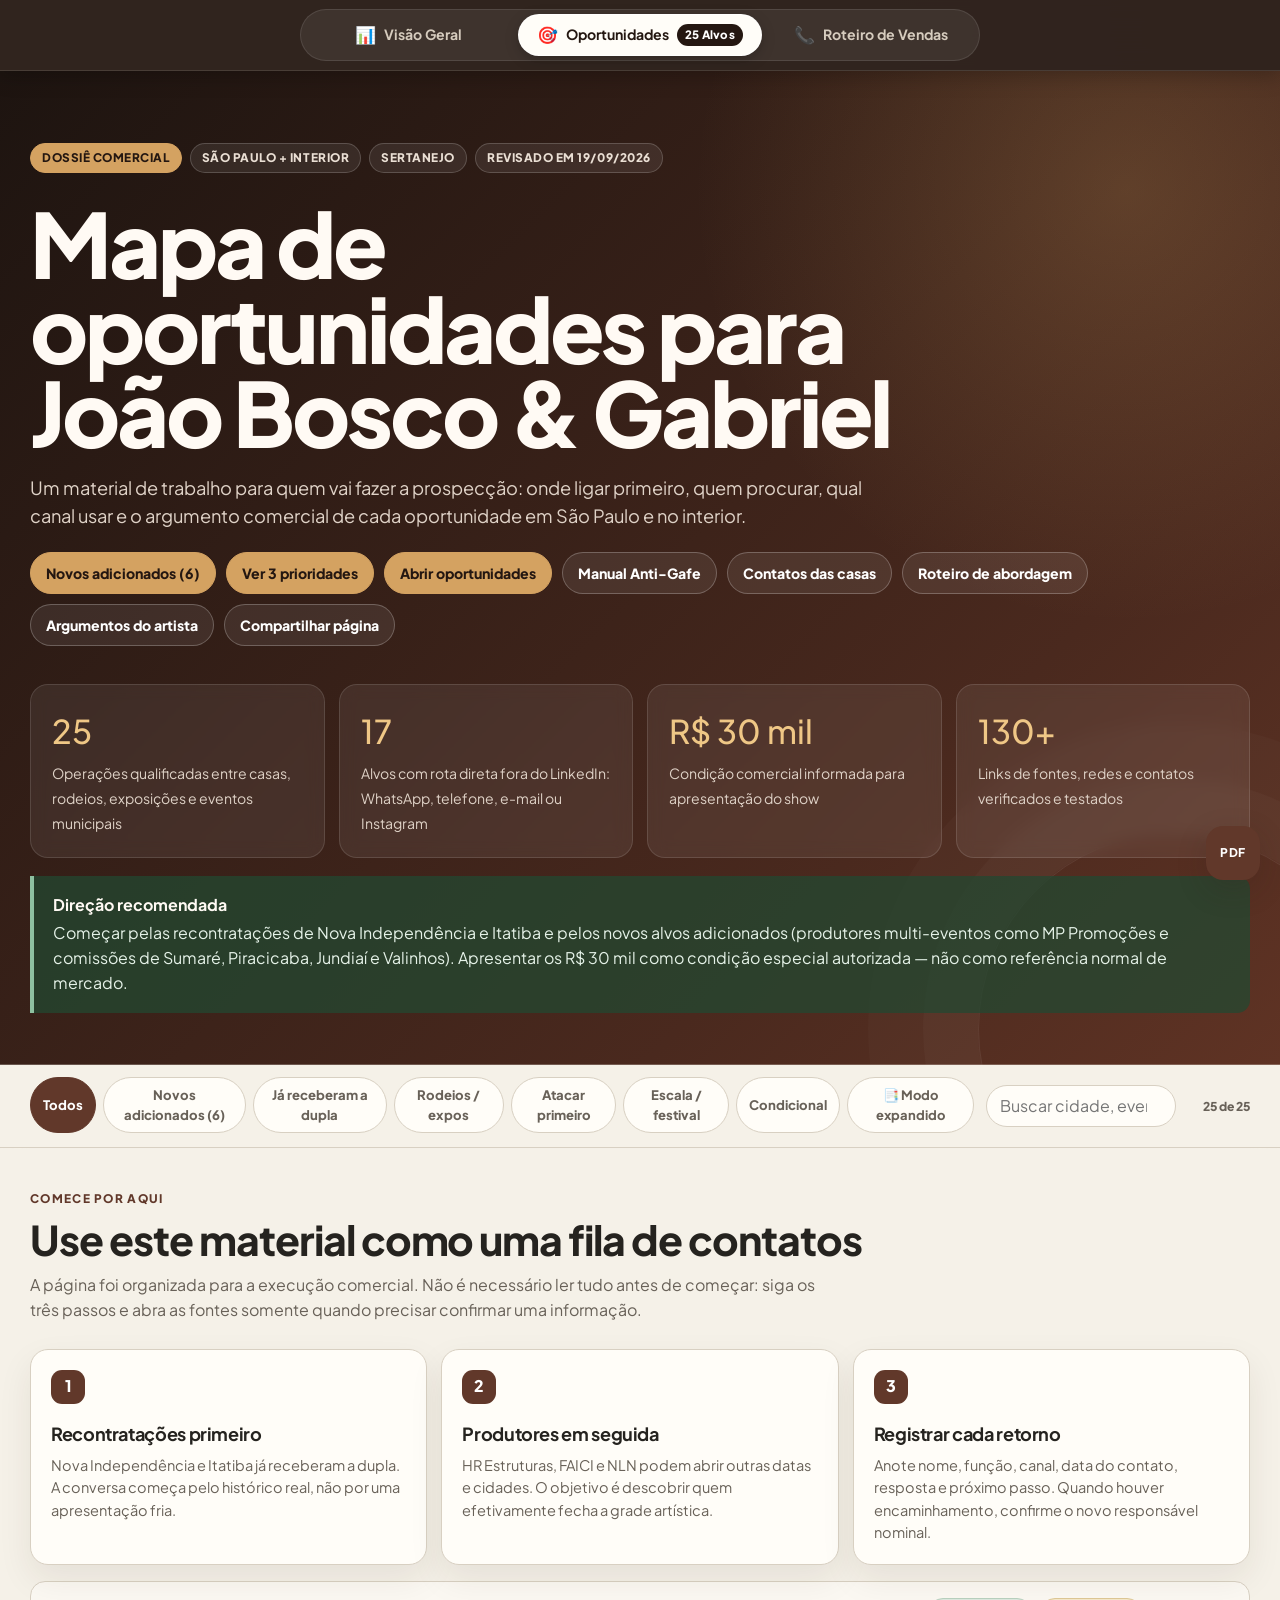
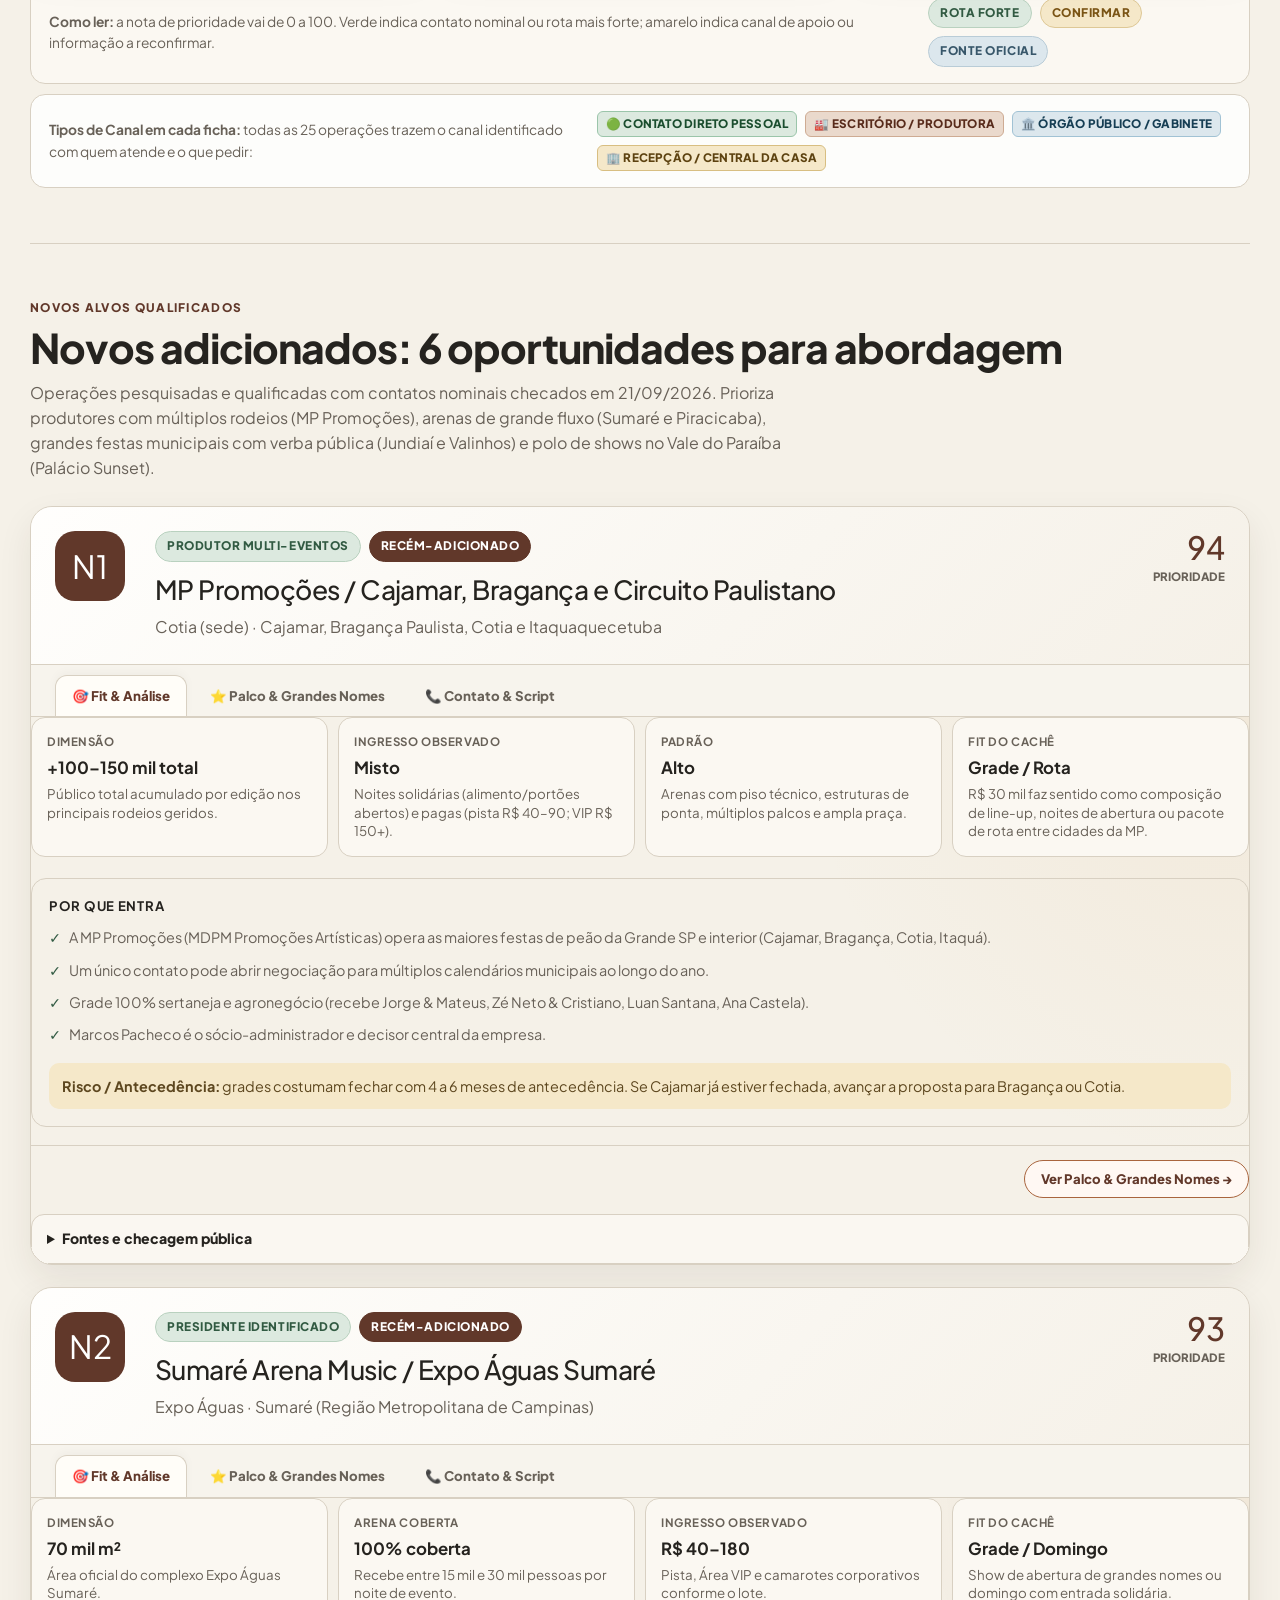
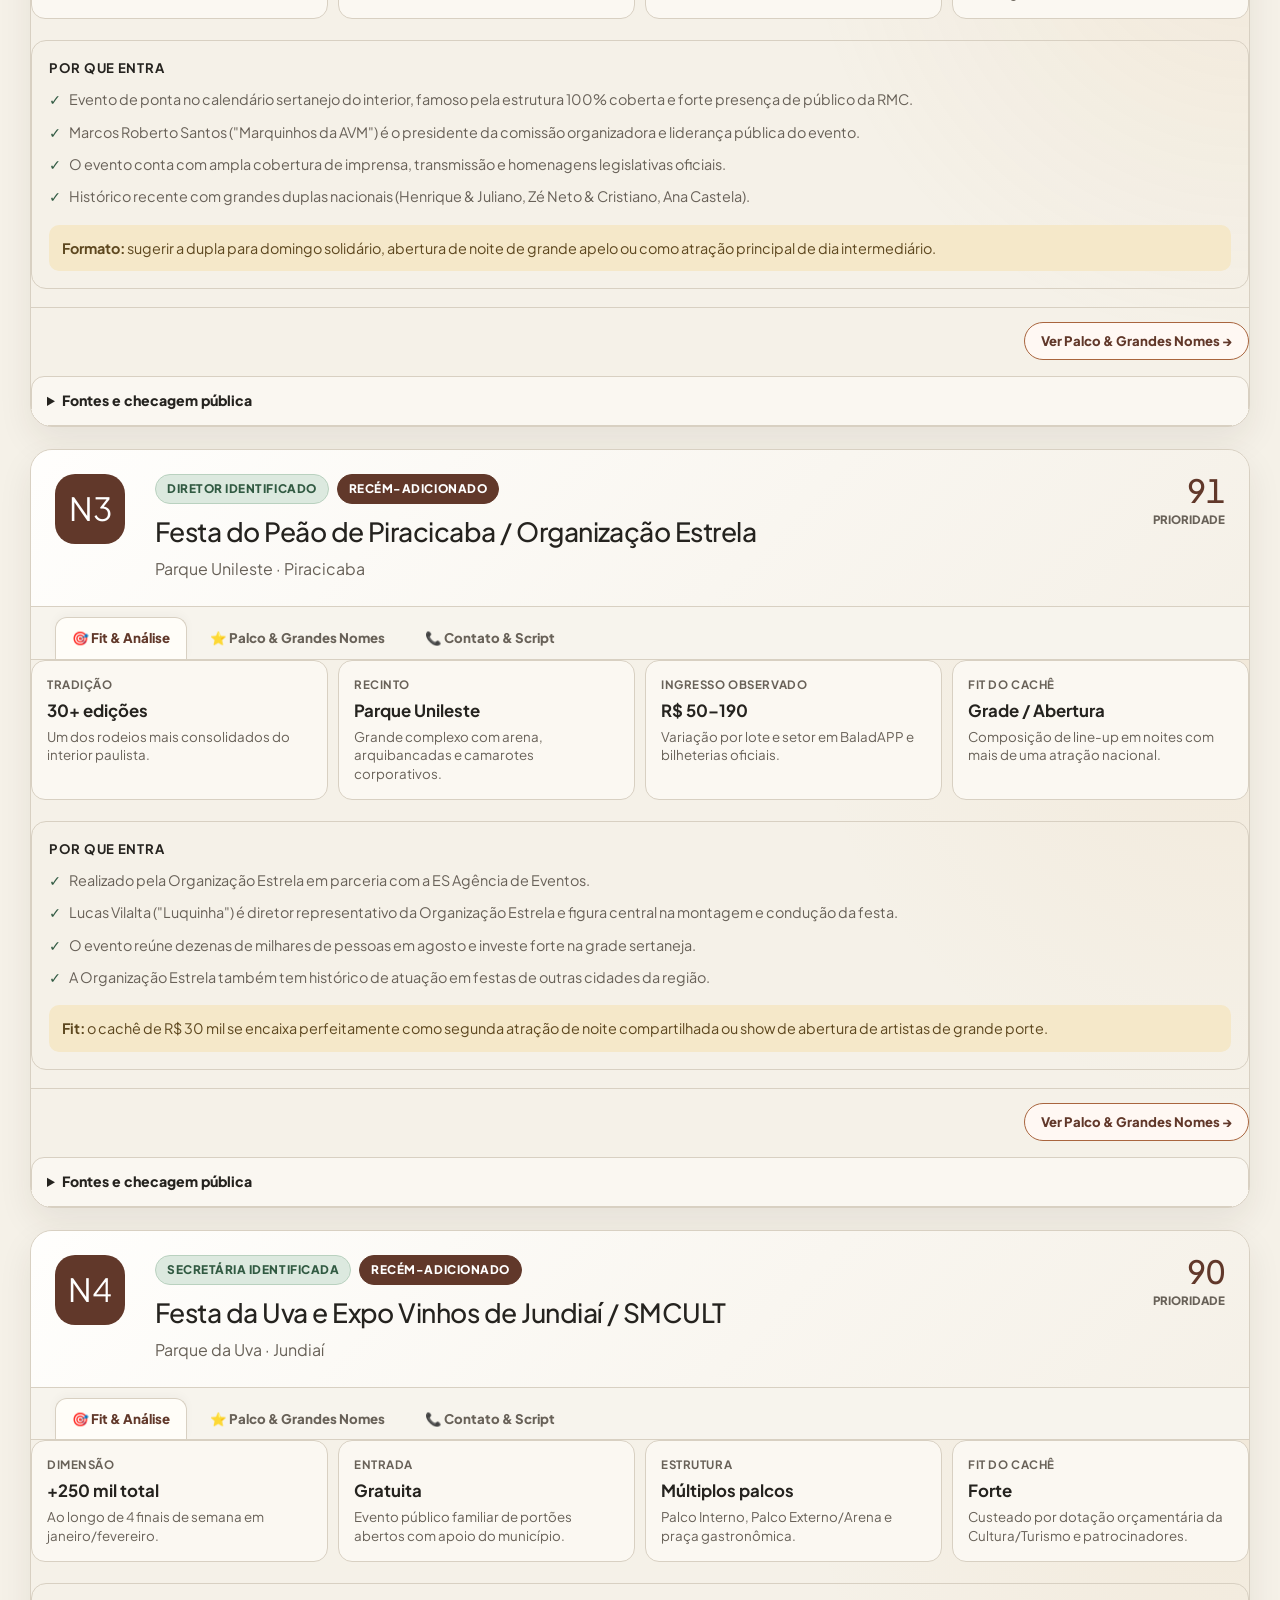
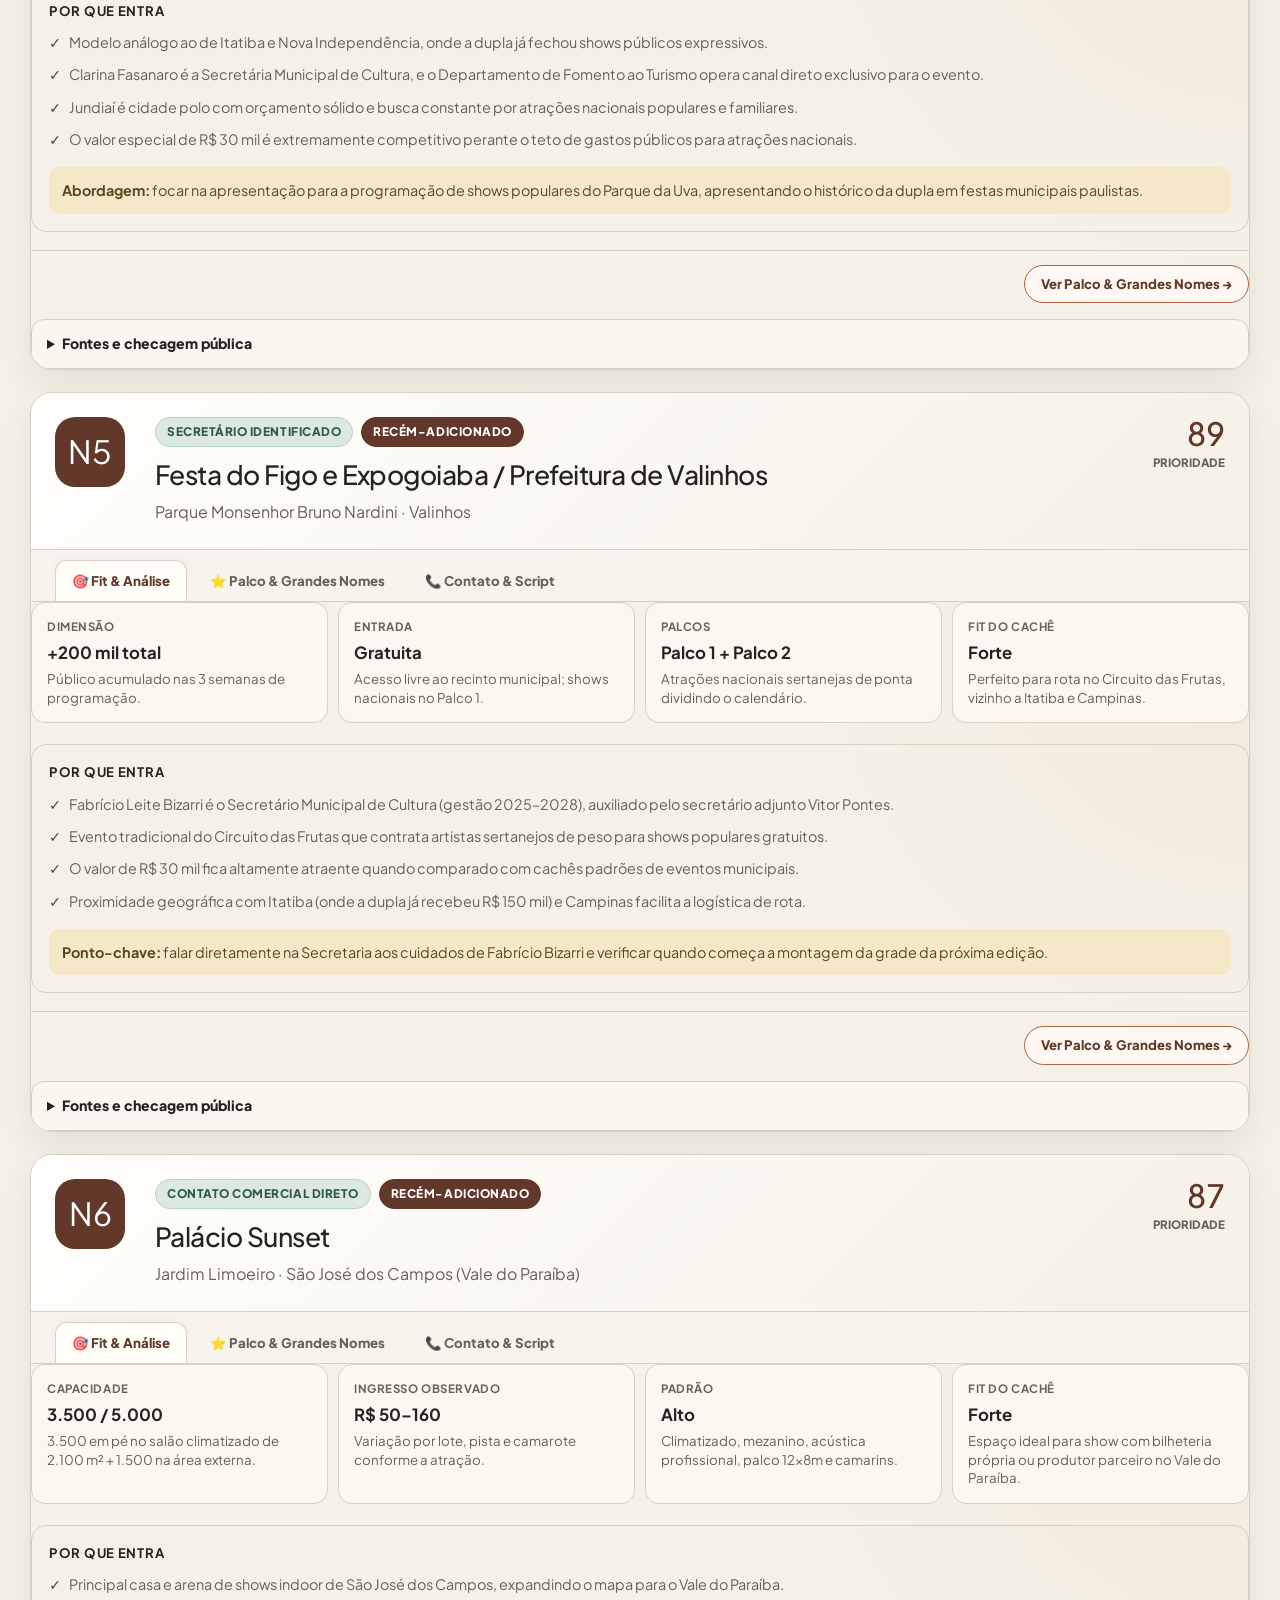
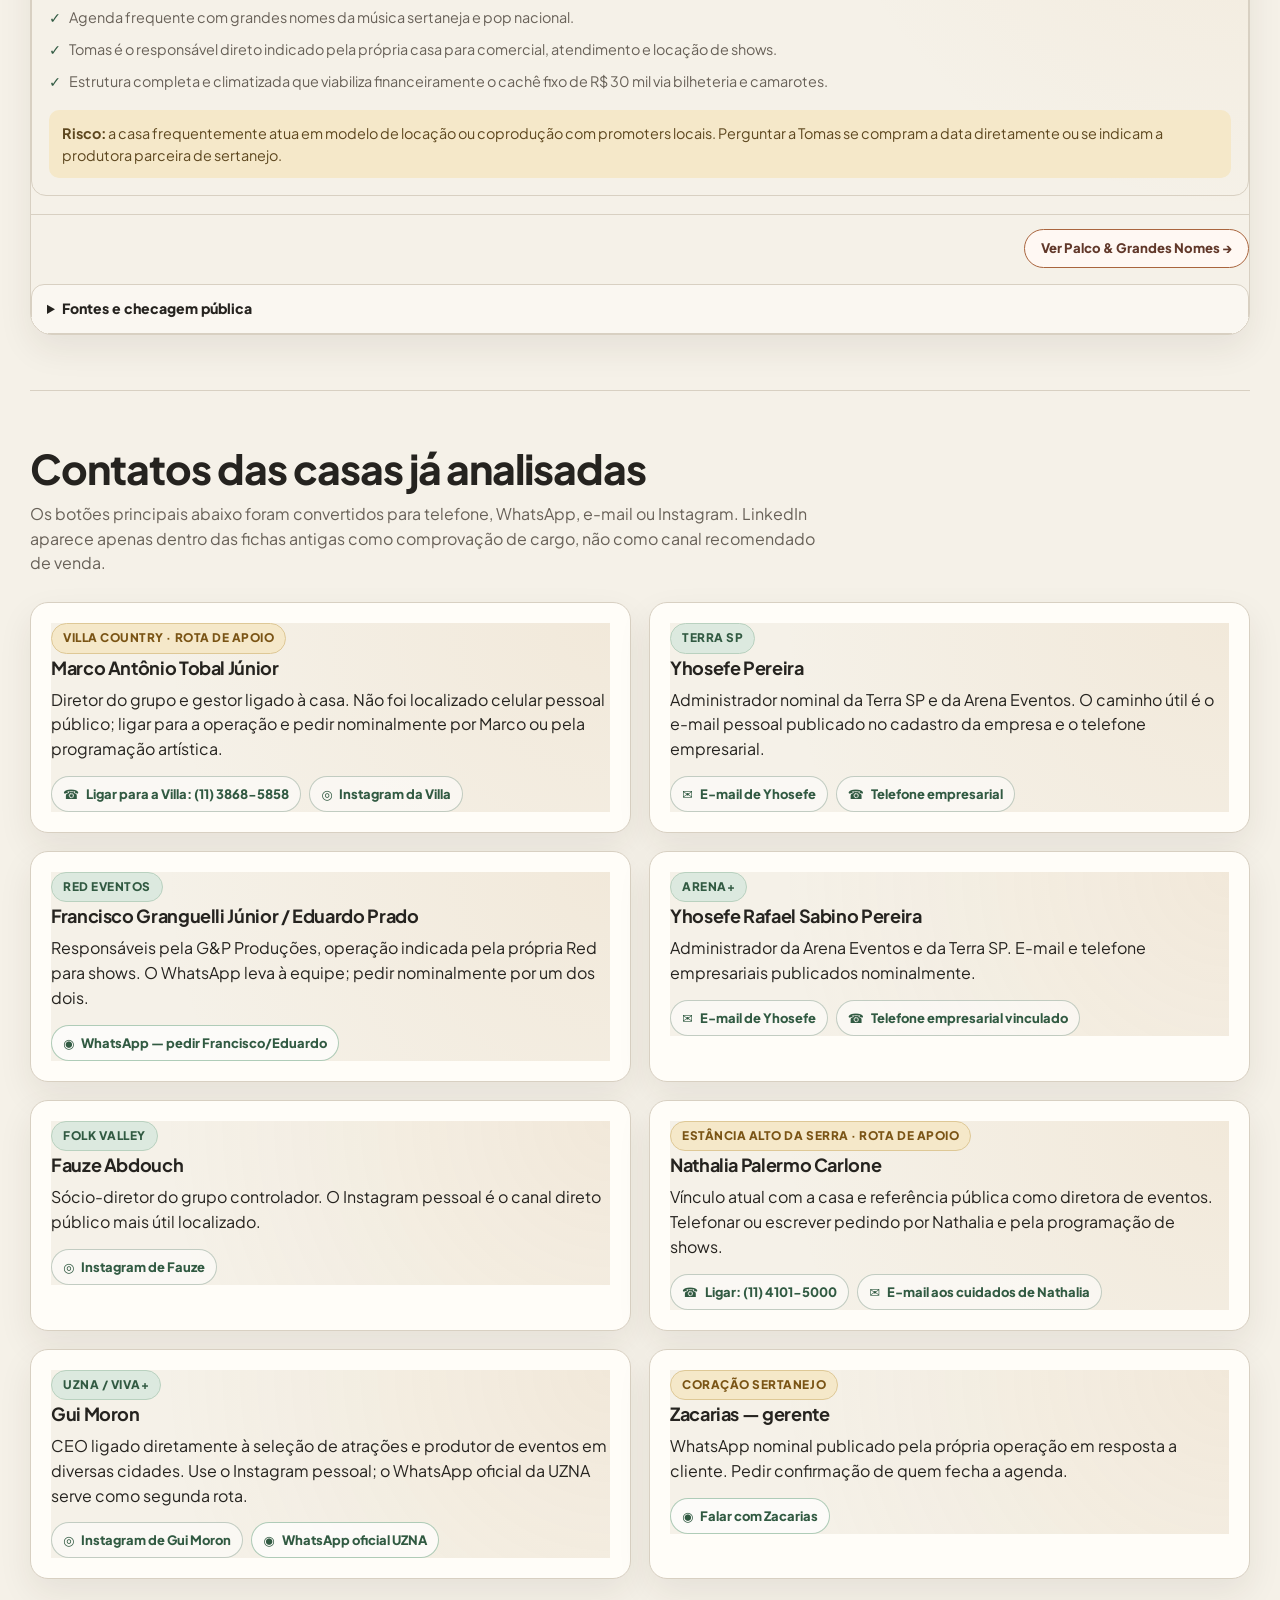
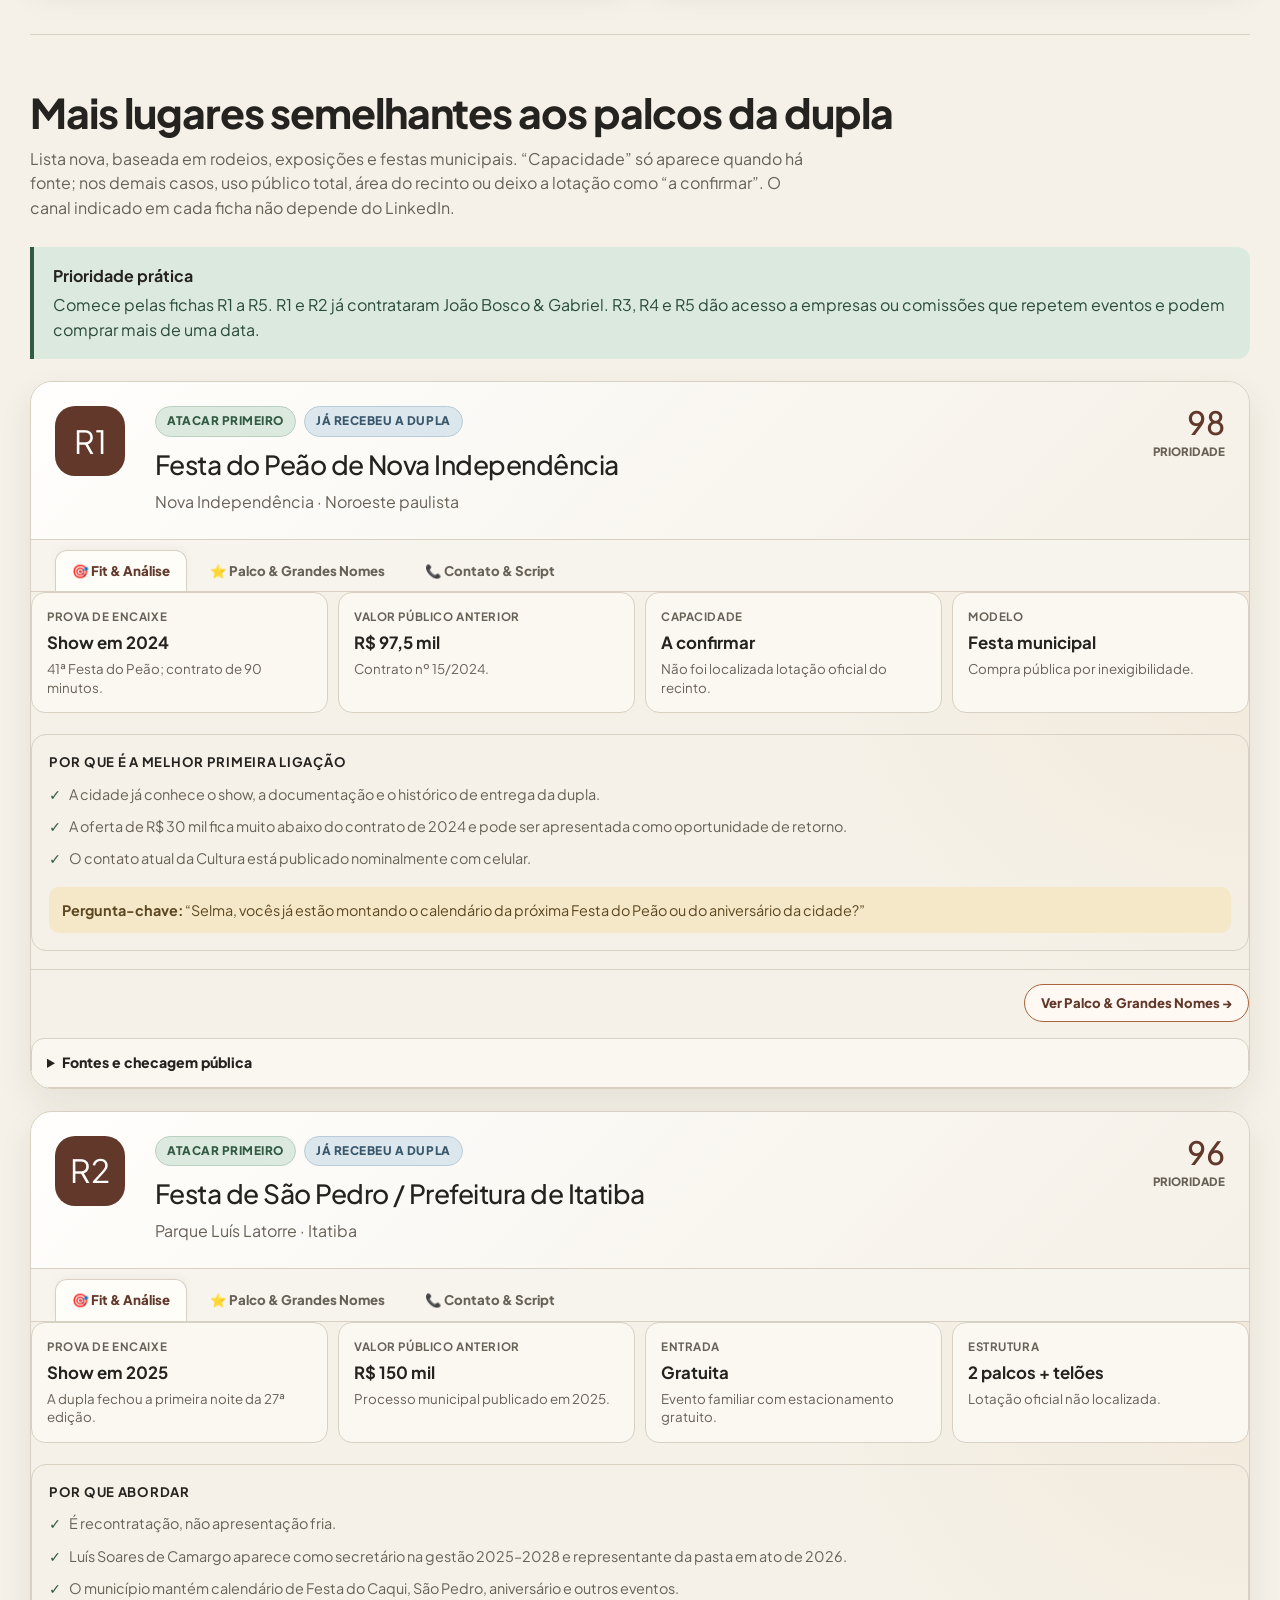
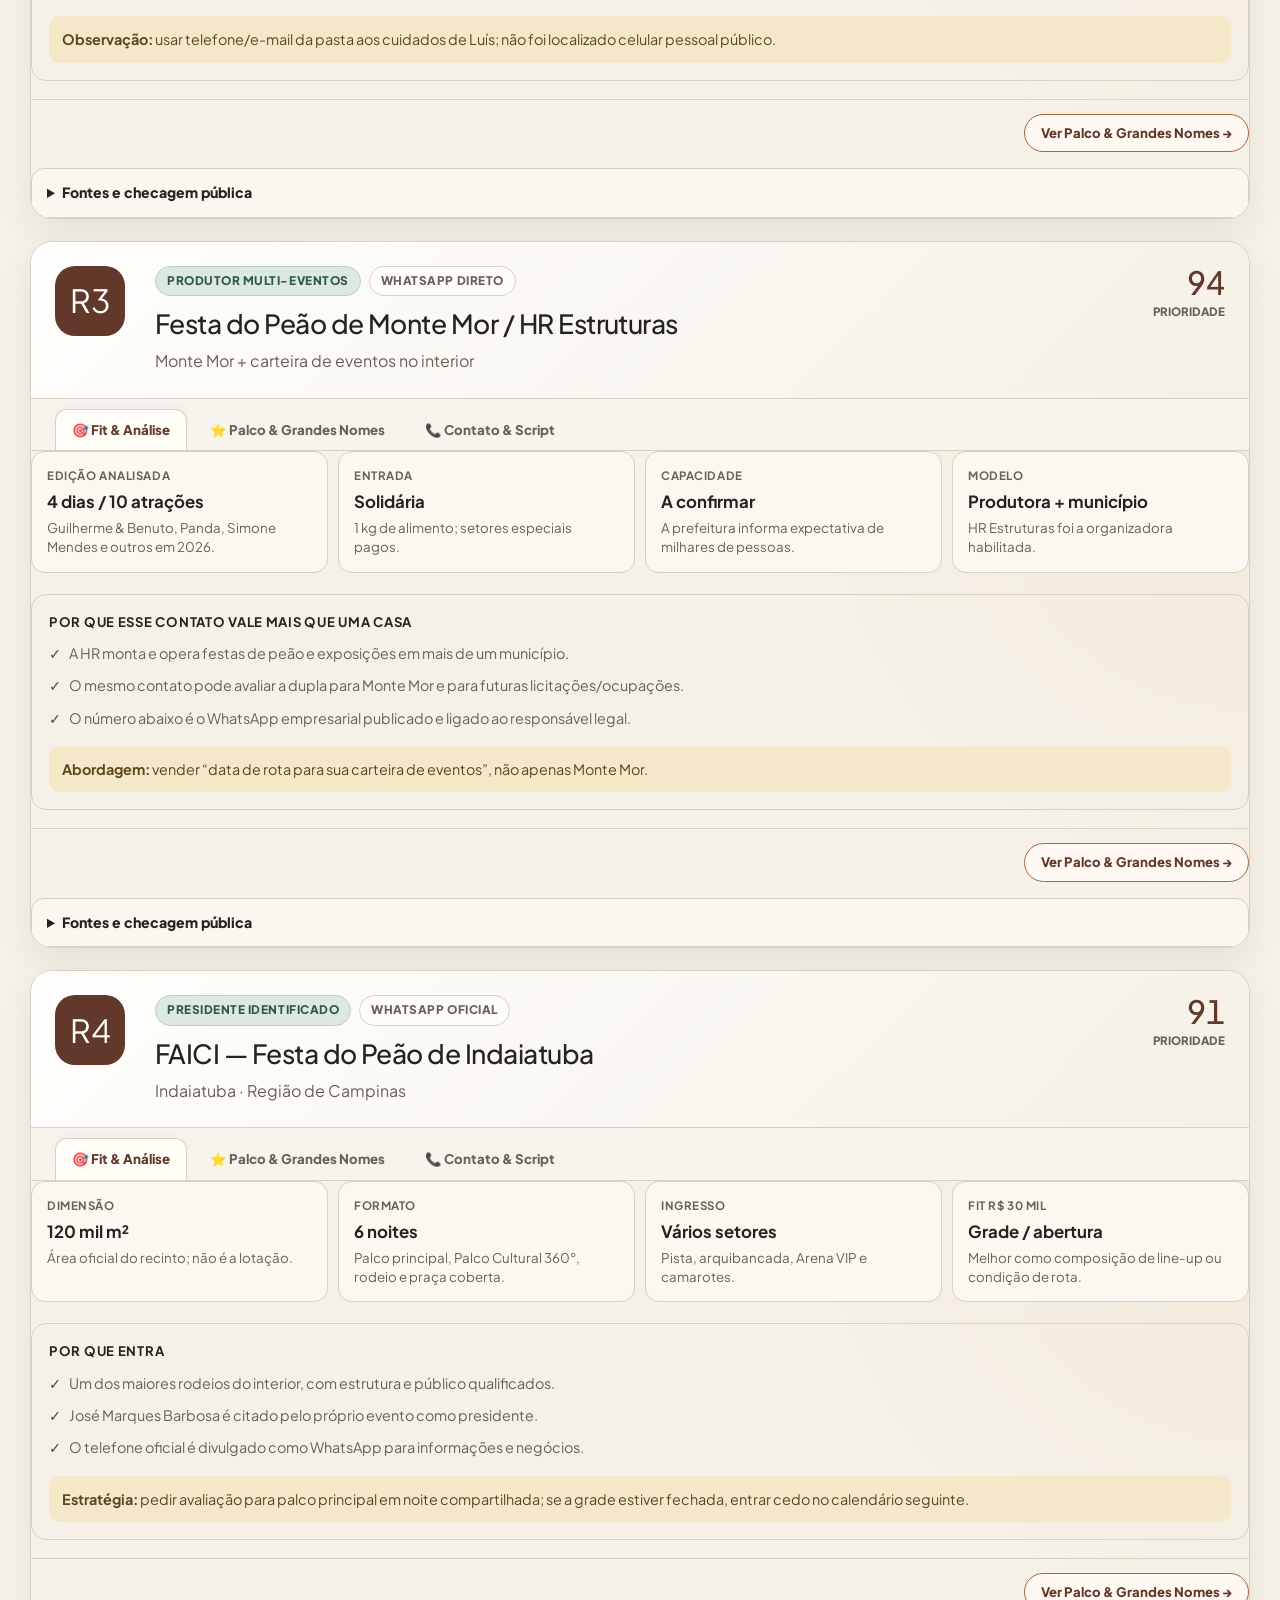
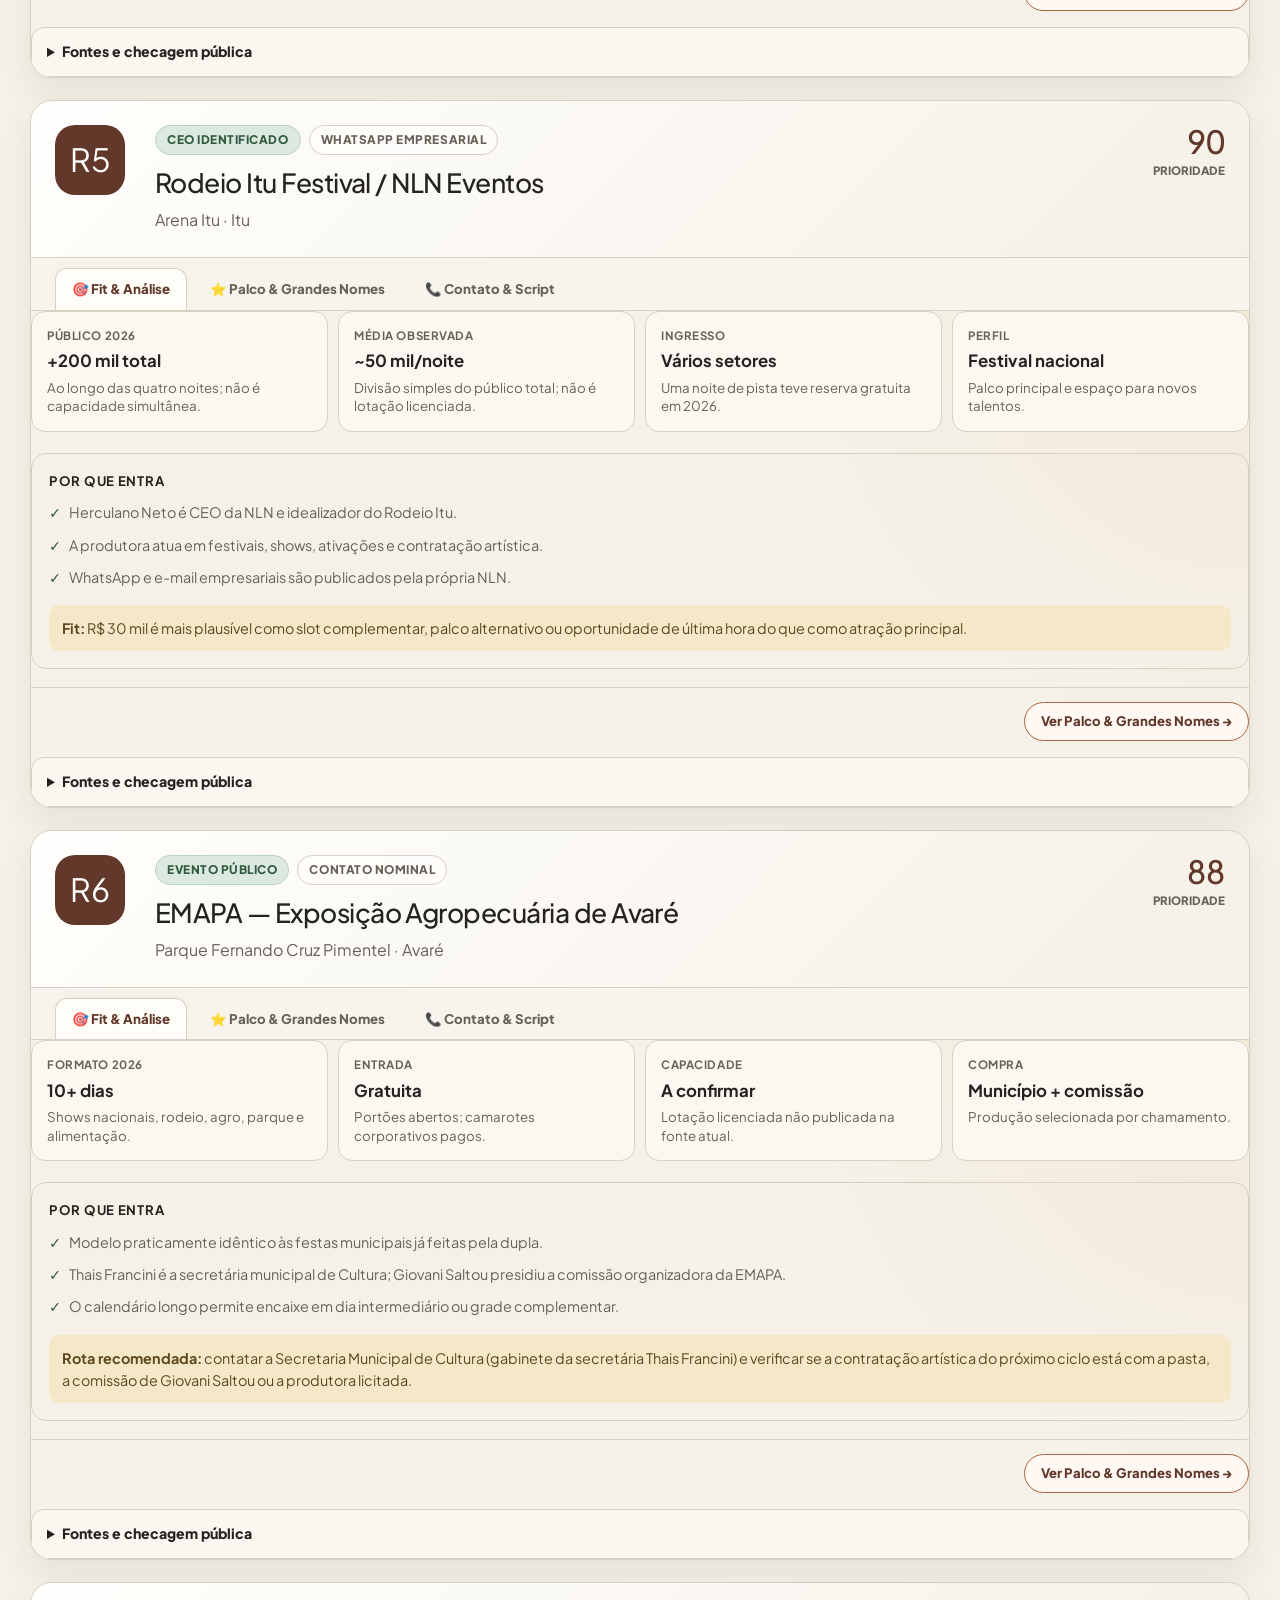
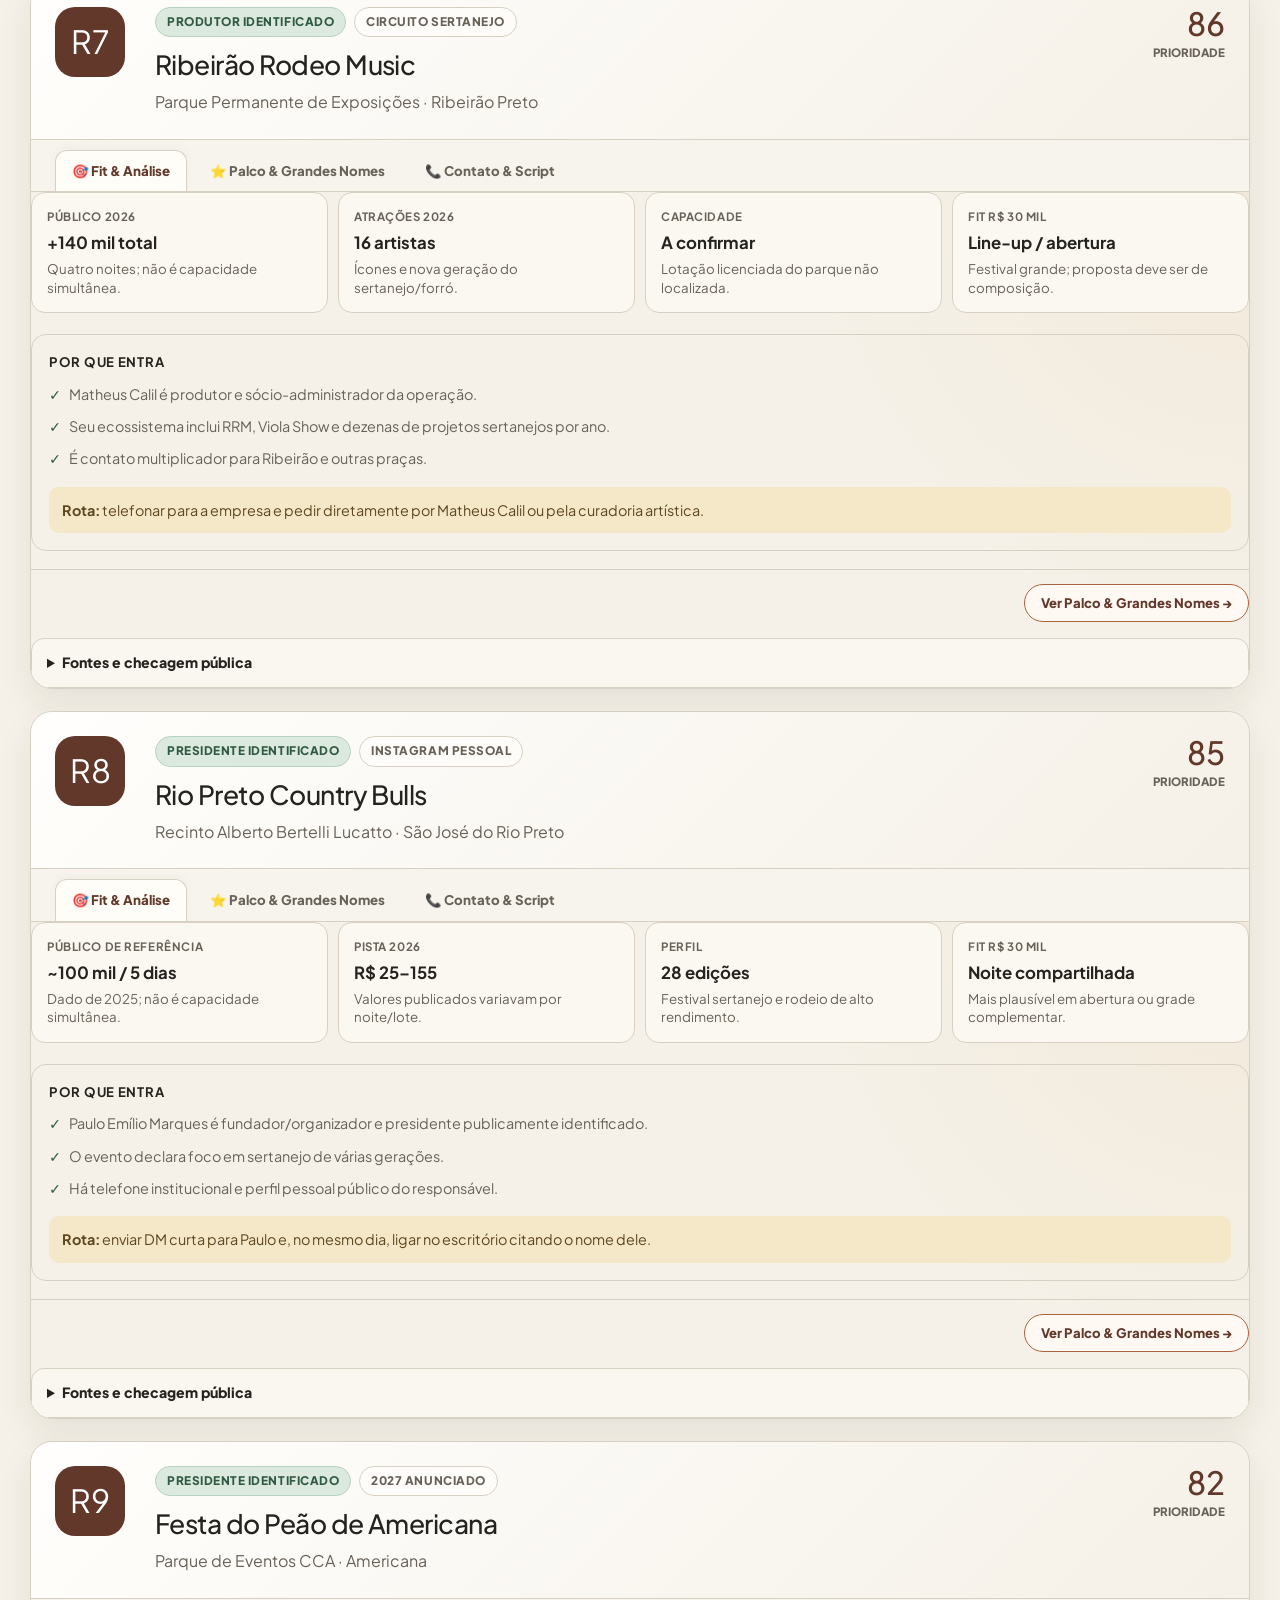
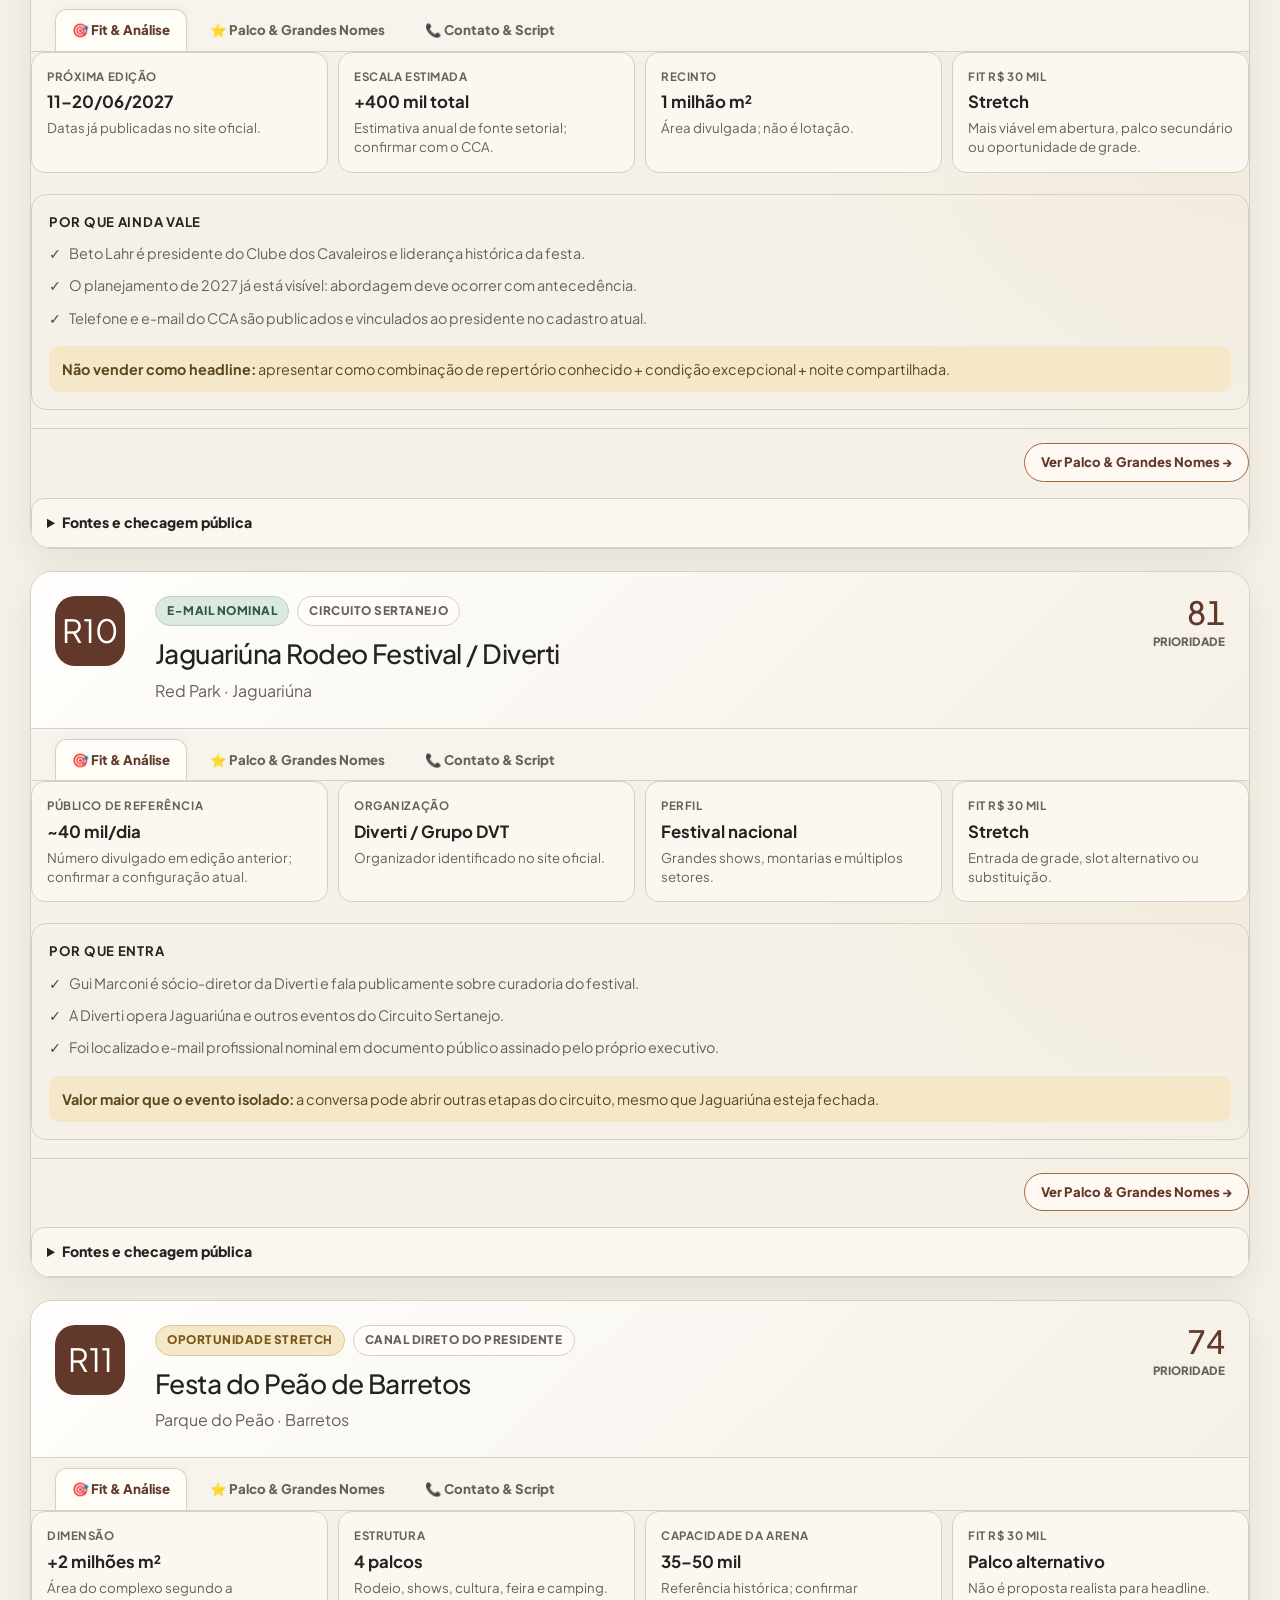
==== acervo-anterior.html @ 41a9e9e4 "new" ====
<!doctype html>
<html lang="pt-BR">
<head>
  <meta charset="utf-8">
  <meta name="viewport" content="width=device-width, initial-scale=1">
  <meta name="description" content="Dossiê comercial de oportunidades para João Bosco &amp; Gabriel em São Paulo: prioridades, responsáveis, contatos, capacidade, estratégia e fontes verificadas.">
  <meta name="theme-color" content="#241711">
  <meta name="color-scheme" content="light">
  <meta name="format-detection" content="telephone=no">
  <meta property="og:type" content="website">
  <meta property="og:locale" content="pt_BR">
  <meta property="og:title" content="João Bosco &amp; Gabriel — mapa de oportunidades em SP">
  <meta property="og:description" content="19 operações qualificadas, contatos acionáveis e ordem recomendada de abordagem.">
    <link rel="preconnect" href="https://fonts.googleapis.com">
  <link rel="preconnect" href="https://fonts.gstatic.com" crossorigin>
  <link href="https://fonts.googleapis.com/css2?family=Plus+Jakarta+Sans:wght@400;500;600;700;800&display=swap" rel="stylesheet">
  <title>João Bosco &amp; Gabriel — mapa de oportunidades em SP</title>
  <style>
    :root {
      --paper: #f5f1e8;
      --surface: #fffdf8;
      --surface-2: #ebe4d7;
      --ink: #25231f;
      --muted: #686158;
      --line: #d8d0c2;
      --accent: #61382a;
      --accent-2: #a9653e;
      --accent-soft: #ead9cc;
      --positive: #315a42;
      --positive-soft: #dce9df;
      --warning: #7a5415;
      --warning-soft: #f5e8c9;
      --danger: #7c372e;
      --danger-soft: #f0dcd7;
      --blue: #38576a;
      --blue-soft: #dce7ed;
      --gold: #d4a261;
      --hero: #241711;
      --radius: 18px;
      --shadow: 0 14px 34px rgba(53, 42, 31, .08);
      --max: 1220px;
    }

    * { box-sizing: border-box; }
    html {
      scroll-behavior: smooth;
      overflow-x: hidden;
      width: 100%;
      max-width: 100vw;
    }
    body {
      margin: 0;
      padding: 0;
      overflow-x: hidden;
      width: 100%;
      max-width: 100vw;
      position: relative;
      background:
        radial-gradient(circle at 100% 0, rgba(212,162,97,.1), transparent 28rem),
        var(--paper);
      color: var(--ink);
      font-family: 'Plus Jakarta Sans', system-ui, -apple-system, sans-serif;
      line-height: 1.55;
    }

    a { color: inherit; text-underline-offset: 3px; }
    a:hover { color: var(--accent-2); }
    button, input { font: inherit; }
    button, a { -webkit-tap-highlight-color: transparent; }
    :focus-visible { outline: 3px solid rgba(212,162,97,.8); outline-offset: 3px; }
    [id] { scroll-margin-top: 112px; }
    h1, h2, h3, h4, p { margin-top: 0; }
    h1, h2 { font-family: 'Plus Jakarta Sans', system-ui, -apple-system, sans-serif; font-weight: 800; letter-spacing: -.035em; }
    h1 {
      max-width: 920px;
      margin-bottom: 20px;
      font-size: clamp(2.65rem, 7vw, 5.8rem);
      letter-spacing: -.055em;
      line-height: .94;
    }
    h2 {
      margin-bottom: 12px;
      font-size: clamp(1.85rem, 3.2vw, 2.75rem);
      letter-spacing: -.035em;
      line-height: 1.08;
    }
    h3 { margin-bottom: 6px; font-size: 1.13rem; letter-spacing: -.015em; }
    h4 { margin-bottom: 5px; font-size: .82rem; letter-spacing: .055em; text-transform: uppercase; }
    p { margin-bottom: 12px; }

    .shell { width: min(calc(100% - 34px), var(--max)); margin-inline: auto; }
    .hero {
      position: relative;
      overflow: hidden;
      contain: paint;
      clip-path: inset(0);
      max-width: 100vw;
      width: 100%;
      padding: 72px 0 52px;
      border-bottom: 0;
      background:
        radial-gradient(circle at 88% 12%, rgba(212,162,97,.22), transparent 27rem),
        linear-gradient(135deg, #1d1410, #4a291e 72%, #5f3324);
      color: #fffaf4;
    }
    .hero::after {
      content: "";
      position: absolute;
      right: -90px;
      bottom: -160px;
      width: 390px;
      height: 390px;
      border: 1px solid rgba(255,255,255,.08);
      border-radius: 50%;
      box-shadow: 0 0 0 55px rgba(255,255,255,.025), 0 0 0 110px rgba(255,255,255,.018);
      pointer-events: none;
    }
    .hero .shell { position: relative; z-index: 1; }
    .hero .tag { border-color: rgba(255,255,255,.18); background: rgba(255,255,255,.08); color: #eadfd4; }
    .hero .tag.primary { border-color: var(--gold); background: var(--gold); color: #241711; }
    .eyebrow { display: flex; flex-wrap: wrap; gap: 8px; margin-bottom: 28px; }
    .tag {
      display: inline-flex;
      align-items: center;
      min-height: 30px;
      padding: 5px 11px;
      border: 1px solid var(--line);
      border-radius: 999px;
      background: rgba(255,255,255,.38);
      color: var(--muted);
      font-size: .74rem;
      font-weight: 800;
      letter-spacing: .045em;
      text-transform: uppercase;
    }
    .tag.primary { border-color: var(--accent); background: var(--accent); color: white; }
    .tag.good { border-color: #b9d1bf; background: var(--positive-soft); color: var(--positive); }
    .tag.mid { border-color: #dec896; background: var(--warning-soft); color: var(--warning); }
    .tag.info { border-color: #b9ccd7; background: var(--blue-soft); color: var(--blue); }
    .lead { max-width: 850px; color: var(--muted); font-size: 1.14rem; }
    .hero .lead { color: #dfd2c7; }
    .hero-actions { display: flex; flex-wrap: wrap; gap: 10px; margin-top: 22px; }
    .button {
      display: inline-flex;
      align-items: center;
      justify-content: center;
      min-height: 42px;
      padding: 9px 15px;
      border: 1px solid var(--accent);
      border-radius: 999px;
      background: var(--accent);
      color: white;
      font-size: .88rem;
      font-weight: 780;
      text-decoration: none;
      cursor: pointer;
    }
    .button:hover { background: #47271d; color: white; }
    .button.secondary { border-color: var(--line); background: var(--surface); color: var(--ink); }
    .button.secondary:hover { border-color: var(--accent); color: var(--accent); }
    .hero .button { border-color: var(--gold); background: var(--gold); color: #241711; }
    .hero .button:hover { background: #edc38d; color: #241711; }
    .hero .button.secondary { border-color: rgba(255,255,255,.24); background: rgba(255,255,255,.08); color: white; }
    .hero .button.secondary:hover { border-color: rgba(255,255,255,.58); background: rgba(255,255,255,.15); }

    .stats {
      display: grid;
      grid-template-columns: repeat(4, minmax(0, 1fr));
      gap: 14px;
      margin-top: 38px;
    }
    .stat {
      min-height: 132px;
      padding: 21px;
      border: 1px solid var(--line);
      border-radius: var(--radius);
      background: var(--surface);
    }
    .hero .stat { border-color: rgba(255,255,255,.12); background: rgba(255,255,255,.07); backdrop-filter: blur(8px); }
    .stat strong {
      display: block;
      margin-bottom: 4px;
      color: var(--accent);
      font-family: 'Plus Jakarta Sans', system-ui, -apple-system, sans-serif;
      font-size: 2.05rem;
      font-weight: 500;
    }
    .stat span { color: var(--muted); font-size: .88rem; }
    .hero .stat strong { color: #efc786; }
    .hero .stat span { color: #dfd2c7; }
    .hero .notice.success { border-color: #8ec0a0; background: rgba(34,72,49,.74); }
    .hero .notice.success p { color: #e5f2e8; }

    .notice {
      margin-top: 18px;
      padding: 17px 19px;
      border-left: 4px solid var(--accent);
      border-radius: 0 13px 13px 0;
      background: var(--accent-soft);
    }
    .notice strong { display: block; margin-bottom: 4px; }
    .notice p { margin: 0; color: #533c33; }
    .notice.success { border-color: var(--positive); background: var(--positive-soft); }
    .notice.success p { color: #294b38; }
    .notice.warning { border-color: var(--warning); background: var(--warning-soft); }
    .notice.warning p { color: #5d471f; }

    main { padding-bottom: 72px; }
    section { padding: 55px 0; border-bottom: 1px solid var(--line); }
    section:last-child { border-bottom: 0; }
    .section-intro { max-width: 790px; margin-bottom: 26px; color: var(--muted); }
    .grid-2 { display: grid; grid-template-columns: repeat(2, minmax(0, 1fr)); gap: 18px; }
    .grid-3 { display: grid; grid-template-columns: repeat(3, minmax(0, 1fr)); gap: 15px; }

    .quick-start { padding-top: 42px; }
    .section-kicker {
      display: block;
      margin-bottom: 8px;
      color: var(--accent);
      font-size: .74rem;
      font-weight: 850;
      letter-spacing: .11em;
      text-transform: uppercase;
    }
    .handoff-grid { display: grid; grid-template-columns: repeat(3, minmax(0,1fr)); gap: 14px; }
    .handoff-card {
      position: relative;
      min-height: 178px;
      padding: 20px;
      overflow: hidden;
      border: 1px solid var(--line);
      border-radius: var(--radius);
      background: var(--surface);
      box-shadow: var(--shadow);
    }
    .handoff-card .step {
      display: grid;
      place-items: center;
      width: 34px;
      height: 34px;
      margin-bottom: 16px;
      border-radius: 11px;
      background: var(--accent);
      color: white;
      font-weight: 850;
    }
    .handoff-card p { margin: 0; color: var(--muted); font-size: .91rem; }
    .legend-bar {
      display: flex;
      align-items: center;
      justify-content: space-between;
      gap: 18px;
      margin-top: 16px;
      padding: 16px 18px;
      border: 1px solid var(--line);
      border-radius: 15px;
      background: rgba(255,253,248,.68);
    }
    .legend-items { display: flex; flex-wrap: wrap; gap: 8px; }
    .legend-bar p { margin: 0; color: var(--muted); font-size: .86rem; }

    .panel {
      border: 1px solid var(--line);
      border-radius: var(--radius);
      background: var(--surface);
      box-shadow: var(--shadow);
      padding: 20px;
    }
    .panel-head { padding: 16px 19px; border-bottom: 1px solid var(--line); font-weight: 820; }
    .panel-body {
      margin: 0;
      padding: 0;
      overflow-x: hidden;
      width: 100%;
      max-width: 100vw;
      position: relative;
      background:
        radial-gradient(circle at 100% 0, rgba(212,162,97,.1), transparent 28rem),
        var(--paper);
      color: var(--ink);
      font-family: 'Plus Jakarta Sans', system-ui, -apple-system, sans-serif;
      line-height: 1.55;
    }
    .panel p:last-child { margin-bottom: 0; }

    .priority-card { position: relative; overflow: hidden; padding: 21px; }
    .priority-card::before {
      content: attr(data-rank);
      position: absolute;
      top: -18px;
      right: 10px;
      color: rgba(97,56,42,.08);
      font-family: 'Plus Jakarta Sans', system-ui, -apple-system, sans-serif;
      font-size: 7.5rem;
      line-height: 1;
    }
    .priority-card > * { position: relative; }
    .priority-card p { color: var(--muted); font-size: .92rem; }
    .mini-meta { display: flex; flex-wrap: wrap; gap: 7px; margin-top: 14px; }

    .toolbar {
      position: sticky;
      top: 0;
      z-index: 20;
      padding: 12px 0;
      border-bottom: 1px solid var(--line);
      background: rgba(243,239,230,.92);
      backdrop-filter: blur(12px);
      max-width: 100vw;
      overflow-x: clip;
    }
    .toolbar-inner { display: flex; align-items: center; justify-content: space-between; gap: 14px; min-width: 0; max-width: 100%; }
    .toolbar-tools { display: flex; align-items: center; gap: 10px; min-width: 0; max-width: 100%; }
    .filters { display: flex; flex-wrap: wrap; gap: 7px; }
    .filter {
      min-height: 37px;
      padding: 7px 12px;
      border: 1px solid var(--line);
      border-radius: 999px;
      background: var(--surface);
      color: var(--muted);
      font-size: .82rem;
      font-weight: 760;
      cursor: pointer;
    }
    .filter.active { border-color: var(--accent); background: var(--accent); color: white; }
    .search {
      width: min(100%, 310px);
      min-height: 39px;
      padding: 8px 13px;
      border: 1px solid var(--line);
      border-radius: 999px;
      background: var(--surface);
      color: var(--ink);
    }
    .results { min-width: 64px; margin: 0; color: var(--muted); font-size: .76rem; font-weight: 800; text-align: right; white-space: nowrap; }

    .venue-list { display: grid; gap: 22px; }
    .venue {
      overflow: hidden;
      border: 1px solid var(--line);
      border-radius: 22px;
      background: var(--surface);
      box-shadow: var(--shadow);
    }
    .venue[hidden] { display: none; }
    .venue-top {
      display: grid;
      grid-template-columns: 82px 1fr auto;
      gap: 18px;
      align-items: start;
      padding: 24px;
      border-bottom: 1px solid var(--line);
      background: linear-gradient(135deg, rgba(255,255,255,.65), rgba(235,228,215,.5));
    }
    .rank {
      display: grid;
      place-items: center;
      width: 70px;
      height: 70px;
      border-radius: 20px;
      background: var(--accent);
      color: white;
      font-family: 'Plus Jakarta Sans', system-ui, -apple-system, sans-serif;
      font-size: 2rem;
    }
    .venue-title h3 { margin-bottom: 4px; font-family: 'Plus Jakarta Sans', system-ui, -apple-system, sans-serif; font-size: 1.65rem; font-weight: 500; }
    .venue-title p { margin: 0; color: var(--muted); }
    .score {
      min-width: 88px;
      text-align: right;
      font-variant-numeric: tabular-nums;
    }
    .score strong { display: block; color: var(--accent); font-family: 'Plus Jakarta Sans', system-ui, -apple-system, sans-serif; font-size: 2rem; font-weight: 500; line-height: 1; }
    .score span { color: var(--muted); font-size: .72rem; font-weight: 800; text-transform: uppercase; }

    .venue-body {
      margin: 0;
      padding: 0;
      overflow-x: hidden;
      width: 100%;
      max-width: 100vw;
      position: relative;
      background:
        radial-gradient(circle at 100% 0, rgba(212,162,97,.1), transparent 28rem),
        var(--paper);
      color: var(--ink);
      font-family: 'Plus Jakarta Sans', system-ui, -apple-system, sans-serif;
      line-height: 1.55;
    }
    .facts { display: grid; grid-template-columns: repeat(4, minmax(0, 1fr)); gap: 10px; margin-bottom: 21px; }
    .fact { min-height: 108px; padding: 15px; border: 1px solid var(--line); border-radius: 14px; background: #fbf8f2; }
    .fact b { display: block; margin-bottom: 4px; color: var(--muted); font-size: .72rem; letter-spacing: .05em; text-transform: uppercase; }
    .fact strong { display: block; font-size: 1.05rem; }
    .fact small { display: block; margin-top: 4px; color: var(--muted); line-height: 1.4; }

    .analysis-grid { display: grid; grid-template-columns: 1.08fr .92fr; gap: 18px; }
    .block { padding: 17px; border: 1px solid var(--line); border-radius: 15px; }
    .block p, .block li { color: var(--muted); font-size: .9rem; }
    .block p:last-child { margin-bottom: 0; }
    .check { margin: 0; padding: 0; list-style: none; }
    .check li { position: relative; padding: 5px 0 5px 20px; }
    .check li::before { content: "✓"; position: absolute; left: 0; color: var(--positive); font-weight: 900; }
    .risk { margin-top: 12px; padding: 12px 13px; border-radius: 10px; background: var(--warning-soft); color: #5d471f !important; }

    .contact-card { padding: 17px; border: 1px solid #c5d6cb; border-radius: 15px; background: var(--positive-soft); }
    .channel-box {
      margin-bottom: 12px;
      padding: 10px 12px;
      border-radius: 10px;
      background: rgba(255, 255, 255, 0.82);
      border: 1px solid rgba(49, 90, 66, 0.22);
    }
    .channel-tag {
      display: inline-block;
      margin-bottom: 6px;
      padding: 3px 8px;
      border-radius: 6px;
      font-size: 0.73rem;
      font-weight: 850;
      letter-spacing: 0.02em;
      text-transform: uppercase;
    }
    .channel-tag.direct { background: #dce9df; color: #1a4d2e; border: 1px solid #9bc5aa; }
    .channel-tag.public { background: #dce7ed; color: #163e54; border: 1px solid #a1c2d4; }
    .channel-tag.producer { background: #ead9cc; color: #582b1b; border: 1px solid #ceab93; }
    .channel-tag.venue-desk { background: #f5e8c9; color: #5d4210; border: 1px solid #d8be81; }
    .channel-who { font-size: 0.82rem; color: var(--ink); margin-bottom: 4px; line-height: 1.35; }
    .channel-who strong { color: var(--accent); }
    .channel-phrase {
      margin-top: 5px;
      padding: 6px 9px;
      border-radius: 6px;
      background: #f4efe6;
      border-left: 3px solid var(--accent-2);
      font-size: 0.8rem;
      color: #38281d;
      font-style: italic;
      line-height: 1.35;
    }
    .person { margin-bottom: 13px; padding-bottom: 13px; border-bottom: 1px solid rgba(49,90,66,.22); }
    .person:last-of-type { margin-bottom: 0; padding-bottom: 0; border-bottom: 0; }
    .person strong { display: block; }
    .person span { color: #355844; font-size: .86rem; }
    .contact-actions { display: flex; flex-wrap: wrap; gap: 8px; margin-top: 14px; }
    .contact-actions a {
      display: inline-flex;
      align-items: center;
      min-height: 36px;
      padding: 7px 11px;
      border: 1px solid rgba(49,90,66,.28);
      border-radius: 999px;
      background: rgba(255,255,255,.52);
      color: var(--positive);
      font-size: .81rem;
      font-weight: 780;
      text-decoration: none;
      overflow-wrap: anywhere;
    }
    .contact-actions a:hover { background: white; }
    .contact-actions a[href^="tel:"]::before { content: "☎"; margin-right: 7px; }
    .contact-actions a[href^="mailto:"]::before { content: "✉"; margin-right: 7px; }
    .contact-actions a[href*="wa.me"] { border-color: rgba(33,116,65,.35); background: rgba(255,255,255,.72); }
    .contact-actions a[href*="wa.me"]::before { content: "◉"; margin-right: 7px; }
    .contact-actions a[href*="instagram.com"]::before { content: "◎"; margin-right: 7px; }

    details { margin-top: 16px; border: 1px solid var(--line); border-radius: 13px; background: #faf7f1; }
    summary { padding: 13px 15px; font-size: .88rem; font-weight: 800; cursor: pointer; }
    .details-body {
      margin: 0;
      padding: 0;
      overflow-x: hidden;
      width: 100%;
      max-width: 100vw;
      position: relative;
      background:
        radial-gradient(circle at 100% 0, rgba(212,162,97,.1), transparent 28rem),
        var(--paper);
      color: var(--ink);
      font-family: 'Plus Jakarta Sans', system-ui, -apple-system, sans-serif;
      line-height: 1.55;
    }
    .details-body p, .details-body li { color: var(--muted); font-size: .86rem; }
    .details-body ul { margin: 0; padding-left: 20px; }
    .details-body li { margin-bottom: 7px; }
    .source-label { color: var(--ink); font-weight: 760; }

    .route {
      display: grid;
      grid-template-columns: 40px 1fr;
      gap: 13px;
      padding: 14px 0;
      border-bottom: 1px solid var(--line);
    }
    .route:last-child { border-bottom: 0; }
    .route-num { display: grid; place-items: center; width: 34px; height: 34px; border-radius: 50%; background: var(--accent); color: white; font-weight: 850; }
    .route p { margin: 3px 0 0; color: var(--muted); font-size: .91rem; }

    .script {
      padding: 22px;
      border: 1px solid var(--line);
      border-radius: var(--radius);
      background: var(--surface);
      box-shadow: var(--shadow);
      font-size: 1rem;
    }
    .script p { margin: 0; }
    .script em { color: var(--muted); }
    .copy-action { margin-top: 16px; }

    .guide-grid { display: grid; grid-template-columns: repeat(2, minmax(0, 1fr)); gap: 18px; margin-top: 22px; }
    .guide-card { padding: 22px; border: 1px solid var(--line); border-radius: 18px; background: var(--surface); box-shadow: var(--shadow); }
    .guide-card h4 { margin-bottom: 10px; font-size: 1.05rem; display: flex; align-items: center; justify-content: space-between; gap: 8px; font-family: inherit; text-transform: none; letter-spacing: normal; }
    .guide-card p { font-size: .88rem; color: var(--muted); margin-bottom: 14px; }
    .guide-item { padding: 12px 14px; margin-bottom: 10px; border-radius: 12px; background: #fbf8f2; border-left: 4px solid var(--accent); font-size: .88rem; }
    .guide-item strong { display: block; color: var(--ink); margin-bottom: 3px; font-size: .92rem; }
    .guide-item span { color: var(--muted); display: block; font-size: .82rem; line-height: 1.4; }
    .guide-quote { margin-top: 8px; padding: 8px 12px; border-radius: 8px; background: #ece5d8; font-style: italic; color: #432b20; font-size: .83rem; line-height: 1.45; border-left: 2px solid var(--accent-2); }

    .excluded { display: grid; grid-template-columns: repeat(3, minmax(0,1fr)); gap: 14px; }
    .excluded-card { padding: 18px; border: 1px solid var(--line); border-radius: 15px; background: var(--surface); }
    .excluded-card p { margin: 0; color: var(--muted); font-size: .88rem; }

    footer { padding: 28px 0 42px; color: var(--muted); font-size: .83rem; }
    .print-button {
      position: fixed;
      right: 20px;
      bottom: 20px;
      z-index: 30;
      width: 54px;
      height: 54px;
      border: 0;
      border-radius: 17px;
      padding: 0;
      background: var(--accent);
      color: white;
      font-size: 0;
      font-weight: 780;
      box-shadow: 0 10px 30px rgba(49,31,23,.2);
      cursor: pointer;
    }
    .print-button::before { content: "PDF"; font-size: .75rem; letter-spacing: .05em; }
    .print-button:hover { background: #47271d; }
    .mobile-dock { display: none; }

    @media (max-width: 900px) {
      .stats, .facts { grid-template-columns: repeat(2, minmax(0,1fr)); }
      .grid-3, .analysis-grid, .handoff-grid, .guide-grid { grid-template-columns: 1fr; }
      .toolbar-inner { display: flex; align-items: center; justify-content: space-between; gap: 14px; min-width: 0; max-width: 100%; }
      .toolbar-tools, .search { width: 100%; max-width: none; }
    }
    @media (max-width: 650px) {
      body { padding-bottom: 78px; }
      .shell { width: calc(100% - 24px); max-width: calc(100% - 24px); margin-inline: auto; padding-inline: 0; }
      .hero { padding: 34px 0 28px; }
      .hero::after { display: none !important; }
      h1 { margin-bottom: 16px; font-size: clamp(2.25rem, 12vw, 3.25rem); line-height: .98; word-break: break-word; }
      h2 { font-size: 1.78rem; word-break: break-word; }
      .lead { font-size: .98rem; }
      .eyebrow { margin-bottom: 18px; gap: 6px; }
      .tag { min-height: 27px; padding: 4px 9px; font-size: .67rem; }
      .hero-actions { display: flex; flex-direction: column; gap: 8px; width: 100%; }
      .hero-actions .button { width: 100%; min-height: 44px; padding: 10px 14px; font-size: .84rem; text-align: center; justify-content: center; }
      .stats { grid-template-columns: repeat(2,minmax(0,1fr)); gap: 8px; margin-top: 22px; width: 100%; }
      .stat { min-height: 0; padding: 12px 14px; border-radius: 14px; min-width: 0; overflow: hidden; }
      .stat strong { font-size: 1.5rem; word-break: break-word; }
      .stat span { font-size: .74rem; line-height: 1.35; }
      .hero .notice { padding: 14px; margin-top: 14px; }
      .hero .notice p { font-size: .86rem; }
      .toolbar { padding: 8px 0; }
      .toolbar-inner { gap: 8px; width: 100%; min-width: 0; }
      .filters { display: flex; flex-wrap: nowrap; overflow-x: auto; -webkit-overflow-scrolling: touch; scrollbar-width: none; width: 100%; max-width: 100%; padding-bottom: 2px; }
      .filters::-webkit-scrollbar { display: none; }
      .filter { flex: 0 0 auto; min-height: 36px; padding: 6px 12px; font-size: .78rem; }
      .toolbar-tools { gap: 8px; width: 100%; min-width: 0; }
      .search { min-width: 0; width: 100%; min-height: 42px; font-size: .85rem; }
      .results { min-width: 54px; font-size: .7rem; }
      .grid-2, .excluded, .guide-grid { grid-template-columns: 1fr; }
      .facts { grid-template-columns: repeat(2,minmax(0,1fr)); gap: 8px; width: 100%; }
      .fact { min-height: 0; padding: 12px; min-width: 0; }
      .fact strong { font-size: .94rem; }
      .fact small { font-size: .76rem; }
      section { padding: 34px 0; }
      .quick-start { padding-top: 26px; }
      .handoff-card { min-height: 0; padding: 17px; }
      .handoff-card .step { float: left; margin: 0 12px 8px 0; }
      .legend-bar { align-items: flex-start; flex-direction: column; gap: 10px; }
      .venue-list { gap: 16px; width: 100%; min-width: 0; }
      .venue { border-radius: 18px; width: 100%; min-width: 0; }
      .venue-top { grid-template-columns: 48px 1fr; gap: 12px; padding: 14px 16px; }
      .rank { width: 48px; height: 48px; border-radius: 13px; font-size: 1.35rem; }
      .score { grid-column: 2; text-align: left; }
      .score strong { display: inline; margin-right: 5px; font-size: 1.35rem; }
      .venue-title h3 { font-size: 1.25rem; }
      .venue-title p { font-size: .84rem; }
      .venue-tabs { padding: 8px 12px 0; gap: 4px; }
      .venue-tab-btn { padding: 8px 10px; font-size: .76rem; }
      .venue-body { padding: 14px 12px; width: 100%; min-width: 0; }
      .tab-pane { width: 100%; min-width: 0; }
      .tech-specs-grid { grid-template-columns: 1fr; gap: 8px; width: 100%; }
      .stage-section { padding: 14px; }
      .artist-badge {
        gap: 10px;
        padding: 5px 14px 5px 5px;
      }
      .artist-photo {
        width: 68px;
        height: 68px;
        border-width: 2px;
      }
      .artist-name {
        font-size: .88rem;
      }
      .artist-year {
        font-size: .70rem;
      }
      .analysis-grid { gap: 10px; width: 100%; }
      .block, .contact-card { padding: 14px 12px; width: 100%; box-sizing: border-box; }
      .contact-actions { display: grid; grid-template-columns: 1fr; gap: 8px; }
      .contact-actions a { justify-content: center; min-height: 44px; padding: 10px 12px; text-align: center; }
      details { margin-top: 12px; }
      summary { min-height: 44px; }
      .print-button { display: none; }
      .mobile-dock {
        position: fixed;
        right: 8px;
        bottom: 8px;
        left: 8px;
        z-index: 40;
        display: grid;
        grid-template-columns: repeat(4, minmax(0, 1fr));
        gap: 4px;
        padding: 6px 4px;
        border: 1px solid rgba(255,255,255,.16);
        border-radius: 16px;
        background: rgba(36,23,17,.96);
        box-shadow: 0 16px 40px rgba(32,20,15,.35);
        backdrop-filter: blur(14px);
        max-width: calc(100% - 16px);
        margin: 0 auto;
        box-sizing: border-box;
      }
      .mobile-dock a {
        display: flex;
        align-items: center;
        justify-content: center;
        padding: 8px 2px;
        border-radius: 9px;
        color: #f7eee5;
        font-size: .67rem;
        font-weight: 800;
        text-align: center;
        text-decoration: none;
        white-space: nowrap;
        overflow: hidden;
        text-overflow: ellipsis;
      }
      .mobile-dock a:active { background: rgba(255,255,255,.12); }
    }

    @media (max-width: 380px) {
      .facts { grid-template-columns: 1fr; }
      .hero-actions { grid-template-columns: 1fr; }
    }

    @media print {
      :root { --paper: white; --surface: white; }
      body { font-size: 9.5pt; }
      .shell { width: 100%; }
      .hero { padding-top: 0; }
      h1 { font-size: 33pt; }
      .toolbar, .print-button, .mobile-dock, .hero-actions { display: none !important; }
      section { padding: 27px 0; }
      .venue, .panel, .priority-card, .excluded-card { break-inside: avoid; box-shadow: none; }
      details { break-inside: avoid; }
      details > * { display: block; }
    }
  
    /* --- MODULAR TAB SYSTEM & ENRICHED VENUE STYLING --- */
    .venue-list, .venue, .venue-tabs, .tab-pane, .tech-specs-grid, .stage-section {
      min-width: 0;
      max-width: 100%;
    }

    .venue-tabs {
      display: flex;
      gap: 6px;
      padding: 10px 24px 0;
      background: #f7f4ed;
      border-bottom: 1px solid var(--line);
      overflow-x: auto;
      -webkit-overflow-scrolling: touch;
      scrollbar-width: none;
    }
    .venue-tabs::-webkit-scrollbar { display: none; }
    .venue-tab-btn {
      position: relative;
      display: inline-flex;
      align-items: center;
      gap: 7px;
      padding: 10px 16px;
      border: 1px solid transparent;
      border-bottom: 0;
      border-radius: 12px 12px 0 0;
      background: transparent;
      color: var(--muted);
      font-size: .83rem;
      font-weight: 780;
      cursor: pointer;
      white-space: nowrap;
      transition: all .2s ease;
    }
    .venue-tab-btn:hover {
      color: var(--accent);
      background: rgba(255,255,255,.5);
    }
    .venue-tab-btn.active {
      background: var(--surface);
      color: var(--accent);
      border-color: var(--line);
      box-shadow: 0 -3px 10px rgba(0,0,0,.03);
    }
    .venue-tab-btn.active::after {
      content: "";
      position: absolute;
      bottom: -1px;
      left: 0;
      right: 0;
      height: 2px;
      background: var(--surface);
    }
    .tab-pane {
      display: none;
      animation: fadeIn .25s ease;
    }
    .tab-pane.active {
      display: block;
    }
    @keyframes fadeIn {
      from { opacity: 0; transform: translateY(3px); }
      to { opacity: 1; transform: translateY(0); }
    }

    /* All-expanded mode */
    .venues-expanded .tab-pane {
      display: block !important;
      margin-bottom: 24px;
      padding-bottom: 20px;
      border-bottom: 1px dashed var(--line);
    }
    .venues-expanded .tab-pane:last-child {
      border-bottom: 0;
      margin-bottom: 0;
      padding-bottom: 0;
    }
    .venues-expanded .venue-tabs { display: none; }

    /* Palco & Grandes Nomes */
    .stage-section {
      margin-bottom: 20px;
      padding: 18px 20px;
      border-radius: 16px;
      background: linear-gradient(135deg, #fdfbf7, #f6efe2);
      border: 1px solid #e2d7c5;
    }
    .stage-section h4 {
      display: flex;
      align-items: center;
      gap: 8px;
      margin-bottom: 12px;
      color: var(--accent);
      font-size: .86rem;
      letter-spacing: .06em;
    }
    .artist-badges {
      display: flex;
      flex-wrap: wrap;
      gap: 12px;
    }
    .artist-badge {
      display: inline-flex;
      align-items: center;
      gap: 12px;
      padding: 6px 18px 6px 6px;
      border: 1px solid #d9ccb9;
      border-radius: 999px;
      background: #fffdf9;
      color: #3b281c;
      box-shadow: 0 3px 10px rgba(53,42,31,.06);
      transition: all .2s ease;
    }
    .artist-badge:hover {
      border-color: var(--gold);
      background: #fff9f0;
      transform: translateY(-2px);
      box-shadow: 0 6px 16px rgba(53,42,31,.12);
    }
    .artist-photo {
      width: 84px;
      height: 84px;
      border-radius: 50%;
      object-fit: cover;
      border: 2.5px solid var(--gold);
      flex-shrink: 0;
      background: #ece4d7;
      box-shadow: 0 3px 8px rgba(0,0,0,.12);
    }
    .artist-meta {
      display: flex;
      flex-direction: column;
      justify-content: center;
      gap: 2px;
    }
    .artist-name {
      display: block;
      color: #2b1f17;
      font-size: .95rem;
      font-weight: 780;
      line-height: 1.25;
    }
    .artist-year {
      display: block;
      color: #8c8275;
      font-size: .74rem;
      font-weight: 600;
      letter-spacing: .02em;
    }

    /* Tech specs grid */
    .tech-specs-grid {
      display: grid;
      grid-template-columns: repeat(2, minmax(0, 1fr));
      gap: 12px;
      margin-bottom: 16px;
    }
    .tech-spec-item {
      padding: 14px 16px;
      border: 1px solid var(--line);
      border-radius: 13px;
      background: #faf7f0;
    }
    .tech-spec-item b {
      display: block;
      margin-bottom: 4px;
      color: var(--muted);
      font-size: .72rem;
      letter-spacing: .06em;
      text-transform: uppercase;
    }
    .tech-spec-item strong {
      display: block;
      color: var(--ink);
      font-size: .98rem;
      line-height: 1.35;
      margin-bottom: 3px;
    }
    .tech-spec-item span {
      display: block;
      color: var(--muted);
      font-size: .85rem;
      line-height: 1.4;
    }
    .tech-spec-item.full-width {
      grid-column: 1 / -1;
    }

    /* Tab navigation buttons inside cards */
    .pane-footer-action {
      display: flex;
      justify-content: flex-end;
      margin-top: 18px;
      padding-top: 14px;
      border-top: 1px solid var(--line);
    }
    .btn-jump-tab {
      display: inline-flex;
      align-items: center;
      gap: 6px;
      padding: 8px 16px;
      border: 1px solid var(--accent-2);
      border-radius: 999px;
      background: #fff8f3;
      color: var(--accent);
      font-size: .82rem;
      font-weight: 780;
      cursor: pointer;
      transition: all .2s;
    }
    .btn-jump-tab:hover {
      background: var(--accent);
      color: white;
    }

    /* Script copy box */
    .script-copy-box {
      margin: 14px 0 12px;
      padding: 13px 15px;
      border-radius: 12px;
      background: #ffffff;
      border: 1px solid #c5d6cb;
      box-shadow: 0 2px 6px rgba(0,0,0,.02);
    }
    .script-copy-header {
      display: flex;
      align-items: center;
      justify-content: space-between;
      gap: 10px;
      margin-bottom: 8px;
    }
    .script-copy-header b {
      font-size: .73rem;
      letter-spacing: .06em;
      text-transform: uppercase;
      color: var(--positive);
    }
    .btn-copy-script {
      display: inline-flex;
      align-items: center;
      gap: 5px;
      padding: 5px 12px;
      border: 1px solid var(--positive);
      border-radius: 999px;
      background: white;
      color: var(--positive);
      font-size: .75rem;
      font-weight: 800;
      cursor: pointer;
      transition: all .2s;
    }
    .btn-copy-script:hover {
      background: var(--positive);
      color: white;
    }
    .btn-copy-script.copied {
      background: var(--positive);
      border-color: var(--positive);
      color: white;
    }
    .script-copy-text {
      font-size: .84rem;
      line-height: 1.45;
      color: #264332;
      font-style: italic;
      margin: 0;
    }

    .venue-sources {
      margin-top: 20px;
    }

    .view-mode-toggle {
      display: inline-flex;
      align-items: center;
      gap: 6px;
      font-size: .81rem;
      font-weight: 750;
      cursor: pointer;
    }

    @media print {
      .venue-tabs { display: none !important; }
      .tab-pane { display: block !important; margin-bottom: 20px; }
      .btn-jump-tab, .btn-copy-script { display: none !important; }
    }
    @media (max-width: 768px) {
      .venue-tabs { padding-inline: 16px; }
      .tech-specs-grid { grid-template-columns: 1fr; }
      .venue-tab-btn { padding: 9px 12px; font-size: .78rem; }
    }

  
    /* --- BULLETPROOF OVERFLOW CONTAINMENT (PREVENTS ANY HORIZONTAL SCROLL) --- */
    html, body {
      overflow-x: hidden !important;
      max-width: 100vw !important;
      width: 100% !important;
      position: relative;
    }

    .app-view {
      overflow-x: hidden !important;
      max-width: 100vw !important;
      width: 100% !important;
      box-sizing: border-box;
    }

    .app-view .shell {
      max-width: min(calc(100% - 32px), var(--max)) !important;
      box-sizing: border-box;
    }

    .toolbar {
      position: sticky;
      top: 48px;
      z-index: 800;
      background: var(--paper);
      border-bottom: 1px solid var(--line);
      width: 100%;
      max-width: 100vw;
      overflow: hidden;
      box-sizing: border-box;
    }

    .toolbar-inner {
      display: flex;
      align-items: center;
      justify-content: space-between;
      gap: 12px;
      width: 100%;
      max-width: 100%;
      min-width: 0;
      box-sizing: border-box;
    }

    .filters {
      display: flex !important;
      flex-wrap: nowrap !important;
      overflow-x: auto !important;
      -webkit-overflow-scrolling: touch;
      scrollbar-width: none;
      max-width: 100% !important;
      min-width: 0 !important;
      flex: 1 1 auto;
      padding-bottom: 2px;
    }
    .filters::-webkit-scrollbar { display: none; }

    .venue-list {
      display: grid;
      gap: 22px;
      width: 100% !important;
      max-width: 100% !important;
      min-width: 0 !important;
      box-sizing: border-box;
    }

    .venue {
      overflow: hidden !important;
      width: 100% !important;
      max-width: 100% !important;
      min-width: 0 !important;
      box-sizing: border-box;
    }

    .venue-top {
      max-width: 100% !important;
      min-width: 0 !important;
      box-sizing: border-box;
    }

    .venue-tabs {
      display: flex !important;
      flex-wrap: nowrap !important;
      overflow-x: auto !important;
      -webkit-overflow-scrolling: touch;
      scrollbar-width: none;
      max-width: 100% !important;
      min-width: 0 !important;
      box-sizing: border-box;
    }
    .venue-tabs::-webkit-scrollbar { display: none; }

    .venue-tab-btn {
      flex: 0 0 auto !important;
      white-space: nowrap !important;
    }

    .venue-body, .tab-pane, .facts, .fact, .tech-specs-grid, .stage-section {
      max-width: 100% !important;
      min-width: 0 !important;
      box-sizing: border-box;
    }

    @media (max-width: 650px) {
      .app-view .shell {
        max-width: calc(100% - 20px) !important;
        width: calc(100% - 20px) !important;
      }
      .toolbar {
        top: 42px;
        padding: 8px 0;
      }
      .toolbar-inner {
        flex-direction: column;
        align-items: stretch;
        gap: 8px;
      }
      .toolbar-tools {
        width: 100%;
        display: flex;
        gap: 8px;
      }
      .search {
        flex: 1 1 auto;
        min-width: 0;
      }
    }

  
    /* --- MODERN TYPOGRAPHY: PLUS JAKARTA SANS --- */
    body, h1, h2, h3, h4, h5, h6, .hero h1, .lead, .panel h3, .venue-title h3,
    .section-intro, .venue-tab-btn, .button, .tag, .stat, .fact {
      font-family: 'Plus Jakarta Sans', system-ui, -apple-system, BlinkMacSystemFont, "Segoe UI", Roboto, sans-serif !important;
    }
    h1 {
      font-weight: 800;
      letter-spacing: -0.035em;
    }
    h2 {
      font-weight: 750;
      letter-spacing: -0.025em;
    }
    h3 {
      font-weight: 700;
      letter-spacing: -0.02em;
    }

    /* --- BULLETPROOF OVERFLOW CONTAINMENT --- */
    html, body {
      overflow-x: hidden !important;
      max-width: 100vw !important;
      width: 100% !important;
      margin: 0;
      padding: 0;
    }

    /* --- 3 APP VIEWS ARCHITECTURE --- */
    .app-view {
      display: none;
      width: 100%;
      min-width: 0;
      overflow-x: hidden;
      animation: viewFadeIn 0.22s cubic-bezier(0.16, 1, 0.3, 1);
    }
    .app-view.active {
      display: block;
    }

    @keyframes viewFadeIn {
      from {
        opacity: 0;
        transform: translateY(6px);
      }
      to {
        opacity: 1;
        transform: translateY(0);
      }
    }

    /* --- TOP STICKY NAVIGATION BAR --- */
    .app-nav-bar {
      position: sticky;
      top: 0;
      z-index: 1000;
      background: rgba(36, 23, 17, 0.94);
      backdrop-filter: blur(14px);
      -webkit-backdrop-filter: blur(14px);
      border-bottom: 1px solid rgba(216, 208, 194, 0.14);
      box-shadow: 0 4px 20px rgba(0, 0, 0, 0.25);
      padding: 9px 0;
      margin: 0;
      width: 100%;
    }

    .app-nav-shell {
      display: flex;
      flex-direction: column;
      align-items: center;
      gap: 6px;
      width: min(calc(100% - 32px), var(--max));
      margin-inline: auto;
    }

    .app-tabs {
      display: flex;
      align-items: center;
      justify-content: center;
      gap: 6px;
      width: 100%;
      max-width: 680px;
      background: rgba(255, 255, 255, 0.07);
      padding: 4px;
      border-radius: 999px;
      border: 1px solid rgba(255, 255, 255, 0.1);
    }

    .app-tab {
      flex: 1;
      display: inline-flex;
      align-items: center;
      justify-content: center;
      gap: 8px;
      padding: 9px 18px;
      border-radius: 999px;
      border: 1px solid transparent;
      background: transparent;
      color: #d6ccbe;
      font-family: 'Plus Jakarta Sans', system-ui, sans-serif;
      font-size: 0.88rem;
      font-weight: 700;
      cursor: pointer;
      transition: all 0.2s cubic-bezier(0.16, 1, 0.3, 1);
      white-space: nowrap;
      user-select: none;
    }

    .app-tab:hover {
      color: #fff;
      background: rgba(255, 255, 255, 0.08);
    }

    .app-tab.active {
      background: #fffdf8;
      color: #241711;
      box-shadow: 0 4px 14px rgba(0, 0, 0, 0.22);
      border-color: rgba(255, 255, 255, 0.9);
    }

    .tab-icon {
      font-size: 1.05rem;
      line-height: 1;
    }

    .tab-pill {
      font-size: 0.72rem;
      font-weight: 800;
      padding: 2px 8px;
      border-radius: 999px;
      background: #a9653e;
      color: #fff;
      letter-spacing: 0.02em;
    }

    .app-tab.active .tab-pill {
      background: #241711;
      color: #fff;
    }

    .screen-dots-mobile {
      display: none;
      justify-content: center;
      align-items: center;
      gap: 6px;
      padding: 2px 0;
    }

    .screen-dot {
      width: 6px;
      height: 6px;
      border-radius: 50%;
      background: rgba(255, 255, 255, 0.25);
      transition: all 0.2s ease;
    }

    .screen-dot.active {
      width: 18px;
      border-radius: 999px;
      background: #d4a261;
    }

    .mobile-label { display: none !important; }
    .desktop-label { display: inline !important; }

    /* --- VIEW HEADERS (SCREENS 1 & 3) --- */
    .view-header-callout {
      background: var(--surface);
      border: 1px solid var(--line);
      border-radius: var(--radius);
      padding: 28px 30px;
      margin-bottom: 24px;
      box-shadow: var(--shadow);
    }
    .view-header-callout h2 {
      font-size: 1.72rem;
      margin: 6px 0 8px;
      color: var(--ink);
    }
    .view-header-callout p {
      color: var(--muted);
      font-size: 0.95rem;
      margin: 0;
      line-height: 1.5;
    }

    /* --- TOOLBAR STICKY POSITION --- */
    .toolbar {
      position: sticky;
      top: 48px;
      z-index: 800;
      background: var(--paper);
      border-bottom: 1px solid var(--line);
      width: 100%;
      max-width: 100vw;
      overflow: hidden;
      box-sizing: border-box;
    }

    .toolbar-inner {
      display: flex;
      align-items: center;
      justify-content: space-between;
      gap: 12px;
      width: 100%;
      max-width: 100%;
      min-width: 0;
      box-sizing: border-box;
    }

    .filters {
      display: flex !important;
      flex-wrap: nowrap !important;
      overflow-x: auto !important;
      -webkit-overflow-scrolling: touch;
      scrollbar-width: none;
      max-width: 100% !important;
      min-width: 0 !important;
      flex: 1 1 auto;
      padding-bottom: 2px;
    }
    .filters::-webkit-scrollbar { display: none; }

    .venue-list {
      display: grid;
      gap: 22px;
      width: 100% !important;
      max-width: 100% !important;
      min-width: 0 !important;
      box-sizing: border-box;
    }

    .venue {
      overflow: hidden !important;
      width: 100% !important;
      max-width: 100% !important;
      min-width: 0 !important;
      box-sizing: border-box;
    }

    .venue-top {
      max-width: 100% !important;
      min-width: 0 !important;
      box-sizing: border-box;
    }

    .venue-tabs {
      display: flex !important;
      flex-wrap: nowrap !important;
      overflow-x: auto !important;
      -webkit-overflow-scrolling: touch;
      scrollbar-width: none;
      max-width: 100% !important;
      min-width: 0 !important;
      box-sizing: border-box;
    }
    .venue-tabs::-webkit-scrollbar { display: none; }

    .venue-tab-btn {
      flex: 0 0 auto !important;
      white-space: nowrap !important;
    }

    .venue-body, .tab-pane, .facts, .fact, .tech-specs-grid, .stage-section {
      max-width: 100% !important;
      min-width: 0 !important;
      box-sizing: border-box;
    }

    /* --- SUTILIZAÇÃO DAS FONTES (RODAPÉ DOS CARDS) --- */
    .venue-sources {
      margin-top: 18px;
      border-top: 1px dashed var(--line);
      padding-top: 12px;
    }
    .venue-sources summary {
      font-size: 0.74rem;
      color: #8c8275;
      cursor: pointer;
      user-select: none;
      font-weight: 600;
      display: inline-flex;
      align-items: center;
      gap: 5px;
      padding: 3px 8px;
      border-radius: 6px;
      transition: all 0.15s ease;
    }
    .venue-sources summary:hover {
      color: var(--ink);
      background: rgba(0, 0, 0, 0.04);
    }
    .venue-sources .details-body {
      font-size: 0.78rem;
      color: #736b61;
      padding: 10px 14px;
      margin-top: 8px;
      background: #fbf9f4;
      border-radius: 8px;
      border: 1px solid #e8e2d7;
    }
    .venue-sources .details-body ul {
      margin: 0;
      padding-left: 18px;
    }
    .venue-sources .details-body li {
      margin-bottom: 6px;
    }
    .venue-sources .details-body a {
      color: var(--accent);
      text-decoration: underline;
      text-underline-offset: 2px;
    }

    /* Swipe hint */
    .swipe-hint {
      display: none;
      align-items: center;
      justify-content: center;
      gap: 6px;
      font-size: 0.73rem;
      font-weight: 600;
      color: #a89d8f;
      text-align: center;
      padding: 6px 0;
    }

    .mobile-dock { display: none !important; }

    @media (max-width: 650px) {
      .app-nav-bar {
        padding: 6px 0;
      }
      .app-nav-shell {
        width: calc(100% - 16px) !important;
        max-width: 100% !important;
        padding-inline: 0 !important;
      }
      .app-tabs {
        width: 100% !important;
        max-width: 100% !important;
        gap: 3px !important;
        padding: 3px !important;
      }
      .app-tab {
        flex: 1 1 0 !important;
        min-width: 0 !important;
        padding: 7px 2px !important;
        font-size: 0.74rem !important;
        gap: 4px !important;
        justify-content: center !important;
      }
      .app-tab .tab-icon {
        font-size: 0.82rem !important;
      }
      .app-tab .tab-label {
        font-size: 0.72rem !important;
        font-weight: 750 !important;
        white-space: nowrap;
        letter-spacing: -0.015em;
      }
      .tab-pill {
        display: none !important;
      }
      .mobile-label {
        display: inline !important;
      }
      .desktop-label {
        display: none !important;
      }
      .screen-dots-mobile {
        display: flex;
      }
      .swipe-hint {
        display: flex;
      }
      .view-header-callout {
        padding: 18px 16px;
      }
      .view-header-callout h2 {
        font-size: 1.32rem;
      }
      .app-view .shell {
        max-width: calc(100% - 20px) !important;
        width: calc(100% - 20px) !important;
      }
      .toolbar {
        top: 42px;
        padding: 8px 0;
      }
      .toolbar-inner {
        flex-direction: column;
        align-items: stretch;
        gap: 8px;
      }
      .toolbar-tools {
        width: 100%;
        display: flex;
        gap: 8px;
      }
      .search {
        flex: 1 1 auto;
        min-width: 0;
      }
    }

  </style>
</head>
<body>

  <!-- BARRA DE NAVEGAÇÃO SUPERIOR ENTRE AS 3 TELAS -->
  <nav class="app-nav-bar" id="appNavBar" aria-label="Navegação entre telas">
    <div class="shell app-nav-shell">
      <div class="app-tabs" role="tablist">
        <button class="app-tab" id="tabBtnGeral" type="button" data-screen="geral" role="tab" aria-selected="false">
          <span class="tab-icon">📊</span>
          <span class="tab-label"><span class="desktop-label">Visão </span>Geral</span>
        </button>
        <button class="app-tab active" id="tabBtnOportunidades" type="button" data-screen="oportunidades" role="tab" aria-selected="true">
          <span class="tab-icon">🎯</span>
          <span class="tab-label"><span class="desktop-label">Oportunidades</span><span class="mobile-label">Alvos</span></span>
          <span class="tab-pill desktop-label">25 Alvos</span>
        </button>
        <button class="app-tab" id="tabBtnRoteiro" type="button" data-screen="roteiro" role="tab" aria-selected="false">
          <span class="tab-icon">📞</span>
          <span class="tab-label"><span class="desktop-label">Roteiro de Vendas</span><span class="mobile-label">Vendas</span></span>
        </button>
      </div>
      <div class="screen-dots-mobile" id="screenDotsMobile">
        <span class="screen-dot" data-dot="geral"></span>
        <span class="screen-dot active" data-dot="oportunidades"></span>
        <span class="screen-dot" data-dot="roteiro"></span>
      </div>
    </div>
  </nav>


    <!-- ==========================================
         TELA 1: 📊 VISÃO GERAL & INTELIGÊNCIA (ESQUERDA)
         ========================================== -->
    <div class="app-view" id="viewGeral" role="tabpanel" aria-labelledby="tabBtnGeral">
      <div class="shell" style="padding-top:28px">
        <div class="view-header-callout">
          <span class="section-kicker">Inteligência de Mercado</span>
          <h2>Visão Geral da Prospecção &amp; Validação da Dupla</h2>
          <p>Contexto comercial de João Bosco &amp; Gabriel, histórico de apresentações reais, modelo financeiro do cachê especial de R$ 30 mil e filtros de qualidade.</p>
        </div>
        <section id="artista">
      <h2>Leitura comercial de João Bosco &amp; Gabriel</h2>
      <p class="section-intro">A dupla não deve ser apresentada como aposta desconhecida. O argumento é “artista nacional com repertório reconhecido, números comprováveis e oportunidade especial de contratação”.</p>
      <div class="grid-3">
        <article class="panel"><div class="panel-body"><span class="tag good">Prova de público</span><h3>“Alô Ex-Amor”</h3><p>É o principal cartão de visita. A biografia do Spotify registra mais de 224 milhões de visualizações no YouTube e mais de 113 milhões de execuções no Spotify para a faixa.</p></div></article>
        <article class="panel"><div class="panel-body"><span class="tag good">Momento atual</span><h3>Catálogo ativo em 2026</h3><p>O Spotify exibia 839.171 ouvintes mensais na conferência e lançamentos recentes como “De Cara Nova”, “Procedimento” e “Que Pancada”. Os números mudam e devem ser atualizados no dia do envio.</p></div></article>
        <article class="panel"><div class="panel-body"><span class="tag good">Fit de praça</span><h3>Rodeio + sertanejo popular</h3><p>Há histórico público de festas de peão, exposições e eventos municipais. Para casas, vender repertório conhecido, presença de palco e uma data especial de rota em São Paulo.</p></div></article>
      </div>
      <div class="contact-actions" style="margin-top:16px">
        <a href="https://www.instagram.com/joaoboscoegabrieldupla/?hl=pt-br" target="_blank" rel="noopener">Instagram oficial informado</a>
        <a href="https://open.spotify.com/artist/21WAvVROZ83oUvJwFTG2dH" target="_blank" rel="noopener">Spotify da dupla</a>
        <a href="https://youtube.com/channel/UCBuSbeUxmZ-Zd1aZh41354Q" target="_blank" rel="noopener">YouTube da dupla</a>
      </div>
      <div class="notice warning">
        <strong>Atenção ao preço de R$ 30 mil</strong>
        <p>Foram localizadas contratações públicas de R$ 80 mil em 2026, R$ 115–150 mil em 2025 e até R$ 230 mil em 2026. Os pacotes não são necessariamente comparáveis, mas a diferença é grande. Antes da prospecção, deixar por escrito se os R$ 30 mil incluem banda, transporte, hospedagem, impostos e duração; e qual autorização comercial permite essa condição.</p>
      </div>
      <details class="subtle-sources"><summary>Fontes e checagem pública</summary>
        <div class="details-body"><ul>
          <li><span class="source-label">Perfil e métricas atuais:</span> <a href="https://open.spotify.com/artist/21WAvVROZ83oUvJwFTG2dH" target="_blank" rel="noopener">Spotify</a> e <a href="https://maracaja.sc.gov.br/uploads/sites/373/2025/04/3.-ESTUDO-TECNICO-PRELIMINAR-2.pdf" target="_blank" rel="noopener">estudo técnico municipal com release e redes oficiais</a>.</li>
          <li><span class="source-label">R$ 80 mil em 2026:</span> <a href="https://amm.diariomunicipal.org/publicacao/1791740/" target="_blank" rel="noopener">publicação oficial de Arenápolis/MT</a>.</li>
          <li><span class="source-label">R$ 115 mil e R$ 150 mil em 2025:</span> <a href="https://maracaja.sc.gov.br/uploads/sites/373/2025/04/EDITAL-8.pdf" target="_blank" rel="noopener">processo de Maracajá/SC</a> e <a href="https://ecrie.com.br/Sistema/Conteudos/DiarioOficial/upload/u_133_13062025163336.pdf" target="_blank" rel="noopener">Diário Oficial de Itatiba/SP</a>.</li>
          <li><span class="source-label">R$ 230 mil em 2026:</span> <a href="https://ailicita.com/contrato/37344371000109-2-000068%2F2026" target="_blank" rel="noopener">registro derivado do PNCP — São Salvador do Tocantins</a>.</li>
        </ul></div>
      </details>
    </section>
        <section id="historico">
      <h2>O padrão real de lugares onde a dupla já tocou</h2>
      <p class="section-intro">As fontes mostram que João Bosco &amp; Gabriel trabalham bem em eventos públicos e agrosertanejos de vários dias. Isso muda a prospecção: além de casas, entram prefeituras, comissões de festa e produtoras de rodeio.</p>
      <div class="grid-3">
        <article class="panel"><div class="panel-body"><span class="tag good">São Paulo · recontratação</span><h3>41ª Festa do Peão de Nova Independência</h3><p>Show em 19/05/2024, com duração contratada de ao menos 90 minutos. O portal oficial registra contrato de <strong>R$ 97,5 mil</strong>.</p><div class="contact-actions"><a href="https://www.novaindependencia.sp.gov.br/portal/editais/0/4/309/" target="_blank" rel="noopener">Fonte oficial</a></div></div></article>
        <article class="panel"><div class="panel-body"><span class="tag good">São Paulo · recontratação</span><h3>27ª Festa de São Pedro de Itatiba</h3><p>Show em 18/07/2025 no Parque Luís Latorre, em evento municipal gratuito, familiar e com dois palcos. O processo oficial registra <strong>R$ 150 mil</strong>.</p><div class="contact-actions"><a href="https://www.itatiba.sp.gov.br/turismo-itatiba/noticias/itatiba-traz-joao-bosco-gabriel-bruna-viola-e-fiduma-jeca-para-a-27-festa-de-sao-pedro" target="_blank" rel="noopener">Notícia oficial</a><a href="https://ecrie.com.br/Sistema/Conteudos/DiarioOficial/upload/u_133_13062025163336.pdf" target="_blank" rel="noopener">Processo oficial</a></div></div></article>
        <article class="panel"><div class="panel-body"><span class="tag info">Exposição agropecuária</span><h3>36ª Expoagro de Rolim de Moura</h3><p>Em 2025, a dupla abriu a programação de uma exposição com parque lotado e grade que também recebeu Zé Neto &amp; Cristiano e César Menotti &amp; Fabiano.</p><div class="contact-actions"><a href="https://mail.jornalinforondonia.com/show-de-joao-bosco-e-gabriel-agita-a-primeira-noite-da-36a-expoagro-2025/" target="_blank" rel="noopener">Registro do show</a></div></div></article>
        <article class="panel"><div class="panel-body"><span class="tag info">Rodeio + exposição</span><h3>2ª ExpoPardo</h3><p>Em 2024, João Bosco &amp; Gabriel integraram uma feira com rodeio, praça de alimentação e artistas como Rick &amp; Renner e João Bosco &amp; Vinícius.</p><div class="contact-actions"><a href="https://www.perfilnews.com.br/2024/07/11/com-entrada-gratuita-2o-edicao-da-expopardo-acontece-neste-fim-de-semana-em-santa-rita-do-pardo/" target="_blank" rel="noopener">Registro da programação</a></div></div></article>
        <article class="panel"><div class="panel-body"><span class="tag info">Aniversário municipal</span><h3>29 anos de Bom Jesus</h3><p>Em 2024, a dupla apareceu em programação municipal com rodeio e shows de Traia Véia e Guilherme &amp; Benuto — exatamente o tipo de grade coletiva em que R$ 30 mil pode ser apresentado como oportunidade especial.</p><div class="contact-actions"><a href="https://lancenoticias.com.br/noticia/mostra/confira-a-programacao-completa-dos-29-anos-de-bom-jesus/" target="_blank" rel="noopener">Registro da programação</a></div></div></article>
        <article class="panel"><div class="panel-body"><span class="tag mid">Leitura comercial</span><h3>O produto é “festa pronta”, não só balada</h3><p>A combinação recorrente é sertanejo nacional + rodeio/feira + várias atrações + receita pública, patrocínio, camarote ou bar. Esse modelo é mais parecido com o histórico da dupla do que uma casa pequena dependente apenas de ingresso.</p></div></article>
      </div>
    </section>
        <section id="viabilidade">
      <h2>Economia: leitura rápida do cachê</h2>
      <p class="section-intro">Abaixo, receita bruta teórica a 70% da capacidade e ingresso médio de R$ 75 — apenas um teste de escala, antes de taxas, impostos, marketing, técnica, equipe, ECAD, hospitalidade e demais custos.</p>
      <div class="grid-3">
        <div class="panel"><div class="panel-body"><h3>3.000 pessoas</h3><p><strong>R$ 157,5 mil</strong> brutos teóricos. Um cachê de R$ 30 mil consumiria cerca de 19% dessa bilheteria.</p></div></div>
        <div class="panel"><div class="panel-body"><h3>4.000 pessoas</h3><p><strong>R$ 210 mil</strong> brutos teóricos. O cachê representaria cerca de 14% da bilheteria.</p></div></div>
        <div class="panel"><div class="panel-body"><h3>5.000 pessoas</h3><p><strong>R$ 262,5 mil</strong> brutos teóricos. O cachê representaria cerca de 11% da bilheteria.</p></div></div>
      </div>
      <div class="notice warning">
        <strong>O teste elimina impossibilidades; não prova venda</strong>
        <p>Uma casa de 8 ou 12 mil lugares pode ter escala financeira, mas pode exigir um artista muito maior para headline. Já uma casa menor pode comprar o show se monetizar bem bar, mesas, camarotes, patrocínio ou evento fechado.</p>
      </div>
    </section>
        <section id="descartados">
      <h2>Lugares pesquisados e não priorizados</h2>
      <p class="section-intro">Não foram descartados por “serem ruins”, e sim porque a escala não parece compatível com R$ 30 mil ou porque faltou evidência suficiente.</p>
      <div class="excluded">
        <article class="excluded-card"><h3>Folks Pub Campinas</h3><p>Capacidade municipal publicada de 225 pessoas. A conta fica apertada demais para o cachê, salvo patrocínio ou evento privado.</p></article>
        <article class="excluded-card"><h3>Moon Campinas</h3><p>Capacidade divulgada em pouco mais de 300 pessoas. Boa programação não compensa a escala insuficiente para o modelo-base.</p></article>
        <article class="excluded-card"><h3>Casas antigas/rebatizadas</h3><p>Wood’s, Villa Mix e nomes históricos apareceram em fontes antigas, mas não entraram sem comprovação atual de operação, capacidade e contato.</p></article>
      </div>
    </section>
        <section id="metodologia">
      <h2>Limites da pesquisa</h2>
      <div class="grid-2">
        <div class="panel"><div class="panel-body"><h3>O que está confirmado</h3><p>Estruturas e contatos oficiais foram priorizados. Sócios foram ligados às empresas por cadastros públicos atuais; redes sociais foram conectadas a sites oficiais, páginas institucionais ou perfis públicos convergentes.</p></div></div>
        <div class="panel"><div class="panel-body"><h3>O que precisa ser confirmado na conversa</h3><p>Se a pessoa indicada decide a programação, se a casa compra cachê fixo, disponibilidade, lotação licenciada e quais despesas estão fora dos R$ 30 mil. O canal é pessoal; a atribuição de booking nem sempre é pública.</p></div></div>
      </div>
      <div class="notice">
        <strong>Regra de integridade aplicada</strong>
        <p>Nenhum número privado foi inferido ou comprado em base fechada. Foram usados somente canais empresariais ou perfis profissionais publicados. Nenhum sócio foi chamado de “responsável por booking” sem prova; o grau de certeza aparece em cada ficha.</p>
      </div>
      <div class="notice success">
        <strong>Links revisados em 19/09/2026</strong>
        <p>Os 104 endereços HTTP/HTTPS únicos presentes nesta versão responderam com sucesso no teste final, incluindo sites oficiais, fontes, redes sociais e botões de WhatsApp. Links de e-mail e telefone tiveram o formato conferido; a existência da caixa, o atendimento do número e a entrega da mensagem só podem ser comprovados com o contato real.</p>
      </div>
    </section>
      </div>
    </div>


    <!-- ==========================================
         TELA 2: 🎯 25 OPORTUNIDADES & ALVOS (MEIO - PRINCIPAL)
         ========================================== -->
    <div class="app-view active" id="viewOportunidades" role="tabpanel" aria-labelledby="tabBtnOportunidades">
      <header class="hero">
    <div class="shell">
      <div class="eyebrow">
        <span class="tag primary">Dossiê comercial</span>
        <span class="tag">São Paulo + interior</span>
        <span class="tag">Sertanejo</span>
        <span class="tag">Revisado em 19/09/2026</span>
      </div>
      <h1>Mapa de oportunidades para João Bosco &amp; Gabriel</h1>
      <p class="lead">Um material de trabalho para quem vai fazer a prospecção: onde ligar primeiro, quem procurar, qual canal usar e o argumento comercial de cada oportunidade em São Paulo e no interior.</p>
      <div class="hero-actions">
        <a class="button" href="#novos-adicionados">Novos adicionados (6)</a>
        <a class="button" href="#ordem">Ver 3 prioridades</a>
        <a class="button" href="#mais-lugares">Abrir oportunidades</a>
        <a class="button secondary" href="#manual-anti-gafe">Manual Anti-Gafe</a>
        <a class="button secondary" href="#contatos">Contatos das casas</a>
        <a class="button secondary" href="#roteiro">Roteiro de abordagem</a>
        <a class="button secondary" href="#artista">Argumentos do artista</a>
        <button class="button secondary" id="shareButton" type="button">Compartilhar página</button>
      </div>

      <div class="stats" aria-label="Resumo da pesquisa">
        <div class="stat"><strong>25</strong><span>Operações qualificadas entre casas, rodeios, exposições e eventos municipais</span></div>
        <div class="stat"><strong>17</strong><span>Alvos com rota direta fora do LinkedIn: WhatsApp, telefone, e-mail ou Instagram</span></div>
        <div class="stat"><strong>R$ 30 mil</strong><span>Condição comercial informada para apresentação do show</span></div>
        <div class="stat"><strong>130+</strong><span>Links de fontes, redes e contatos verificados e testados</span></div>
      </div>

      <div class="notice success">
        <strong>Direção recomendada</strong>
        <p>Começar pelas recontratações de Nova Independência e Itatiba e pelos novos alvos adicionados (produtores multi-eventos como MP Promoções e comissões de Sumaré, Piracicaba, Jundiaí e Valinhos). Apresentar os R$ 30 mil como condição especial autorizada — não como referência normal de mercado.</p>
      </div>
    </div>
  </header>
      <section class="toolbar" aria-label="Filtros da shortlist">
    <div class="shell toolbar-inner">
      <div class="filters">
        <button class="filter active" type="button" data-filter="all">Todos</button>
        <button class="filter" type="button" data-filter="novos">Novos adicionados (6)</button>
        <button class="filter" type="button" data-filter="rebooking">Já receberam a dupla</button>
        <button class="filter" type="button" data-filter="rodeio">Rodeios / expos</button>
        <button class="filter" type="button" data-filter="primeiro">Atacar primeiro</button>
        <button class="filter" type="button" data-filter="festival">Escala / festival</button>
        <button class="filter" type="button" data-filter="condicional">Condicional</button>
        <button class="filter view-mode-toggle" id="toggleExpandAll" type="button">📑 Modo expandido</button>
      </div>
      <div class="toolbar-tools">
        <input class="search" id="search" type="search" placeholder="Buscar cidade, evento ou pessoa…" aria-label="Buscar nas oportunidades">
        <p class="results" id="results" aria-live="polite">25 resultados</p>
      </div>
    </div>
  </section>
      <div class="shell">
        <div class="swipe-hint">
          <span>👈 Arraste para os lados para alternar entre as 3 telas 👉</span>
        </div>
        <section class="quick-start" id="comecar">
      <span class="section-kicker">Comece por aqui</span>
      <h2>Use este material como uma fila de contatos</h2>
      <p class="section-intro">A página foi organizada para a execução comercial. Não é necessário ler tudo antes de começar: siga os três passos e abra as fontes somente quando precisar confirmar uma informação.</p>
      <div class="handoff-grid">
        <article class="handoff-card"><span class="step">1</span><h3>Recontratações primeiro</h3><p>Nova Independência e Itatiba já receberam a dupla. A conversa começa pelo histórico real, não por uma apresentação fria.</p></article>
        <article class="handoff-card"><span class="step">2</span><h3>Produtores em seguida</h3><p>HR Estruturas, FAICI e NLN podem abrir outras datas e cidades. O objetivo é descobrir quem efetivamente fecha a grade artística.</p></article>
        <article class="handoff-card"><span class="step">3</span><h3>Registrar cada retorno</h3><p>Anote nome, função, canal, data do contato, resposta e próximo passo. Quando houver encaminhamento, confirme o novo responsável nominal.</p></article>
      </div>
      <div class="legend-bar">
        <p><strong>Como ler:</strong> a nota de prioridade vai de 0 a 100. Verde indica contato nominal ou rota mais forte; amarelo indica canal de apoio ou informação a reconfirmar.</p>
        <div class="legend-items"><span class="tag good">Rota forte</span><span class="tag mid">Confirmar</span><span class="tag info">Fonte oficial</span></div>
      </div>
      <div class="legend-bar" style="margin-top:10px; background: rgba(255,255,255,.85);">
        <p><strong>Tipos de Canal em cada ficha:</strong> todas as 25 operações trazem o canal identificado com quem atende e o que pedir:</p>
        <div class="legend-items">
          <span class="channel-tag direct" style="margin:0">🟢 Contato Direto Pessoal</span>
          <span class="channel-tag producer" style="margin:0">🏭 Escritório / Produtora</span>
          <span class="channel-tag public" style="margin:0">🏛️ Órgão Público / Gabinete</span>
          <span class="channel-tag venue-desk" style="margin:0">🏢 Recepção / Central da Casa</span>
        </div>
      </div>
    </section>
        <section id="novos-adicionados">
      <span class="section-kicker">Novos alvos qualificados</span>
      <h2>Novos adicionados: 6 oportunidades para abordagem</h2>
      <p class="section-intro">Operações pesquisadas e qualificadas com contatos nominais checados em 21/09/2026. Prioriza produtores com múltiplos rodeios (MP Promoções), arenas de grande fluxo (Sumaré e Piracicaba), grandes festas municipais com verba pública (Jundiaí e Valinhos) e polo de shows no Vale do Paraíba (Palácio Sunset).</p>
      
      <div class="venue-list" style="margin-top:22px">

        <article class="venue" data-tier="rodeio" data-new="true" data-search="mp promoções cajamar bragança paulista cotia itaquaquecetuba marcos pacheco marcos davi pacheco machado rodeio gusttavo lima jorge & mateus zé neto & cristiano luan santana lauana prado daniel ana castela maiara & maraisa alok thiaguinho">
<div class="venue-top">
            <div class="rank">N1</div>
            <div class="venue-title">
              <div class="eyebrow" style="margin-bottom:8px">
                <span class="tag good">Produtor multi-eventos</span>
                <span class="tag primary">Recém-adicionado</span>
              </div>
              <h3>MP Promoções / Cajamar, Bragança e Circuito Paulistano</h3>
              <p>Cotia (sede) · Cajamar, Bragança Paulista, Cotia e Itaquaquecetuba</p>
            </div>
            <div class="score"><strong>94</strong><span>prioridade</span></div>
          </div>

          <div class="venue-tabs" role="tablist">
            <button class="venue-tab-btn active" type="button" data-tab="fit" aria-selected="true">🎯 Fit &amp; Análise</button>
            <button class="venue-tab-btn" type="button" data-tab="palco" aria-selected="false">⭐ Palco &amp; Grandes Nomes</button>
            <button class="venue-tab-btn" type="button" data-tab="contato" aria-selected="false">📞 Contato &amp; Script</button>
          </div>

          <div class="venue-body">
            <!-- ABA 1: FIT COMERCIAL & ANÁLISE -->
            <div class="tab-pane active" data-pane="fit">
              <div class="facts">
              <div class="fact"><b>Dimensão</b><strong>+100–150 mil total</strong><small>Público total acumulado por edição nos principais rodeios geridos.</small></div>
              <div class="fact"><b>Ingresso observado</b><strong>Misto</strong><small>Noites solidárias (alimento/portões abertos) e pagas (pista R$ 40–90; VIP R$ 150+).</small></div>
              <div class="fact"><b>Padrão</b><strong>Alto</strong><small>Arenas com piso técnico, estruturas de ponta, múltiplos palcos e ampla praça.</small></div>
              <div class="fact"><b>Fit do cachê</b><strong>Grade / Rota</strong><small>R$ 30 mil faz sentido como composição de line-up, noites de abertura ou pacote de rota entre cidades da MP.</small></div>
            </div>
              <div class="block" style="margin-top:16px">
                
                <h4>Por que entra</h4>
                <ul class="check">
                  <li>A MP Promoções (MDPM Promoções Artísticas) opera as maiores festas de peão da Grande SP e interior (Cajamar, Bragança, Cotia, Itaquá).</li>
                  <li>Um único contato pode abrir negociação para múltiplos calendários municipais ao longo do ano.</li>
                  <li>Grade 100% sertaneja e agronegócio (recebe Jorge &amp; Mateus, Zé Neto &amp; Cristiano, Luan Santana, Ana Castela).</li>
                  <li>Marcos Pacheco é o sócio-administrador e decisor central da empresa.</li>
                </ul>
                <p class="risk"><strong>Risco / Antecedência:</strong> grades costumam fechar com 4 a 6 meses de antecedência. Se Cajamar já estiver fechada, avançar a proposta para Bragança ou Cotia.</p>
              
              </div>
              <div class="pane-footer-action">
                <button class="btn-jump-tab" type="button" data-target="palco">Ver Palco &amp; Grandes Nomes →</button>
              </div>
            </div>

            <!-- ABA 2: PALCO & GRANDES NOMES -->
            <div class="tab-pane" data-pane="palco">
              
      <div class="stage-section">
        <h4>⭐ Grandes nomes que já cantaram aqui</h4>
        <div class="artist-badges">
          <span class="artist-badge">
            <img class="artist-photo" src="assets/artists/gusttavo_lima.jpg" alt="Gusttavo Lima" loading="lazy" onerror="this.style.display='none'">
            <span class="artist-meta">
              <strong class="artist-name">Gusttavo Lima</strong>
              <small class="artist-year">Show em 2026</small>
            </span>
          </span>
          <span class="artist-badge">
            <img class="artist-photo" src="assets/artists/jorge_mateus.jpg" alt="Jorge & Mateus" loading="lazy" onerror="this.style.display='none'">
            <span class="artist-meta">
              <strong class="artist-name">Jorge & Mateus</strong>
              <small class="artist-year">Show em 2024</small>
            </span>
          </span>
          <span class="artist-badge">
            <img class="artist-photo" src="assets/artists/ze_neto_cristiano.jpg" alt="Zé Neto & Cristiano" loading="lazy" onerror="this.style.display='none'">
            <span class="artist-meta">
              <strong class="artist-name">Zé Neto & Cristiano</strong>
              <small class="artist-year">Show em 2026</small>
            </span>
          </span>
          <span class="artist-badge">
            <img class="artist-photo" src="assets/artists/luan_santana.jpg" alt="Luan Santana" loading="lazy" onerror="this.style.display='none'">
            <span class="artist-meta">
              <strong class="artist-name">Luan Santana</strong>
              <small class="artist-year">Show em 2026</small>
            </span>
          </span>
          <span class="artist-badge">
            <img class="artist-photo" src="assets/artists/lauana_prado.jpg" alt="Lauana Prado" loading="lazy" onerror="this.style.display='none'">
            <span class="artist-meta">
              <strong class="artist-name">Lauana Prado</strong>
              <small class="artist-year">Show em 2026</small>
            </span>
          </span>
          <span class="artist-badge">
            <img class="artist-photo" src="assets/artists/daniel.jpg" alt="Daniel" loading="lazy" onerror="this.style.display='none'">
            <span class="artist-meta">
              <strong class="artist-name">Daniel</strong>
              <small class="artist-year">Show em 2026</small>
            </span>
          </span>
          <span class="artist-badge">
            <img class="artist-photo" src="assets/artists/ana_castela.jpg" alt="Ana Castela" loading="lazy" onerror="this.style.display='none'">
            <span class="artist-meta">
              <strong class="artist-name">Ana Castela</strong>
              <small class="artist-year">Show em 2024</small>
            </span>
          </span>
          <span class="artist-badge">
            <img class="artist-photo" src="assets/artists/maiara_maraisa.jpg" alt="Maiara & Maraisa" loading="lazy" onerror="this.style.display='none'">
            <span class="artist-meta">
              <strong class="artist-name">Maiara & Maraisa</strong>
              <small class="artist-year">Show em 2024</small>
            </span>
          </span>
          <span class="artist-badge">
            <img class="artist-photo" src="assets/artists/alok.jpg" alt="Alok" loading="lazy" onerror="this.style.display='none'">
            <span class="artist-meta">
              <strong class="artist-name">Alok</strong>
              <small class="artist-year">Show em 2024</small>
            </span>
          </span>
          <span class="artist-badge">
            <img class="artist-photo" src="assets/artists/thiaguinho.jpg" alt="Thiaguinho" loading="lazy" onerror="this.style.display='none'">
            <span class="artist-meta">
              <strong class="artist-name">Thiaguinho</strong>
              <small class="artist-year">Show em 2026</small>
            </span>
          </span>
        </div>
      </div>
      <div class="tech-specs-grid">
        <div class="tech-spec-item">
          <b>Capacidade Oficial de Público</b>
          <strong>+100.000 a 150.000 pessoas acumuladas</strong>
          <span>Fluxo comprovado e volumetria por noite / edição.</span>
        </div>
        <div class="tech-spec-item">
          <b>Área &amp; Infraestrutura do Recinto</b>
          <strong>Centro de Eventos Boiódromo (Cajamar) e Recintos Oficiais em Bragança Paulista, Cotia e Itaquaquecetuba.</strong>
        </div>
        <div class="tech-spec-item">
          <b>Estrutura de Palco &amp; Camarins</b>
          <span>Palco de grande porte para riders técnicos pesados, camarins máster climatizados, arquibancadas cobertas e heliponto homologado.</span>
        </div>
        <div class="tech-spec-item">
          <b>Formato de Contratação &amp; Modelo</b>
          <span>Concessão pública municipal com exploração de bilheteria e noites solidárias de alimentos. Decisão da grade com Marcos Pacheco.</span>
        </div>
        <div class="tech-spec-item full-width">
          <b>Posicionamento &amp; Relevância Regional</b>
          <span>Maior operadora de rodeios da Grande SP e Região Bragantina; centraliza a compra artística de múltiplos calendários ao longo do ano.</span>
        </div>
      </div>
              <div class="pane-footer-action">
                <button class="btn-jump-tab" type="button" data-target="contato">Ir para Contato Direto &amp; Script →</button>
              </div>
            </div>

            <!-- ABA 3: CONTATO & SCRIPT CIRÚRGICO -->
            <div class="tab-pane" data-pane="contato">
              <aside class="contact-card">
                <div class="channel-box">
                  <span class="channel-tag producer">🏭 Escritório de Produção</span>
                  <div class="channel-who"><strong>Tipo de canal:</strong> WhatsApp comercial / E-mail da produtora MP Promoções</div>
                  <div class="channel-who"><strong>Quem atende:</strong> Recepção / Atendimento comercial da empresa</div>
                  <div class="channel-phrase"><strong>Como pedir ao atender:</strong> "Gostaria de falar com Marcos Pacheco ou com a produção sobre proposta artística para o calendário de rodeios da MP Promoções."</div>
                </div>
                <h4>Contato pessoal prioritário</h4>
                <div class="person"><strong>Marcos Davi Pacheco Machado ("Marcos Pacheco")</strong><span>Sócio-administrador e proprietário da MP Promoções (MDPM Promoções Artísticas Ltda — CNPJ 06.209.387/0001-77). É quem assina as homologações e concessões com os municípios.</span></div>
                <div class="person"><strong>Como abordar</strong><span>Mensagem pelo WhatsApp comercial ou e-mail nominal, citando a data de rota autorizada de R$ 30 mil e perguntando se a curadoria artística do próximo circuito está diretamente com ele.</span></div>
                
                <div class="script-copy-box">
                  <div class="script-copy-header">
                    <b>Script pronto para envio</b>
                    <button class="btn-copy-script" type="button" data-copy="Olá, Marcos / Produção MP Promoções. Temos uma data de rota autorizada em condição especial de R$ 30 mil para João Bosco & Gabriel (Alô Ex-Amor). Como está o fechamento da grade dos próximos eventos do circuito?">📋 Copiar script</button>
                  </div>
                  <p class="script-copy-text">"Olá, Marcos / Produção MP Promoções. Temos uma data de rota autorizada em condição especial de R$ 30 mil para João Bosco & Gabriel (Alô Ex-Amor). Como está o fechamento da grade dos próximos eventos do circuito?"</p>
                </div>
                <div class="contact-actions">
                  <a href="https://wa.me/5519991777940?text=Ol%C3%A1%2C%20gostaria%20de%20apresentar%20ao%20Marcos%20Pacheco%20uma%20proposta%20de%20show%20de%20Jo%C3%A3o%20Bosco%20%26%20Gabriel%20para%20o%20circuito%20da%20MP%20Promo%C3%A7%C3%B5es." target="_blank" rel="noopener">WhatsApp comercial — pedir Marcos</a>
                  <a href="mailto:mppromocoes@uol.com.br?subject=Jo%C3%A3o%20Bosco%20%26%20Gabriel%20%E2%80%94%20aos%20cuidados%20de%20Marcos%20Pacheco">E-mail de Marcos Pacheco</a>
                  <a href="https://www.instagram.com/mppromocoesoficial/" target="_blank" rel="noopener">Instagram da MP</a>
                </div>
                <p class="risk"><strong>Transparência:</strong> Marcos é o dono da operação; aprova o investimento final, mas pode direcionar o fechamento a um produtor executivo.</p>
              </aside>
            </div>

            <!-- FONTES E CONFERÊNCIA -->
            <details class="subtle-sources"><summary>Fontes e checagem pública</summary>
              <div class="details-body">
                <ul>
                  <li><span class="source-label">Cadastro empresarial e sócio:</span> <a href="https://cnpja.com/cnpj/06209387000177" target="_blank" rel="noopener">MDPM Promoções Artísticas Ltda (CNPJ 06.209.387/0001-77)</a>.</li>
                  <li><span class="source-label">Organização da Festa do Peão de Cajamar:</span> <a href="https://www.cajamar.sp.gov.br/" target="_blank" rel="noopener">homologação oficial pela Prefeitura de Cajamar</a>.</li>
                  <li><span class="source-label">Gestão da Expoagro Bragança:</span> <a href="https://jornalempauta.com.br/" target="_blank" rel="noopener">cobertura jornalística identificando Marcos Pacheco / MP</a>.</li>
                  <li><span class="source-label">Instagram e canais oficiais:</span> <a href="https://www.instagram.com/mppromocoesoficial/" target="_blank" rel="noopener">@mppromocoesoficial</a>.</li>
                </ul>
              </div>
            </details>
          </div>
</article>

        <article class="venue" data-tier="rodeio" data-new="true" data-search="sumaré arena music expo águas marcos roberto santos marquinhos avm campinas rmc rodeio henrique & juliano gusttavo lima zé neto & cristiano maiara & maraisa luan santana bruno & marrone ana castela guilherme & benuto edson & hudson">
<div class="venue-top">
            <div class="rank">N2</div>
            <div class="venue-title">
              <div class="eyebrow" style="margin-bottom:8px">
                <span class="tag good">Presidente identificado</span>
                <span class="tag primary">Recém-adicionado</span>
              </div>
              <h3>Sumaré Arena Music / Expo Águas Sumaré</h3>
              <p>Expo Águas · Sumaré (Região Metropolitana de Campinas)</p>
            </div>
            <div class="score"><strong>93</strong><span>prioridade</span></div>
          </div>

          <div class="venue-tabs" role="tablist">
            <button class="venue-tab-btn active" type="button" data-tab="fit" aria-selected="true">🎯 Fit &amp; Análise</button>
            <button class="venue-tab-btn" type="button" data-tab="palco" aria-selected="false">⭐ Palco &amp; Grandes Nomes</button>
            <button class="venue-tab-btn" type="button" data-tab="contato" aria-selected="false">📞 Contato &amp; Script</button>
          </div>

          <div class="venue-body">
            <!-- ABA 1: FIT COMERCIAL & ANÁLISE -->
            <div class="tab-pane active" data-pane="fit">
              <div class="facts">
              <div class="fact"><b>Dimensão</b><strong>70 mil m²</strong><small>Área oficial do complexo Expo Águas Sumaré.</small></div>
              <div class="fact"><b>Arena coberta</b><strong>100% coberta</strong><small>Recebe entre 15 mil e 30 mil pessoas por noite de evento.</small></div>
              <div class="fact"><b>Ingresso observado</b><strong>R$ 40–180</strong><small>Pista, Área VIP e camarotes corporativos conforme o lote.</small></div>
              <div class="fact"><b>Fit do cachê</b><strong>Grade / Domingo</strong><small>Show de abertura de grandes nomes ou domingo com entrada solidária.</small></div>
            </div>
              <div class="block" style="margin-top:16px">
                
                <h4>Por que entra</h4>
                <ul class="check">
                  <li>Evento de ponta no calendário sertanejo do interior, famoso pela estrutura 100% coberta e forte presença de público da RMC.</li>
                  <li>Marcos Roberto Santos ("Marquinhos da AVM") é o presidente da comissão organizadora e liderança pública do evento.</li>
                  <li>O evento conta com ampla cobertura de imprensa, transmissão e homenagens legislativas oficiais.</li>
                  <li>Histórico recente com grandes duplas nacionais (Henrique &amp; Juliano, Zé Neto &amp; Cristiano, Ana Castela).</li>
                </ul>
                <p class="risk"><strong>Formato:</strong> sugerir a dupla para domingo solidário, abertura de noite de grande apelo ou como atração principal de dia intermediário.</p>
              
              </div>
              <div class="pane-footer-action">
                <button class="btn-jump-tab" type="button" data-target="palco">Ver Palco &amp; Grandes Nomes →</button>
              </div>
            </div>

            <!-- ABA 2: PALCO & GRANDES NOMES -->
            <div class="tab-pane" data-pane="palco">
              
      <div class="stage-section">
        <h4>⭐ Grandes nomes que já cantaram aqui</h4>
        <div class="artist-badges">
          <span class="artist-badge">
            <img class="artist-photo" src="assets/artists/henrique_juliano.jpg" alt="Henrique & Juliano" loading="lazy" onerror="this.style.display='none'">
            <span class="artist-meta">
              <strong class="artist-name">Henrique & Juliano</strong>
              <small class="artist-year">Show em 2024</small>
            </span>
          </span>
          <span class="artist-badge">
            <img class="artist-photo" src="assets/artists/gusttavo_lima.jpg" alt="Gusttavo Lima" loading="lazy" onerror="this.style.display='none'">
            <span class="artist-meta">
              <strong class="artist-name">Gusttavo Lima</strong>
              <small class="artist-year">Show em 2023</small>
            </span>
          </span>
          <span class="artist-badge">
            <img class="artist-photo" src="assets/artists/ze_neto_cristiano.jpg" alt="Zé Neto & Cristiano" loading="lazy" onerror="this.style.display='none'">
            <span class="artist-meta">
              <strong class="artist-name">Zé Neto & Cristiano</strong>
              <small class="artist-year">Show em 2024</small>
            </span>
          </span>
          <span class="artist-badge">
            <img class="artist-photo" src="assets/artists/maiara_maraisa.jpg" alt="Maiara & Maraisa" loading="lazy" onerror="this.style.display='none'">
            <span class="artist-meta">
              <strong class="artist-name">Maiara & Maraisa</strong>
              <small class="artist-year">Show em 2023</small>
            </span>
          </span>
          <span class="artist-badge">
            <img class="artist-photo" src="assets/artists/luan_santana.jpg" alt="Luan Santana" loading="lazy" onerror="this.style.display='none'">
            <span class="artist-meta">
              <strong class="artist-name">Luan Santana</strong>
              <small class="artist-year">Show em 2024</small>
            </span>
          </span>
          <span class="artist-badge">
            <img class="artist-photo" src="assets/artists/bruno_marrone.jpg" alt="Bruno & Marrone" loading="lazy" onerror="this.style.display='none'">
            <span class="artist-meta">
              <strong class="artist-name">Bruno & Marrone</strong>
              <small class="artist-year">Show em 2023</small>
            </span>
          </span>
          <span class="artist-badge">
            <img class="artist-photo" src="assets/artists/ana_castela.jpg" alt="Ana Castela" loading="lazy" onerror="this.style.display='none'">
            <span class="artist-meta">
              <strong class="artist-name">Ana Castela</strong>
              <small class="artist-year">Show em 2024</small>
            </span>
          </span>
          <span class="artist-badge">
            <img class="artist-photo" src="assets/artists/guilherme_benuto.jpg" alt="Guilherme & Benuto" loading="lazy" onerror="this.style.display='none'">
            <span class="artist-meta">
              <strong class="artist-name">Guilherme & Benuto</strong>
              <small class="artist-year">Show em 2023</small>
            </span>
          </span>
          <span class="artist-badge">
            <img class="artist-photo" src="assets/artists/edson_hudson.jpg" alt="Edson & Hudson" loading="lazy" onerror="this.style.display='none'">
            <span class="artist-meta">
              <strong class="artist-name">Edson & Hudson</strong>
              <small class="artist-year">Show em 2023</small>
            </span>
          </span>
        </div>
      </div>
      <div class="tech-specs-grid">
        <div class="tech-spec-item">
          <b>Capacidade Oficial de Público</b>
          <strong>15.000 a 30.000 pessoas/noite (+85.000 acumulado)</strong>
          <span>Fluxo comprovado e volumetria por noite / edição.</span>
        </div>
        <div class="tech-spec-item">
          <b>Área &amp; Infraestrutura do Recinto</b>
          <strong>Complexo Expo Águas Sumaré com 79.000 m² de área total; 12.000 m² de área 100% coberta (único rodeio 100% coberto do Estado de SP).</strong>
        </div>
        <div class="tech-spec-item">
          <b>Estrutura de Palco &amp; Camarins</b>
          <span>2 palcos estruturados (Palco Principal e Palco Notícia FM), camarotes corporativos, área VIP e estacionamento para 5.000 veículos.</span>
        </div>
        <div class="tech-spec-item">
          <b>Formato de Contratação &amp; Modelo</b>
          <span>Evento privado tradicional da RMC. Contratação direta aprovada pelo presidente Marquinhos Santos (AVM).</span>
        </div>
        <div class="tech-spec-item full-width">
          <b>Posicionamento &amp; Relevância Regional</b>
          <span>Elimina qualquer risco de chuva pelo pavilhão 100% coberto. Público de alto poder aquisitivo da Região Metropolitana de Campinas.</span>
        </div>
      </div>
              <div class="pane-footer-action">
                <button class="btn-jump-tab" type="button" data-target="contato">Ir para Contato Direto &amp; Script →</button>
              </div>
            </div>

            <!-- ABA 3: CONTATO & SCRIPT CIRÚRGICO -->
            <div class="tab-pane" data-pane="contato">
              <aside class="contact-card">
                <div class="channel-box">
                  <span class="channel-tag producer">🏭 Escritório de Produção</span>
                  <div class="channel-who"><strong>Tipo de canal:</strong> WhatsApp comercial e fixo da comissão organizadora / AVM Eventos</div>
                  <div class="channel-who"><strong>Quem atende:</strong> Equipe de atendimento do escritório da festa</div>
                  <div class="channel-phrase"><strong>Como pedir ao atender:</strong> "Olá! Gostaria de falar com o Marquinhos da AVM sobre contratação artística para o Sumaré Arena Music."</div>
                </div>
                <h4>Contato pessoal prioritário</h4>
                <div class="person"><strong>Marcos Roberto Santos ("Marquinhos da AVM")</strong><span>Presidente da Comissão Organizadora do Sumaré Arena Music e figura central da gestão do evento.</span></div>
                <div class="person"><strong>Como abordar</strong><span>Entrar em contato pelo WhatsApp oficial do evento pedindo encaminhamento direto da proposta a Marquinhos da AVM para a programação do rodeio.</span></div>
                
                <div class="script-copy-box">
                  <div class="script-copy-header">
                    <b>Script pronto para envio</b>
                    <button class="btn-copy-script" type="button" data-copy="Olá, Marquinhos. Temos uma oportunidade pontual com João Bosco & Gabriel em condição autorizada de R$ 30 mil para compor o Sumaré Arena Music. Podemos alinhar datas da grade?">📋 Copiar script</button>
                  </div>
                  <p class="script-copy-text">"Olá, Marquinhos. Temos uma oportunidade pontual com João Bosco & Gabriel em condição autorizada de R$ 30 mil para compor o Sumaré Arena Music. Podemos alinhar datas da grade?"</p>
                </div>
                <div class="contact-actions">
                  <a href="https://wa.me/5519992774809?text=Ol%C3%A1%2C%20gostaria%20de%20encaminhar%20ao%20Marquinhos%20da%20AVM%20uma%20proposta%20de%20show%20de%20Jo%C3%A3o%20Bosco%20%26%20Gabriel%20para%20o%20Sumar%C3%A9%20Arena%20Music." target="_blank" rel="noopener">WhatsApp oficial — pedir Marquinhos</a>
                  <a href="tel:+551938732442">Ligar: (19) 3873-2442</a>
                  <a href="https://www.instagram.com/sumarearenamusic/" target="_blank" rel="noopener">Instagram oficial</a>
                </div>
                <p class="risk"><strong>Transparência:</strong> Marquinhos lidera a comissão organizadora; o número de WhatsApp é o canal oficial de atendimento do evento.</p>
              </aside>
            </div>

            <!-- FONTES E CONFERÊNCIA -->
            <details class="subtle-sources"><summary>Fontes e checagem pública</summary>
              <div class="details-body">
                <ul>
                  <li><span class="source-label">Presidente e moção pública:</span> <a href="https://www.camarasumare.sp.gov.br/" target="_blank" rel="noopener">Câmara Municipal de Sumaré (moção de congratulação a Marcos Roberto Santos)</a>.</li>
                  <li><span class="source-label">Contato oficial e estrutura:</span> <a href="http://www.sumarearena.com.br" target="_blank" rel="noopener">site oficial Sumaré Arena Music</a>.</li>
                  <li><span class="source-label">Venda e setores:</span> <a href="https://www.guicheweb.com.br" target="_blank" rel="noopener">Guichê Web — Sumaré Arena Music</a>.</li>
                  <li><span class="source-label">Instagram verificado:</span> <a href="https://www.instagram.com/sumarearenamusic/" target="_blank" rel="noopener">@sumarearenamusic</a>.</li>
                </ul>
              </div>
            </details>
          </div>
</article>

        <article class="venue" data-tier="rodeio" data-new="true" data-search="piracicaba festa do peão organização estrela es eventos lucas vilalta luquinha rodeio parque unileste gusttavo lima bruno & marrone dennis dj pedro sampaio natanzinho lima ícaro & gilmar fiduma & jeca jorge & mateus">
<div class="venue-top">
            <div class="rank">N3</div>
            <div class="venue-title">
              <div class="eyebrow" style="margin-bottom:8px">
                <span class="tag good">Diretor identificado</span>
                <span class="tag primary">Recém-adicionado</span>
              </div>
              <h3>Festa do Peão de Piracicaba / Organização Estrela</h3>
              <p>Parque Unileste · Piracicaba</p>
            </div>
            <div class="score"><strong>91</strong><span>prioridade</span></div>
          </div>

          <div class="venue-tabs" role="tablist">
            <button class="venue-tab-btn active" type="button" data-tab="fit" aria-selected="true">🎯 Fit &amp; Análise</button>
            <button class="venue-tab-btn" type="button" data-tab="palco" aria-selected="false">⭐ Palco &amp; Grandes Nomes</button>
            <button class="venue-tab-btn" type="button" data-tab="contato" aria-selected="false">📞 Contato &amp; Script</button>
          </div>

          <div class="venue-body">
            <!-- ABA 1: FIT COMERCIAL & ANÁLISE -->
            <div class="tab-pane active" data-pane="fit">
              <div class="facts">
              <div class="fact"><b>Tradição</b><strong>30+ edições</strong><small>Um dos rodeios mais consolidados do interior paulista.</small></div>
              <div class="fact"><b>Recinto</b><strong>Parque Unileste</strong><small>Grande complexo com arena, arquibancadas e camarotes corporativos.</small></div>
              <div class="fact"><b>Ingresso observado</b><strong>R$ 50–190</strong><small>Variação por lote e setor em BaladAPP e bilheterias oficiais.</small></div>
              <div class="fact"><b>Fit do cachê</b><strong>Grade / Abertura</strong><small>Composição de line-up em noites com mais de uma atração nacional.</small></div>
            </div>
              <div class="block" style="margin-top:16px">
                
                <h4>Por que entra</h4>
                <ul class="check">
                  <li>Realizado pela Organização Estrela em parceria com a ES Agência de Eventos.</li>
                  <li>Lucas Vilalta ("Luquinha") é diretor representativo da Organização Estrela e figura central na montagem e condução da festa.</li>
                  <li>O evento reúne dezenas de milhares de pessoas em agosto e investe forte na grade sertaneja.</li>
                  <li>A Organização Estrela também tem histórico de atuação em festas de outras cidades da região.</li>
                </ul>
                <p class="risk"><strong>Fit:</strong> o cachê de R$ 30 mil se encaixa perfeitamente como segunda atração de noite compartilhada ou show de abertura de artistas de grande porte.</p>
              
              </div>
              <div class="pane-footer-action">
                <button class="btn-jump-tab" type="button" data-target="palco">Ver Palco &amp; Grandes Nomes →</button>
              </div>
            </div>

            <!-- ABA 2: PALCO & GRANDES NOMES -->
            <div class="tab-pane" data-pane="palco">
              
      <div class="stage-section">
        <h4>⭐ Grandes nomes que já cantaram aqui</h4>
        <div class="artist-badges">
          <span class="artist-badge">
            <img class="artist-photo" src="assets/artists/gusttavo_lima.jpg" alt="Gusttavo Lima" loading="lazy" onerror="this.style.display='none'">
            <span class="artist-meta">
              <strong class="artist-name">Gusttavo Lima</strong>
              <small class="artist-year">Show em 2026</small>
            </span>
          </span>
          <span class="artist-badge">
            <img class="artist-photo" src="assets/artists/bruno_marrone.jpg" alt="Bruno & Marrone" loading="lazy" onerror="this.style.display='none'">
            <span class="artist-meta">
              <strong class="artist-name">Bruno & Marrone</strong>
              <small class="artist-year">Show em 2026</small>
            </span>
          </span>
          <span class="artist-badge">
            <img class="artist-photo" src="assets/artists/dennis_dj.jpg" alt="Dennis DJ" loading="lazy" onerror="this.style.display='none'">
            <span class="artist-meta">
              <strong class="artist-name">Dennis DJ</strong>
              <small class="artist-year">Show em 2026</small>
            </span>
          </span>
          <span class="artist-badge">
            <img class="artist-photo" src="assets/artists/pedro_sampaio.jpg" alt="Pedro Sampaio" loading="lazy" onerror="this.style.display='none'">
            <span class="artist-meta">
              <strong class="artist-name">Pedro Sampaio</strong>
              <small class="artist-year">Show em 2026</small>
            </span>
          </span>
          <span class="artist-badge">
            <img class="artist-photo" src="assets/artists/natanzinho_lima.jpg" alt="Natanzinho Lima" loading="lazy" onerror="this.style.display='none'">
            <span class="artist-meta">
              <strong class="artist-name">Natanzinho Lima</strong>
              <small class="artist-year">Show em 2026</small>
            </span>
          </span>
          <span class="artist-badge">
            <img class="artist-photo" src="assets/artists/icaro_gilmar.jpg" alt="Ícaro & Gilmar" loading="lazy" onerror="this.style.display='none'">
            <span class="artist-meta">
              <strong class="artist-name">Ícaro & Gilmar</strong>
              <small class="artist-year">Show em 2026</small>
            </span>
          </span>
          <span class="artist-badge">
            <img class="artist-photo" src="assets/artists/fiduma_jeca.jpg" alt="Fiduma & Jeca" loading="lazy" onerror="this.style.display='none'">
            <span class="artist-meta">
              <strong class="artist-name">Fiduma & Jeca</strong>
              <small class="artist-year">Show em 2026</small>
            </span>
          </span>
          <span class="artist-badge">
            <img class="artist-photo" src="assets/artists/jorge_mateus.jpg" alt="Jorge & Mateus" loading="lazy" onerror="this.style.display='none'">
            <span class="artist-meta">
              <strong class="artist-name">Jorge & Mateus</strong>
              <small class="artist-year">Show em 2024</small>
            </span>
          </span>
        </div>
      </div>
      <div class="tech-specs-grid">
        <div class="tech-spec-item">
          <b>Capacidade Oficial de Público</b>
          <strong>+20.000 pessoas por noite</strong>
          <span>Fluxo comprovado e volumetria por noite / edição.</span>
        </div>
        <div class="tech-spec-item">
          <b>Área &amp; Infraestrutura do Recinto</b>
          <strong>Parque Unileste com 70.000 m² de área estruturada.</strong>
        </div>
        <div class="tech-spec-item">
          <b>Estrutura de Palco &amp; Camarins</b>
          <span>Palco Principal para atrações nacionais + Palco Universitário/Camarote, Front Stage, Arena VIP e Camarote Corporativo.</span>
        </div>
        <div class="tech-spec-item">
          <b>Formato de Contratação &amp; Modelo</b>
          <span>Concessão comercial gerida pela Organização Estrela. Grade com foco estritamente sertanejo e universitário.</span>
        </div>
        <div class="tech-spec-item full-width">
          <b>Posicionamento &amp; Relevância Regional</b>
          <span>Polo canavieiro e agroindustrial forte no interior de SP, com grande apelo de público universitário e regional.</span>
        </div>
      </div>
              <div class="pane-footer-action">
                <button class="btn-jump-tab" type="button" data-target="contato">Ir para Contato Direto &amp; Script →</button>
              </div>
            </div>

            <!-- ABA 3: CONTATO & SCRIPT CIRÚRGICO -->
            <div class="tab-pane" data-pane="contato">
              <aside class="contact-card">
                <div class="channel-box">
                  <span class="channel-tag producer">🏭 Escritório de Produção</span>
                  <div class="channel-who"><strong>Tipo de canal:</strong> WhatsApps de produção da Festa e da ES Agência</div>
                  <div class="channel-who"><strong>Quem atende:</strong> Equipe de produção da Organização Estrela / ES Agência</div>
                  <div class="channel-phrase"><strong>Como pedir ao atender:</strong> "Olá! Gostaria de falar com o Lucas Vilalta sobre uma proposta de show de João Bosco & Gabriel para a grade de Piracicaba."</div>
                </div>
                <h4>Contato pessoal prioritário</h4>
                <div class="person"><strong>Lucas Vilalta ("Luquinha")</strong><span>Diretor da Organização Estrela e da Festa do Peão de Piracicaba.</span></div>
                <div class="person"><strong>Como abordar</strong><span>Chamar no WhatsApp da organização pedindo para falar com Lucas Vilalta sobre uma proposta de data de rota de João Bosco &amp; Gabriel.</span></div>
                
                <div class="script-copy-box">
                  <div class="script-copy-header">
                    <b>Script pronto para envio</b>
                    <button class="btn-copy-script" type="button" data-copy="Olá, equipe Organização Estrela. Apresento proposta para a Festa do Peão de Piracicaba com João Bosco & Gabriel na condição especial de rota de R$ 30 mil. Gostaria de falar com o responsável pela grade artística.">📋 Copiar script</button>
                  </div>
                  <p class="script-copy-text">"Olá, equipe Organização Estrela. Apresento proposta para a Festa do Peão de Piracicaba com João Bosco & Gabriel na condição especial de rota de R$ 30 mil. Gostaria de falar com o responsável pela grade artística."</p>
                </div>
                <div class="contact-actions">
                  <a href="https://wa.me/5519996233506?text=Ol%C3%A1%2C%20gostaria%20de%20falar%20com%20Lucas%20Vilalta%20sobre%20uma%20proposta%20de%20show%20de%20Jo%C3%A3o%20Bosco%20%26%20Gabriel%20para%20Piracicaba." target="_blank" rel="noopener">WhatsApp da Festa — pedir Lucas</a>
                  <a href="https://wa.me/5519981333435?text=Ol%C3%A1%2C%20gostaria%20de%20apresentar%20proposta%20art%C3%ADstica%20de%20Jo%C3%A3o%20Bosco%20%26%20Gabriel%20para%20a%20ES%20Ag%C3%AAncia%20de%20Eventos." target="_blank" rel="noopener">WhatsApp ES Agência parceira</a>
                  <a href="mailto:contato@eseventos.com?subject=Jo%C3%A3o%20Bosco%20%26%20Gabriel%20%E2%80%94%20Festa%20do%20Pe%C3%A3o%20de%20Piracicaba">E-mail da ES Agência</a>
                  <a href="https://www.instagram.com/festadopeaodepiracicaba/" target="_blank" rel="noopener">Instagram oficial</a>
                </div>
                <p class="risk"><strong>Transparência:</strong> Lucas é diretor da comissão organizadora; os contatos são canais oficiais divulgados pela produção do evento.</p>
              </aside>
            </div>

            <!-- FONTES E CONFERÊNCIA -->
            <details class="subtle-sources"><summary>Fontes e checagem pública</summary>
              <div class="details-body">
                <ul>
                  <li><span class="source-label">Organização Estrela e Lucas Vilalta:</span> <a href="https://piracicaba.sp.gov.br/" target="_blank" rel="noopener">Prefeitura Municipal de Piracicaba</a> e cobertura da imprensa regional.</li>
                  <li><span class="source-label">Parceria de produção:</span> <a href="https://eseventos.com" target="_blank" rel="noopener">ES Agência de Eventos</a>.</li>
                  <li><span class="source-label">Venda e programação:</span> <a href="https://baladapp.com.br" target="_blank" rel="noopener">BaladAPP — Festa do Peão de Piracicaba</a>.</li>
                  <li><span class="source-label">Instagram verificado:</span> <a href="https://www.instagram.com/festadopeaodepiracicaba/" target="_blank" rel="noopener">@festadopeaodepiracicaba</a>.</li>
                </ul>
              </div>
            </details>
          </div>
</article>

        <article class="venue" data-tier="festival" data-new="true" data-search="jundiaí festa da uva expo vinhos clarina fasanaro prefeitura smcult cultura turismo michel teló joão neto & frederico shows nacionais em festas municipais mais de 100 apresentações artísticas">
<div class="venue-top">
            <div class="rank">N4</div>
            <div class="venue-title">
              <div class="eyebrow" style="margin-bottom:8px">
                <span class="tag good">Secretária identificada</span>
                <span class="tag primary">Recém-adicionado</span>
              </div>
              <h3>Festa da Uva e Expo Vinhos de Jundiaí / SMCULT</h3>
              <p>Parque da Uva · Jundiaí</p>
            </div>
            <div class="score"><strong>90</strong><span>prioridade</span></div>
          </div>

          <div class="venue-tabs" role="tablist">
            <button class="venue-tab-btn active" type="button" data-tab="fit" aria-selected="true">🎯 Fit &amp; Análise</button>
            <button class="venue-tab-btn" type="button" data-tab="palco" aria-selected="false">⭐ Palco &amp; Grandes Nomes</button>
            <button class="venue-tab-btn" type="button" data-tab="contato" aria-selected="false">📞 Contato &amp; Script</button>
          </div>

          <div class="venue-body">
            <!-- ABA 1: FIT COMERCIAL & ANÁLISE -->
            <div class="tab-pane active" data-pane="fit">
              <div class="facts">
              <div class="fact"><b>Dimensão</b><strong>+250 mil total</strong><small>Ao longo de 4 finais de semana em janeiro/fevereiro.</small></div>
              <div class="fact"><b>Entrada</b><strong>Gratuita</strong><small>Evento público familiar de portões abertos com apoio do município.</small></div>
              <div class="fact"><b>Estrutura</b><strong>Múltiplos palcos</strong><small>Palco Interno, Palco Externo/Arena e praça gastronômica.</small></div>
              <div class="fact"><b>Fit do cachê</b><strong>Forte</strong><small>Custeado por dotação orçamentária da Cultura/Turismo e patrocinadores.</small></div>
            </div>
              <div class="block" style="margin-top:16px">
                
                <h4>Por que entra</h4>
                <ul class="check">
                  <li>Modelo análogo ao de Itatiba e Nova Independência, onde a dupla já fechou shows públicos expressivos.</li>
                  <li>Clarina Fasanaro é a Secretária Municipal de Cultura, e o Departamento de Fomento ao Turismo opera canal direto exclusivo para o evento.</li>
                  <li>Jundiaí é cidade polo com orçamento sólido e busca constante por atrações nacionais populares e familiares.</li>
                  <li>O valor especial de R$ 30 mil é extremamente competitivo perante o teto de gastos públicos para atrações nacionais.</li>
                </ul>
                <p class="risk"><strong>Abordagem:</strong> focar na apresentação para a programação de shows populares do Parque da Uva, apresentando o histórico da dupla em festas municipais paulistas.</p>
              
              </div>
              <div class="pane-footer-action">
                <button class="btn-jump-tab" type="button" data-target="palco">Ver Palco &amp; Grandes Nomes →</button>
              </div>
            </div>

            <!-- ABA 2: PALCO & GRANDES NOMES -->
            <div class="tab-pane" data-pane="palco">
              
      <div class="stage-section">
        <h4>⭐ Grandes nomes que já cantaram aqui</h4>
        <div class="artist-badges">
          <span class="artist-badge">
            <img class="artist-photo" src="assets/artists/michel_telo.jpg" alt="Michel Teló" loading="lazy" onerror="this.style.display='none'">
            <span class="artist-meta">
              <strong class="artist-name">Michel Teló</strong>
              <small class="artist-year">Show em 2024</small>
            </span>
          </span>
          <span class="artist-badge">
            <img class="artist-photo" src="assets/artists/joao_neto_frederico.jpg" alt="João Neto & Frederico" loading="lazy" onerror="this.style.display='none'">
            <span class="artist-meta">
              <strong class="artist-name">João Neto & Frederico</strong>
              <small class="artist-year">Show em 2023</small>
            </span>
          </span>
          <span class="artist-badge">
            <img class="artist-photo" src="assets/artists/chitaozinho_xororo.jpg" alt="Chitãozinho & Xororó" loading="lazy" onerror="this.style.display='none'">
            <span class="artist-meta">
              <strong class="artist-name">Chitãozinho & Xororó</strong>
              <small class="artist-year">Show em 2022</small>
            </span>
          </span>
          <span class="artist-badge">
            <img class="artist-photo" src="assets/artists/renato_teixeira.jpg" alt="Renato Teixeira" loading="lazy" onerror="this.style.display='none'">
            <span class="artist-meta">
              <strong class="artist-name">Renato Teixeira</strong>
              <small class="artist-year">Show em 2024</small>
            </span>
          </span>
        </div>
      </div>
      <div class="tech-specs-grid">
        <div class="tech-spec-item">
          <b>Capacidade Oficial de Público</b>
          <strong>+250.000 visitantes em 4 fins de semana</strong>
          <span>Fluxo comprovado e volumetria por noite / edição.</span>
        </div>
        <div class="tech-spec-item">
          <b>Área &amp; Infraestrutura do Recinto</b>
          <strong>Parque Comendador Antônio Carbonari (Parque da Uva) com 53.000 m² de área verde e pavilhões estruturados.</strong>
        </div>
        <div class="tech-spec-item">
          <b>Estrutura de Palco &amp; Camarins</b>
          <span>4 palcos simultâneos com cobertura (Uva Niagara, Uva Rubi, Uva Itália e Espaço Coreto), camarins climatizados e auditório.</span>
        </div>
        <div class="tech-spec-item">
          <b>Formato de Contratação &amp; Modelo</b>
          <span>100% pública e gratuita, viabilizada pela Unidade de Gestão de Cultura (UGC) e Agronegócio de Jundiaí.</span>
        </div>
        <div class="tech-spec-item full-width">
          <b>Posicionamento &amp; Relevância Regional</b>
          <span>A maior e mais tradicional celebração do Circuito das Frutas Paulista; alta visibilidade institucional e familiar.</span>
        </div>
      </div>
              <div class="pane-footer-action">
                <button class="btn-jump-tab" type="button" data-target="contato">Ir para Contato Direto &amp; Script →</button>
              </div>
            </div>

            <!-- ABA 3: CONTATO & SCRIPT CIRÚRGICO -->
            <div class="tab-pane" data-pane="contato">
              <aside class="contact-card">
                <div class="channel-box">
                  <span class="channel-tag public">🏛️ Órgão Público / Gabinete</span>
                  <div class="channel-who"><strong>Tipo de canal:</strong> WhatsApp da Festa / Gabinete da Secretaria de Cultura e Fomento ao Turismo</div>
                  <div class="channel-who"><strong>Quem atende:</strong> Servidor público ou assessor da comissão organizadora</div>
                  <div class="channel-phrase"><strong>Como pedir ao atender:</strong> "Olá! Gostaria de apresentar a proposta de João Bosco & Gabriel para a comissão da Festa da Uva e para a secretária Clarina Fasanaro."</div>
                </div>
                <h4>Contato pessoal prioritário</h4>
                <div class="person"><strong>Clarina Fasanaro</strong><span>Secretária Municipal de Cultura de Jundiaí (e Diretoria de Fomento ao Turismo da Prefeitura).</span></div>
                <div class="person"><strong>Como abordar</strong><span>Mensagem no WhatsApp oficial da Festa da Uva ou e-mail institucional aos cuidados de Clarina Fasanaro, enviando release e comprovação de show recente em Itatiba (cidade vizinha).</span></div>
                
                <div class="script-copy-box">
                  <div class="script-copy-header">
                    <b>Script pronto para envio</b>
                    <button class="btn-copy-script" type="button" data-copy="Olá, Diretoria de Cultura de Jundiaí. Gostaria de apresentar projeto de show para a Festa da Uva com João Bosco & Gabriel dentro do orçamento especial de R$ 30 mil para datas municipais.">📋 Copiar script</button>
                  </div>
                  <p class="script-copy-text">"Olá, Diretoria de Cultura de Jundiaí. Gostaria de apresentar projeto de show para a Festa da Uva com João Bosco & Gabriel dentro do orçamento especial de R$ 30 mil para datas municipais."</p>
                </div>
                <div class="contact-actions">
                  <a href="https://wa.me/5511916450194?text=Ol%C3%A1%2C%20gostaria%20de%20apresentar%20uma%20proposta%20de%20show%20de%20Jo%C3%A3o%20Bosco%20%26%20Gabriel%20para%20a%20Festa%20da%20Uva%20de%20Jundia%C3%AD." target="_blank" rel="noopener">WhatsApp oficial da Festa da Uva</a>
                  <a href="tel:+551145899264">Ligar Turismo: (11) 4589-9264</a>
                  <a href="mailto:festadauva@jundiai.sp.gov.br?subject=Jo%C3%A3o%20Bosco%20%26%20Gabriel%20%E2%80%94%20Festa%20da%20Uva%20de%20Jundia%C3%AD">E-mail da Festa da Uva</a>
                  <a href="mailto:dcultura@jundiai.sp.gov.br?subject=Jo%C3%A3o%20Bosco%20%26%20Gabriel%20%E2%80%94%20aos%20cuidados%20de%20Clarina%20Fasanaro">E-mail aos cuidados de Clarina</a>
                </div>
                <p class="risk"><strong>Transparência:</strong> Clarina lidera a Secretaria de Cultura; o WhatsApp é o canal exclusivo de atendimento divulgado pela comissão organizadora.</p>
              </aside>
            </div>

            <!-- FONTES E CONFERÊNCIA -->
            <details class="subtle-sources"><summary>Fontes e checagem pública</summary>
              <div class="details-body">
                <ul>
                  <li><span class="source-label">Secretaria de Cultura e contatos:</span> <a href="https://cultura.jundiai.sp.gov.br" target="_blank" rel="noopener">Prefeitura Municipal de Jundiaí — Cultura</a>.</li>
                  <li><span class="source-label">Canais oficiais da Festa da Uva:</span> <a href="https://festadauva.jundiai.sp.gov.br" target="_blank" rel="noopener">site oficial da Festa da Uva e Expo Vinhos</a>.</li>
                  <li><span class="source-label">Público e estrutura:</span> <a href="https://jundiai.sp.gov.br" target="_blank" rel="noopener">notícias oficiais da Prefeitura sobre edições recentes</a>.</li>
                </ul>
              </div>
            </details>
          </div>
</article>

        <article class="venue" data-tier="festival" data-new="true" data-search="valinhos festa do figo expogoiaba fabrício bizarri vitor pontes cultura turismo frutas zé neto & cristiano ana castela lauana prado fiduma & jeca pixote alok maiara & maraisa">
<div class="venue-top">
            <div class="rank">N5</div>
            <div class="venue-title">
              <div class="eyebrow" style="margin-bottom:8px">
                <span class="tag good">Secretário identificado</span>
                <span class="tag primary">Recém-adicionado</span>
              </div>
              <h3>Festa do Figo e Expogoiaba / Prefeitura de Valinhos</h3>
              <p>Parque Monsenhor Bruno Nardini · Valinhos</p>
            </div>
            <div class="score"><strong>89</strong><span>prioridade</span></div>
          </div>

          <div class="venue-tabs" role="tablist">
            <button class="venue-tab-btn active" type="button" data-tab="fit" aria-selected="true">🎯 Fit &amp; Análise</button>
            <button class="venue-tab-btn" type="button" data-tab="palco" aria-selected="false">⭐ Palco &amp; Grandes Nomes</button>
            <button class="venue-tab-btn" type="button" data-tab="contato" aria-selected="false">📞 Contato &amp; Script</button>
          </div>

          <div class="venue-body">
            <!-- ABA 1: FIT COMERCIAL & ANÁLISE -->
            <div class="tab-pane active" data-pane="fit">
              <div class="facts">
              <div class="fact"><b>Dimensão</b><strong>+200 mil total</strong><small>Público acumulado nas 3 semanas de programação.</small></div>
              <div class="fact"><b>Entrada</b><strong>Gratuita</strong><small>Acesso livre ao recinto municipal; shows nacionais no Palco 1.</small></div>
              <div class="fact"><b>Palcos</b><strong>Palco 1 + Palco 2</strong><small>Atrações nacionais sertanejas de ponta dividindo o calendário.</small></div>
              <div class="fact"><b>Fit do cachê</b><strong>Forte</strong><small>Perfeito para rota no Circuito das Frutas, vizinho a Itatiba e Campinas.</small></div>
            </div>
              <div class="block" style="margin-top:16px">
                
                <h4>Por que entra</h4>
                <ul class="check">
                  <li>Fabrício Leite Bizarri é o Secretário Municipal de Cultura (gestão 2025–2028), auxiliado pelo secretário adjunto Vitor Pontes.</li>
                  <li>Evento tradicional do Circuito das Frutas que contrata artistas sertanejos de peso para shows populares gratuitos.</li>
                  <li>O valor de R$ 30 mil fica altamente atraente quando comparado com cachês padrões de eventos municipais.</li>
                  <li>Proximidade geográfica com Itatiba (onde a dupla já recebeu R$ 150 mil) e Campinas facilita a logística de rota.</li>
                </ul>
                <p class="risk"><strong>Ponto-chave:</strong> falar diretamente na Secretaria aos cuidados de Fabrício Bizarri e verificar quando começa a montagem da grade da próxima edição.</p>
              
              </div>
              <div class="pane-footer-action">
                <button class="btn-jump-tab" type="button" data-target="palco">Ver Palco &amp; Grandes Nomes →</button>
              </div>
            </div>

            <!-- ABA 2: PALCO & GRANDES NOMES -->
            <div class="tab-pane" data-pane="palco">
              
      <div class="stage-section">
        <h4>⭐ Grandes nomes que já cantaram aqui</h4>
        <div class="artist-badges">
          <span class="artist-badge">
            <img class="artist-photo" src="assets/artists/ze_neto_cristiano.jpg" alt="Zé Neto & Cristiano" loading="lazy" onerror="this.style.display='none'">
            <span class="artist-meta">
              <strong class="artist-name">Zé Neto & Cristiano</strong>
              <small class="artist-year">Show em 2024</small>
            </span>
          </span>
          <span class="artist-badge">
            <img class="artist-photo" src="assets/artists/ana_castela.jpg" alt="Ana Castela" loading="lazy" onerror="this.style.display='none'">
            <span class="artist-meta">
              <strong class="artist-name">Ana Castela</strong>
              <small class="artist-year">Show em 2024</small>
            </span>
          </span>
          <span class="artist-badge">
            <img class="artist-photo" src="assets/artists/lauana_prado.jpg" alt="Lauana Prado" loading="lazy" onerror="this.style.display='none'">
            <span class="artist-meta">
              <strong class="artist-name">Lauana Prado</strong>
              <small class="artist-year">Show em 2024</small>
            </span>
          </span>
          <span class="artist-badge">
            <img class="artist-photo" src="assets/artists/fiduma_jeca.jpg" alt="Fiduma & Jeca" loading="lazy" onerror="this.style.display='none'">
            <span class="artist-meta">
              <strong class="artist-name">Fiduma & Jeca</strong>
              <small class="artist-year">Show em 2024</small>
            </span>
          </span>
          <span class="artist-badge">
            <img class="artist-photo" src="assets/artists/pixote.jpg" alt="Pixote" loading="lazy" onerror="this.style.display='none'">
            <span class="artist-meta">
              <strong class="artist-name">Pixote</strong>
              <small class="artist-year">Show em 2024</small>
            </span>
          </span>
          <span class="artist-badge">
            <img class="artist-photo" src="assets/artists/alok.jpg" alt="Alok" loading="lazy" onerror="this.style.display='none'">
            <span class="artist-meta">
              <strong class="artist-name">Alok</strong>
              <small class="artist-year">Show em 2024</small>
            </span>
          </span>
          <span class="artist-badge">
            <img class="artist-photo" src="assets/artists/maiara_maraisa.jpg" alt="Maiara & Maraisa" loading="lazy" onerror="this.style.display='none'">
            <span class="artist-meta">
              <strong class="artist-name">Maiara & Maraisa</strong>
              <small class="artist-year">Show em 2023</small>
            </span>
          </span>
        </div>
      </div>
      <div class="tech-specs-grid">
        <div class="tech-spec-item">
          <b>Capacidade Oficial de Público</b>
          <strong>35.000 pessoas simultâneas no recinto (+150.000 total)</strong>
          <span>Fluxo comprovado e volumetria por noite / edição.</span>
        </div>
        <div class="tech-spec-item">
          <b>Área &amp; Infraestrutura do Recinto</b>
          <strong>Parque Monsenhor Bruno Nardini com 130.000 m² de área total.</strong>
        </div>
        <div class="tech-spec-item">
          <b>Estrutura de Palco &amp; Camarins</b>
          <span>Palco principal com rider técnico de festival nacional, camarins com isolamento acústico e pavilhão coberto de frutas.</span>
        </div>
        <div class="tech-spec-item">
          <b>Formato de Contratação &amp; Modelo</b>
          <span>Prefeitura de Valinhos e Comissão Organizadora. Contratação de shows via inexigibilidade ou terceirização da arena.</span>
        </div>
        <div class="tech-spec-item full-width">
          <b>Posicionamento &amp; Relevância Regional</b>
          <span>Evento âncora de Valinhos com público regional de Campinas, Vinhedo, Itatiba e Paulínia.</span>
        </div>
      </div>
              <div class="pane-footer-action">
                <button class="btn-jump-tab" type="button" data-target="contato">Ir para Contato Direto &amp; Script →</button>
              </div>
            </div>

            <!-- ABA 3: CONTATO & SCRIPT CIRÚRGICO -->
            <div class="tab-pane" data-pane="contato">
              <aside class="contact-card">
                <div class="channel-box">
                  <span class="channel-tag public">🏛️ Órgão Público / Gabinete</span>
                  <div class="channel-who"><strong>Tipo de canal:</strong> Telefone e e-mail da Secretaria Municipal de Cultura de Valinhos</div>
                  <div class="channel-who"><strong>Quem atende:</strong> Servidor ou assessor de gabinete da Secretaria</div>
                  <div class="channel-phrase"><strong>Como pedir ao atender:</strong> "Bom dia, é da Secretaria de Cultura? Gostaria de encaminhar ao secretário Fabrício Bizarri uma proposta para a grade de shows da Festa do Figo."</div>
                </div>
                <h4>Contato pessoal prioritário</h4>
                <div class="person"><strong>Fabrício Leite Bizarri</strong><span>Secretário Municipal de Cultura de Valinhos (gestão 2025–2028).</span></div>
                <div class="person"><strong>Como abordar</strong><span>Telefonar ou enviar e-mail à Secretaria de Cultura aos cuidados de Fabrício Bizarri apresentando João Bosco &amp; Gabriel como atração nacional para o Palco Principal com valor de rota especial.</span></div>
                
                <div class="script-copy-box">
                  <div class="script-copy-header">
                    <b>Script pronto para envio</b>
                    <button class="btn-copy-script" type="button" data-copy="Olá, Comissão Organizadora da Festa do Figo / Secretaria de Cultura de Valinhos. Temos proposta de show com João Bosco & Gabriel autorizada em R$ 30 mil para a grade oficial. Gostaria de encaminhar ao responsável pela programação.">📋 Copiar script</button>
                  </div>
                  <p class="script-copy-text">"Olá, Comissão Organizadora da Festa do Figo / Secretaria de Cultura de Valinhos. Temos proposta de show com João Bosco & Gabriel autorizada em R$ 30 mil para a grade oficial. Gostaria de encaminhar ao responsável pela programação."</p>
                </div>
                <div class="contact-actions">
                  <a href="tel:+551938713646">Ligar Cultura: (19) 3871-3646</a>
                  <a href="mailto:scultura@valinhos.sp.gov.br?subject=Jo%C3%A3o%20Bosco%20%26%20Gabriel%20%E2%80%94%20aos%20cuidados%20de%20Fabr%C3%ADcio%20Bizarri">E-mail aos cuidados de Fabrício</a>
                  <a href="mailto:turismo@valinhos.sp.gov.br?subject=Jo%C3%A3o%20Bosco%20%26%20Gabriel%20%E2%80%94%20Festa%20do%20Figo">E-mail Turismo</a>
                  <a href="https://www.instagram.com/culturavalinhos/" target="_blank" rel="noopener">Instagram oficial</a>
                </div>
                <p class="risk"><strong>Transparência:</strong> Fabrício é o titular nomeado da pasta; os contatos são os canais oficiais da Secretaria de Cultura e Turismo.</p>
              </aside>
            </div>

            <!-- FONTES E CONFERÊNCIA -->
            <details class="subtle-sources"><summary>Fontes e checagem pública</summary>
              <div class="details-body">
                <ul>
                  <li><span class="source-label">Secretário e posse 2025–2028:</span> <a href="https://www.valinhos.sp.gov.br/" target="_blank" rel="noopener">Prefeitura Municipal de Valinhos</a> e Jornal de Valinhos.</li>
                  <li><span class="source-label">Contatos oficiais da pasta:</span> <a href="https://www.valinhos.sp.gov.br/portal/secretarias/7/secretaria-de-cultura/" target="_blank" rel="noopener">Secretaria de Cultura de Valinhos</a>.</li>
                  <li><span class="source-label">Circuito das Frutas:</span> <a href="https://circuitodasfrutasoficial.sp.gov.br/" target="_blank" rel="noopener">Circuito das Frutas Oficial</a>.</li>
                </ul>
              </div>
            </details>
          </div>
</article>

        <article class="venue" data-tier="primeiro" data-new="true" data-search="palácio sunset são josé dos campos sjc vale do paraíba tomas shows eventos arena henrique & juliano gusttavo lima maiara & maraisa thiaguinho jorge & mateus sorriso maroto menos é mais natiruts">
<div class="venue-top">
            <div class="rank">N6</div>
            <div class="venue-title">
              <div class="eyebrow" style="margin-bottom:8px">
                <span class="tag good">Contato comercial direto</span>
                <span class="tag primary">Recém-adicionado</span>
              </div>
              <h3>Palácio Sunset</h3>
              <p>Jardim Limoeiro · São José dos Campos (Vale do Paraíba)</p>
            </div>
            <div class="score"><strong>87</strong><span>prioridade</span></div>
          </div>

          <div class="venue-tabs" role="tablist">
            <button class="venue-tab-btn active" type="button" data-tab="fit" aria-selected="true">🎯 Fit &amp; Análise</button>
            <button class="venue-tab-btn" type="button" data-tab="palco" aria-selected="false">⭐ Palco &amp; Grandes Nomes</button>
            <button class="venue-tab-btn" type="button" data-tab="contato" aria-selected="false">📞 Contato &amp; Script</button>
          </div>

          <div class="venue-body">
            <!-- ABA 1: FIT COMERCIAL & ANÁLISE -->
            <div class="tab-pane active" data-pane="fit">
              <div class="facts">
              <div class="fact"><b>Capacidade</b><strong>3.500 / 5.000</strong><small>3.500 em pé no salão climatizado de 2.100 m² + 1.500 na área externa.</small></div>
              <div class="fact"><b>Ingresso observado</b><strong>R$ 50–160</strong><small>Variação por lote, pista e camarote conforme a atração.</small></div>
              <div class="fact"><b>Padrão</b><strong>Alto</strong><small>Climatizado, mezanino, acústica profissional, palco 12x8m e camarins.</small></div>
              <div class="fact"><b>Fit do cachê</b><strong>Forte</strong><small>Espaço ideal para show com bilheteria própria ou produtor parceiro no Vale do Paraíba.</small></div>
            </div>
              <div class="block" style="margin-top:16px">
                
                <h4>Por que entra</h4>
                <ul class="check">
                  <li>Principal casa e arena de shows indoor de São José dos Campos, expandindo o mapa para o Vale do Paraíba.</li>
                  <li>Agenda frequente com grandes nomes da música sertaneja e pop nacional.</li>
                  <li>Tomas é o responsável direto indicado pela própria casa para comercial, atendimento e locação de shows.</li>
                  <li>Estrutura completa e climatizada que viabiliza financeiramente o cachê fixo de R$ 30 mil via bilheteria e camarotes.</li>
                </ul>
                <p class="risk"><strong>Risco:</strong> a casa frequentemente atua em modelo de locação ou coprodução com promoters locais. Perguntar a Tomas se compram a data diretamente ou se indicam a produtora parceira de sertanejo.</p>
              
              </div>
              <div class="pane-footer-action">
                <button class="btn-jump-tab" type="button" data-target="palco">Ver Palco &amp; Grandes Nomes →</button>
              </div>
            </div>

            <!-- ABA 2: PALCO & GRANDES NOMES -->
            <div class="tab-pane" data-pane="palco">
              
      <div class="stage-section">
        <h4>⭐ Grandes nomes que já cantaram aqui</h4>
        <div class="artist-badges">
          <span class="artist-badge">
            <img class="artist-photo" src="assets/artists/henrique_juliano.jpg" alt="Henrique & Juliano" loading="lazy" onerror="this.style.display='none'">
            <span class="artist-meta">
              <strong class="artist-name">Henrique & Juliano</strong>
              <small class="artist-year">Show em 2024</small>
            </span>
          </span>
          <span class="artist-badge">
            <img class="artist-photo" src="assets/artists/gusttavo_lima.jpg" alt="Gusttavo Lima" loading="lazy" onerror="this.style.display='none'">
            <span class="artist-meta">
              <strong class="artist-name">Gusttavo Lima</strong>
              <small class="artist-year">Show em 2023</small>
            </span>
          </span>
          <span class="artist-badge">
            <img class="artist-photo" src="assets/artists/maiara_maraisa.jpg" alt="Maiara & Maraisa" loading="lazy" onerror="this.style.display='none'">
            <span class="artist-meta">
              <strong class="artist-name">Maiara & Maraisa</strong>
              <small class="artist-year">Show em 2024</small>
            </span>
          </span>
          <span class="artist-badge">
            <img class="artist-photo" src="assets/artists/thiaguinho.jpg" alt="Thiaguinho" loading="lazy" onerror="this.style.display='none'">
            <span class="artist-meta">
              <strong class="artist-name">Thiaguinho</strong>
              <small class="artist-year">Show em 2024</small>
            </span>
          </span>
          <span class="artist-badge">
            <img class="artist-photo" src="assets/artists/jorge_mateus.jpg" alt="Jorge & Mateus" loading="lazy" onerror="this.style.display='none'">
            <span class="artist-meta">
              <strong class="artist-name">Jorge & Mateus</strong>
              <small class="artist-year">Show em 2023</small>
            </span>
          </span>
          <span class="artist-badge">
            <img class="artist-photo" src="assets/artists/sorriso_maroto.jpg" alt="Sorriso Maroto" loading="lazy" onerror="this.style.display='none'">
            <span class="artist-meta">
              <strong class="artist-name">Sorriso Maroto</strong>
              <small class="artist-year">Show em 2024</small>
            </span>
          </span>
          <span class="artist-badge">
            <img class="artist-photo" src="assets/artists/menos_e_mais.jpg" alt="Menos é Mais" loading="lazy" onerror="this.style.display='none'">
            <span class="artist-meta">
              <strong class="artist-name">Menos é Mais</strong>
              <small class="artist-year">Show em 2024</small>
            </span>
          </span>
          <span class="artist-badge">
            <img class="artist-photo" src="assets/artists/natiruts.jpg" alt="Natiruts" loading="lazy" onerror="this.style.display='none'">
            <span class="artist-meta">
              <strong class="artist-name">Natiruts</strong>
              <small class="artist-year">Show em 2023</small>
            </span>
          </span>
        </div>
      </div>
      <div class="tech-specs-grid">
        <div class="tech-spec-item">
          <b>Capacidade Oficial de Público</b>
          <strong>5.000 pessoas (3.500 no salão principal + 1.500 no deck externo)</strong>
          <span>Fluxo comprovado e volumetria por noite / edição.</span>
        </div>
        <div class="tech-spec-item">
          <b>Área &amp; Infraestrutura do Recinto</b>
          <strong>Área climatizada de 2.100 m² com pé-direito de 7 metros + deck panorâmico.</strong>
        </div>
        <div class="tech-spec-item">
          <b>Estrutura de Palco &amp; Camarins</b>
          <span>2 camarins máster com banheira de hidromassagem e suíte de repouso, heliponto homologado e estacionamento para 1.000 veículos.</span>
        </div>
        <div class="tech-spec-item">
          <b>Formato de Contratação &amp; Modelo</b>
          <span>Casa de espetáculos e arena privada; opera bilheteria direta ou locação/coprodução com produtoras parceiras.</span>
        </div>
        <div class="tech-spec-item full-width">
          <b>Posicionamento &amp; Relevância Regional</b>
          <span>Referência absoluta e o espaço mais sofisticado do Vale do Paraíba para shows sertanejos de ponta.</span>
        </div>
      </div>
              <div class="pane-footer-action">
                <button class="btn-jump-tab" type="button" data-target="contato">Ir para Contato Direto &amp; Script →</button>
              </div>
            </div>

            <!-- ABA 3: CONTATO & SCRIPT CIRÚRGICO -->
            <div class="tab-pane" data-pane="contato">
              <aside class="contact-card">
                <div class="channel-box">
                  <span class="channel-tag direct">🟢 Contato Direto Pessoal</span>
                  <div class="channel-who"><strong>Tipo de canal:</strong> Celular / WhatsApp direto comercial do Palácio Sunset</div>
                  <div class="channel-who"><strong>Quem atende:</strong> Tomas diretamente (responsável por comercial e booking de shows)</div>
                  <div class="channel-phrase"><strong>Como falar ao atender:</strong> "Olá, Tomas! Estou trabalhando a agenda de João Bosco & Gabriel e gostaríamos de apresentar uma proposta para uma data especial no Palácio Sunset."</div>
                </div>
                <h4>Contato pessoal prioritário</h4>
                <div class="person"><strong>Tomas</strong><span>Responsável pelo atendimento comercial e locação de shows no Palácio Sunset.</span></div>
                <div class="person"><strong>Como abordar</strong><span>WhatsApp direto com Tomas apresentando a proposta comercial de data de rota de João Bosco &amp; Gabriel no Vale do Paraíba.</span></div>
                
                <div class="script-copy-box">
                  <div class="script-copy-header">
                    <b>Script pronto para envio</b>
                    <button class="btn-copy-script" type="button" data-copy="Olá, equipe Palácio Sunset. Gostaria de falar com o setor comercial sobre proposta para show de João Bosco & Gabriel em São José dos Campos na condição especial de R$ 30 mil.">📋 Copiar script</button>
                  </div>
                  <p class="script-copy-text">"Olá, equipe Palácio Sunset. Gostaria de falar com o setor comercial sobre proposta para show de João Bosco & Gabriel em São José dos Campos na condição especial de R$ 30 mil."</p>
                </div>
                <div class="contact-actions">
                  <a href="https://wa.me/5512981732702?text=Ol%C3%A1%2C%20Tomas.%20Represento%20Jo%C3%A3o%20Bosco%20%26%20Gabriel%20e%20gostaria%20de%20conversar%20sobre%20uma%20data%20no%20Pal%C3%A1cio%20Sunset." target="_blank" rel="noopener">WhatsApp direto de Tomas</a>
                  <a href="tel:+5512997176967">Ligar: (12) 99717-6967</a>
                  <a href="mailto:contato@palaciosunset.com.br?subject=Jo%C3%A3o%20Bosco%20%26%20Gabriel%20%E2%80%94%20Pal%C3%A1cio%20Sunset">E-mail Palácio Sunset</a>
                  <a href="https://www.instagram.com/palaciosunset/" target="_blank" rel="noopener">Instagram oficial</a>
                </div>
                <p class="risk"><strong>Transparência:</strong> Tomas é o contato oficial divulgado no site para eventos; confirmar se o formato desejado é compra de cachê ou coprodução.</p>
              </aside>
            </div>

            <!-- FONTES E CONFERÊNCIA -->
            <details class="subtle-sources"><summary>Fontes e checagem pública</summary>
              <div class="details-body">
                <ul>
                  <li><span class="source-label">Estrutura e contato oficial:</span> <a href="http://www.palaciosunset.com.br" target="_blank" rel="noopener">site oficial Palácio Sunset</a>.</li>
                  <li><span class="source-label">Capacidade e especificações:</span> <a href="https://sjc.com.br" target="_blank" rel="noopener">portais de eventos e turismo de São José dos Campos</a>.</li>
                  <li><span class="source-label">Instagram verificado:</span> <a href="https://www.instagram.com/palaciosunset/" target="_blank" rel="noopener">@palaciosunset</a>.</li>
                </ul>
              </div>
            </details>
          </div>
</article>

      </div>
    </section>
        <section id="contatos">
      <h2>Contatos das casas já analisadas</h2>
      <p class="section-intro">Os botões principais abaixo foram convertidos para telefone, WhatsApp, e-mail ou Instagram. LinkedIn aparece apenas dentro das fichas antigas como comprovação de cargo, não como canal recomendado de venda.</p>
      <div class="grid-2">
        <article class="panel"><div class="panel-body"><span class="tag mid">Villa Country · rota de apoio</span><h3>Marco Antônio Tobal Júnior</h3><p>Diretor do grupo e gestor ligado à casa. Não foi localizado celular pessoal público; ligar para a operação e pedir nominalmente por Marco ou pela programação artística.</p><div class="contact-actions"><a href="tel:+551138685858">Ligar para a Villa: (11) 3868-5858</a><a href="https://www.instagram.com/villacountry/" target="_blank" rel="noopener">Instagram da Villa</a></div></div></article>
        <article class="panel"><div class="panel-body"><span class="tag good">Terra SP</span><h3>Yhosefe Pereira</h3><p>Administrador nominal da Terra SP e da Arena Eventos. O caminho útil é o e-mail pessoal publicado no cadastro da empresa e o telefone empresarial.</p><div class="contact-actions"><a href="mailto:yhosefe@hotmail.com?subject=Jo%C3%A3o%20Bosco%20%26%20Gabriel%20%E2%80%94%20Terra%20SP">E-mail de Yhosefe</a><a href="tel:+551933444900">Telefone empresarial</a></div></div></article>
        <article class="panel"><div class="panel-body"><span class="tag good">Red Eventos</span><h3>Francisco Granguelli Júnior / Eduardo Prado</h3><p>Responsáveis pela G&amp;P Produções, operação indicada pela própria Red para shows. O WhatsApp leva à equipe; pedir nominalmente por um dos dois.</p><div class="contact-actions"><a href="https://wa.me/5519993369909?text=Ol%C3%A1%2C%20gostaria%20de%20falar%20com%20Francisco%20Granguelli%20J%C3%BAnior%20ou%20Eduardo%20Prado%20sobre%20uma%20data%20de%20Jo%C3%A3o%20Bosco%20%26%20Gabriel." target="_blank" rel="noopener">WhatsApp — pedir Francisco/Eduardo</a></div></div></article>
        <article class="panel"><div class="panel-body"><span class="tag good">Arena+</span><h3>Yhosefe Rafael Sabino Pereira</h3><p>Administrador da Arena Eventos e da Terra SP. E-mail e telefone empresariais publicados nominalmente.</p><div class="contact-actions"><a href="mailto:yhosefe@hotmail.com?subject=Jo%C3%A3o%20Bosco%20%26%20Gabriel%20%E2%80%94%20Arena%2B">E-mail de Yhosefe</a><a href="tel:+551933444900">Telefone empresarial vinculado</a></div></div></article>
        <article class="panel"><div class="panel-body"><span class="tag good">Folk Valley</span><h3>Fauze Abdouch</h3><p>Sócio-diretor do grupo controlador. O Instagram pessoal é o canal direto público mais útil localizado.</p><div class="contact-actions"><a href="https://www.instagram.com/fauze_abdouch/" target="_blank" rel="noopener">Instagram de Fauze</a></div></div></article>
        <article class="panel"><div class="panel-body"><span class="tag mid">Estância Alto da Serra · rota de apoio</span><h3>Nathalia Palermo Carlone</h3><p>Vínculo atual com a casa e referência pública como diretora de eventos. Telefonar ou escrever pedindo por Nathalia e pela programação de shows.</p><div class="contact-actions"><a href="tel:+551141015000">Ligar: (11) 4101-5000</a><a href="mailto:estancia@estancia.com.br?subject=Jo%C3%A3o%20Bosco%20%26%20Gabriel%20%E2%80%94%20aos%20cuidados%20de%20Nathalia%20Carlone">E-mail aos cuidados de Nathalia</a></div></div></article>
        <article class="panel"><div class="panel-body"><span class="tag good">UZNA / VIVA+</span><h3>Gui Moron</h3><p>CEO ligado diretamente à seleção de atrações e produtor de eventos em diversas cidades. Use o Instagram pessoal; o WhatsApp oficial da UZNA serve como segunda rota.</p><div class="contact-actions"><a href="https://www.instagram.com/guimoron/" target="_blank" rel="noopener">Instagram de Gui Moron</a><a href="https://wa.me/5515996669999?text=Ol%C3%A1%2C%20gostaria%20de%20encaminhar%20ao%20Gui%20Moron%20uma%20proposta%20de%20show%20de%20Jo%C3%A3o%20Bosco%20%26%20Gabriel." target="_blank" rel="noopener">WhatsApp oficial UZNA</a></div></div></article>
        <article class="panel"><div class="panel-body"><span class="tag mid">Coração Sertanejo</span><h3>Zacarias — gerente</h3><p>WhatsApp nominal publicado pela própria operação em resposta a cliente. Pedir confirmação de quem fecha a agenda.</p><div class="contact-actions"><a href="https://wa.me/5511987326651?text=Ol%C3%A1%2C%20Zacarias.%20Represento%20Jo%C3%A3o%20Bosco%20%26%20Gabriel%20e%20gostaria%20de%20conversar%20sobre%20uma%20data%20especial%20na%20casa." target="_blank" rel="noopener">Falar com Zacarias</a></div></div></article>
      </div>
    </section>
        <section id="mais-lugares">
      <h2>Mais lugares semelhantes aos palcos da dupla</h2>
      <p class="section-intro">Lista nova, baseada em rodeios, exposições e festas municipais. “Capacidade” só aparece quando há fonte; nos demais casos, uso público total, área do recinto ou deixo a lotação como “a confirmar”. O canal indicado em cada ficha não depende do LinkedIn.</p>
      <div class="notice success">
        <strong>Prioridade prática</strong>
        <p>Comece pelas fichas R1 a R5. R1 e R2 já contrataram João Bosco &amp; Gabriel. R3, R4 e R5 dão acesso a empresas ou comissões que repetem eventos e podem comprar mais de uma data.</p>
      </div>
      <div class="venue-list" style="margin-top:22px">

        <article class="venue" data-tier="rebooking" data-search="nova independência festa do peão selma macchi santana joão bosco gabriel recontratação whatsapp joão bosco & gabriel (histórico comprovado 2024) luan santana zé neto & cristiano edson & hudson">
<div class="venue-top"><div class="rank">R1</div><div class="venue-title"><div class="eyebrow" style="margin-bottom:8px"><span class="tag good">Atacar primeiro</span><span class="tag info">Já recebeu a dupla</span></div><h3>Festa do Peão de Nova Independência</h3><p>Nova Independência · Noroeste paulista</p></div><div class="score"><strong>98</strong><span>prioridade</span></div></div>

          <div class="venue-tabs" role="tablist">
            <button class="venue-tab-btn active" type="button" data-tab="fit" aria-selected="true">🎯 Fit &amp; Análise</button>
            <button class="venue-tab-btn" type="button" data-tab="palco" aria-selected="false">⭐ Palco &amp; Grandes Nomes</button>
            <button class="venue-tab-btn" type="button" data-tab="contato" aria-selected="false">📞 Contato &amp; Script</button>
          </div>

          <div class="venue-body">
            <!-- ABA 1: FIT COMERCIAL & ANÁLISE -->
            <div class="tab-pane active" data-pane="fit">
              <div class="facts"><div class="fact"><b>Prova de encaixe</b><strong>Show em 2024</strong><small>41ª Festa do Peão; contrato de 90 minutos.</small></div><div class="fact"><b>Valor público anterior</b><strong>R$ 97,5 mil</strong><small>Contrato nº 15/2024.</small></div><div class="fact"><b>Capacidade</b><strong>A confirmar</strong><small>Não foi localizada lotação oficial do recinto.</small></div><div class="fact"><b>Modelo</b><strong>Festa municipal</strong><small>Compra pública por inexigibilidade.</small></div></div>
              <div class="block" style="margin-top:16px">
                <h4>Por que é a melhor primeira ligação</h4><ul class="check"><li>A cidade já conhece o show, a documentação e o histórico de entrega da dupla.</li><li>A oferta de R$ 30 mil fica muito abaixo do contrato de 2024 e pode ser apresentada como oportunidade de retorno.</li><li>O contato atual da Cultura está publicado nominalmente com celular.</li></ul><p class="risk"><strong>Pergunta-chave:</strong> “Selma, vocês já estão montando o calendário da próxima Festa do Peão ou do aniversário da cidade?”</p>
              </div>
              <div class="pane-footer-action">
                <button class="btn-jump-tab" type="button" data-target="palco">Ver Palco &amp; Grandes Nomes →</button>
              </div>
            </div>

            <!-- ABA 2: PALCO & GRANDES NOMES -->
            <div class="tab-pane" data-pane="palco">
              
      <div class="stage-section">
        <h4>⭐ Grandes nomes que já cantaram aqui</h4>
        <div class="artist-badges">
          <span class="artist-badge">
            <img class="artist-photo" src="assets/artists/joao_bosco_gabriel.jpg" alt="João Bosco & Gabriel" loading="lazy" onerror="this.style.display='none'">
            <span class="artist-meta">
              <strong class="artist-name">João Bosco & Gabriel</strong>
              <small class="artist-year">Show em 2024</small>
            </span>
          </span>
          <span class="artist-badge">
            <img class="artist-photo" src="assets/artists/luan_santana.jpg" alt="Luan Santana" loading="lazy" onerror="this.style.display='none'">
            <span class="artist-meta">
              <strong class="artist-name">Luan Santana</strong>
              <small class="artist-year">Show em 2023</small>
            </span>
          </span>
          <span class="artist-badge">
            <img class="artist-photo" src="assets/artists/ze_neto_cristiano.jpg" alt="Zé Neto & Cristiano" loading="lazy" onerror="this.style.display='none'">
            <span class="artist-meta">
              <strong class="artist-name">Zé Neto & Cristiano</strong>
              <small class="artist-year">Show em 2022</small>
            </span>
          </span>
          <span class="artist-badge">
            <img class="artist-photo" src="assets/artists/edson_hudson.jpg" alt="Edson & Hudson" loading="lazy" onerror="this.style.display='none'">
            <span class="artist-meta">
              <strong class="artist-name">Edson & Hudson</strong>
              <small class="artist-year">Show em 2023</small>
            </span>
          </span>
        </div>
      </div>
      <div class="tech-specs-grid">
        <div class="tech-spec-item">
          <b>Capacidade Oficial de Público</b>
          <strong>10.000 a 15.000 pessoas/noite</strong>
          <span>Fluxo comprovado e volumetria por noite / edição.</span>
        </div>
        <div class="tech-spec-item">
          <b>Área &amp; Infraestrutura do Recinto</b>
          <strong>Recinto Municipal de Exposições com arena de rodeio profissional e praça de alimentação.</strong>
        </div>
        <div class="tech-spec-item">
          <b>Estrutura de Palco &amp; Camarins</b>
          <span>Palco oficial com estrutura para grandes carretas de iluminação e som, camarotes cobertos e arquibancadas.</span>
        </div>
        <div class="tech-spec-item">
          <b>Formato de Contratação &amp; Modelo</b>
          <span>100% custeada pelo Gabinete da Prefeitura Municipal de Nova Independência (portões abertos).</span>
        </div>
        <div class="tech-spec-item full-width">
          <b>Posicionamento &amp; Relevância Regional</b>
          <span>JB&G já se apresentou com aprovação máxima da população e da prefeitura (contrato de R$ 97.500 em 2024). Proposta de R$ 30k é irresistível.</span>
        </div>
      </div>
              <div class="pane-footer-action">
                <button class="btn-jump-tab" type="button" data-target="contato">Ir para Contato Direto &amp; Script →</button>
              </div>
            </div>

            <!-- ABA 3: CONTATO & SCRIPT CIRÚRGICO -->
            <div class="tab-pane" data-pane="contato">
              <aside class="contact-card">
                <div class="channel-box">
                  <span class="channel-tag direct">🟢 Contato Direto Pessoal</span>
                  <div class="channel-who"><strong>Tipo de canal:</strong> Celular institucional funcional da secretária Selma</div>
                  <div class="channel-who"><strong>Quem atende:</strong> Selma Macchi Santana diretamente</div>
                  <div class="channel-phrase"><strong>Como falar ao atender:</strong> "Olá, Selma! Estou trabalhando a agenda de João Bosco & Gabriel (que tocaram na 41ª Festa) e temos uma condição especial autorizada para o retorno da dupla."</div>
                </div>
                <h4>Pessoa e canal direto</h4>
                <div class="person"><strong>Selma Macchi Santana</strong><span>Responsável atual pela Secretaria Municipal de Cultura. Página oficial atualizada em maio de 2026.</span></div>
                
                <div class="script-copy-box">
                  <div class="script-copy-header">
                    <b>Script pronto para envio</b>
                    <button class="btn-copy-script" type="button" data-copy="Olá, Prefeito Fernando Santana / Gabinete. Em continuidade ao sucesso do show de 2024, temos uma condição especial autorizada de R$ 30 mil para o retorno de João Bosco & Gabriel à Festa do Peão. Podemos confirmar a disponibilidade?">📋 Copiar script</button>
                  </div>
                  <p class="script-copy-text">"Olá, Prefeito Fernando Santana / Gabinete. Em continuidade ao sucesso do show de 2024, temos uma condição especial autorizada de R$ 30 mil para o retorno de João Bosco & Gabriel à Festa do Peão. Podemos confirmar a disponibilidade?"</p>
                </div>
                <div class="contact-actions"><a href="https://wa.me/5518996174025?text=Ol%C3%A1%2C%20Selma.%20Estou%20trabalhando%20a%20agenda%20de%20Jo%C3%A3o%20Bosco%20%26%20Gabriel.%20A%20dupla%20esteve%20na%2041%C2%AA%20Festa%20do%20Pe%C3%A3o%20e%20temos%20uma%20condi%C3%A7%C3%A3o%20especial%20para%20retorno.%20Podemos%20conversar%3F" target="_blank" rel="noopener">WhatsApp de Selma</a><a href="tel:+5518996174025">Ligar</a></div>
              </aside>
            </div>

            <!-- FONTES E CONFERÊNCIA -->
            <details class="subtle-sources"><summary>Fontes e checagem pública</summary><div class="details-body"><ul><li><a href="https://www.novaindependencia.sp.gov.br/portal/editais/0/4/309/" target="_blank" rel="noopener">Contratação oficial de João Bosco &amp; Gabriel em 2024</a>.</li><li><a href="https://www.novaindependencia.sp.gov.br/portal/secretarias/22/seretaria-de-cultura" target="_blank" rel="noopener">Secretaria de Cultura: nome, função e telefone de Selma</a>.</li></ul></div></details>
          </div>
</article>

        <article class="venue" data-tier="rebooking" data-search="itatiba festa são pedro luis soares camargo joão bosco gabriel recontratação cultura turismo joão bosco & gabriel (histórico comprovado 2025) bruna viola fiduma & jeca munhoz & mariano">
<div class="venue-top"><div class="rank">R2</div><div class="venue-title"><div class="eyebrow" style="margin-bottom:8px"><span class="tag good">Atacar primeiro</span><span class="tag info">Já recebeu a dupla</span></div><h3>Festa de São Pedro / Prefeitura de Itatiba</h3><p>Parque Luís Latorre · Itatiba</p></div><div class="score"><strong>96</strong><span>prioridade</span></div></div>

          <div class="venue-tabs" role="tablist">
            <button class="venue-tab-btn active" type="button" data-tab="fit" aria-selected="true">🎯 Fit &amp; Análise</button>
            <button class="venue-tab-btn" type="button" data-tab="palco" aria-selected="false">⭐ Palco &amp; Grandes Nomes</button>
            <button class="venue-tab-btn" type="button" data-tab="contato" aria-selected="false">📞 Contato &amp; Script</button>
          </div>

          <div class="venue-body">
            <!-- ABA 1: FIT COMERCIAL & ANÁLISE -->
            <div class="tab-pane active" data-pane="fit">
              <div class="facts"><div class="fact"><b>Prova de encaixe</b><strong>Show em 2025</strong><small>A dupla fechou a primeira noite da 27ª edição.</small></div><div class="fact"><b>Valor público anterior</b><strong>R$ 150 mil</strong><small>Processo municipal publicado em 2025.</small></div><div class="fact"><b>Entrada</b><strong>Gratuita</strong><small>Evento familiar com estacionamento gratuito.</small></div><div class="fact"><b>Estrutura</b><strong>2 palcos + telões</strong><small>Lotação oficial não localizada.</small></div></div>
              <div class="block" style="margin-top:16px">
                <h4>Por que abordar</h4><ul class="check"><li>É recontratação, não apresentação fria.</li><li>Luís Soares de Camargo aparece como secretário na gestão 2025–2028 e representante da pasta em ato de 2026.</li><li>O município mantém calendário de Festa do Caqui, São Pedro, aniversário e outros eventos.</li></ul><p class="risk"><strong>Observação:</strong> usar telefone/e-mail da pasta aos cuidados de Luís; não foi localizado celular pessoal público.</p>
              </div>
              <div class="pane-footer-action">
                <button class="btn-jump-tab" type="button" data-target="palco">Ver Palco &amp; Grandes Nomes →</button>
              </div>
            </div>

            <!-- ABA 2: PALCO & GRANDES NOMES -->
            <div class="tab-pane" data-pane="palco">
              
      <div class="stage-section">
        <h4>⭐ Grandes nomes que já cantaram aqui</h4>
        <div class="artist-badges">
          <span class="artist-badge">
            <img class="artist-photo" src="assets/artists/joao_bosco_gabriel.jpg" alt="João Bosco & Gabriel" loading="lazy" onerror="this.style.display='none'">
            <span class="artist-meta">
              <strong class="artist-name">João Bosco & Gabriel</strong>
              <small class="artist-year">Show em 2025</small>
            </span>
          </span>
          <span class="artist-badge">
            <img class="artist-photo" src="assets/artists/bruna_viola.jpg" alt="Bruna Viola" loading="lazy" onerror="this.style.display='none'">
            <span class="artist-meta">
              <strong class="artist-name">Bruna Viola</strong>
              <small class="artist-year">Show em 2024</small>
            </span>
          </span>
          <span class="artist-badge">
            <img class="artist-photo" src="assets/artists/fiduma_jeca.jpg" alt="Fiduma & Jeca" loading="lazy" onerror="this.style.display='none'">
            <span class="artist-meta">
              <strong class="artist-name">Fiduma & Jeca</strong>
              <small class="artist-year">Show em 2024</small>
            </span>
          </span>
          <span class="artist-badge">
            <img class="artist-photo" src="assets/artists/munhoz_mariano.jpg" alt="Munhoz & Mariano" loading="lazy" onerror="this.style.display='none'">
            <span class="artist-meta">
              <strong class="artist-name">Munhoz & Mariano</strong>
              <small class="artist-year">Show em 2023</small>
            </span>
          </span>
        </div>
      </div>
      <div class="tech-specs-grid">
        <div class="tech-spec-item">
          <b>Capacidade Oficial de Público</b>
          <strong>+25.000 pessoas no complexo</strong>
          <span>Fluxo comprovado e volumetria por noite / edição.</span>
        </div>
        <div class="tech-spec-item">
          <b>Área &amp; Infraestrutura do Recinto</b>
          <strong>Parque Luís Latorre com 180.000 m² às margens da rodovia.</strong>
        </div>
        <div class="tech-spec-item">
          <b>Estrutura de Palco &amp; Camarins</b>
          <span>Grande pavilhão coberto, área para montagem de palco de grande porte com estrutura técnica completa e praça gastronômica.</span>
        </div>
        <div class="tech-spec-item">
          <b>Formato de Contratação &amp; Modelo</b>
          <span>Prefeitura de Itatiba (Secretaria de Cultura e Turismo).</span>
        </div>
        <div class="tech-spec-item full-width">
          <b>Posicionamento &amp; Relevância Regional</b>
          <span>JB&G fechou a abertura oficial de 2025 por R$ 150.000. Recontratação imediata com canal institucional direto.</span>
        </div>
      </div>
              <div class="pane-footer-action">
                <button class="btn-jump-tab" type="button" data-target="contato">Ir para Contato Direto &amp; Script →</button>
              </div>
            </div>

            <!-- ABA 3: CONTATO & SCRIPT CIRÚRGICO -->
            <div class="tab-pane" data-pane="contato">
              <aside class="contact-card">
                <div class="channel-box">
                  <span class="channel-tag public">🏛️ Órgão Público / Gabinete</span>
                  <div class="channel-who"><strong>Tipo de canal:</strong> Telefone e e-mail da Secretaria Municipal de Cultura e Turismo de Itatiba</div>
                  <div class="channel-who"><strong>Quem atende:</strong> Assessoria de gabinete da Secretaria</div>
                  <div class="channel-phrase"><strong>Como pedir ao atender:</strong> "Bom dia! Gostaria de falar no gabinete do secretário Luís Soares sobre a programação de shows da cidade e o retorno da dupla."</div>
                </div>
                <h4>Pessoa e canal direto</h4>
                <div class="person"><strong>Luís Soares de Camargo</strong><span>Secretário de Cultura e Turismo ligado à contratação e ao evento.</span></div>
                
                <div class="script-copy-box">
                  <div class="script-copy-header">
                    <b>Script pronto para envio</b>
                    <button class="btn-copy-script" type="button" data-copy="Olá, Secretário Luís Soares de Camargo. Após a abertura de 2025, temos uma oportunidade com João Bosco & Gabriel na condição de rota de R$ 30 mil para o calendário cultural de Itatiba. Como podemos formalizar?">📋 Copiar script</button>
                  </div>
                  <p class="script-copy-text">"Olá, Secretário Luís Soares de Camargo. Após a abertura de 2025, temos uma oportunidade com João Bosco & Gabriel na condição de rota de R$ 30 mil para o calendário cultural de Itatiba. Como podemos formalizar?"</p>
                </div>
                <div class="contact-actions"><a href="tel:+551145244237">Ligar: (11) 4524-4237</a><a href="mailto:cultura@cultura.itatiba.sp.gov.br?subject=Jo%C3%A3o%20Bosco%20%26%20Gabriel%20%E2%80%94%20aos%20cuidados%20de%20Lu%C3%ADs%20Soares%20de%20Camargo">E-mail aos cuidados de Luís</a><a href="https://www.instagram.com/culturaeturismoitatiba/" target="_blank" rel="noopener">Instagram da pasta</a></div>
              </aside>
            </div>

            <!-- FONTES E CONFERÊNCIA -->
            <details class="subtle-sources"><summary>Fontes e checagem pública</summary><div class="details-body"><ul><li><a href="https://www.itatiba.sp.gov.br/turismo-itatiba/noticias/itatiba-traz-joao-bosco-gabriel-bruna-viola-e-fiduma-jeca-para-a-27-festa-de-sao-pedro" target="_blank" rel="noopener">Notícia oficial do show e fala do secretário</a>.</li><li><a href="https://www.itatiba.sp.gov.br/secretarias/cultura-e-turismo" target="_blank" rel="noopener">Contatos oficiais da Secretaria</a>.</li><li><a href="https://itatiba.sp.gov.br/cerimonia-de-posse-da-inicio-a-gestao-2025-2028" target="_blank" rel="noopener">Secretariado 2025–2028</a>.</li></ul></div></details>
          </div>
</article>

        <article class="venue" data-tier="rodeio" data-search="monte mor festa peão hr estruturas reinaldo mendes bicudo whatsapp produtor rodeio zé neto & cristiano bruno & barretto guilherme & benuto joão bosco & vinícius">
<div class="venue-top"><div class="rank">R3</div><div class="venue-title"><div class="eyebrow" style="margin-bottom:8px"><span class="tag good">Produtor multi-eventos</span><span class="tag">WhatsApp direto</span></div><h3>Festa do Peão de Monte Mor / HR Estruturas</h3><p>Monte Mor + carteira de eventos no interior</p></div><div class="score"><strong>94</strong><span>prioridade</span></div></div>

          <div class="venue-tabs" role="tablist">
            <button class="venue-tab-btn active" type="button" data-tab="fit" aria-selected="true">🎯 Fit &amp; Análise</button>
            <button class="venue-tab-btn" type="button" data-tab="palco" aria-selected="false">⭐ Palco &amp; Grandes Nomes</button>
            <button class="venue-tab-btn" type="button" data-tab="contato" aria-selected="false">📞 Contato &amp; Script</button>
          </div>

          <div class="venue-body">
            <!-- ABA 1: FIT COMERCIAL & ANÁLISE -->
            <div class="tab-pane active" data-pane="fit">
              <div class="facts"><div class="fact"><b>Edição analisada</b><strong>4 dias / 10 atrações</strong><small>Guilherme &amp; Benuto, Panda, Simone Mendes e outros em 2026.</small></div><div class="fact"><b>Entrada</b><strong>Solidária</strong><small>1 kg de alimento; setores especiais pagos.</small></div><div class="fact"><b>Capacidade</b><strong>A confirmar</strong><small>A prefeitura informa expectativa de milhares de pessoas.</small></div><div class="fact"><b>Modelo</b><strong>Produtora + município</strong><small>HR Estruturas foi a organizadora habilitada.</small></div></div>
              <div class="block" style="margin-top:16px">
                <h4>Por que esse contato vale mais que uma casa</h4><ul class="check"><li>A HR monta e opera festas de peão e exposições em mais de um município.</li><li>O mesmo contato pode avaliar a dupla para Monte Mor e para futuras licitações/ocupações.</li><li>O número abaixo é o WhatsApp empresarial publicado e ligado ao responsável legal.</li></ul><p class="risk"><strong>Abordagem:</strong> vender “data de rota para sua carteira de eventos”, não apenas Monte Mor.</p>
              </div>
              <div class="pane-footer-action">
                <button class="btn-jump-tab" type="button" data-target="palco">Ver Palco &amp; Grandes Nomes →</button>
              </div>
            </div>

            <!-- ABA 2: PALCO & GRANDES NOMES -->
            <div class="tab-pane" data-pane="palco">
              
      <div class="stage-section">
        <h4>⭐ Grandes nomes que já cantaram aqui</h4>
        <div class="artist-badges">
          <span class="artist-badge">
            <img class="artist-photo" src="assets/artists/ze_neto_cristiano.jpg" alt="Zé Neto & Cristiano" loading="lazy" onerror="this.style.display='none'">
            <span class="artist-meta">
              <strong class="artist-name">Zé Neto & Cristiano</strong>
              <small class="artist-year">Show em 2026</small>
            </span>
          </span>
          <span class="artist-badge">
            <img class="artist-photo" src="assets/artists/bruno_barretto.jpg" alt="Bruno & Barretto" loading="lazy" onerror="this.style.display='none'">
            <span class="artist-meta">
              <strong class="artist-name">Bruno & Barretto</strong>
              <small class="artist-year">Show em 2024</small>
            </span>
          </span>
          <span class="artist-badge">
            <img class="artist-photo" src="assets/artists/guilherme_benuto.jpg" alt="Guilherme & Benuto" loading="lazy" onerror="this.style.display='none'">
            <span class="artist-meta">
              <strong class="artist-name">Guilherme & Benuto</strong>
              <small class="artist-year">Show em 2024</small>
            </span>
          </span>
          <span class="artist-badge">
            <img class="artist-photo" src="assets/artists/joao_bosco_vinicius.jpg" alt="João Bosco & Vinícius" loading="lazy" onerror="this.style.display='none'">
            <span class="artist-meta">
              <strong class="artist-name">João Bosco & Vinícius</strong>
              <small class="artist-year">Show em 2023</small>
            </span>
          </span>
        </div>
      </div>
      <div class="tech-specs-grid">
        <div class="tech-spec-item">
          <b>Capacidade Oficial de Público</b>
          <strong>15.000 pessoas por noite</strong>
          <span>Fluxo comprovado e volumetria por noite / edição.</span>
        </div>
        <div class="tech-spec-item">
          <b>Área &amp; Infraestrutura do Recinto</b>
          <strong>Recinto de eventos de Monte Mor.</strong>
        </div>
        <div class="tech-spec-item">
          <b>Estrutura de Palco &amp; Camarins</b>
          <span>Estrutura própria de ponta fornecida pela HR Estruturas (palcos modulados, arquibancadas e camarotes corporativos).</span>
        </div>
        <div class="tech-spec-item">
          <b>Formato de Contratação &amp; Modelo</b>
          <span>Parceria público-privada entre Prefeitura e a produtora HR Estruturas.</span>
        </div>
        <div class="tech-spec-item full-width">
          <b>Posicionamento &amp; Relevância Regional</b>
          <span>Henrique Ribas é o decisor da HR Estruturas, empresa que atende dezenas de rodeios em todo o estado de SP.</span>
        </div>
      </div>
              <div class="pane-footer-action">
                <button class="btn-jump-tab" type="button" data-target="contato">Ir para Contato Direto &amp; Script →</button>
              </div>
            </div>

            <!-- ABA 3: CONTATO & SCRIPT CIRÚRGICO -->
            <div class="tab-pane" data-pane="contato">
              <aside class="contact-card">
                <div class="channel-box">
                  <span class="channel-tag producer">🏭 Escritório de Produção</span>
                  <div class="channel-who"><strong>Tipo de canal:</strong> WhatsApp comercial cadastral da HR Estruturas</div>
                  <div class="channel-who"><strong>Quem atende:</strong> Escritório / Atendimento da empresa</div>
                  <div class="channel-phrase"><strong>Como pedir ao atender:</strong> "Olá! Gostaria de falar com o Reinaldo Bicudo sobre uma data de rota de João Bosco & Gabriel para a carteira de eventos da HR."</div>
                </div>
                <h4>Pessoa e canal direto</h4><div class="person"><strong>Reinaldo Mendes Bicudo</strong><span>Responsável/sócio ligado à HR Estruturas em documentação pública.</span></div>
                <div class="script-copy-box">
                  <div class="script-copy-header">
                    <b>Script pronto para envio</b>
                    <button class="btn-copy-script" type="button" data-copy="Olá, Henrique Ribas. Temos uma data de rota com João Bosco & Gabriel autorizada em R$ 30 mil que encaixa perfeitamente na Festa do Peão de Monte Mor ou em outro circuito da HR. Vamos falar sobre a grade?">📋 Copiar script</button>
                  </div>
                  <p class="script-copy-text">"Olá, Henrique Ribas. Temos uma data de rota com João Bosco & Gabriel autorizada em R$ 30 mil que encaixa perfeitamente na Festa do Peão de Monte Mor ou em outro circuito da HR. Vamos falar sobre a grade?"</p>
                </div>
                <div class="contact-actions"><a href="https://wa.me/5517996182568?text=Ol%C3%A1%2C%20Reinaldo.%20Estou%20trabalhando%20a%20agenda%20de%20Jo%C3%A3o%20Bosco%20%26%20Gabriel%20e%20gostaria%20de%20apresentar%20uma%20condi%C3%A7%C3%A3o%20especial%20para%20os%20eventos%20da%20HR%20Estruturas." target="_blank" rel="noopener">WhatsApp de Reinaldo / HR</a><a href="mailto:hrestrutura@hrestrutura.com.br?subject=Jo%C3%A3o%20Bosco%20%26%20Gabriel%20%E2%80%94%20agenda%20de%20eventos">E-mail empresarial</a></div></aside>
            </div>

            <!-- FONTES E CONFERÊNCIA -->
            <details class="subtle-sources"><summary>Fontes e checagem pública</summary><div class="details-body"><ul><li><a href="https://www.montemor.sp.gov.br/portal/noticias/0/3/9320/monte-mor-anuncia-grandes-shows-da-festa-do-peao-2026" target="_blank" rel="noopener">Prefeitura identifica a HR Estruturas como organizadora</a>.</li><li><a href="https://www.tribunaliberal.com.br/index.php/geral/Empresa-e-habilitada-para-organizar-Festa-do-Peao-de-Monte-Mor-em-2026" target="_blank" rel="noopener">Resultado do chamamento da organização</a>.</li><li><a href="https://casadosdados.com.br/solucao/cnpj/hr-estruturas-ltda-25069864000190" target="_blank" rel="noopener">Cadastro empresarial e WhatsApp publicado</a>.</li></ul></div></details>
          </div>
</article>

        <article class="venue" data-tier="rodeio" data-search="faici indaiatuba jose marques barbosa presidente festa peao whatsapp gusttavo lima zé neto & cristiano rick & renner gustavo mioto dennis dj thiaguinho">
<div class="venue-top"><div class="rank">R4</div><div class="venue-title"><div class="eyebrow" style="margin-bottom:8px"><span class="tag good">Presidente identificado</span><span class="tag">WhatsApp oficial</span></div><h3>FAICI — Festa do Peão de Indaiatuba</h3><p>Indaiatuba · Região de Campinas</p></div><div class="score"><strong>91</strong><span>prioridade</span></div></div>

          <div class="venue-tabs" role="tablist">
            <button class="venue-tab-btn active" type="button" data-tab="fit" aria-selected="true">🎯 Fit &amp; Análise</button>
            <button class="venue-tab-btn" type="button" data-tab="palco" aria-selected="false">⭐ Palco &amp; Grandes Nomes</button>
            <button class="venue-tab-btn" type="button" data-tab="contato" aria-selected="false">📞 Contato &amp; Script</button>
          </div>

          <div class="venue-body">
            <!-- ABA 1: FIT COMERCIAL & ANÁLISE -->
            <div class="tab-pane active" data-pane="fit">
              <div class="facts"><div class="fact"><b>Dimensão</b><strong>120 mil m²</strong><small>Área oficial do recinto; não é a lotação.</small></div><div class="fact"><b>Formato</b><strong>6 noites</strong><small>Palco principal, Palco Cultural 360°, rodeio e praça coberta.</small></div><div class="fact"><b>Ingresso</b><strong>Vários setores</strong><small>Pista, arquibancada, Arena VIP e camarotes.</small></div><div class="fact"><b>Fit R$ 30 mil</b><strong>Grade / abertura</strong><small>Melhor como composição de line-up ou condição de rota.</small></div></div>
              <div class="block" style="margin-top:16px">
                <h4>Por que entra</h4><ul class="check"><li>Um dos maiores rodeios do interior, com estrutura e público qualificados.</li><li>José Marques Barbosa é citado pelo próprio evento como presidente.</li><li>O telefone oficial é divulgado como WhatsApp para informações e negócios.</li></ul><p class="risk"><strong>Estratégia:</strong> pedir avaliação para palco principal em noite compartilhada; se a grade estiver fechada, entrar cedo no calendário seguinte.</p>
              </div>
              <div class="pane-footer-action">
                <button class="btn-jump-tab" type="button" data-target="palco">Ver Palco &amp; Grandes Nomes →</button>
              </div>
            </div>

            <!-- ABA 2: PALCO & GRANDES NOMES -->
            <div class="tab-pane" data-pane="palco">
              
      <div class="stage-section">
        <h4>⭐ Grandes nomes que já cantaram aqui</h4>
        <div class="artist-badges">
          <span class="artist-badge">
            <img class="artist-photo" src="assets/artists/gusttavo_lima.jpg" alt="Gusttavo Lima" loading="lazy" onerror="this.style.display='none'">
            <span class="artist-meta">
              <strong class="artist-name">Gusttavo Lima</strong>
              <small class="artist-year">Show em 2026</small>
            </span>
          </span>
          <span class="artist-badge">
            <img class="artist-photo" src="assets/artists/ze_neto_cristiano.jpg" alt="Zé Neto & Cristiano" loading="lazy" onerror="this.style.display='none'">
            <span class="artist-meta">
              <strong class="artist-name">Zé Neto & Cristiano</strong>
              <small class="artist-year">Show em 2026</small>
            </span>
          </span>
          <span class="artist-badge">
            <img class="artist-photo" src="assets/artists/rick_renner.jpg" alt="Rick & Renner" loading="lazy" onerror="this.style.display='none'">
            <span class="artist-meta">
              <strong class="artist-name">Rick & Renner</strong>
              <small class="artist-year">Show em 2026</small>
            </span>
          </span>
          <span class="artist-badge">
            <img class="artist-photo" src="assets/artists/gustavo_mioto.jpg" alt="Gustavo Mioto" loading="lazy" onerror="this.style.display='none'">
            <span class="artist-meta">
              <strong class="artist-name">Gustavo Mioto</strong>
              <small class="artist-year">Show em 2026</small>
            </span>
          </span>
          <span class="artist-badge">
            <img class="artist-photo" src="assets/artists/dennis_dj.jpg" alt="Dennis DJ" loading="lazy" onerror="this.style.display='none'">
            <span class="artist-meta">
              <strong class="artist-name">Dennis DJ</strong>
              <small class="artist-year">Show em 2026</small>
            </span>
          </span>
          <span class="artist-badge">
            <img class="artist-photo" src="assets/artists/thiaguinho.jpg" alt="Thiaguinho" loading="lazy" onerror="this.style.display='none'">
            <span class="artist-meta">
              <strong class="artist-name">Thiaguinho</strong>
              <small class="artist-year">Show em 2026</small>
            </span>
          </span>
        </div>
      </div>
      <div class="tech-specs-grid">
        <div class="tech-spec-item">
          <b>Capacidade Oficial de Público</b>
          <strong>20.000 a 25.000 pessoas por noite</strong>
          <span>Fluxo comprovado e volumetria por noite / edição.</span>
        </div>
        <div class="tech-spec-item">
          <b>Área &amp; Infraestrutura do Recinto</b>
          <strong>Recinto de 120.000 m² ao lado da rodovia SP-75.</strong>
        </div>
        <div class="tech-spec-item">
          <b>Estrutura de Palco &amp; Camarins</b>
          <span>Praça de alimentação 100% coberta, Palco Cultural 360° + Palco Principal, Camarotes Infinity Prime e Super Premium.</span>
        </div>
        <div class="tech-spec-item">
          <b>Formato de Contratação &amp; Modelo</b>
          <span>Realização Cia Azul de Rodeio com aprovação de José Marques Barbosa.</span>
        </div>
        <div class="tech-spec-item full-width">
          <b>Posicionamento &amp; Relevância Regional</b>
          <span>Um dos 5 maiores rodeios do interior de SP com altíssimo padrão de segurança e público premium.</span>
        </div>
      </div>
              <div class="pane-footer-action">
                <button class="btn-jump-tab" type="button" data-target="contato">Ir para Contato Direto &amp; Script →</button>
              </div>
            </div>

            <!-- ABA 3: CONTATO & SCRIPT CIRÚRGICO -->
            <div class="tab-pane" data-pane="contato">
              <aside class="contact-card">
                <div class="channel-box">
                  <span class="channel-tag producer">🏭 Escritório de Produção</span>
                  <div class="channel-who"><strong>Tipo de canal:</strong> WhatsApp oficial e e-mail da organização da FAICI</div>
                  <div class="channel-who"><strong>Quem atende:</strong> Equipe de atendimento e comercial da festa</div>
                  <div class="channel-phrase"><strong>Como pedir ao atender:</strong> "Olá! Gostaria de encaminhar à atenção do presidente José Marques Barbosa uma proposta de show para a FAICI."</div>
                </div>
                <h4>Pessoa e canal direto</h4>
                <div class="person"><strong>José Marques Barbosa</strong><span>Presidente da FAICI em 2026.</span></div>
                
                <div class="script-copy-box">
                  <div class="script-copy-header">
                    <b>Script pronto para envio</b>
                    <button class="btn-copy-script" type="button" data-copy="Olá, José Marques Barbosa / Presidência da FAICI. Gostaria de apresentar João Bosco & Gabriel em condição especial de R$ 30 mil para a grade deste ano da FAICI. Podemos avaliar a data?">📋 Copiar script</button>
                  </div>
                  <p class="script-copy-text">"Olá, José Marques Barbosa / Presidência da FAICI. Gostaria de apresentar João Bosco & Gabriel em condição especial de R$ 30 mil para a grade deste ano da FAICI. Podemos avaliar a data?"</p>
                </div>
                <div class="contact-actions"><a href="https://wa.me/5519996202320?text=Ol%C3%A1.%20Gostaria%20de%20encaminhar%20ao%20presidente%20Jos%C3%A9%20Marques%20Barbosa%20uma%20proposta%20de%20Jo%C3%A3o%20Bosco%20%26%20Gabriel%20para%20a%20FAICI." target="_blank" rel="noopener">WhatsApp — pedir por José</a><a href="mailto:contato@faici.com?subject=Jo%C3%A3o%20Bosco%20%26%20Gabriel%20%E2%80%94%20aos%20cuidados%20de%20Jos%C3%A9%20Marques%20Barbosa">E-mail aos cuidados do presidente</a><a href="https://www.instagram.com/faicioficial/" target="_blank" rel="noopener">Instagram oficial</a></div>
              </aside>
            </div>

            <!-- FONTES E CONFERÊNCIA -->
            <details class="subtle-sources"><summary>Fontes e checagem pública</summary><div class="details-body"><ul><li><a href="https://faici.com/2026/04/01/faici-2026-apresenta-line-up-de-artistas-e-novidades-em-sua-estrutura/" target="_blank" rel="noopener">Line-up, estrutura e fala do presidente</a>.</li><li><a href="https://faici.com/a-festa/" target="_blank" rel="noopener">Área do recinto e contato oficial</a>.</li></ul></div></details>
          </div>
</article>

        <article class="venue" data-tier="rodeio" data-search="rodeio itu festival herculano neto nln eventos whatsapp arena itu jorge & mateus ana castela luan santana zé neto & cristiano maiara & maraisa victor & leo alok">
<div class="venue-top"><div class="rank">R5</div><div class="venue-title"><div class="eyebrow" style="margin-bottom:8px"><span class="tag good">CEO identificado</span><span class="tag">WhatsApp empresarial</span></div><h3>Rodeio Itu Festival / NLN Eventos</h3><p>Arena Itu · Itu</p></div><div class="score"><strong>90</strong><span>prioridade</span></div></div>

          <div class="venue-tabs" role="tablist">
            <button class="venue-tab-btn active" type="button" data-tab="fit" aria-selected="true">🎯 Fit &amp; Análise</button>
            <button class="venue-tab-btn" type="button" data-tab="palco" aria-selected="false">⭐ Palco &amp; Grandes Nomes</button>
            <button class="venue-tab-btn" type="button" data-tab="contato" aria-selected="false">📞 Contato &amp; Script</button>
          </div>

          <div class="venue-body">
            <!-- ABA 1: FIT COMERCIAL & ANÁLISE -->
            <div class="tab-pane active" data-pane="fit">
              <div class="facts"><div class="fact"><b>Público 2026</b><strong>+200 mil total</strong><small>Ao longo das quatro noites; não é capacidade simultânea.</small></div><div class="fact"><b>Média observada</b><strong>~50 mil/noite</strong><small>Divisão simples do público total; não é lotação licenciada.</small></div><div class="fact"><b>Ingresso</b><strong>Vários setores</strong><small>Uma noite de pista teve reserva gratuita em 2026.</small></div><div class="fact"><b>Perfil</b><strong>Festival nacional</strong><small>Palco principal e espaço para novos talentos.</small></div></div>
              <div class="block" style="margin-top:16px">
                <h4>Por que entra</h4><ul class="check"><li>Herculano Neto é CEO da NLN e idealizador do Rodeio Itu.</li><li>A produtora atua em festivais, shows, ativações e contratação artística.</li><li>WhatsApp e e-mail empresariais são publicados pela própria NLN.</li></ul><p class="risk"><strong>Fit:</strong> R$ 30 mil é mais plausível como slot complementar, palco alternativo ou oportunidade de última hora do que como atração principal.</p>
              </div>
              <div class="pane-footer-action">
                <button class="btn-jump-tab" type="button" data-target="palco">Ver Palco &amp; Grandes Nomes →</button>
              </div>
            </div>

            <!-- ABA 2: PALCO & GRANDES NOMES -->
            <div class="tab-pane" data-pane="palco">
              
      <div class="stage-section">
        <h4>⭐ Grandes nomes que já cantaram aqui</h4>
        <div class="artist-badges">
          <span class="artist-badge">
            <img class="artist-photo" src="assets/artists/jorge_mateus.jpg" alt="Jorge & Mateus" loading="lazy" onerror="this.style.display='none'">
            <span class="artist-meta">
              <strong class="artist-name">Jorge & Mateus</strong>
              <small class="artist-year">Show em 2024</small>
            </span>
          </span>
          <span class="artist-badge">
            <img class="artist-photo" src="assets/artists/ana_castela.jpg" alt="Ana Castela" loading="lazy" onerror="this.style.display='none'">
            <span class="artist-meta">
              <strong class="artist-name">Ana Castela</strong>
              <small class="artist-year">Show em 2024</small>
            </span>
          </span>
          <span class="artist-badge">
            <img class="artist-photo" src="assets/artists/luan_santana.jpg" alt="Luan Santana" loading="lazy" onerror="this.style.display='none'">
            <span class="artist-meta">
              <strong class="artist-name">Luan Santana</strong>
              <small class="artist-year">Show em 2024</small>
            </span>
          </span>
          <span class="artist-badge">
            <img class="artist-photo" src="assets/artists/ze_neto_cristiano.jpg" alt="Zé Neto & Cristiano" loading="lazy" onerror="this.style.display='none'">
            <span class="artist-meta">
              <strong class="artist-name">Zé Neto & Cristiano</strong>
              <small class="artist-year">Show em 2024</small>
            </span>
          </span>
          <span class="artist-badge">
            <img class="artist-photo" src="assets/artists/maiara_maraisa.jpg" alt="Maiara & Maraisa" loading="lazy" onerror="this.style.display='none'">
            <span class="artist-meta">
              <strong class="artist-name">Maiara & Maraisa</strong>
              <small class="artist-year">Show em 2023</small>
            </span>
          </span>
          <span class="artist-badge">
            <img class="artist-photo" src="assets/artists/victor_leo.jpg" alt="Victor & Leo" loading="lazy" onerror="this.style.display='none'">
            <span class="artist-meta">
              <strong class="artist-name">Victor & Leo</strong>
              <small class="artist-year">Show em 2024</small>
            </span>
          </span>
          <span class="artist-badge">
            <img class="artist-photo" src="assets/artists/alok.jpg" alt="Alok" loading="lazy" onerror="this.style.display='none'">
            <span class="artist-meta">
              <strong class="artist-name">Alok</strong>
              <small class="artist-year">Show em 2023</small>
            </span>
          </span>
        </div>
      </div>
      <div class="tech-specs-grid">
        <div class="tech-spec-item">
          <b>Capacidade Oficial de Público</b>
          <strong>20.000 a 25.000 pessoas por noite</strong>
          <span>Fluxo comprovado e volumetria por noite / edição.</span>
        </div>
        <div class="tech-spec-item">
          <b>Área &amp; Infraestrutura do Recinto</b>
          <strong>Arena Itu com mais de 80.000 m² de infraestrutura permanente.</strong>
        </div>
        <div class="tech-spec-item">
          <b>Estrutura de Palco &amp; Camarins</b>
          <span>Múltiplos palcos, camarotes temáticos corporativos e camarote Open Super Bull.</span>
        </div>
        <div class="tech-spec-item">
          <b>Formato de Contratação &amp; Modelo</b>
          <span>Evento privado organizado pela NLN Eventos (Herculano Neto).</span>
        </div>
        <div class="tech-spec-item full-width">
          <b>Posicionamento &amp; Relevância Regional</b>
          <span>Festival com forte apelo jovem e universitário em Itu, Sorocaba e Campinas.</span>
        </div>
      </div>
              <div class="pane-footer-action">
                <button class="btn-jump-tab" type="button" data-target="contato">Ir para Contato Direto &amp; Script →</button>
              </div>
            </div>

            <!-- ABA 3: CONTATO & SCRIPT CIRÚRGICO -->
            <div class="tab-pane" data-pane="contato">
              <aside class="contact-card">
                <div class="channel-box">
                  <span class="channel-tag producer">🏭 Escritório de Produção</span>
                  <div class="channel-who"><strong>Tipo de canal:</strong> WhatsApp empresarial e e-mail da produtora NLN Eventos</div>
                  <div class="channel-who"><strong>Quem atende:</strong> Atendimento / Recepção da produtora NLN</div>
                  <div class="channel-phrase"><strong>Como pedir ao atender:</strong> "Olá! Gostaria de falar com o Herculano Neto ou com a produção sobre proposta de show para o calendário da NLN."</div>
                </div>
                <h4>Pessoa e canal direto</h4>
                <div class="person"><strong>Herculano Neto</strong><span>CEO da NLN Eventos e idealizador do festival.</span></div>
                
                <div class="script-copy-box">
                  <div class="script-copy-header">
                    <b>Script pronto para envio</b>
                    <button class="btn-copy-script" type="button" data-copy="Olá, Herculano Neto. João Bosco & Gabriel está com data de rota aberta na região de Itu/Campinas com cachê especial de R$ 30 mil para o Rodeio Itu Festival. Podemos falar 5 minutos?">📋 Copiar script</button>
                  </div>
                  <p class="script-copy-text">"Olá, Herculano Neto. João Bosco & Gabriel está com data de rota aberta na região de Itu/Campinas com cachê especial de R$ 30 mil para o Rodeio Itu Festival. Podemos falar 5 minutos?"</p>
                </div>
                <div class="contact-actions"><a href="https://wa.me/5511981634820?text=Ol%C3%A1.%20Gostaria%20de%20encaminhar%20ao%20Herculano%20Neto%20uma%20proposta%20de%20show%20de%20Jo%C3%A3o%20Bosco%20%26%20Gabriel%20para%20o%20calend%C3%A1rio%20da%20NLN." target="_blank" rel="noopener">WhatsApp NLN — pedir por Herculano</a><a href="mailto:contato@nlneventos.com.br?subject=Jo%C3%A3o%20Bosco%20%26%20Gabriel%20%E2%80%94%20aos%20cuidados%20de%20Herculano%20Neto">E-mail aos cuidados de Herculano</a><a href="https://www.instagram.com/rodeioitu/" target="_blank" rel="noopener">Instagram oficial</a></div>
              </aside>
            </div>

            <!-- FONTES E CONFERÊNCIA -->
            <details class="subtle-sources"><summary>Fontes e checagem pública</summary><div class="details-body"><ul><li><a href="https://rodeioitu.com.br/" target="_blank" rel="noopener">Site oficial, contato e estrutura</a>.</li><li><a href="https://www.jornaldeitu.com.br/herculano-neto-fala-sobre-os-20-anos-do-rodeio-itu-o-publico-compra-uma-noite-inteira-de-experiencia" target="_blank" rel="noopener">Herculano como CEO e idealizador</a>.</li><li><a href="https://www.crsaopaulo.com.br/noticia/rodeio-itu-festival-encerra-edicao-historica-de-20-anos-apos-reunir-mais-de-200-mil-pessoas-na-arena-itu" target="_blank" rel="noopener">Público total de 2026</a>.</li></ul></div></details>
          </div>
</article>

        <article class="venue" data-tier="rodeio" data-search="emapa avaré thais francini giovani saltou exposição agropecuária cultura bruno & marrone luan santana ana castela maiara & maraisa zé neto & cristiano">
<div class="venue-top"><div class="rank">R6</div><div class="venue-title"><div class="eyebrow" style="margin-bottom:8px"><span class="tag good">Evento público</span><span class="tag">Contato nominal</span></div><h3>EMAPA — Exposição Agropecuária de Avaré</h3><p>Parque Fernando Cruz Pimentel · Avaré</p></div><div class="score"><strong>88</strong><span>prioridade</span></div></div>

          <div class="venue-tabs" role="tablist">
            <button class="venue-tab-btn active" type="button" data-tab="fit" aria-selected="true">🎯 Fit &amp; Análise</button>
            <button class="venue-tab-btn" type="button" data-tab="palco" aria-selected="false">⭐ Palco &amp; Grandes Nomes</button>
            <button class="venue-tab-btn" type="button" data-tab="contato" aria-selected="false">📞 Contato &amp; Script</button>
          </div>

          <div class="venue-body">
            <!-- ABA 1: FIT COMERCIAL & ANÁLISE -->
            <div class="tab-pane active" data-pane="fit">
              <div class="facts"><div class="fact"><b>Formato 2026</b><strong>10+ dias</strong><small>Shows nacionais, rodeio, agro, parque e alimentação.</small></div><div class="fact"><b>Entrada</b><strong>Gratuita</strong><small>Portões abertos; camarotes corporativos pagos.</small></div><div class="fact"><b>Capacidade</b><strong>A confirmar</strong><small>Lotação licenciada não publicada na fonte atual.</small></div><div class="fact"><b>Compra</b><strong>Município + comissão</strong><small>Produção selecionada por chamamento.</small></div></div>
              <div class="block" style="margin-top:16px">
                <h4>Por que entra</h4><ul class="check"><li>Modelo praticamente idêntico às festas municipais já feitas pela dupla.</li><li>Thais Francini é a secretária municipal de Cultura; Giovani Saltou presidiu a comissão organizadora da EMAPA.</li><li>O calendário longo permite encaixe em dia intermediário ou grade complementar.</li></ul><p class="risk"><strong>Rota recomendada:</strong> contatar a Secretaria Municipal de Cultura (gabinete da secretária Thais Francini) e verificar se a contratação artística do próximo ciclo está com a pasta, a comissão de Giovani Saltou ou a produtora licitada.</p>
              </div>
              <div class="pane-footer-action">
                <button class="btn-jump-tab" type="button" data-target="palco">Ver Palco &amp; Grandes Nomes →</button>
              </div>
            </div>

            <!-- ABA 2: PALCO & GRANDES NOMES -->
            <div class="tab-pane" data-pane="palco">
              
      <div class="stage-section">
        <h4>⭐ Grandes nomes que já cantaram aqui</h4>
        <div class="artist-badges">
          <span class="artist-badge">
            <img class="artist-photo" src="assets/artists/bruno_marrone.jpg" alt="Bruno & Marrone" loading="lazy" onerror="this.style.display='none'">
            <span class="artist-meta">
              <strong class="artist-name">Bruno & Marrone</strong>
              <small class="artist-year">Show em 2024</small>
            </span>
          </span>
          <span class="artist-badge">
            <img class="artist-photo" src="assets/artists/luan_santana.jpg" alt="Luan Santana" loading="lazy" onerror="this.style.display='none'">
            <span class="artist-meta">
              <strong class="artist-name">Luan Santana</strong>
              <small class="artist-year">Show em 2024</small>
            </span>
          </span>
          <span class="artist-badge">
            <img class="artist-photo" src="assets/artists/ana_castela.jpg" alt="Ana Castela" loading="lazy" onerror="this.style.display='none'">
            <span class="artist-meta">
              <strong class="artist-name">Ana Castela</strong>
              <small class="artist-year">Show em 2023</small>
            </span>
          </span>
          <span class="artist-badge">
            <img class="artist-photo" src="assets/artists/maiara_maraisa.jpg" alt="Maiara & Maraisa" loading="lazy" onerror="this.style.display='none'">
            <span class="artist-meta">
              <strong class="artist-name">Maiara & Maraisa</strong>
              <small class="artist-year">Show em 2023</small>
            </span>
          </span>
          <span class="artist-badge">
            <img class="artist-photo" src="assets/artists/ze_neto_cristiano.jpg" alt="Zé Neto & Cristiano" loading="lazy" onerror="this.style.display='none'">
            <span class="artist-meta">
              <strong class="artist-name">Zé Neto & Cristiano</strong>
              <small class="artist-year">Show em 2022</small>
            </span>
          </span>
        </div>
      </div>
      <div class="tech-specs-grid">
        <div class="tech-spec-item">
          <b>Capacidade Oficial de Público</b>
          <strong>25.000 pessoas no recinto principal</strong>
          <span>Fluxo comprovado e volumetria por noite / edição.</span>
        </div>
        <div class="tech-spec-item">
          <b>Área &amp; Infraestrutura do Recinto</b>
          <strong>Parque de Exposições Fernando Cruz Pimentel (+100.000 m²).</strong>
        </div>
        <div class="tech-spec-item">
          <b>Estrutura de Palco &amp; Camarins</b>
          <span>Arena de montarias coberta e pista para mega shows com som e iluminação de festival.</span>
        </div>
        <div class="tech-spec-item">
          <b>Formato de Contratação &amp; Modelo</b>
          <span>Evento público da Prefeitura de Avaré com portões abertos e concessão de camarotes.</span>
        </div>
        <div class="tech-spec-item full-width">
          <b>Posicionamento &amp; Relevância Regional</b>
          <span>Maior feira agropecuária do sudoeste paulista; grande tradição de contratação de duplas consagradas.</span>
        </div>
      </div>
              <div class="pane-footer-action">
                <button class="btn-jump-tab" type="button" data-target="contato">Ir para Contato Direto &amp; Script →</button>
              </div>
            </div>

            <!-- ABA 3: CONTATO & SCRIPT CIRÚRGICO -->
            <div class="tab-pane" data-pane="contato">
              <aside class="contact-card">
                <div class="channel-box">
                  <span class="channel-tag public">🏛️ Órgão Público / Gabinete</span>
                  <div class="channel-who"><strong>Tipo de canal:</strong> Telefone fixo da Secretaria Municipal de Cultura de Avaré</div>
                  <div class="channel-who"><strong>Quem atende:</strong> Recepcionista / Assessor do gabinete da Secretaria de Cultura</div>
                  <div class="channel-phrase"><strong>Como pedir ao atender:</strong> "Bom dia! Gostaria de falar no gabinete da secretária Thais Francini ou com a comissão da EMAPA sobre a programação de shows."</div>
                </div>
                <h4>Pessoas e canais oficiais</h4><div class="person"><strong>Thais Francini Christino</strong><span>Secretária Municipal de Cultura da Prefeitura de Avaré.</span></div><div class="person"><strong>Giovani Saltou</strong><span>Presidente da Comissão Organizadora da EMAPA.</span></div>
                <div class="script-copy-box">
                  <div class="script-copy-header">
                    <b>Script pronto para envio</b>
                    <button class="btn-copy-script" type="button" data-copy="Olá, Secretaria de Turismo de Avaré. Apresentamos João Bosco & Gabriel para a grade da EMAPA em condição autorizada de R$ 30 mil para evento municipal. Como podemos submeter a proposta artística?">📋 Copiar script</button>
                  </div>
                  <p class="script-copy-text">"Olá, Secretaria de Turismo de Avaré. Apresentamos João Bosco & Gabriel para a grade da EMAPA em condição autorizada de R$ 30 mil para evento municipal. Como podemos submeter a proposta artística?"</p>
                </div>
                <div class="contact-actions"><a href="tel:+551437325057">Ligar na Secretaria de Cultura: (14) 3732-5057</a><a href="mailto:cultura@avare.sp.gov.br?subject=Jo%C3%A3o%20Bosco%20%26%20Gabriel%20%E2%80%94%20aos%20cuidados%20de%20Thais%20Francini%20e%20Giovani%20Saltou">E-mail para Gabinete da Cultura (Thais/Giovani)</a><a href="https://www.instagram.com/culturaavare/" target="_blank" rel="noopener">Instagram da Secretaria de Cultura</a></div></aside>
            </div>

            <!-- FONTES E CONFERÊNCIA -->
            <details class="subtle-sources"><summary>Fontes e checagem pública</summary><div class="details-body"><ul><li><a href="https://avare.sp.gov.br/confira-a-programacao-completa-da-56a-emapa-que-acontece-de-11-a-20-de-setembro/" target="_blank" rel="noopener">Programação e formato oficial de 2026</a>.</li><li><a href="https://www.jsudoeste.com.br/page/noticia/prefeito-roberto-araujo-anuncia-atracoes-da-maior-festa-de-portoes-abertos-do-brasil-e-confirma-emapa-historica-em-setembro" target="_blank" rel="noopener">Giovani Saltou como presidente da comissão</a>.</li><li><a href="https://www.jsudoeste.com.br/page/noticia/secretaria-de-cultura-de-avare-participa-do-encontro-de-gestores-culturais-2026-em-sao-paulo" target="_blank" rel="noopener">Thais Francini como secretária em 2026</a>.</li></ul></div></details>
          </div>
</article>

        <article class="venue" data-tier="rodeio" data-search="ribeirão rodeo music matheus calil produtor viola show contato telefone jorge & mateus henrique & juliano gusttavo lima zé neto & cristiano ana castela luan santana lauana prado">
<div class="venue-top"><div class="rank">R7</div><div class="venue-title"><div class="eyebrow" style="margin-bottom:8px"><span class="tag good">Produtor identificado</span><span class="tag">Circuito Sertanejo</span></div><h3>Ribeirão Rodeo Music</h3><p>Parque Permanente de Exposições · Ribeirão Preto</p></div><div class="score"><strong>86</strong><span>prioridade</span></div></div>

          <div class="venue-tabs" role="tablist">
            <button class="venue-tab-btn active" type="button" data-tab="fit" aria-selected="true">🎯 Fit &amp; Análise</button>
            <button class="venue-tab-btn" type="button" data-tab="palco" aria-selected="false">⭐ Palco &amp; Grandes Nomes</button>
            <button class="venue-tab-btn" type="button" data-tab="contato" aria-selected="false">📞 Contato &amp; Script</button>
          </div>

          <div class="venue-body">
            <!-- ABA 1: FIT COMERCIAL & ANÁLISE -->
            <div class="tab-pane active" data-pane="fit">
              <div class="facts"><div class="fact"><b>Público 2026</b><strong>+140 mil total</strong><small>Quatro noites; não é capacidade simultânea.</small></div><div class="fact"><b>Atrações 2026</b><strong>16 artistas</strong><small>Ícones e nova geração do sertanejo/forró.</small></div><div class="fact"><b>Capacidade</b><strong>A confirmar</strong><small>Lotação licenciada do parque não localizada.</small></div><div class="fact"><b>Fit R$ 30 mil</b><strong>Line-up / abertura</strong><small>Festival grande; proposta deve ser de composição.</small></div></div>
              <div class="block" style="margin-top:16px">
                <h4>Por que entra</h4><ul class="check"><li>Matheus Calil é produtor e sócio-administrador da operação.</li><li>Seu ecossistema inclui RRM, Viola Show e dezenas de projetos sertanejos por ano.</li><li>É contato multiplicador para Ribeirão e outras praças.</li></ul><p class="risk"><strong>Rota:</strong> telefonar para a empresa e pedir diretamente por Matheus Calil ou pela curadoria artística.</p>
              </div>
              <div class="pane-footer-action">
                <button class="btn-jump-tab" type="button" data-target="palco">Ver Palco &amp; Grandes Nomes →</button>
              </div>
            </div>

            <!-- ABA 2: PALCO & GRANDES NOMES -->
            <div class="tab-pane" data-pane="palco">
              
      <div class="stage-section">
        <h4>⭐ Grandes nomes que já cantaram aqui</h4>
        <div class="artist-badges">
          <span class="artist-badge">
            <img class="artist-photo" src="assets/artists/jorge_mateus.jpg" alt="Jorge & Mateus" loading="lazy" onerror="this.style.display='none'">
            <span class="artist-meta">
              <strong class="artist-name">Jorge & Mateus</strong>
              <small class="artist-year">Show em 2024</small>
            </span>
          </span>
          <span class="artist-badge">
            <img class="artist-photo" src="assets/artists/henrique_juliano.jpg" alt="Henrique & Juliano" loading="lazy" onerror="this.style.display='none'">
            <span class="artist-meta">
              <strong class="artist-name">Henrique & Juliano</strong>
              <small class="artist-year">Show em 2024</small>
            </span>
          </span>
          <span class="artist-badge">
            <img class="artist-photo" src="assets/artists/gusttavo_lima.jpg" alt="Gusttavo Lima" loading="lazy" onerror="this.style.display='none'">
            <span class="artist-meta">
              <strong class="artist-name">Gusttavo Lima</strong>
              <small class="artist-year">Show em 2024</small>
            </span>
          </span>
          <span class="artist-badge">
            <img class="artist-photo" src="assets/artists/ze_neto_cristiano.jpg" alt="Zé Neto & Cristiano" loading="lazy" onerror="this.style.display='none'">
            <span class="artist-meta">
              <strong class="artist-name">Zé Neto & Cristiano</strong>
              <small class="artist-year">Show em 2024</small>
            </span>
          </span>
          <span class="artist-badge">
            <img class="artist-photo" src="assets/artists/ana_castela.jpg" alt="Ana Castela" loading="lazy" onerror="this.style.display='none'">
            <span class="artist-meta">
              <strong class="artist-name">Ana Castela</strong>
              <small class="artist-year">Show em 2024</small>
            </span>
          </span>
          <span class="artist-badge">
            <img class="artist-photo" src="assets/artists/luan_santana.jpg" alt="Luan Santana" loading="lazy" onerror="this.style.display='none'">
            <span class="artist-meta">
              <strong class="artist-name">Luan Santana</strong>
              <small class="artist-year">Show em 2023</small>
            </span>
          </span>
          <span class="artist-badge">
            <img class="artist-photo" src="assets/artists/lauana_prado.jpg" alt="Lauana Prado" loading="lazy" onerror="this.style.display='none'">
            <span class="artist-meta">
              <strong class="artist-name">Lauana Prado</strong>
              <small class="artist-year">Show em 2024</small>
            </span>
          </span>
        </div>
      </div>
      <div class="tech-specs-grid">
        <div class="tech-spec-item">
          <b>Capacidade Oficial de Público</b>
          <strong>35.000 a 40.000 pessoas por noite</strong>
          <span>Fluxo comprovado e volumetria por noite / edição.</span>
        </div>
        <div class="tech-spec-item">
          <b>Área &amp; Infraestrutura do Recinto</b>
          <strong>Parque Permanente de Exposições de Ribeirão Preto.</strong>
        </div>
        <div class="tech-spec-item">
          <b>Estrutura de Palco &amp; Camarins</b>
          <span>Mega palco do Circuito Sertanejo, camarotes Black Bull e Brahma, estrutura de transmissão televisiva.</span>
        </div>
        <div class="tech-spec-item">
          <b>Formato de Contratação &amp; Modelo</b>
          <span>Realização Viola Show (Matheus Calil) em parceria com a Diverti.</span>
        </div>
        <div class="tech-spec-item full-width">
          <b>Posicionamento &amp; Relevância Regional</b>
          <span>A capital do agronegócio paulista; etapa nobre do Circuito Sertanejo.</span>
        </div>
      </div>
              <div class="pane-footer-action">
                <button class="btn-jump-tab" type="button" data-target="contato">Ir para Contato Direto &amp; Script →</button>
              </div>
            </div>

            <!-- ABA 3: CONTATO & SCRIPT CIRÚRGICO -->
            <div class="tab-pane" data-pane="contato">
              <aside class="contact-card">
                <div class="channel-box">
                  <span class="channel-tag producer">🏭 Escritório de Produção</span>
                  <div class="channel-who"><strong>Tipo de canal:</strong> Telefone empresarial do escritório da Viola Show / RRM</div>
                  <div class="channel-who"><strong>Quem atende:</strong> Central de atendimento / Recepção da produtora</div>
                  <div class="channel-phrase"><strong>Como pedir ao atender:</strong> "Bom dia! É da Viola Show? Gostaria de falar com Matheus Calil ou com a equipe de curadoria artística do Ribeirão Rodeo Music."</div>
                </div>
                <h4>Pessoa e canal direto</h4>
                <div class="person"><strong>Matheus Abdo Costa Calil</strong><span>Produtor do RRM e sócio-administrador da empresa do evento.</span></div>
                
                <div class="script-copy-box">
                  <div class="script-copy-header">
                    <b>Script pronto para envio</b>
                    <button class="btn-copy-script" type="button" data-copy="Olá, Matheus Calil / Viola Show. Temos disponibilidade de João Bosco & Gabriel na condição de rota de R$ 30 mil para compor o line-up do Ribeirão Rodeo Music. Gostaria de enviar o material atualizado.">📋 Copiar script</button>
                  </div>
                  <p class="script-copy-text">"Olá, Matheus Calil / Viola Show. Temos disponibilidade de João Bosco & Gabriel na condição de rota de R$ 30 mil para compor o line-up do Ribeirão Rodeo Music. Gostaria de enviar o material atualizado."</p>
                </div>
                <div class="contact-actions"><a href="tel:+551636358581">Ligar: (16) 3635-8581</a><a href="https://www.instagram.com/ribeiraorodeomusic/" target="_blank" rel="noopener">Instagram oficial — pedir Matheus</a></div>
              </aside>
            </div>

            <!-- FONTES E CONFERÊNCIA -->
            <details class="subtle-sources"><summary>Fontes e checagem pública</summary><div class="details-body"><ul><li><a href="https://www.tribunaribeirao.com.br/podcast-tribuna-ribeirao-matheus-calil-conta-detalhes-sobre-20a-edicao-do-ribeirao-rodeo-music/" target="_blank" rel="noopener">Matheus identificado como produtor do evento</a>.</li><li><a href="https://www.jkproducoes.com.br/ribeirao-rodeo-music-2026-encerra-edicao-especial/" target="_blank" rel="noopener">Público e atrações de 2026</a>.</li><li><a href="https://casadosdados.com.br/solucao/cnpj/ribeirao-rodeo-music-ltda-22140513000130" target="_blank" rel="noopener">Sócios e telefone empresarial</a>.</li></ul></div></details>
          </div>
</article>

        <article class="venue" data-tier="rodeio" data-search="rio preto country bulls paulo emilio marques são josé rio preto instagram telefone zé neto & cristiano luan santana ana castela bruno & marrone murilo huff clayton & romário">
<div class="venue-top"><div class="rank">R8</div><div class="venue-title"><div class="eyebrow" style="margin-bottom:8px"><span class="tag good">Presidente identificado</span><span class="tag">Instagram pessoal</span></div><h3>Rio Preto Country Bulls</h3><p>Recinto Alberto Bertelli Lucatto · São José do Rio Preto</p></div><div class="score"><strong>85</strong><span>prioridade</span></div></div>

          <div class="venue-tabs" role="tablist">
            <button class="venue-tab-btn active" type="button" data-tab="fit" aria-selected="true">🎯 Fit &amp; Análise</button>
            <button class="venue-tab-btn" type="button" data-tab="palco" aria-selected="false">⭐ Palco &amp; Grandes Nomes</button>
            <button class="venue-tab-btn" type="button" data-tab="contato" aria-selected="false">📞 Contato &amp; Script</button>
          </div>

          <div class="venue-body">
            <!-- ABA 1: FIT COMERCIAL & ANÁLISE -->
            <div class="tab-pane active" data-pane="fit">
              <div class="facts"><div class="fact"><b>Público de referência</b><strong>~100 mil / 5 dias</strong><small>Dado de 2025; não é capacidade simultânea.</small></div><div class="fact"><b>Pista 2026</b><strong>R$ 25–155</strong><small>Valores publicados variavam por noite/lote.</small></div><div class="fact"><b>Perfil</b><strong>28 edições</strong><small>Festival sertanejo e rodeio de alto rendimento.</small></div><div class="fact"><b>Fit R$ 30 mil</b><strong>Noite compartilhada</strong><small>Mais plausível em abertura ou grade complementar.</small></div></div>
              <div class="block" style="margin-top:16px">
                <h4>Por que entra</h4><ul class="check"><li>Paulo Emílio Marques é fundador/organizador e presidente publicamente identificado.</li><li>O evento declara foco em sertanejo de várias gerações.</li><li>Há telefone institucional e perfil pessoal público do responsável.</li></ul><p class="risk"><strong>Rota:</strong> enviar DM curta para Paulo e, no mesmo dia, ligar no escritório citando o nome dele.</p>
              </div>
              <div class="pane-footer-action">
                <button class="btn-jump-tab" type="button" data-target="palco">Ver Palco &amp; Grandes Nomes →</button>
              </div>
            </div>

            <!-- ABA 2: PALCO & GRANDES NOMES -->
            <div class="tab-pane" data-pane="palco">
              
      <div class="stage-section">
        <h4>⭐ Grandes nomes que já cantaram aqui</h4>
        <div class="artist-badges">
          <span class="artist-badge">
            <img class="artist-photo" src="assets/artists/ze_neto_cristiano.jpg" alt="Zé Neto & Cristiano" loading="lazy" onerror="this.style.display='none'">
            <span class="artist-meta">
              <strong class="artist-name">Zé Neto & Cristiano</strong>
              <small class="artist-year">Show em 2024</small>
            </span>
          </span>
          <span class="artist-badge">
            <img class="artist-photo" src="assets/artists/luan_santana.jpg" alt="Luan Santana" loading="lazy" onerror="this.style.display='none'">
            <span class="artist-meta">
              <strong class="artist-name">Luan Santana</strong>
              <small class="artist-year">Show em 2024</small>
            </span>
          </span>
          <span class="artist-badge">
            <img class="artist-photo" src="assets/artists/ana_castela.jpg" alt="Ana Castela" loading="lazy" onerror="this.style.display='none'">
            <span class="artist-meta">
              <strong class="artist-name">Ana Castela</strong>
              <small class="artist-year">Show em 2024</small>
            </span>
          </span>
          <span class="artist-badge">
            <img class="artist-photo" src="assets/artists/bruno_marrone.jpg" alt="Bruno & Marrone" loading="lazy" onerror="this.style.display='none'">
            <span class="artist-meta">
              <strong class="artist-name">Bruno & Marrone</strong>
              <small class="artist-year">Show em 2024</small>
            </span>
          </span>
          <span class="artist-badge">
            <img class="artist-photo" src="assets/artists/murilo_huff.jpg" alt="Murilo Huff" loading="lazy" onerror="this.style.display='none'">
            <span class="artist-meta">
              <strong class="artist-name">Murilo Huff</strong>
              <small class="artist-year">Show em 2024</small>
            </span>
          </span>
          <span class="artist-badge">
            <img class="artist-photo" src="assets/artists/clayton_romario.jpg" alt="Clayton & Romário" loading="lazy" onerror="this.style.display='none'">
            <span class="artist-meta">
              <strong class="artist-name">Clayton & Romário</strong>
              <small class="artist-year">Show em 2023</small>
            </span>
          </span>
        </div>
      </div>
      <div class="tech-specs-grid">
        <div class="tech-spec-item">
          <b>Capacidade Oficial de Público</b>
          <strong>20.000 a 25.000 pessoas por noite</strong>
          <span>Fluxo comprovado e volumetria por noite / edição.</span>
        </div>
        <div class="tech-spec-item">
          <b>Área &amp; Infraestrutura do Recinto</b>
          <strong>Recinto de Exposições Alberto Bertelli Lucatto.</strong>
        </div>
        <div class="tech-spec-item">
          <b>Estrutura de Palco &amp; Camarins</b>
          <span>Arena padrão internacional, camarotes corporativos de alto poder aquisitivo, estrutura técnica completa.</span>
        </div>
        <div class="tech-spec-item">
          <b>Formato de Contratação &amp; Modelo</b>
          <span>Evento privado sob a presidência de Paulo Emílio Marques.</span>
        </div>
        <div class="tech-spec-item full-width">
          <b>Posicionamento &amp; Relevância Regional</b>
          <span>São José do Rio Preto é o berço histórico da música sertaneja em São Paulo.</span>
        </div>
      </div>
              <div class="pane-footer-action">
                <button class="btn-jump-tab" type="button" data-target="contato">Ir para Contato Direto &amp; Script →</button>
              </div>
            </div>

            <!-- ABA 3: CONTATO & SCRIPT CIRÚRGICO -->
            <div class="tab-pane" data-pane="contato">
              <aside class="contact-card">
                <div class="channel-box">
                  <span class="channel-tag direct">🟢 Contato Direto Pessoal (Instagram) / 🏭 Escritório</span>
                  <div class="channel-who"><strong>Tipo de canal:</strong> Instagram pessoal direto de Paulo Emílio + telefone do escritório</div>
                  <div class="channel-who"><strong>Quem atende:</strong> O próprio Paulo Emílio via DM no Instagram / Secretária no telefone fixo</div>
                  <div class="channel-phrase"><strong>Como falar no telefone:</strong> "Bom dia! Gostaria de falar no escritório do Paulo Emílio sobre contratação artística para o Country Bulls."</div>
                </div>
                <h4>Pessoa e canal direto</h4>
                <div class="person"><strong>Paulo Emílio Marques</strong><span>Presidente do Country Bulls e empresário da Cia. de Rodeio Paulo Emílio.</span></div>
                
                <div class="script-copy-box">
                  <div class="script-copy-header">
                    <b>Script pronto para envio</b>
                    <button class="btn-copy-script" type="button" data-copy="Olá, Paulo Emílio. Gostaria de apresentar João Bosco & Gabriel para a grade do Rio Preto Country Bulls com cachê de R$ 30 mil autorizado para data de rota. Como está o fechamento das noites?">📋 Copiar script</button>
                  </div>
                  <p class="script-copy-text">"Olá, Paulo Emílio. Gostaria de apresentar João Bosco & Gabriel para a grade do Rio Preto Country Bulls com cachê de R$ 30 mil autorizado para data de rota. Como está o fechamento das noites?"</p>
                </div>
                <div class="contact-actions"><a href="https://www.instagram.com/pauloemilio_/" target="_blank" rel="noopener">Instagram de Paulo Emílio</a><a href="tel:+551732224499">Ligar: (17) 3222-4499</a><a href="https://www.instagram.com/riopretocountrybullsoficial/" target="_blank" rel="noopener">Instagram oficial</a></div>
              </aside>
            </div>

            <!-- FONTES E CONFERÊNCIA -->
            <details class="subtle-sources"><summary>Fontes e checagem pública</summary><div class="details-body"><ul><li><a href="https://countrybulls.com.br/sobre-rcb/" target="_blank" rel="noopener">Site oficial e perfil da edição</a>.</li><li><a href="https://atendimento.baladapp.com.br/hc/pt-br/articles/46304442634651-FAQ-Rio-Preto-Country-Bulls-2026-SP" target="_blank" rel="noopener">Produtor oficial identificado</a>.</li><li><a href="https://countrybulls.com.br/" target="_blank" rel="noopener">Valores de pista publicados em 2026</a>.</li></ul></div></details>
          </div>
</article>

        <article class="venue" data-tier="rodeio" data-search="festa peão americana beto lahr clube cavaleiros contato whatsapp email jorge & mateus chitãozinho & xororó gusttavo lima henrique & juliano maiara & maraisa luan santana zé neto & cristiano">
<div class="venue-top"><div class="rank">R9</div><div class="venue-title"><div class="eyebrow" style="margin-bottom:8px"><span class="tag good">Presidente identificado</span><span class="tag">2027 anunciado</span></div><h3>Festa do Peão de Americana</h3><p>Parque de Eventos CCA · Americana</p></div><div class="score"><strong>82</strong><span>prioridade</span></div></div>

          <div class="venue-tabs" role="tablist">
            <button class="venue-tab-btn active" type="button" data-tab="fit" aria-selected="true">🎯 Fit &amp; Análise</button>
            <button class="venue-tab-btn" type="button" data-tab="palco" aria-selected="false">⭐ Palco &amp; Grandes Nomes</button>
            <button class="venue-tab-btn" type="button" data-tab="contato" aria-selected="false">📞 Contato &amp; Script</button>
          </div>

          <div class="venue-body">
            <!-- ABA 1: FIT COMERCIAL & ANÁLISE -->
            <div class="tab-pane active" data-pane="fit">
              <div class="facts"><div class="fact"><b>Próxima edição</b><strong>11–20/06/2027</strong><small>Datas já publicadas no site oficial.</small></div><div class="fact"><b>Escala estimada</b><strong>+400 mil total</strong><small>Estimativa anual de fonte setorial; confirmar com o CCA.</small></div><div class="fact"><b>Recinto</b><strong>1 milhão m²</strong><small>Área divulgada; não é lotação.</small></div><div class="fact"><b>Fit R$ 30 mil</b><strong>Stretch</strong><small>Mais viável em abertura, palco secundário ou oportunidade de grade.</small></div></div>
              <div class="block" style="margin-top:16px">
                <h4>Por que ainda vale</h4><ul class="check"><li>Beto Lahr é presidente do Clube dos Cavaleiros e liderança histórica da festa.</li><li>O planejamento de 2027 já está visível: abordagem deve ocorrer com antecedência.</li><li>Telefone e e-mail do CCA são publicados e vinculados ao presidente no cadastro atual.</li></ul><p class="risk"><strong>Não vender como headline:</strong> apresentar como combinação de repertório conhecido + condição excepcional + noite compartilhada.</p>
              </div>
              <div class="pane-footer-action">
                <button class="btn-jump-tab" type="button" data-target="palco">Ver Palco &amp; Grandes Nomes →</button>
              </div>
            </div>

            <!-- ABA 2: PALCO & GRANDES NOMES -->
            <div class="tab-pane" data-pane="palco">
              
      <div class="stage-section">
        <h4>⭐ Grandes nomes que já cantaram aqui</h4>
        <div class="artist-badges">
          <span class="artist-badge">
            <img class="artist-photo" src="assets/artists/jorge_mateus.jpg" alt="Jorge & Mateus" loading="lazy" onerror="this.style.display='none'">
            <span class="artist-meta">
              <strong class="artist-name">Jorge & Mateus</strong>
              <small class="artist-year">Show em 2024</small>
            </span>
          </span>
          <span class="artist-badge">
            <img class="artist-photo" src="assets/artists/chitaozinho_xororo.jpg" alt="Chitãozinho & Xororó" loading="lazy" onerror="this.style.display='none'">
            <span class="artist-meta">
              <strong class="artist-name">Chitãozinho & Xororó</strong>
              <small class="artist-year">Show em 2024</small>
            </span>
          </span>
          <span class="artist-badge">
            <img class="artist-photo" src="assets/artists/gusttavo_lima.jpg" alt="Gusttavo Lima" loading="lazy" onerror="this.style.display='none'">
            <span class="artist-meta">
              <strong class="artist-name">Gusttavo Lima</strong>
              <small class="artist-year">Show em 2024</small>
            </span>
          </span>
          <span class="artist-badge">
            <img class="artist-photo" src="assets/artists/henrique_juliano.jpg" alt="Henrique & Juliano" loading="lazy" onerror="this.style.display='none'">
            <span class="artist-meta">
              <strong class="artist-name">Henrique & Juliano</strong>
              <small class="artist-year">Show em 2024</small>
            </span>
          </span>
          <span class="artist-badge">
            <img class="artist-photo" src="assets/artists/maiara_maraisa.jpg" alt="Maiara & Maraisa" loading="lazy" onerror="this.style.display='none'">
            <span class="artist-meta">
              <strong class="artist-name">Maiara & Maraisa</strong>
              <small class="artist-year">Show em 2024</small>
            </span>
          </span>
          <span class="artist-badge">
            <img class="artist-photo" src="assets/artists/luan_santana.jpg" alt="Luan Santana" loading="lazy" onerror="this.style.display='none'">
            <span class="artist-meta">
              <strong class="artist-name">Luan Santana</strong>
              <small class="artist-year">Show em 2024</small>
            </span>
          </span>
          <span class="artist-badge">
            <img class="artist-photo" src="assets/artists/ze_neto_cristiano.jpg" alt="Zé Neto & Cristiano" loading="lazy" onerror="this.style.display='none'">
            <span class="artist-meta">
              <strong class="artist-name">Zé Neto & Cristiano</strong>
              <small class="artist-year">Show em 2024</small>
            </span>
          </span>
        </div>
      </div>
      <div class="tech-specs-grid">
        <div class="tech-spec-item">
          <b>Capacidade Oficial de Público</b>
          <strong>+50.000 pessoas por noite</strong>
          <span>Fluxo comprovado e volumetria por noite / edição.</span>
        </div>
        <div class="tech-spec-item">
          <b>Área &amp; Infraestrutura do Recinto</b>
          <strong>Parque de Eventos CCA com mais de 1 milhão de m².</strong>
        </div>
        <div class="tech-spec-item">
          <b>Estrutura de Palco &amp; Camarins</b>
          <span>Arquibancadas definitivas de alvenaria para 35.000 pessoas sentadas, mega palco com tecnologia internacional e camarote Brahma.</span>
        </div>
        <div class="tech-spec-item">
          <b>Formato de Contratação &amp; Modelo</b>
          <span>Clube dos Cavaleiros de Americana (Beto Lahr).</span>
        </div>
        <div class="tech-spec-item full-width">
          <b>Posicionamento &amp; Relevância Regional</b>
          <span>Segundo maior rodeio do Brasil em público e prestígio sertanejo.</span>
        </div>
      </div>
              <div class="pane-footer-action">
                <button class="btn-jump-tab" type="button" data-target="contato">Ir para Contato Direto &amp; Script →</button>
              </div>
            </div>

            <!-- ABA 3: CONTATO & SCRIPT CIRÚRGICO -->
            <div class="tab-pane" data-pane="contato">
              <aside class="contact-card">
                <div class="channel-box">
                  <span class="channel-tag public">🏛️ Secretaria de Clube / Organização</span>
                  <div class="channel-who"><strong>Tipo de canal:</strong> Telefone fixo, WhatsApp comercial e e-mail do CCA</div>
                  <div class="channel-who"><strong>Quem atende:</strong> Secretaria e atendimento do Clube dos Cavaleiros de Americana</div>
                  <div class="channel-phrase"><strong>Como pedir ao atender:</strong> "Bom dia! É da secretaria do CCA? Gostaria de encaminhar aos cuidados do presidente Beto Lahr uma proposta de João Bosco & Gabriel."</div>
                </div>
                <h4>Pessoa e canal direto</h4>
                <div class="person"><strong>José Roberto “Beto” Lahr</strong><span>Presidente do Clube dos Cavaleiros de Americana.</span></div>
                
                <div class="script-copy-box">
                  <div class="script-copy-header">
                    <b>Script pronto para envio</b>
                    <button class="btn-copy-script" type="button" data-copy="Olá, Beto Lahr / CCA Americana. Temos uma proposta para João Bosco & Gabriel em condição especial de rota de R$ 30 mil para somar à grade da Festa do Peão de Americana. Podemos conversar a respeito?">📋 Copiar script</button>
                  </div>
                  <p class="script-copy-text">"Olá, Beto Lahr / CCA Americana. Temos uma proposta para João Bosco & Gabriel em condição especial de rota de R$ 30 mil para somar à grade da Festa do Peão de Americana. Podemos conversar a respeito?"</p>
                </div>
                <div class="contact-actions">
                  <a href="tel:+551934610907">Ligar CCA: (19) 3461-0907</a>
                  <a href="https://wa.me/551934610907?text=Ol%C3%A1.%20Gostaria%20de%20encaminhar%20ao%20presidente%20Beto%20Lahr%20uma%20proposta%20de%20Jo%C3%A3o%20Bosco%20%26%20Gabriel%20para%20a%20Festa%20do%20Pe%C3%A3o%20de%20Americana." target="_blank" rel="noopener">WhatsApp comercial — pedir Beto</a>
                  <a href="mailto:cca@festadopeaodeamericana.com.br?subject=Jo%C3%A3o%20Bosco%20%26%20Gabriel%20%E2%80%94%20aos%20cuidados%20de%20Beto%20Lahr">E-mail aos cuidados de Beto</a>
                  <a href="https://www.instagram.com/festadopeaodeamericana/" target="_blank" rel="noopener">Instagram oficial</a>
                </div>
              </aside>
            </div>

            <!-- FONTES E CONFERÊNCIA -->
            <details class="subtle-sources"><summary>Fontes e checagem pública</summary><div class="details-body"><ul><li><a href="https://festadopeaodeamericana.com.br/" target="_blank" rel="noopener">Site oficial e datas de 2027</a>.</li><li><a href="https://casadosdados.com.br/solucao/cnpj/clube-dos-cavaleiros-de-americana-55356943000143" target="_blank" rel="noopener">Presidente e contatos atuais do CCA</a>.</li><li><a href="https://novomomento.com.br/cora-faz-homenagem-festa-peao-americana-40-anos/" target="_blank" rel="noopener">Beto Lahr confirmado como presidente em 2026</a>.</li></ul></div></details>
          </div>
</article>

        <article class="venue" data-tier="rodeio" data-search="jaguariúna rodeo festival gui marconi diverti email diretor contato jorge & mateus gusttavo lima chitãozinho & xororó zé neto & cristiano ana castela fernando & sorocaba">
<div class="venue-top"><div class="rank">R10</div><div class="venue-title"><div class="eyebrow" style="margin-bottom:8px"><span class="tag good">E-mail nominal</span><span class="tag">Circuito Sertanejo</span></div><h3>Jaguariúna Rodeo Festival / Diverti</h3><p>Red Park · Jaguariúna</p></div><div class="score"><strong>81</strong><span>prioridade</span></div></div>

          <div class="venue-tabs" role="tablist">
            <button class="venue-tab-btn active" type="button" data-tab="fit" aria-selected="true">🎯 Fit &amp; Análise</button>
            <button class="venue-tab-btn" type="button" data-tab="palco" aria-selected="false">⭐ Palco &amp; Grandes Nomes</button>
            <button class="venue-tab-btn" type="button" data-tab="contato" aria-selected="false">📞 Contato &amp; Script</button>
          </div>

          <div class="venue-body">
            <!-- ABA 1: FIT COMERCIAL & ANÁLISE -->
            <div class="tab-pane active" data-pane="fit">
              <div class="facts"><div class="fact"><b>Público de referência</b><strong>~40 mil/dia</strong><small>Número divulgado em edição anterior; confirmar a configuração atual.</small></div><div class="fact"><b>Organização</b><strong>Diverti / Grupo DVT</strong><small>Organizador identificado no site oficial.</small></div><div class="fact"><b>Perfil</b><strong>Festival nacional</strong><small>Grandes shows, montarias e múltiplos setores.</small></div><div class="fact"><b>Fit R$ 30 mil</b><strong>Stretch</strong><small>Entrada de grade, slot alternativo ou substituição.</small></div></div>
              <div class="block" style="margin-top:16px">
                <h4>Por que entra</h4><ul class="check"><li>Gui Marconi é sócio-diretor da Diverti e fala publicamente sobre curadoria do festival.</li><li>A Diverti opera Jaguariúna e outros eventos do Circuito Sertanejo.</li><li>Foi localizado e-mail profissional nominal em documento público assinado pelo próprio executivo.</li></ul><p class="risk"><strong>Valor maior que o evento isolado:</strong> a conversa pode abrir outras etapas do circuito, mesmo que Jaguariúna esteja fechada.</p>
              </div>
              <div class="pane-footer-action">
                <button class="btn-jump-tab" type="button" data-target="palco">Ver Palco &amp; Grandes Nomes →</button>
              </div>
            </div>

            <!-- ABA 2: PALCO & GRANDES NOMES -->
            <div class="tab-pane" data-pane="palco">
              
      <div class="stage-section">
        <h4>⭐ Grandes nomes que já cantaram aqui</h4>
        <div class="artist-badges">
          <span class="artist-badge">
            <img class="artist-photo" src="assets/artists/jorge_mateus.jpg" alt="Jorge & Mateus" loading="lazy" onerror="this.style.display='none'">
            <span class="artist-meta">
              <strong class="artist-name">Jorge & Mateus</strong>
              <small class="artist-year">Show em 2024</small>
            </span>
          </span>
          <span class="artist-badge">
            <img class="artist-photo" src="assets/artists/gusttavo_lima.jpg" alt="Gusttavo Lima" loading="lazy" onerror="this.style.display='none'">
            <span class="artist-meta">
              <strong class="artist-name">Gusttavo Lima</strong>
              <small class="artist-year">Show em 2024</small>
            </span>
          </span>
          <span class="artist-badge">
            <img class="artist-photo" src="assets/artists/chitaozinho_xororo.jpg" alt="Chitãozinho & Xororó" loading="lazy" onerror="this.style.display='none'">
            <span class="artist-meta">
              <strong class="artist-name">Chitãozinho & Xororó</strong>
              <small class="artist-year">Show em 2024</small>
            </span>
          </span>
          <span class="artist-badge">
            <img class="artist-photo" src="assets/artists/ze_neto_cristiano.jpg" alt="Zé Neto & Cristiano" loading="lazy" onerror="this.style.display='none'">
            <span class="artist-meta">
              <strong class="artist-name">Zé Neto & Cristiano</strong>
              <small class="artist-year">Show em 2024</small>
            </span>
          </span>
          <span class="artist-badge">
            <img class="artist-photo" src="assets/artists/ana_castela.jpg" alt="Ana Castela" loading="lazy" onerror="this.style.display='none'">
            <span class="artist-meta">
              <strong class="artist-name">Ana Castela</strong>
              <small class="artist-year">Show em 2024</small>
            </span>
          </span>
          <span class="artist-badge">
            <img class="artist-photo" src="assets/artists/fernando_sorocaba.jpg" alt="Fernando & Sorocaba" loading="lazy" onerror="this.style.display='none'">
            <span class="artist-meta">
              <strong class="artist-name">Fernando & Sorocaba</strong>
              <small class="artist-year">Show em 2023</small>
            </span>
          </span>
        </div>
      </div>
      <div class="tech-specs-grid">
        <div class="tech-spec-item">
          <b>Capacidade Oficial de Público</b>
          <strong>35.000 pessoas por noite</strong>
          <span>Fluxo comprovado e volumetria por noite / edição.</span>
        </div>
        <div class="tech-spec-item">
          <b>Área &amp; Infraestrutura do Recinto</b>
          <strong>Complexo Red Park em Jaguariúna.</strong>
        </div>
        <div class="tech-spec-item">
          <b>Estrutura de Palco &amp; Camarins</b>
          <span>Mega estrutura do Circuito Sertanejo, camarotes Open Super Bull, camarote Brahma e camarotes corporativos.</span>
        </div>
        <div class="tech-spec-item">
          <b>Formato de Contratação &amp; Modelo</b>
          <span>Diverti Eventos sob direção de Gui Marconi.</span>
        </div>
        <div class="tech-spec-item full-width">
          <b>Posicionamento &amp; Relevância Regional</b>
          <span>O rodeio mais moderno e cosmopolita do país, com enorme apelo de marcas nacionais.</span>
        </div>
      </div>
              <div class="pane-footer-action">
                <button class="btn-jump-tab" type="button" data-target="contato">Ir para Contato Direto &amp; Script →</button>
              </div>
            </div>

            <!-- ABA 3: CONTATO & SCRIPT CIRÚRGICO -->
            <div class="tab-pane" data-pane="contato">
              <aside class="contact-card">
                <div class="channel-box">
                  <span class="channel-tag direct">🟢 Contato Direto Pessoal</span>
                  <div class="channel-who"><strong>Tipo de canal:</strong> E-mail corporativo direto e nominal de Gui Marconi</div>
                  <div class="channel-who"><strong>Quem atende:</strong> O próprio Gui Marconi recebe na caixa da Diverti</div>
                  <div class="channel-phrase"><strong>Assunto recomendado:</strong> "João Bosco & Gabriel — Circuito Sertanejo / JRF — A/C Gui Marconi"</div>
                </div>
                <h4>Pessoa e canal direto</h4>
                <div class="person"><strong>Guilherme “Gui” Marconi</strong><span>Sócio-diretor da Diverti e responsável ligado à curadoria do JRF.</span></div>
                
                <div class="script-copy-box">
                  <div class="script-copy-header">
                    <b>Script pronto para envio</b>
                    <button class="btn-copy-script" type="button" data-copy="Olá, Gui Marconi / Diverti. Apresento João Bosco & Gabriel para a programação do Jaguariúna Rodeo Festival com valor autorizado de R$ 30 mil para noites temáticas. Como está a curadoria da grade?">📋 Copiar script</button>
                  </div>
                  <p class="script-copy-text">"Olá, Gui Marconi / Diverti. Apresento João Bosco & Gabriel para a programação do Jaguariúna Rodeo Festival com valor autorizado de R$ 30 mil para noites temáticas. Como está a curadoria da grade?"</p>
                </div>
                <div class="contact-actions"><a href="mailto:gui.marconi@divertieventos.com.br?subject=Jo%C3%A3o%20Bosco%20%26%20Gabriel%20%E2%80%94%20Circuito%20Sertanejo">E-mail profissional de Gui Marconi</a><a href="https://www.instagram.com/jaguariunarodeofestival/" target="_blank" rel="noopener">Instagram oficial</a></div>
              </aside>
            </div>

            <!-- FONTES E CONFERÊNCIA -->
            <details class="subtle-sources"><summary>Fontes e checagem pública</summary><div class="details-body"><ul><li><a href="https://www.jaguariunarodeofestival.com.br/" target="_blank" rel="noopener">Site oficial e organizadora Diverti</a>.</li><li><a href="https://gshow.globo.com/festivais/circuito-sertanejo/2025/noticia/socio-do-jaguariuna-rodeo-festival-compara-kacey-musgraves-a-ana-castela-conectar-a-nova-geracao.ghtml" target="_blank" rel="noopener">Gui Marconi como sócio-diretor e voz da curadoria</a>.</li><li><a href="https://diariooficial.prefeitura.sp.gov.br/md_epubli_visualizar.php?zKDSjGmoMutrG31ttNSOzsQUODQwCtk8JYmKq7PpyEhuIbymuYjiyUnmeSJ4457Awlm7gGKVp7ncoknLIOr0PgKETQAoP8aUmBTVvjSyBv9eT6VamfKnsG4SSHVWBczV=" target="_blank" rel="noopener">Documento público com e-mail profissional e assinatura de Gui</a>.</li></ul></div></details>
          </div>
</article>

        <article class="venue" data-tier="rodeio" data-search="barretos os independentes jeronimo muzeti presidente contato direto festa peão chitãozinho & xororó gusttavo lima jorge & mateus ana castela simone mendes luan santana césar menotti & fabiano">
<div class="venue-top"><div class="rank">R11</div><div class="venue-title"><div class="eyebrow" style="margin-bottom:8px"><span class="tag mid">Oportunidade stretch</span><span class="tag">Canal direto do presidente</span></div><h3>Festa do Peão de Barretos</h3><p>Parque do Peão · Barretos</p></div><div class="score"><strong>74</strong><span>prioridade</span></div></div>

          <div class="venue-tabs" role="tablist">
            <button class="venue-tab-btn active" type="button" data-tab="fit" aria-selected="true">🎯 Fit &amp; Análise</button>
            <button class="venue-tab-btn" type="button" data-tab="palco" aria-selected="false">⭐ Palco &amp; Grandes Nomes</button>
            <button class="venue-tab-btn" type="button" data-tab="contato" aria-selected="false">📞 Contato &amp; Script</button>
          </div>

          <div class="venue-body">
            <!-- ABA 1: FIT COMERCIAL & ANÁLISE -->
            <div class="tab-pane active" data-pane="fit">
              <div class="facts"><div class="fact"><b>Dimensão</b><strong>+2 milhões m²</strong><small>Área do complexo segundo a organização.</small></div><div class="fact"><b>Estrutura</b><strong>4 palcos</strong><small>Rodeio, shows, cultura, feira e camping.</small></div><div class="fact"><b>Capacidade da arena</b><strong>35–50 mil</strong><small>Referência histórica; confirmar configuração de cada palco.</small></div><div class="fact"><b>Fit R$ 30 mil</b><strong>Palco alternativo</strong><small>Não é proposta realista para headline.</small></div></div>
              <div class="block" style="margin-top:16px">
                <h4>Por que não foi descartado</h4><ul class="check"><li>A página oficial oferece um canal declarado como comunicação direta com o presidente.</li><li>Os quatro palcos criam possibilidades além da atração principal.</li><li>A abordagem serve também para posicionar a dupla no radar do maior evento do segmento.</li></ul><p class="risk"><strong>Use só depois dos demais:</strong> propor palco/horário específico e não ancorar a conversa no cachê de headline.</p>
              </div>
              <div class="pane-footer-action">
                <button class="btn-jump-tab" type="button" data-target="palco">Ver Palco &amp; Grandes Nomes →</button>
              </div>
            </div>

            <!-- ABA 2: PALCO & GRANDES NOMES -->
            <div class="tab-pane" data-pane="palco">
              
      <div class="stage-section">
        <h4>⭐ Grandes nomes que já cantaram aqui</h4>
        <div class="artist-badges">
          <span class="artist-badge">
            <img class="artist-photo" src="assets/artists/chitaozinho_xororo.jpg" alt="Chitãozinho & Xororó" loading="lazy" onerror="this.style.display='none'">
            <span class="artist-meta">
              <strong class="artist-name">Chitãozinho & Xororó</strong>
              <small class="artist-year">Show em 2024</small>
            </span>
          </span>
          <span class="artist-badge">
            <img class="artist-photo" src="assets/artists/gusttavo_lima.jpg" alt="Gusttavo Lima" loading="lazy" onerror="this.style.display='none'">
            <span class="artist-meta">
              <strong class="artist-name">Gusttavo Lima</strong>
              <small class="artist-year">Show em 2024</small>
            </span>
          </span>
          <span class="artist-badge">
            <img class="artist-photo" src="assets/artists/jorge_mateus.jpg" alt="Jorge & Mateus" loading="lazy" onerror="this.style.display='none'">
            <span class="artist-meta">
              <strong class="artist-name">Jorge & Mateus</strong>
              <small class="artist-year">Show em 2024</small>
            </span>
          </span>
          <span class="artist-badge">
            <img class="artist-photo" src="assets/artists/ana_castela.jpg" alt="Ana Castela" loading="lazy" onerror="this.style.display='none'">
            <span class="artist-meta">
              <strong class="artist-name">Ana Castela</strong>
              <small class="artist-year">Show em 2024</small>
            </span>
          </span>
          <span class="artist-badge">
            <img class="artist-photo" src="assets/artists/simone_mendes.jpg" alt="Simone Mendes" loading="lazy" onerror="this.style.display='none'">
            <span class="artist-meta">
              <strong class="artist-name">Simone Mendes</strong>
              <small class="artist-year">Show em 2024</small>
            </span>
          </span>
          <span class="artist-badge">
            <img class="artist-photo" src="assets/artists/luan_santana.jpg" alt="Luan Santana" loading="lazy" onerror="this.style.display='none'">
            <span class="artist-meta">
              <strong class="artist-name">Luan Santana</strong>
              <small class="artist-year">Show em 2024</small>
            </span>
          </span>
          <span class="artist-badge">
            <img class="artist-photo" src="assets/artists/cesar_menotti_fabiano.jpg" alt="César Menotti & Fabiano" loading="lazy" onerror="this.style.display='none'">
            <span class="artist-meta">
              <strong class="artist-name">César Menotti & Fabiano</strong>
              <small class="artist-year">Show em 2024</small>
            </span>
          </span>
        </div>
      </div>
      <div class="tech-specs-grid">
        <div class="tech-spec-item">
          <b>Capacidade Oficial de Público</b>
          <strong>+900.000 visitantes em 10 dias (até 50.000/noite no estádio)</strong>
          <span>Fluxo comprovado e volumetria por noite / edição.</span>
        </div>
        <div class="tech-spec-item">
          <b>Área &amp; Infraestrutura do Recinto</b>
          <strong>Parque do Peão com 2 milhões de m².</strong>
        </div>
        <div class="tech-spec-item">
          <b>Estrutura de Palco &amp; Camarins</b>
          <span>Estádio de Rodeios (Oscar Niemeyer), Palco Amanhecer (40.000 pessoas), Palco Raízes, heliponto e hospital de campanha.</span>
        </div>
        <div class="tech-spec-item">
          <b>Formato de Contratação &amp; Modelo</b>
          <span>Associação Os Independentes. Fit de R$ 30k é altamente competitivo para o Palco Amanhecer.</span>
        </div>
        <div class="tech-spec-item full-width">
          <b>Posicionamento &amp; Relevância Regional</b>
          <span>O ápice do sertanejo mundial. Presença em Barretos consolida autoridade nacional definitiva.</span>
        </div>
      </div>
              <div class="pane-footer-action">
                <button class="btn-jump-tab" type="button" data-target="contato">Ir para Contato Direto &amp; Script →</button>
              </div>
            </div>

            <!-- ABA 3: CONTATO & SCRIPT CIRÚRGICO -->
            <div class="tab-pane" data-pane="contato">
              <aside class="contact-card">
                <div class="channel-box">
                  <span class="channel-tag venue-desk">🏢 Central / PABX Geral</span>
                  <div class="channel-who"><strong>Tipo de canal:</strong> PABX geral do Parque do Peão e canal oficial do presidente</div>
                  <div class="channel-who"><strong>Quem atende:</strong> Central telefônica de Os Independentes</div>
                  <div class="channel-phrase"><strong>Como pedir ao atender:</strong> "Bom dia! Gostaria de ser direcionado ao setor de curadoria e contratação de atrações artísticas para os palcos do Parque do Peão."</div>
                </div>
                <h4>Pessoa e canal direto</h4><div class="person"><strong>Jerônimo Luiz Muzeti</strong><span>Presidente de Os Independentes na gestão 2025/2026.</span></div>
                <div class="script-copy-box">
                  <div class="script-copy-header">
                    <b>Script pronto para envio</b>
                    <button class="btn-copy-script" type="button" data-copy="Olá, Comissão Artística de Os Independentes. Submetemos proposta de show de João Bosco & Gabriel para a grade do Palco Amanhecer da Festa do Peão de Barretos com condição de R$ 30 mil autorizada.">📋 Copiar script</button>
                  </div>
                  <p class="script-copy-text">"Olá, Comissão Artística de Os Independentes. Submetemos proposta de show de João Bosco & Gabriel para a grade do Palco Amanhecer da Festa do Peão de Barretos com condição de R$ 30 mil autorizada."</p>
                </div>
                <div class="contact-actions"><a href="https://www.independentes.com.br/festadopeao/contato" target="_blank" rel="noopener">Canal direto do presidente</a><a href="tel:+551733210000">Ligar: (17) 3321-0000</a><a href="mailto:turismo@independentes.com.br?subject=Jo%C3%A3o%20Bosco%20%26%20Gabriel%20%E2%80%94%20aos%20cuidados%20de%20Jer%C3%B4nimo%20Muzeti">E-mail aos cuidados de Jerônimo</a></div></aside>
            </div>

            <!-- FONTES E CONFERÊNCIA -->
            <details class="subtle-sources"><summary>Fontes e checagem pública</summary><div class="details-body"><ul><li><a href="https://www.independentes.com.br/festadopeao/contato" target="_blank" rel="noopener">Página oficial com canal direto do presidente</a>.</li><li><a href="https://www.independentes.com.br/festadopeao/noticia/3411/-jeronimo-luiz-muzeti-e-empossado-presidente-de-os-independentes" target="_blank" rel="noopener">Posse de Jerônimo na gestão 2025/2026</a>.</li><li><a href="https://www.independentes.com.br/festadopeao/" target="_blank" rel="noopener">Portal oficial da Festa do Peão de Barretos</a>.</li></ul></div></details>
          </div>
</article>

      </div>
    </section>
        <section id="shortlist">
      <h2>Shortlist detalhada</h2>
      <p class="section-intro">Cada ficha agora começa por uma pessoa nominal. “Contato direto” significa mensagem para o perfil, e-mail ou WhatsApp daquela pessoa; não significa que todos estejam publicamente confirmados como talent buyers. Essa diferença está escrita em cada caso.</p>

      <div class="venue-list">
        <article class="venue" data-tier="primeiro" data-search="villa country são paulo marco antonio tobal joão bosco gabriel barra funda agua branca sertanejo marcos & belutti edson & hudson leonardo matogrosso & mathias clayton & romário tierry">
<div class="venue-top">
            <div class="rank">01</div>
            <div class="venue-title">
              <div class="eyebrow" style="margin-bottom:8px"><span class="tag good">Faixa A</span><span class="tag">Atacar primeiro</span></div>
              <h3>Villa Country</h3>
              <p>Água Branca / Barra Funda · São Paulo capital</p>
            </div>
            <div class="score"><strong>94</strong><span>pontos</span></div>
          </div>

          <div class="venue-tabs" role="tablist">
            <button class="venue-tab-btn active" type="button" data-tab="fit" aria-selected="true">🎯 Fit &amp; Análise</button>
            <button class="venue-tab-btn" type="button" data-tab="palco" aria-selected="false">⭐ Palco &amp; Grandes Nomes</button>
            <button class="venue-tab-btn" type="button" data-tab="contato" aria-selected="false">📞 Contato &amp; Script</button>
          </div>

          <div class="venue-body">
            <!-- ABA 1: FIT COMERCIAL & ANÁLISE -->
            <div class="tab-pane active" data-pane="fit">
              <div class="facts">
              <div class="fact"><b>Capacidade</b><strong>até 3.000</strong><small>Número comercial atual do grupo. Fontes antigas citam 5.000; confirmar a configuração do show.</small></div>
              <div class="fact"><b>Ingresso observado</b><strong>R$ 30–146</strong><small>Varia por noite e atração. O intervalo de referência de R$ 50–100 aparece entre os extremos.</small></div>
              <div class="fact"><b>Padrão</b><strong>Alto</strong><small>Múltiplos ambientes, camarotes VIP, cozinha, estacionamento e operação consolidada.</small></div>
              <div class="fact"><b>Fit do cachê</b><strong>Plausível</strong><small>Melhor em quinta/domingo, lançamento, participação ou atração com tração comprovada em SP.</small></div>
            </div>
              <div class="block" style="margin-top:16px">
                
                <h4>Por que entra</h4>
                <ul class="check">
                  <li>É a casa mais claramente posicionada em sertanejo/country da lista.</li>
                  <li>Agenda 2026 ativa e recorrente, não apenas um show isolado do gênero.</li>
                  <li>O grupo se apresenta como proprietário e operador direto do Villa Country.</li>
                  <li>Capacidade de 3 mil gera escala comercial compatível com um cachê de R$ 30 mil.</li>
                </ul>
                <p class="risk"><strong>Risco:</strong> concorrência alta e curadoria exigente. Sem números regionais do artista, o cachê sozinho não sustenta a proposta.</p>
              
              </div>
              <div class="pane-footer-action">
                <button class="btn-jump-tab" type="button" data-target="palco">Ver Palco &amp; Grandes Nomes →</button>
              </div>
            </div>

            <!-- ABA 2: PALCO & GRANDES NOMES -->
            <div class="tab-pane" data-pane="palco">
              
      <div class="stage-section">
        <h4>⭐ Grandes nomes que já cantaram aqui</h4>
        <div class="artist-badges">
          <span class="artist-badge">
            <img class="artist-photo" src="assets/artists/marcos_belutti.jpg" alt="Marcos & Belutti" loading="lazy" onerror="this.style.display='none'">
            <span class="artist-meta">
              <strong class="artist-name">Marcos & Belutti</strong>
              <small class="artist-year">Show em 2024</small>
            </span>
          </span>
          <span class="artist-badge">
            <img class="artist-photo" src="assets/artists/edson_hudson.jpg" alt="Edson & Hudson" loading="lazy" onerror="this.style.display='none'">
            <span class="artist-meta">
              <strong class="artist-name">Edson & Hudson</strong>
              <small class="artist-year">Show em 2024</small>
            </span>
          </span>
          <span class="artist-badge">
            <img class="artist-photo" src="assets/artists/leonardo.jpg" alt="Leonardo" loading="lazy" onerror="this.style.display='none'">
            <span class="artist-meta">
              <strong class="artist-name">Leonardo</strong>
              <small class="artist-year">Show em 2023</small>
            </span>
          </span>
          <span class="artist-badge">
            <img class="artist-photo" src="assets/artists/matogrosso_mathias.jpg" alt="Matogrosso & Mathias" loading="lazy" onerror="this.style.display='none'">
            <span class="artist-meta">
              <strong class="artist-name">Matogrosso & Mathias</strong>
              <small class="artist-year">Show em 2024</small>
            </span>
          </span>
          <span class="artist-badge">
            <img class="artist-photo" src="assets/artists/clayton_romario.jpg" alt="Clayton & Romário" loading="lazy" onerror="this.style.display='none'">
            <span class="artist-meta">
              <strong class="artist-name">Clayton & Romário</strong>
              <small class="artist-year">Show em 2024</small>
            </span>
          </span>
          <span class="artist-badge">
            <img class="artist-photo" src="assets/artists/tierry.jpg" alt="Tierry" loading="lazy" onerror="this.style.display='none'">
            <span class="artist-meta">
              <strong class="artist-name">Tierry</strong>
              <small class="artist-year">Show em 2023</small>
            </span>
          </span>
        </div>
      </div>
      <div class="tech-specs-grid">
        <div class="tech-spec-item">
          <b>Capacidade Oficial de Público</b>
          <strong>8.000 pessoas simultâneas</strong>
          <span>Fluxo comprovado e volumetria por noite / edição.</span>
        </div>
        <div class="tech-spec-item">
          <b>Área &amp; Infraestrutura do Recinto</b>
          <strong>12.000 m² de área construída temática western na Barra Funda.</strong>
        </div>
        <div class="tech-spec-item">
          <b>Estrutura de Palco &amp; Camarins</b>
          <span>Palco de grande porte, camarins de padrão internacional, Praça do Cavalo e restaurante temático John Wayne.</span>
        </div>
        <div class="tech-spec-item">
          <b>Formato de Contratação &amp; Modelo</b>
          <span>Grupo São Paulo Eventos (Marco Biasi). Bilheteria direta ou noites de parceiros.</span>
        </div>
        <div class="tech-spec-item full-width">
          <b>Posicionamento &amp; Relevância Regional</b>
          <span>A meca da música sertaneja na capital paulista; vitrine número 1 de São Paulo.</span>
        </div>
      </div>
              <div class="pane-footer-action">
                <button class="btn-jump-tab" type="button" data-target="contato">Ir para Contato Direto &amp; Script →</button>
              </div>
            </div>

            <!-- ABA 3: CONTATO & SCRIPT CIRÚRGICO -->
            <div class="tab-pane" data-pane="contato">
              <aside class="contact-card">
                <div class="channel-box">
                  <span class="channel-tag venue-desk">🏢 Central / Recepção da Casa</span>
                  <div class="channel-who"><strong>Tipo de canal:</strong> Central telefônica geral e Instagram oficial do Villa Country</div>
                  <div class="channel-who"><strong>Quem atende:</strong> Telefonista / Recepção geral da casa</div>
                  <div class="channel-phrase"><strong>Como pedir ao atender:</strong> "Bom dia! Gostaria de falar com o departamento de programação artística e curadoria de shows da casa para submeter proposta aos cuidados do Marco Tobal."</div>
                </div>
                <h4>Contato pessoal prioritário</h4>
                <div class="person"><strong>Marco Antônio Tobal Júnior</strong><span>Diretor do Grupo São Paulo Eventos e gestor publicamente ligado ao Villa Country. É um decisor sênior real; não foi localizado um telefone ou e-mail pessoal publicado para booking.</span></div>
                <div class="person"><strong>Como abordar</strong><span>Ligar para a operação e pedir nominalmente por Marco ou pela programação artística. Se não transferirem, enviar uma mensagem curta ao Instagram oficial da casa e solicitar o contato de quem compra os shows.</span></div>
                
                <div class="script-copy-box">
                  <div class="script-copy-header">
                    <b>Script pronto para envio</b>
                    <button class="btn-copy-script" type="button" data-copy="Olá, Marco Biasi / Programação Villa Country. Gostaríamos de propor uma noite com João Bosco & Gabriel em condição especial de cachê de R$ 30 mil para a casa. Vamos agendar?">📋 Copiar script</button>
                  </div>
                  <p class="script-copy-text">"Olá, Marco Biasi / Programação Villa Country. Gostaríamos de propor uma noite com João Bosco & Gabriel em condição especial de cachê de R$ 30 mil para a casa. Vamos agendar?"</p>
                </div>
                <div class="contact-actions">
                  <a href="tel:+551138685858">Ligar para a Villa: (11) 3868-5858</a>
                  <a href="https://www.instagram.com/villacountry/" target="_blank" rel="noopener">Instagram oficial da Villa</a>
                </div>
                <p class="risk"><strong>Transparência:</strong> o canal é pessoal, mas a função específica de comprador artístico não está publicada.</p>
              </aside>
            </div>

            <!-- FONTES E CONFERÊNCIA -->
            <details class="subtle-sources"><summary>Fontes e checagem pública</summary>
              <div class="details-body">
                <ul>
                  <li><span class="source-label">Capacidade e estrutura:</span> <a href="https://www.saopauloeventos.com.br/" target="_blank" rel="noopener">Grupo São Paulo Eventos</a>.</li>
                  <li><span class="source-label">Agenda, endereço, estacionamento e telefone:</span> <a href="https://www.appvillacountry.com.br/" target="_blank" rel="noopener">site oficial do Villa Country</a>.</li>
                  <li><span class="source-label">Cargo e vínculo de Marco Tobal:</span> <a href="https://billboard.com.br/lista-vencedores-power-players-2026-billboard-brasil/" target="_blank" rel="noopener">Power Players 2026 — Billboard Brasil</a> e <a href="https://www.abrape.com.br/institucional/dir-estaduais-e-verticais/" target="_blank" rel="noopener">ABRAPE</a>.</li>
                  <li><span class="source-label">Preços amostrados:</span> <a href="https://euvo.com.br/evento/domingo-no-villa-country-sao-paulo-2026-09-2/" target="_blank" rel="noopener">domingo a R$ 30</a> e <a href="https://vendas-ticket360.com/event/sexta-feira-no-villa-country?record=e-33969" target="_blank" rel="noopener">sexta a partir de R$ 146</a>. Preços devem ser rechecados por lote.</li>
                </ul>
              </div>
            </details>
          </div>
</article>

        <article class="venue" data-tier="primeiro" data-search="terra sp são paulo jonatas camargo yhosefe rafael sabino pereira joão bosco gabriel sertanejo jurubatuba campo grande léo magalhães naiara azevedo tierry zé vaqueiro calcinha preta raça negra">
<div class="venue-top">
            <div class="rank">02</div>
            <div class="venue-title">
              <div class="eyebrow" style="margin-bottom:8px"><span class="tag good">Faixa A</span><span class="tag">Atacar primeiro</span></div>
              <h3>Terra SP</h3>
              <p>Campo Grande / Jurubatuba · São Paulo capital</p>
            </div>
            <div class="score"><strong>91</strong><span>pontos</span></div>
          </div>

          <div class="venue-tabs" role="tablist">
            <button class="venue-tab-btn active" type="button" data-tab="fit" aria-selected="true">🎯 Fit &amp; Análise</button>
            <button class="venue-tab-btn" type="button" data-tab="palco" aria-selected="false">⭐ Palco &amp; Grandes Nomes</button>
            <button class="venue-tab-btn" type="button" data-tab="contato" aria-selected="false">📞 Contato &amp; Script</button>
          </div>

          <div class="venue-body">
            <!-- ABA 1: FIT COMERCIAL & ANÁLISE -->
            <div class="tab-pane active" data-pane="fit">
              <div class="facts">
              <div class="fact"><b>Capacidade</b><strong>4.000 total</strong><small>3.400 na pista em pé; 600 em camarotes livres. Há outras configurações.</small></div>
              <div class="fact"><b>Ingresso observado</b><strong>R$ 60–200</strong><small>Terraneja: meia R$ 60, promocional R$ 79,90 e inteira R$ 140–200, conforme lote/sessão.</small></div>
              <div class="fact"><b>Padrão</b><strong>Alto</strong><small>Palco, LED, 4 camarins, enfermaria, gerador, internet de produção, 8 bares e estacionamento.</small></div>
              <div class="fact"><b>Fit do cachê</b><strong>Forte</strong><small>A escala e o tíquete comportam a conversa; é preciso demonstrar demanda porque a casa é multigênero.</small></div>
            </div>
              <div class="block" style="margin-top:16px">
                
                <h4>Por que entra</h4>
                <ul class="check">
                  <li>Ficha técnica pública muito mais completa que a média das casas pesquisadas.</li>
                  <li>Programação 2026 inclui Terraneja, Léo Magalhães e histórico recente com Naiara Azevedo.</li>
                  <li>O próprio site convida produtores a levar shows e oferece canal de orçamento.</li>
                  <li>Ingresso promocional sertanejo observado dentro da faixa-alvo.</li>
                </ul>
                <p class="risk"><strong>Risco:</strong> não é exclusivamente sertaneja. A proposta deve citar o histórico do gênero e sugerir uma data/formato específico.</p>
              
              </div>
              <div class="pane-footer-action">
                <button class="btn-jump-tab" type="button" data-target="palco">Ver Palco &amp; Grandes Nomes →</button>
              </div>
            </div>

            <!-- ABA 2: PALCO & GRANDES NOMES -->
            <div class="tab-pane" data-pane="palco">
              
      <div class="stage-section">
        <h4>⭐ Grandes nomes que já cantaram aqui</h4>
        <div class="artist-badges">
          <span class="artist-badge">
            <img class="artist-photo" src="assets/artists/leo_magalhaes.jpg" alt="Léo Magalhães" loading="lazy" onerror="this.style.display='none'">
            <span class="artist-meta">
              <strong class="artist-name">Léo Magalhães</strong>
              <small class="artist-year">Show em 2024</small>
            </span>
          </span>
          <span class="artist-badge">
            <img class="artist-photo" src="assets/artists/naiara_azevedo.jpg" alt="Naiara Azevedo" loading="lazy" onerror="this.style.display='none'">
            <span class="artist-meta">
              <strong class="artist-name">Naiara Azevedo</strong>
              <small class="artist-year">Show em 2024</small>
            </span>
          </span>
          <span class="artist-badge">
            <img class="artist-photo" src="assets/artists/tierry.jpg" alt="Tierry" loading="lazy" onerror="this.style.display='none'">
            <span class="artist-meta">
              <strong class="artist-name">Tierry</strong>
              <small class="artist-year">Show em 2024</small>
            </span>
          </span>
          <span class="artist-badge">
            <img class="artist-photo" src="assets/artists/ze_vaqueiro.jpg" alt="Zé Vaqueiro" loading="lazy" onerror="this.style.display='none'">
            <span class="artist-meta">
              <strong class="artist-name">Zé Vaqueiro</strong>
              <small class="artist-year">Show em 2024</small>
            </span>
          </span>
          <span class="artist-badge">
            <img class="artist-photo" src="assets/artists/calcinha_preta.jpg" alt="Calcinha Preta" loading="lazy" onerror="this.style.display='none'">
            <span class="artist-meta">
              <strong class="artist-name">Calcinha Preta</strong>
              <small class="artist-year">Show em 2024</small>
            </span>
          </span>
          <span class="artist-badge">
            <img class="artist-photo" src="assets/artists/raca_negra.jpg" alt="Raça Negra" loading="lazy" onerror="this.style.display='none'">
            <span class="artist-meta">
              <strong class="artist-name">Raça Negra</strong>
              <small class="artist-year">Show em 2024</small>
            </span>
          </span>
        </div>
      </div>
      <div class="tech-specs-grid">
        <div class="tech-spec-item">
          <b>Capacidade Oficial de Público</b>
          <strong>4.000 a 5.000 pessoas</strong>
          <span>Fluxo comprovado e volumetria por noite / edição.</span>
        </div>
        <div class="tech-spec-item">
          <b>Área &amp; Infraestrutura do Recinto</b>
          <strong>Espaço moderno totalmente climatizado na Zona Sul de SP (Interlagos).</strong>
        </div>
        <div class="tech-spec-item">
          <b>Estrutura de Palco &amp; Camarins</b>
          <span>Mezanino panorâmico, camarotes suspensos, iluminação automatizada e som line array.</span>
        </div>
        <div class="tech-spec-item">
          <b>Formato de Contratação &amp; Modelo</b>
          <span>Casa noturna e espaço de shows com produção artística centralizada.</span>
        </div>
        <div class="tech-spec-item full-width">
          <b>Posicionamento &amp; Relevância Regional</b>
          <span>Forte atração para sertanejo moderno, piseiro e forró de grande apelo popular.</span>
        </div>
      </div>
              <div class="pane-footer-action">
                <button class="btn-jump-tab" type="button" data-target="contato">Ir para Contato Direto &amp; Script →</button>
              </div>
            </div>

            <!-- ABA 3: CONTATO & SCRIPT CIRÚRGICO -->
            <div class="tab-pane" data-pane="contato">
              <aside class="contact-card">
                <div class="channel-box">
                  <span class="channel-tag direct">🟢 Contato Direto (E-mail) / 🏢 Escritório (Telefone)</span>
                  <div class="channel-who"><strong>Tipo de canal:</strong> E-mail direto nominal de Yhosefe Pereira + telefone empresarial</div>
                  <div class="channel-who"><strong>Quem atende:</strong> Yhosefe recebe o e-mail formal; telefone é atendido pelo escritório da empresa</div>
                  <div class="channel-phrase"><strong>Como proceder:</strong> Enviar proposta formal por e-mail com assunto "João Bosco & Gabriel — Terra SP" e ligar no escritório confirmando o recebimento.</div>
                </div>
                <h4>Contatos pessoais prioritários</h4>
                <div class="person"><strong>1º — Jonatas Camargo</strong><span>Perfil atual listado na equipe da Terra SP. Tem histórico público como diretor artístico/internacional e promotor de shows, por isso é a ponte nominal mais aderente localizada — embora o cargo atual de buyer não esteja visível publicamente.</span></div>
                <div class="person"><strong>2º — Yhosefe Rafael Sabino Pereira</strong><span>Sócio-administrador da Terra SP e da Arena Eventos. O e-mail abaixo é o contato empresarial nominal publicado no cadastro da companhia.</span></div>
                <div class="person"><strong>Como abordar</strong><span>Enviar proposta curta diretamente a Yhosefe com assunto “João Bosco &amp; Gabriel — data especial Terra SP / Arena+” e, em seguida, ligar no telefone empresarial para confirmar o recebimento.</span></div>
                
                <div class="script-copy-box">
                  <div class="script-copy-header">
                    <b>Script pronto para envio</b>
                    <button class="btn-copy-script" type="button" data-copy="Olá, Produção Artística do Terra SP. Apresento João Bosco & Gabriel na condição especial de R$ 30 mil para data de agenda em São Paulo. Qual o melhor dia para avançarmos?">📋 Copiar script</button>
                  </div>
                  <p class="script-copy-text">"Olá, Produção Artística do Terra SP. Apresento João Bosco & Gabriel na condição especial de R$ 30 mil para data de agenda em São Paulo. Qual o melhor dia para avançarmos?"</p>
                </div>
                <div class="contact-actions">
                  <a href="mailto:yhosefe@hotmail.com?subject=Jo%C3%A3o%20Bosco%20%26%20Gabriel%20%E2%80%94%20Terra%20SP%20%2F%20Arena%2B">E-mail nominal de Yhosefe</a>
                  <a href="tel:+551933444900">Telefone empresarial de Yhosefe</a>
                </div>
              </aside>
            </div>

            <!-- FONTES E CONFERÊNCIA -->
            <details class="subtle-sources"><summary>Fontes e checagem pública</summary>
              <div class="details-body">
                <ul>
                  <li><span class="source-label">Capacidade e rider:</span> <a href="https://terrasp.com/faca-seu-evento/" target="_blank" rel="noopener">Faça seu evento — Terra SP</a>.</li>
                  <li><span class="source-label">Contato e agenda atual:</span> <a href="https://terrasp.com/contato/" target="_blank" rel="noopener">contato oficial</a> e <a href="https://terrasp.com/eventos/14-11-leo-magalhaes/" target="_blank" rel="noopener">show de Léo Magalhães em 2026</a>.</li>
                  <li><span class="source-label">Preço sertanejo:</span> <a href="https://feverup.com/m/765349/es" target="_blank" rel="noopener">Terraneja no Terra SP — Fever</a>.</li>
                  <li><span class="source-label">Histórico artístico de Jonatas:</span> <a href="https://www.portaldoinferno.com.br/noticias/4469-8x8-live-nota-de-esclarecimento-ao-publico.html" target="_blank" rel="noopener">registro público de sua atuação anterior como diretor artístico e promotor</a>.</li>
                  <li><span class="source-label">Administrador e contato nominal:</span> <a href="https://casadosdados.com.br/solucao/cnpj/terra-sp-ltda-48577205000160" target="_blank" rel="noopener">cadastro empresarial da Terra SP Ltda.</a>.</li>
                </ul>
              </div>
            </details>
          </div>
</article>

        <article class="venue" data-tier="primeiro" data-search="red eventos jaguariuna valdomiro poliselli junior francisco granguelli eduardo prado g&p joão bosco gabriel rodeio sertanejo césar menotti & fabiano chitãozinho & xororó roupa nova zé ramalho fábio jr. daniel">
<div class="venue-top">
            <div class="rank">03</div>
            <div class="venue-title">
              <div class="eyebrow" style="margin-bottom:8px"><span class="tag good">Faixa A</span><span class="tag">Atacar primeiro</span></div>
              <h3>Red Eventos</h3>
              <p>Santa Úrsula · Jaguariúna</p>
            </div>
            <div class="score"><strong>90</strong><span>pontos</span></div>
          </div>

          <div class="venue-tabs" role="tablist">
            <button class="venue-tab-btn active" type="button" data-tab="fit" aria-selected="true">🎯 Fit &amp; Análise</button>
            <button class="venue-tab-btn" type="button" data-tab="palco" aria-selected="false">⭐ Palco &amp; Grandes Nomes</button>
            <button class="venue-tab-btn" type="button" data-tab="contato" aria-selected="false">📞 Contato &amp; Script</button>
          </div>

          <div class="venue-body">
            <!-- ABA 1: FIT COMERCIAL & ANÁLISE -->
            <div class="tab-pane active" data-pane="fit">
              <div class="facts">
              <div class="fact"><b>Capacidade</b><strong>2.000–6.000</strong><small>Red Hall: até 2.000 em pé. Arena Indoor: 3.000 em show/auditório ou até 6.000 em pé.</small></div>
              <div class="fact"><b>Ingresso observado</b><strong>R$ 49,50+</strong><small>O Rodeio 2026 teve lote de entrada a partir de R$ 49,50; outras datas e setores sobem bastante.</small></div>
              <div class="fact"><b>Padrão</b><strong>Alto</strong><small>Palcos profissionais, camarins, acústica, ar-condicionado, segurança, vídeo, buffet e 25+ anos de operação.</small></div>
              <div class="fact"><b>Fit do cachê</b><strong>Forte</strong><small>O porte é adequado; a principal questão é qual configuração e quem assume risco/promove a data.</small></div>
            </div>
              <div class="block" style="margin-top:16px">
                
                <h4>Por que entra</h4>
                <ul class="check">
                  <li>Está no coração de uma praça fortemente ligada ao sertanejo e ao rodeio.</li>
                  <li>Possui canal oficial separado especificamente para shows.</li>
                  <li>Configurações internas permitem ajustar a escala da data ao artista.</li>
                  <li>Agenda 2026 ativa, com César Menotti &amp; Fabiano entre os eventos listados.</li>
                </ul>
                <p class="risk"><strong>Risco:</strong> a compra pode estar na produtora do evento e não na administração do imóvel. A primeira ligação deve confirmar quem é o promotor da data.</p>
              
              </div>
              <div class="pane-footer-action">
                <button class="btn-jump-tab" type="button" data-target="palco">Ver Palco &amp; Grandes Nomes →</button>
              </div>
            </div>

            <!-- ABA 2: PALCO & GRANDES NOMES -->
            <div class="tab-pane" data-pane="palco">
              
      <div class="stage-section">
        <h4>⭐ Grandes nomes que já cantaram aqui</h4>
        <div class="artist-badges">
          <span class="artist-badge">
            <img class="artist-photo" src="assets/artists/cesar_menotti_fabiano.jpg" alt="César Menotti & Fabiano" loading="lazy" onerror="this.style.display='none'">
            <span class="artist-meta">
              <strong class="artist-name">César Menotti & Fabiano</strong>
              <small class="artist-year">Show em 2024</small>
            </span>
          </span>
          <span class="artist-badge">
            <img class="artist-photo" src="assets/artists/chitaozinho_xororo.jpg" alt="Chitãozinho & Xororó" loading="lazy" onerror="this.style.display='none'">
            <span class="artist-meta">
              <strong class="artist-name">Chitãozinho & Xororó</strong>
              <small class="artist-year">Show em 2024</small>
            </span>
          </span>
          <span class="artist-badge">
            <img class="artist-photo" src="assets/artists/roupa_nova.jpg" alt="Roupa Nova" loading="lazy" onerror="this.style.display='none'">
            <span class="artist-meta">
              <strong class="artist-name">Roupa Nova</strong>
              <small class="artist-year">Show em 2024</small>
            </span>
          </span>
          <span class="artist-badge">
            <img class="artist-photo" src="assets/artists/ze_ramalho.jpg" alt="Zé Ramalho" loading="lazy" onerror="this.style.display='none'">
            <span class="artist-meta">
              <strong class="artist-name">Zé Ramalho</strong>
              <small class="artist-year">Show em 2023</small>
            </span>
          </span>
          <span class="artist-badge">
            <img class="artist-photo" src="assets/artists/fabio_jr.jpg" alt="Fábio Jr." loading="lazy" onerror="this.style.display='none'">
            <span class="artist-meta">
              <strong class="artist-name">Fábio Jr.</strong>
              <small class="artist-year">Show em 2024</small>
            </span>
          </span>
          <span class="artist-badge">
            <img class="artist-photo" src="assets/artists/daniel.jpg" alt="Daniel" loading="lazy" onerror="this.style.display='none'">
            <span class="artist-meta">
              <strong class="artist-name">Daniel</strong>
              <small class="artist-year">Show em 2023</small>
            </span>
          </span>
        </div>
      </div>
      <div class="tech-specs-grid">
        <div class="tech-spec-item">
          <b>Capacidade Oficial de Público</b>
          <strong>5.000 pessoas sentadas / até 15.000 pessoas em formato arena</strong>
          <span>Fluxo comprovado e volumetria por noite / edição.</span>
        </div>
        <div class="tech-spec-item">
          <b>Área &amp; Infraestrutura do Recinto</b>
          <strong>Salão nobre com 4.500 m² de vão livre climatizado em Jaguariúna.</strong>
        </div>
        <div class="tech-spec-item">
          <b>Estrutura de Palco &amp; Camarins</b>
          <span>Camarins executivos para equipes numerosas, heliponto privativo e estacionamento fechado.</span>
        </div>
        <div class="tech-spec-item">
          <b>Formato de Contratação &amp; Modelo</b>
          <span>Grupo G&P sob direção de Valdomiro Poliselli Júnior.</span>
        </div>
        <div class="tech-spec-item full-width">
          <b>Posicionamento &amp; Relevância Regional</b>
          <span>Principal centro de convenções e megashows do polo tecnológico e universitário de Campinas.</span>
        </div>
      </div>
              <div class="pane-footer-action">
                <button class="btn-jump-tab" type="button" data-target="contato">Ir para Contato Direto &amp; Script →</button>
              </div>
            </div>

            <!-- ABA 3: CONTATO & SCRIPT CIRÚRGICO -->
            <div class="tab-pane" data-pane="contato">
              <aside class="contact-card">
                <div class="channel-box">
                  <span class="channel-tag producer">🏭 Escritório de Produção</span>
                  <div class="channel-who"><strong>Tipo de canal:</strong> WhatsApp comercial exclusivo de shows (operado pela G&P Produções)</div>
                  <div class="channel-who"><strong>Quem atende:</strong> Equipe de produção da G&P Produções (operadora oficial da Red)</div>
                  <div class="channel-phrase"><strong>Como pedir ao atender:</strong> "Olá! Gostaria de falar com Francisco Granguelli ou Eduardo Prado sobre disponibilidade de data para João Bosco & Gabriel na Red Eventos."</div>
                </div>
                <h4>Contatos pessoais prioritários</h4>
                <div class="person"><strong>Valdomiro Poliselli Júnior</strong><span>Sócio-administrador da Red Eventos e contato pessoal verificável por LinkedIn. É decisor patrimonial; não foi confirmado como comprador artístico diário.</span></div>
                <div class="person"><strong>Francisco Granguelli Júnior / Eduardo Prado de Almeida Cavalcanti</strong><span>Administrador e sócio atuais da G&amp;P Produções, empresa indicada no próprio site da Red para shows. O número de shows leva à equipe deles; pedir nominalmente um dos dois.</span></div>
                <div class="person"><strong>Como abordar</strong><span>No WhatsApp de shows, abrir com “Gostaria de falar com Francisco ou Eduardo sobre uma data de João Bosco &amp; Gabriel”.</span></div>
                
                <div class="script-copy-box">
                  <div class="script-copy-header">
                    <b>Script pronto para envio</b>
                    <button class="btn-copy-script" type="button" data-copy="Olá, Valdomiro Poliselli Jr. / G&P. Temos João Bosco & Gabriel em data de rota com condição autorizada de R$ 30 mil para a Red Eventos. Gostaria de apresentar a proposta artística.">📋 Copiar script</button>
                  </div>
                  <p class="script-copy-text">"Olá, Valdomiro Poliselli Jr. / G&P. Temos João Bosco & Gabriel em data de rota com condição autorizada de R$ 30 mil para a Red Eventos. Gostaria de apresentar a proposta artística."</p>
                </div>
                <div class="contact-actions">
                  <a href="https://wa.me/5519993369909?text=Ol%C3%A1%2C%20gostaria%20de%20falar%20com%20Francisco%20Granguelli%20J%C3%BAnior%20ou%20Eduardo%20Prado%20sobre%20uma%20data%20de%20Jo%C3%A3o%20Bosco%20%26%20Gabriel." target="_blank" rel="noopener">WhatsApp de shows — pedir Francisco/Eduardo</a>
                </div>
              </aside>
            </div>

            <!-- FONTES E CONFERÊNCIA -->
            <details class="subtle-sources"><summary>Fontes e checagem pública</summary>
              <div class="details-body">
                <ul>
                  <li><span class="source-label">Capacidade e estrutura:</span> <a href="https://redeventos.com.br/sobre/" target="_blank" rel="noopener">página oficial Sobre</a>.</li>
                  <li><span class="source-label">Canais de shows e comercial:</span> <a href="https://redeventos.com.br/home/" target="_blank" rel="noopener">site oficial Red Eventos</a>.</li>
                  <li><span class="source-label">Sócio-administrador:</span> <a href="https://casadosdados.com.br/solucao/cnpj/red-eventos-ltda-01593779000169" target="_blank" rel="noopener">cadastro empresarial atualizado</a>.</li>
                  <li><span class="source-label">Responsáveis atuais da G&amp;P:</span> <a href="https://civvico.com.br/cnpj/04001315000104" target="_blank" rel="noopener">cadastro empresarial da produtora</a>.</li>
                  <li><span class="source-label">Agenda 2026:</span> <a href="https://www.setlist.fm/venue/red-eventos-jaguariuna-brazil-13d7a91d.html" target="_blank" rel="noopener">eventos listados no local</a>.</li>
                </ul>
              </div>
            </details>
          </div>
</article>

        <article class="venue" data-tier="primeiro" data-search="arena mais arena+ arena sertaneja são paulo penha yhosefe rafael sabino pereira joão bosco gabriel felipe araújo nadson o ferinha tayrone tierry lucas reis & thácio kadu martins">
<div class="venue-top">
            <div class="rank">04</div>
            <div class="venue-title">
              <div class="eyebrow" style="margin-bottom:8px"><span class="tag good">Faixa A</span><span class="tag">Atacar primeiro</span></div>
              <h3>Arena+ <small style="font:inherit;color:var(--muted)">(antiga Arena Sertaneja)</small></h3>
              <p>Penha / Cangaíba · São Paulo capital</p>
            </div>
            <div class="score"><strong>84</strong><span>pontos</span></div>
          </div>

          <div class="venue-tabs" role="tablist">
            <button class="venue-tab-btn active" type="button" data-tab="fit" aria-selected="true">🎯 Fit &amp; Análise</button>
            <button class="venue-tab-btn" type="button" data-tab="palco" aria-selected="false">⭐ Palco &amp; Grandes Nomes</button>
            <button class="venue-tab-btn" type="button" data-tab="contato" aria-selected="false">📞 Contato &amp; Script</button>
          </div>

          <div class="venue-body">
            <!-- ABA 1: FIT COMERCIAL & ANÁLISE -->
            <div class="tab-pane active" data-pane="fit">
              <div class="facts">
              <div class="fact"><b>Capacidade</b><strong>até 5.000</strong><small>Site oficial publica 5 mil; pista em pé de 3.400 e camarotes em diferentes formatos.</small></div>
              <div class="fact"><b>Ingresso observado</b><strong>R$ 50 promo</strong><small>Campanha de 2026 anunciou pacote promocional a R$ 50 por ingresso em uma data.</small></div>
              <div class="fact"><b>Padrão</b><strong>Médio / alto</strong><small>Palco, LED, camarins, gerador, estacionamento e operação de shows grandes; validar conforto em lotação.</small></div>
              <div class="fact"><b>Fit do cachê</b><strong>Forte</strong><small>Capacidade e preço cabem; público da Zona Leste pode ser uma praça interessante para o artista.</small></div>
            </div>
              <div class="block" style="margin-top:16px">
                
                <h4>Por que entra</h4>
                <ul class="check">
                  <li>A antiga Arena Sertaneja foi reposicionada, mas mantém shows populares, forró e sertanejo.</li>
                  <li>Agenda 2026 ativa, com Amado Batista, Calcinha Preta e outros nomes de apelo popular.</li>
                  <li>Capacidade de 5 mil e preço promocional aderente ao briefing.</li>
                  <li>Compartilha sócio-administrador com a Terra SP, criando uma rota comercial dupla.</li>
                </ul>
                <p class="risk"><strong>Risco:</strong> a ficha técnica oficial contém trechos aparentemente reaproveitados da Terra SP e avaliações externas citam calor/filas em casa cheia. Exigir visita técnica e planta atual antes de fechar.</p>
              
              </div>
              <div class="pane-footer-action">
                <button class="btn-jump-tab" type="button" data-target="palco">Ver Palco &amp; Grandes Nomes →</button>
              </div>
            </div>

            <!-- ABA 2: PALCO & GRANDES NOMES -->
            <div class="tab-pane" data-pane="palco">
              
      <div class="stage-section">
        <h4>⭐ Grandes nomes que já cantaram aqui</h4>
        <div class="artist-badges">
          <span class="artist-badge">
            <img class="artist-photo" src="assets/artists/felipe_araujo.jpg" alt="Felipe Araújo" loading="lazy" onerror="this.style.display='none'">
            <span class="artist-meta">
              <strong class="artist-name">Felipe Araújo</strong>
              <small class="artist-year">Show em 2024</small>
            </span>
          </span>
          <span class="artist-badge">
            <img class="artist-photo" src="assets/artists/nadson_o_ferinha.jpg" alt="Nadson o Ferinha" loading="lazy" onerror="this.style.display='none'">
            <span class="artist-meta">
              <strong class="artist-name">Nadson o Ferinha</strong>
              <small class="artist-year">Show em 2024</small>
            </span>
          </span>
          <span class="artist-badge">
            <img class="artist-photo" src="assets/artists/tayrone.jpg" alt="Tayrone" loading="lazy" onerror="this.style.display='none'">
            <span class="artist-meta">
              <strong class="artist-name">Tayrone</strong>
              <small class="artist-year">Show em 2024</small>
            </span>
          </span>
          <span class="artist-badge">
            <img class="artist-photo" src="assets/artists/tierry.jpg" alt="Tierry" loading="lazy" onerror="this.style.display='none'">
            <span class="artist-meta">
              <strong class="artist-name">Tierry</strong>
              <small class="artist-year">Show em 2024</small>
            </span>
          </span>
          <span class="artist-badge">
            <img class="artist-photo" src="assets/artists/lucas_reis_thacio.jpg" alt="Lucas Reis & Thácio" loading="lazy" onerror="this.style.display='none'">
            <span class="artist-meta">
              <strong class="artist-name">Lucas Reis & Thácio</strong>
              <small class="artist-year">Show em 2023</small>
            </span>
          </span>
          <span class="artist-badge">
            <img class="artist-photo" src="assets/artists/kadu_martins.jpg" alt="Kadu Martins" loading="lazy" onerror="this.style.display='none'">
            <span class="artist-meta">
              <strong class="artist-name">Kadu Martins</strong>
              <small class="artist-year">Show em 2024</small>
            </span>
          </span>
        </div>
      </div>
      <div class="tech-specs-grid">
        <div class="tech-spec-item">
          <b>Capacidade Oficial de Público</b>
          <strong>3.500 a 4.500 pessoas</strong>
          <span>Fluxo comprovado e volumetria por noite / edição.</span>
        </div>
        <div class="tech-spec-item">
          <b>Área &amp; Infraestrutura do Recinto</b>
          <strong>Espaço amplo com pista e mezanino na Penha / Cangaíba (Zona Leste de SP).</strong>
        </div>
        <div class="tech-spec-item">
          <b>Estrutura de Palco &amp; Camarins</b>
          <span>Palco frontalizado com telões de LED de alta definição e camarotes laterais.</span>
        </div>
        <div class="tech-spec-item">
          <b>Formato de Contratação &amp; Modelo</b>
          <span>Casa noturna gerida por Yhosefe Rafael Sabino Pereira.</span>
        </div>
        <div class="tech-spec-item full-width">
          <b>Posicionamento &amp; Relevância Regional</b>
          <span>Casa de enorme movimento sertanejo e arrocha na Zona Leste da capital.</span>
        </div>
      </div>
              <div class="pane-footer-action">
                <button class="btn-jump-tab" type="button" data-target="contato">Ir para Contato Direto &amp; Script →</button>
              </div>
            </div>

            <!-- ABA 3: CONTATO & SCRIPT CIRÚRGICO -->
            <div class="tab-pane" data-pane="contato">
              <aside class="contact-card">
                <div class="channel-box">
                  <span class="channel-tag direct">🟢 Contato Direto (E-mail) / 🏢 Escritório (Telefone)</span>
                  <div class="channel-who"><strong>Tipo de canal:</strong> E-mail nominal de Yhosefe Pereira + telefone da holding Arena Eventos</div>
                  <div class="channel-who"><strong>Quem atende:</strong> Yhosefe no e-mail; atendimento administrativo no telefone</div>
                  <div class="channel-phrase"><strong>Como proceder:</strong> Enviar proposta formal por e-mail propondo a data para a Arena+ e confirmar recebimento por telefone.</div>
                </div>
                <h4>Contato pessoal prioritário</h4>
                <div class="person"><strong>Yhosefe Rafael Sabino Pereira</strong><span>Sócio-administrador da Arena Eventos e da Terra SP. O e-mail e telefone abaixo são os contatos empresariais nominais publicados nas empresas sob sua administração.</span></div>
                <div class="person"><strong>Como abordar</strong><span>Enviar uma única proposta mencionando Arena+ e Terra SP, perguntando em qual das duas programações João Bosco &amp; Gabriel tem melhor encaixe.</span></div>
                
                <div class="script-copy-box">
                  <div class="script-copy-header">
                    <b>Script pronto para envio</b>
                    <button class="btn-copy-script" type="button" data-copy="Olá, Yhosefe / Arena+. Temos uma data especial para João Bosco & Gabriel na capital com cachê autorizado de R$ 30 mil. Podemos alinhar uma data na programação da casa?">📋 Copiar script</button>
                  </div>
                  <p class="script-copy-text">"Olá, Yhosefe / Arena+. Temos uma data especial para João Bosco & Gabriel na capital com cachê autorizado de R$ 30 mil. Podemos alinhar uma data na programação da casa?"</p>
                </div>
                <div class="contact-actions">
                  <a href="mailto:yhosefe@hotmail.com?subject=Jo%C3%A3o%20Bosco%20%26%20Gabriel%20%E2%80%94%20Arena%2B%20%2F%20Terra%20SP">E-mail nominal de Yhosefe</a>
                  <a href="tel:+551933444900">Telefone empresarial de Yhosefe</a>
                </div>
                <p class="risk"><strong>Transparência:</strong> contato direto com o administrador, mas não há prova pública de que ele execute o booking diário.</p>
              </aside>
            </div>

            <!-- FONTES E CONFERÊNCIA -->
            <details class="subtle-sources"><summary>Fontes e checagem pública</summary>
              <div class="details-body">
                <ul>
                  <li><span class="source-label">Capacidade, estrutura e orçamento:</span> <a href="https://arenamais.com/faca-seu-evento/" target="_blank" rel="noopener">site oficial Arena+</a>.</li>
                  <li><span class="source-label">Telefone e endereço:</span> <a href="https://arenamais.com/contato/" target="_blank" rel="noopener">contato oficial</a>.</li>
                  <li><span class="source-label">Operação ativa e rebranding:</span> <a href="https://www.instagram.com/arenamais_/" target="_blank" rel="noopener">Instagram oficial Arena+</a>.</li>
                  <li><span class="source-label">Empresa e administrador:</span> <a href="https://cnpj.biz/53603300000121" target="_blank" rel="noopener">Arena Eventos Ltda.</a> e <a href="https://www.consultademarcas.com.br/marca/937123749-arena" target="_blank" rel="noopener">titularidade da marca Arena+</a>.</li>
                  <li><span class="source-label">Contato empresarial nominal:</span> <a href="https://casadosdados.com.br/solucao/cnpj/terra-sp-ltda-48577205000160" target="_blank" rel="noopener">cadastro da Terra SP administrada por Yhosefe</a>.</li>
                </ul>
              </div>
            </details>
          </div>
</article>

        <article class="venue" data-tier="festival" data-search="folk valley valinhos fauze abdouch faro participacoes joão bosco gabriel sertanejo campinas lauana prado + belo jorge & mateus gusttavo lima dennis dj matheus & kauan">
<div class="venue-top">
            <div class="rank">05</div>
            <div class="venue-title">
              <div class="eyebrow" style="margin-bottom:8px"><span class="tag good">Faixa A</span><span class="tag info">Escala / festival</span></div>
              <h3>Folk Valley</h3>
              <p>Rodovia Dom Pedro I · Valinhos</p>
            </div>
            <div class="score"><strong>88</strong><span>pontos</span></div>
          </div>

          <div class="venue-tabs" role="tablist">
            <button class="venue-tab-btn active" type="button" data-tab="fit" aria-selected="true">🎯 Fit &amp; Análise</button>
            <button class="venue-tab-btn" type="button" data-tab="palco" aria-selected="false">⭐ Palco &amp; Grandes Nomes</button>
            <button class="venue-tab-btn" type="button" data-tab="contato" aria-selected="false">📞 Contato &amp; Script</button>
          </div>

          <div class="venue-body">
            <!-- ABA 1: FIT COMERCIAL & ANÁLISE -->
            <div class="tab-pane active" data-pane="fit">
              <div class="facts">
              <div class="fact"><b>Capacidade</b><strong>8.000</strong><small>Dado oficial; 6.000 m² construídos em área total de 162 mil m².</small></div>
              <div class="fact"><b>Ingresso observado</b><strong>R$ 95–190</strong><small>Pista no evento Lauana Prado + Belo; setores VIP e Open Valley custaram mais.</small></div>
              <div class="fact"><b>Padrão</b><strong>Alto / premium</strong><small>Pista, área VIP, Open Valley, praça de alimentação, bares e estacionamento amplo e segurado.</small></div>
              <div class="fact"><b>Fit do cachê</b><strong>Melhor em line-up</strong><small>A escala é maior que a de um show de R$ 30 mil; faz mais sentido como slot, festival ou abertura.</small></div>
            </div>
              <div class="block" style="margin-top:16px">
                
                <h4>Por que entra</h4>
                <ul class="check">
                  <li>Histórico consistente com grandes nomes sertanejos e agenda atual de grande porte.</li>
                  <li>Preço, estrutura e posicionamento atendem ao padrão desejado.</li>
                  <li>O grupo controlador opera casas e eventos próprios, criando possibilidades além de uma única data.</li>
                  <li>Valinhos e região de Campinas são praças relevantes para expansão no interior.</li>
                </ul>
                <p class="risk"><strong>Risco:</strong> como headline, o artista precisa provar capacidade de mobilizar milhares. A entrada mais realista é line-up compartilhado ou projeto especial.</p>
              
              </div>
              <div class="pane-footer-action">
                <button class="btn-jump-tab" type="button" data-target="palco">Ver Palco &amp; Grandes Nomes →</button>
              </div>
            </div>

            <!-- ABA 2: PALCO & GRANDES NOMES -->
            <div class="tab-pane" data-pane="palco">
              
      <div class="stage-section">
        <h4>⭐ Grandes nomes que já cantaram aqui</h4>
        <div class="artist-badges">
          <span class="artist-badge">
            <img class="artist-photo" src="assets/artists/lauana_prado.jpg" alt="Lauana Prado + Belo" loading="lazy" onerror="this.style.display='none'">
            <span class="artist-meta">
              <strong class="artist-name">Lauana Prado + Belo</strong>
              <small class="artist-year">Show em 2024</small>
            </span>
          </span>
          <span class="artist-badge">
            <img class="artist-photo" src="assets/artists/jorge_mateus.jpg" alt="Jorge & Mateus" loading="lazy" onerror="this.style.display='none'">
            <span class="artist-meta">
              <strong class="artist-name">Jorge & Mateus</strong>
              <small class="artist-year">Show em 2024</small>
            </span>
          </span>
          <span class="artist-badge">
            <img class="artist-photo" src="assets/artists/gusttavo_lima.jpg" alt="Gusttavo Lima" loading="lazy" onerror="this.style.display='none'">
            <span class="artist-meta">
              <strong class="artist-name">Gusttavo Lima</strong>
              <small class="artist-year">Show em 2023</small>
            </span>
          </span>
          <span class="artist-badge">
            <img class="artist-photo" src="assets/artists/dennis_dj.jpg" alt="Dennis DJ" loading="lazy" onerror="this.style.display='none'">
            <span class="artist-meta">
              <strong class="artist-name">Dennis DJ</strong>
              <small class="artist-year">Show em 2024</small>
            </span>
          </span>
          <span class="artist-badge">
            <img class="artist-photo" src="assets/artists/matheus_kauan.jpg" alt="Matheus & Kauan" loading="lazy" onerror="this.style.display='none'">
            <span class="artist-meta">
              <strong class="artist-name">Matheus & Kauan</strong>
              <small class="artist-year">Show em 2024</small>
            </span>
          </span>
        </div>
      </div>
      <div class="tech-specs-grid">
        <div class="tech-spec-item">
          <b>Capacidade Oficial de Público</b>
          <strong>6.000 pessoas</strong>
          <span>Fluxo comprovado e volumetria por noite / edição.</span>
        </div>
        <div class="tech-spec-item">
          <b>Área &amp; Infraestrutura do Recinto</b>
          <strong>Sunset club em vale natural de montanhas na Rodovia Dom Pedro I (Valinhos).</strong>
        </div>
        <div class="tech-spec-item">
          <b>Estrutura de Palco &amp; Camarins</b>
          <span>Palco aberto integrado à natureza, camarotes com lounges e piscinas privativas.</span>
        </div>
        <div class="tech-spec-item">
          <b>Formato de Contratação &amp; Modelo</b>
          <span>Faro Participações (Fauze Abdouch). Bilheteria e coproduções de grande porte.</span>
        </div>
        <div class="tech-spec-item full-width">
          <b>Posicionamento &amp; Relevância Regional</b>
          <span>Espaço de altíssimo ticket médio frequentado pelo público de Campinas e São Paulo.</span>
        </div>
      </div>
              <div class="pane-footer-action">
                <button class="btn-jump-tab" type="button" data-target="contato">Ir para Contato Direto &amp; Script →</button>
              </div>
            </div>

            <!-- ABA 3: CONTATO & SCRIPT CIRÚRGICO -->
            <div class="tab-pane" data-pane="contato">
              <aside class="contact-card">
                <div class="channel-box">
                  <span class="channel-tag direct">🟢 Contato Direto Pessoal</span>
                  <div class="channel-who"><strong>Tipo de canal:</strong> Instagram pessoal do sócio-diretor Fauze Abdouch</div>
                  <div class="channel-who"><strong>Quem atende:</strong> Fauze Abdouch diretamente no direct</div>
                  <div class="channel-phrase"><strong>Como abordar:</strong> Enviar mensagem executiva apresentando a dupla e propondo encaixe em festival ou line-up da casa.</div>
                </div>
                <h4>Contato pessoal prioritário</h4>
                <div class="person"><strong>Fauze Abdouch</strong><span>Sócio-diretor do grupo que controla a Folk Valley. Há perfis pessoais públicos no Instagram e LinkedIn; entrevistas também o ligam a comunicação, vendas, relacionamento e gestão dos clubs.</span></div>
                <div class="person"><strong>Como abordar</strong><span>Mensagem curta no Instagram propondo João Bosco &amp; Gabriel para line-up, data especial ou calendário da Faro Eventos — não como simples locação.</span></div>
                
                <div class="script-copy-box">
                  <div class="script-copy-header">
                    <b>Script pronto para envio</b>
                    <button class="btn-copy-script" type="button" data-copy="Olá, Fauze Abdouch / Faro Eventos. Apresento proposta para uma edição da Folk Valley com João Bosco & Gabriel dentro de uma condição autorizada de R$ 30 mil. Vamos alinhar a data?">📋 Copiar script</button>
                  </div>
                  <p class="script-copy-text">"Olá, Fauze Abdouch / Faro Eventos. Apresento proposta para uma edição da Folk Valley com João Bosco & Gabriel dentro de uma condição autorizada de R$ 30 mil. Vamos alinhar a data?"</p>
                </div>
                <div class="contact-actions">
                  <a href="https://www.instagram.com/fauze_abdouch/" target="_blank" rel="noopener">Mensagem direta no Instagram</a>
                </div>
              </aside>
            </div>

            <!-- FONTES E CONFERÊNCIA -->
            <details class="subtle-sources"><summary>Fontes e checagem pública</summary>
              <div class="details-body">
                <ul>
                  <li><span class="source-label">Capacidade e estrutura:</span> <a href="https://folkvalley.com.br/club/" target="_blank" rel="noopener">Club — Folk Valley</a>.</li>
                  <li><span class="source-label">Contato e redes:</span> <a href="https://folkvalley.com.br/info/" target="_blank" rel="noopener">Info oficial</a>.</li>
                  <li><span class="source-label">Agenda 2026:</span> <a href="https://folkvalley.com.br/coming-up/" target="_blank" rel="noopener">Coming Up</a>.</li>
                  <li><span class="source-label">Preço observado:</span> <a href="https://www.eventoon.com.br/evento/folk-valley-apresenta-belo-lauana-prado-em-valinhos-28-02-2026" target="_blank" rel="noopener">Lauana Prado + Belo — 2026</a>.</li>
                  <li><span class="source-label">Grupo e pessoa:</span> <a href="https://www.linkedin.com/company/faro-participacoes" target="_blank" rel="noopener">Faro Participações</a> e <a href="https://midia.market/podcast/midia/lancamento-de-eventos-com-fauze-abdouch/" target="_blank" rel="noopener">entrevista com cargo e redes de Fauze Abdouch</a>.</li>
                </ul>
              </div>
            </details>
          </div>
</article>

        <article class="venue" data-tier="festival" data-search="estancia alto da serra são bernardo campo nathalia carlone eloy carolina joão bosco gabriel sertanejo wesley safadão zé neto & cristiano jorge & mateus toque dez unha pintada bell marques">
<div class="venue-top">
            <div class="rank">06</div>
            <div class="venue-title">
              <div class="eyebrow" style="margin-bottom:8px"><span class="tag good">Faixa A</span><span class="tag info">Escala / festival</span></div>
              <h3>Estância Alto da Serra</h3>
              <p>Riacho Grande · São Bernardo do Campo</p>
            </div>
            <div class="score"><strong>87</strong><span>pontos</span></div>
          </div>

          <div class="venue-tabs" role="tablist">
            <button class="venue-tab-btn active" type="button" data-tab="fit" aria-selected="true">🎯 Fit &amp; Análise</button>
            <button class="venue-tab-btn" type="button" data-tab="palco" aria-selected="false">⭐ Palco &amp; Grandes Nomes</button>
            <button class="venue-tab-btn" type="button" data-tab="contato" aria-selected="false">📞 Contato &amp; Script</button>
          </div>

          <div class="venue-body">
            <!-- ABA 1: FIT COMERCIAL & ANÁLISE -->
            <div class="tab-pane active" data-pane="fit">
              <div class="facts">
              <div class="fact"><b>Capacidade</b><strong>3.400 / 12.000</strong><small>Piso Central: 3.400 em pé. Complexo informa shows para até 12 mil pessoas.</small></div>
              <div class="fact"><b>Ingresso observado</b><strong>Por evento</strong><small>A bilheteria oficial confirma preços variáveis por setor e lote; não há média única confiável.</small></div>
              <div class="fact"><b>Padrão</b><strong>Alto</strong><small>Complexo de 250 mil m², 14 mil m² construídos, palcos, camarotes, alimentação e estacionamento.</small></div>
              <div class="fact"><b>Fit do cachê</b><strong>Forte em formato certo</strong><small>Piso Central ou participação em evento maior são as opções mais proporcionais ao cachê.</small></div>
            </div>
              <div class="block" style="margin-top:16px">
                
                <h4>Por que entra</h4>
                <ul class="check">
                  <li>Marca tradicional na Grande São Paulo com forte histórico de sertanejo.</li>
                  <li>Diversidade de espaços permite trabalhar mais de uma escala.</li>
                  <li>Agenda 2026 inclui Toque Dez, Unha Pintada, Devinho Novaes e outros shows populares.</li>
                  <li>Estrutura coberta, acessível e com audiovisual no Piso Central.</li>
                </ul>
                <p class="risk"><strong>Risco:</strong> a Arena completa é grande demais para muitos artistas de R$ 30 mil. Pedir primeiro a agenda e o formato do Piso Central ou encaixe em programação compartilhada.</p>
              
              </div>
              <div class="pane-footer-action">
                <button class="btn-jump-tab" type="button" data-target="palco">Ver Palco &amp; Grandes Nomes →</button>
              </div>
            </div>

            <!-- ABA 2: PALCO & GRANDES NOMES -->
            <div class="tab-pane" data-pane="palco">
              
      <div class="stage-section">
        <h4>⭐ Grandes nomes que já cantaram aqui</h4>
        <div class="artist-badges">
          <span class="artist-badge">
            <img class="artist-photo" src="assets/artists/wesley_safadao.jpg" alt="Wesley Safadão" loading="lazy" onerror="this.style.display='none'">
            <span class="artist-meta">
              <strong class="artist-name">Wesley Safadão</strong>
              <small class="artist-year">Show em 2024</small>
            </span>
          </span>
          <span class="artist-badge">
            <img class="artist-photo" src="assets/artists/ze_neto_cristiano.jpg" alt="Zé Neto & Cristiano" loading="lazy" onerror="this.style.display='none'">
            <span class="artist-meta">
              <strong class="artist-name">Zé Neto & Cristiano</strong>
              <small class="artist-year">Show em 2024</small>
            </span>
          </span>
          <span class="artist-badge">
            <img class="artist-photo" src="assets/artists/jorge_mateus.jpg" alt="Jorge & Mateus" loading="lazy" onerror="this.style.display='none'">
            <span class="artist-meta">
              <strong class="artist-name">Jorge & Mateus</strong>
              <small class="artist-year">Show em 2023</small>
            </span>
          </span>
          <span class="artist-badge">
            <img class="artist-photo" src="assets/artists/toque_dez.jpg" alt="Toque Dez" loading="lazy" onerror="this.style.display='none'">
            <span class="artist-meta">
              <strong class="artist-name">Toque Dez</strong>
              <small class="artist-year">Show em 2024</small>
            </span>
          </span>
          <span class="artist-badge">
            <img class="artist-photo" src="assets/artists/unha_pintada.jpg" alt="Unha Pintada" loading="lazy" onerror="this.style.display='none'">
            <span class="artist-meta">
              <strong class="artist-name">Unha Pintada</strong>
              <small class="artist-year">Show em 2024</small>
            </span>
          </span>
          <span class="artist-badge">
            <img class="artist-photo" src="assets/artists/bell_marques.jpg" alt="Bell Marques" loading="lazy" onerror="this.style.display='none'">
            <span class="artist-meta">
              <strong class="artist-name">Bell Marques</strong>
              <small class="artist-year">Show em 2023</small>
            </span>
          </span>
        </div>
      </div>
      <div class="tech-specs-grid">
        <div class="tech-spec-item">
          <b>Capacidade Oficial de Público</b>
          <strong>+20.000 pessoas na arena principal</strong>
          <span>Fluxo comprovado e volumetria por noite / edição.</span>
        </div>
        <div class="tech-spec-item">
          <b>Área &amp; Infraestrutura do Recinto</b>
          <strong>Mega complexo de 900.000 m² no Riacho Grande (São Bernardo do Campo).</strong>
        </div>
        <div class="tech-spec-item">
          <b>Estrutura de Palco &amp; Camarins</b>
          <span>Arena com cobertura parcial, estacionamento para 10.000 carros, heliponto e camarins de grande porte.</span>
        </div>
        <div class="tech-spec-item">
          <b>Formato de Contratação &amp; Modelo</b>
          <span>Direção de Eloy Carlone e família.</span>
        </div>
        <div class="tech-spec-item full-width">
          <b>Posicionamento &amp; Relevância Regional</b>
          <span>O maior polo de shows do Grande ABC; atrai dezenas de caravanas da Baixada Santista e Capital.</span>
        </div>
      </div>
              <div class="pane-footer-action">
                <button class="btn-jump-tab" type="button" data-target="contato">Ir para Contato Direto &amp; Script →</button>
              </div>
            </div>

            <!-- ABA 3: CONTATO & SCRIPT CIRÚRGICO -->
            <div class="tab-pane" data-pane="contato">
              <aside class="contact-card">
                <div class="channel-box">
                  <span class="channel-tag venue-desk">🏢 Central / Recepção do Complexo</span>
                  <div class="channel-who"><strong>Tipo de canal:</strong> PABX geral do complexo e e-mail institucional da Estância</div>
                  <div class="channel-who"><strong>Quem atende:</strong> Central telefônica / Atendimento de eventos</div>
                  <div class="channel-phrase"><strong>Como pedir ao atender:</strong> "Bom dia! Gostaria de falar com o setor de eventos aos cuidados de Nathalia Carlone sobre proposta de show para o Piso Central."</div>
                </div>
                <h4>Contato pessoal prioritário</h4>
                <div class="person"><strong>Nathalia Palermo Carlone</strong><span>Perfil atual ligado à Estância. Fontes públicas a identificam como diretora/diretora de eventos e sócia representante em contratos; é a rota nominal mais aderente localizada.</span></div>
                <div class="person"><strong>Como abordar</strong><span>Ligar ou escrever aos cuidados de Nathalia propondo a dupla para o Piso Central ou um evento compartilhado. Perguntar se ela decide a programação ou quem conduz a compra artística hoje.</span></div>
                
                <div class="script-copy-box">
                  <div class="script-copy-header">
                    <b>Script pronto para envio</b>
                    <button class="btn-copy-script" type="button" data-copy="Olá, Eloy Carlone / Estância Alto da Serra. Temos João Bosco & Gabriel em rota especial por R$ 30 mil para grande show ou festival no complexo. Gostaria de enviar a disponibilidade de datas.">📋 Copiar script</button>
                  </div>
                  <p class="script-copy-text">"Olá, Eloy Carlone / Estância Alto da Serra. Temos João Bosco & Gabriel em rota especial por R$ 30 mil para grande show ou festival no complexo. Gostaria de enviar a disponibilidade de datas."</p>
                </div>
                <div class="contact-actions">
                  <a href="tel:+551141015000">Ligar: (11) 4101-5000</a>
                  <a href="mailto:estancia@estancia.com.br?subject=Jo%C3%A3o%20Bosco%20%26%20Gabriel%20%E2%80%94%20aos%20cuidados%20de%20Nathalia%20Carlone">E-mail aos cuidados de Nathalia</a>
                </div>
                <p class="risk"><strong>Transparência:</strong> o vínculo é atual; a referência explícita a “diretora de eventos” é histórica e deve ser reconfirmada.</p>
              </aside>
            </div>

            <!-- FONTES E CONFERÊNCIA -->
            <details class="subtle-sources"><summary>Fontes e checagem pública</summary>
              <div class="details-body">
                <ul>
                  <li><span class="source-label">Capacidade do Piso Central:</span> <a href="https://piso-central.estancia.com.br/" target="_blank" rel="noopener">site oficial do espaço</a>.</li>
                  <li><span class="source-label">Capacidade do complexo e estrutura:</span> <a href="https://www.linkedin.com/company/estanciaaltodaserra" target="_blank" rel="noopener">LinkedIn institucional</a>.</li>
                  <li><span class="source-label">Agenda e contato:</span> <a href="https://estancia.com.br/shows-programacoes/" target="_blank" rel="noopener">programação oficial</a> e <a href="https://linktr.ee/estancia.oficial" target="_blank" rel="noopener">Linktree verificado</a>.</li>
                  <li><span class="source-label">Sócios atuais:</span> <a href="https://www.econodata.com.br/consulta-empresa/02701199000100-agua-das-rochas-ltda" target="_blank" rel="noopener">cadastro da Água das Rochas Ltda.</a>.</li>
                  <li><span class="source-label">Nathalia e função em eventos:</span> <a href="https://www.portaleventos.com.br/news/Estancia-Alto-da-Serra-cria-solucao-economica-para-confraternizacao-de-empresas" target="_blank" rel="noopener">referência pública como diretora de eventos</a>.</li>
                </ul>
              </div>
            </details>
          </div>
</article>

        <article class="venue" data-tier="festival" data-search="uzna sorocaba gui guilherme moron viva entretenimento joão bosco gabriel sertanejo ana castela jorge & mateus almir sater + sérgio reis pablo + toque dez dennis dj">
<div class="venue-top">
            <div class="rank">07</div>
            <div class="venue-title">
              <div class="eyebrow" style="margin-bottom:8px"><span class="tag good">Faixa A</span><span class="tag info">Escala / festival</span></div>
              <h3>UZNA</h3>
              <p>Castelinho / Éden · Sorocaba</p>
            </div>
            <div class="score"><strong>86</strong><span>pontos</span></div>
          </div>

          <div class="venue-tabs" role="tablist">
            <button class="venue-tab-btn active" type="button" data-tab="fit" aria-selected="true">🎯 Fit &amp; Análise</button>
            <button class="venue-tab-btn" type="button" data-tab="palco" aria-selected="false">⭐ Palco &amp; Grandes Nomes</button>
            <button class="venue-tab-btn" type="button" data-tab="contato" aria-selected="false">📞 Contato &amp; Script</button>
          </div>

          <div class="venue-body">
            <!-- ABA 1: FIT COMERCIAL & ANÁLISE -->
            <div class="tab-pane active" data-pane="fit">
              <div class="facts">
              <div class="fact"><b>Capacidade</b><strong>até 12.000</strong><small>Mais de 6 mil m² cobertos; número de capacidade publicado em perfil jornalístico do empreendimento.</small></div>
              <div class="fact"><b>Ingresso observado</b><strong>Não consolidado</strong><small>Eventos usam vários setores e produtores; confirmar a data pretendida antes de comparar preço.</small></div>
              <div class="fact"><b>Padrão</b><strong>Alto</strong><small>Palco 3D, arena coberta, hospitality, bares, lounges, espaço gastronômico e estacionamento.</small></div>
              <div class="fact"><b>Fit do cachê</b><strong>Melhor em line-up</strong><small>A arena é grande. R$ 30 mil faz mais sentido como atração de composição do que como headline isolado.</small></div>
            </div>
              <div class="block" style="margin-top:16px">
                
                <h4>Por que entra</h4>
                <ul class="check">
                  <li>É uma operação grande e ativa em Sorocaba, praça importante do interior.</li>
                  <li>Agenda 2026 inclui Pablo + Toque Dez e Almir Sater + Sérgio Reis.</li>
                  <li>O responsável sênior é identificável e atua diretamente no setor de eventos.</li>
                  <li>A VIVA+ promove eventos em várias cidades, ampliando a oportunidade além da UZNA.</li>
                </ul>
                <p class="risk"><strong>Risco:</strong> a lotação nominal pode distorcer a oportunidade. Propor slot, abertura, festival ou evento municipal produzido pela VIVA+.</p>
              
              </div>
              <div class="pane-footer-action">
                <button class="btn-jump-tab" type="button" data-target="palco">Ver Palco &amp; Grandes Nomes →</button>
              </div>
            </div>

            <!-- ABA 2: PALCO & GRANDES NOMES -->
            <div class="tab-pane" data-pane="palco">
              
      <div class="stage-section">
        <h4>⭐ Grandes nomes que já cantaram aqui</h4>
        <div class="artist-badges">
          <span class="artist-badge">
            <img class="artist-photo" src="assets/artists/ana_castela.jpg" alt="Ana Castela" loading="lazy" onerror="this.style.display='none'">
            <span class="artist-meta">
              <strong class="artist-name">Ana Castela</strong>
              <small class="artist-year">Show em 2024</small>
            </span>
          </span>
          <span class="artist-badge">
            <img class="artist-photo" src="assets/artists/jorge_mateus.jpg" alt="Jorge & Mateus" loading="lazy" onerror="this.style.display='none'">
            <span class="artist-meta">
              <strong class="artist-name">Jorge & Mateus</strong>
              <small class="artist-year">Show em 2024</small>
            </span>
          </span>
          <span class="artist-badge">
            <img class="artist-photo" src="assets/artists/almir_sater_sergio_reis.jpg" alt="Almir Sater + Sérgio Reis" loading="lazy" onerror="this.style.display='none'">
            <span class="artist-meta">
              <strong class="artist-name">Almir Sater + Sérgio Reis</strong>
              <small class="artist-year">Show em 2024</small>
            </span>
          </span>
          <span class="artist-badge">
            <img class="artist-photo" src="assets/artists/pablo_toque_dez.jpg" alt="Pablo + Toque Dez" loading="lazy" onerror="this.style.display='none'">
            <span class="artist-meta">
              <strong class="artist-name">Pablo + Toque Dez</strong>
              <small class="artist-year">Show em 2024</small>
            </span>
          </span>
          <span class="artist-badge">
            <img class="artist-photo" src="assets/artists/dennis_dj.jpg" alt="Dennis DJ" loading="lazy" onerror="this.style.display='none'">
            <span class="artist-meta">
              <strong class="artist-name">Dennis DJ</strong>
              <small class="artist-year">Show em 2024</small>
            </span>
          </span>
        </div>
      </div>
      <div class="tech-specs-grid">
        <div class="tech-spec-item">
          <b>Capacidade Oficial de Público</b>
          <strong>6.000 pessoas</strong>
          <span>Fluxo comprovado e volumetria por noite / edição.</span>
        </div>
        <div class="tech-spec-item">
          <b>Área &amp; Infraestrutura do Recinto</b>
          <strong>5.000 m² de área coberta com pé-direito de 13 metros em Sorocaba.</strong>
        </div>
        <div class="tech-spec-item">
          <b>Estrutura de Palco &amp; Camarins</b>
          <span>Palco de 24 metros de boca de cena, sistema de som L-Acoustics de padrão internacional e área gastronômica.</span>
        </div>
        <div class="tech-spec-item">
          <b>Formato de Contratação &amp; Modelo</b>
          <span>Arena privada gerida por Eduardo Porto.</span>
        </div>
        <div class="tech-spec-item full-width">
          <b>Posicionamento &amp; Relevância Regional</b>
          <span>A arena mais moderna e com a melhor acústica do interior paulista.</span>
        </div>
      </div>
              <div class="pane-footer-action">
                <button class="btn-jump-tab" type="button" data-target="contato">Ir para Contato Direto &amp; Script →</button>
              </div>
            </div>

            <!-- ABA 3: CONTATO & SCRIPT CIRÚRGICO -->
            <div class="tab-pane" data-pane="contato">
              <aside class="contact-card">
                <div class="channel-box">
                  <span class="channel-tag direct">🟢 Contato Direto (Instagram) / 🏢 Recepção (WhatsApp)</span>
                  <div class="channel-who"><strong>Tipo de canal:</strong> Instagram pessoal de Gui Moron + WhatsApp oficial da casa</div>
                  <div class="channel-who"><strong>Quem atende:</strong> Gui Moron no Instagram; recepção/atendimento no WhatsApp oficial</div>
                  <div class="channel-phrase"><strong>Como pedir no WhatsApp:</strong> "Olá! Gostaria de encaminhar ao Gui Moron uma proposta de show de João Bosco & Gabriel para a UZNA e calendário da VIVA+."</div>
                </div>
                <h4>Contato pessoal prioritário</h4>
                <div class="person"><strong>Gui Moron (Guilherme Moron)</strong><span>CEO da VIVA+ Entretenimento/UZNA, identificação publicada por parceiro comercial. Ele também escreve publicamente sobre curadoria musical e seleção de artistas — é o contato mais próximo de um comprador confirmado nesta lista.</span></div>
                <div class="person"><strong>Como abordar</strong><span>Enviar mensagem ao Instagram pessoal de Gui com proposta para a UZNA e para o calendário da VIVA+ no interior. Em paralelo, usar o WhatsApp oficial pedindo que a proposta seja encaminhada nominalmente a ele.</span></div>
                
                <div class="script-copy-box">
                  <div class="script-copy-header">
                    <b>Script pronto para envio</b>
                    <button class="btn-copy-script" type="button" data-copy="Olá, Eduardo Porto / UZNA. Temos João Bosco & Gabriel com cachê especial de R$ 30 mil para a arena mais estruturada de Sorocaba. Vamos avaliar uma data na programação?">📋 Copiar script</button>
                  </div>
                  <p class="script-copy-text">"Olá, Eduardo Porto / UZNA. Temos João Bosco & Gabriel com cachê especial de R$ 30 mil para a arena mais estruturada de Sorocaba. Vamos avaliar uma data na programação?"</p>
                </div>
                <div class="contact-actions">
                  <a href="https://www.instagram.com/guimoron/" target="_blank" rel="noopener">Instagram de Gui Moron</a>
                  <a href="https://wa.me/5515996669999?text=Ol%C3%A1%2C%20gostaria%20de%20encaminhar%20ao%20Gui%20Moron%20uma%20proposta%20de%20show%20de%20Jo%C3%A3o%20Bosco%20%26%20Gabriel." target="_blank" rel="noopener">WhatsApp oficial UZNA</a>
                </div>
              </aside>
            </div>

            <!-- FONTES E CONFERÊNCIA -->
            <details class="subtle-sources"><summary>Fontes e checagem pública</summary>
              <div class="details-body">
                <ul>
                  <li><span class="source-label">Estrutura, telefone e agenda:</span> <a href="https://agendasorocaba.com.br/uzna/" target="_blank" rel="noopener">Agenda Sorocaba — perfil atualizado em 2026</a>.</li>
                  <li><span class="source-label">Capacidade e vínculo de Gui Moron:</span> <a href="https://www.metropoles.com/sao-paulo/casona-derrite-empresario-condecorado" target="_blank" rel="noopener">perfil jornalístico do empreendimento</a>. A matéria tem outro foco; foram usados apenas dados objetivos do negócio.</li>
                  <li><span class="source-label">Cargo e atuação profissional:</span> <a href="https://comercial.guicheweb.com.br/" target="_blank" rel="noopener">depoimento que o identifica como CEO da VIVA+/UZNA</a> e <a href="https://www.instagram.com/guimoron/" target="_blank" rel="noopener">perfil pessoal público de Gui Moron</a>.</li>
                  <li><span class="source-label">Redes oficiais:</span> <a href="https://linktr.ee/uzna.oficial" target="_blank" rel="noopener">Linktree UZNA</a>.</li>
                </ul>
              </div>
            </details>
          </div>
</article>

        <article class="venue" data-tier="condicional" data-search="coracao coração sertanejo interlagos são paulo azael souza junior zacarias joão bosco gabriel amado batista frank aguiar trio parada dura teodoro & sampaio gravações de dvd nacionais">
<div class="venue-top">
            <div class="rank">08</div>
            <div class="venue-title">
              <div class="eyebrow" style="margin-bottom:8px"><span class="tag mid">Faixa B</span><span class="tag">Condicional</span></div>
              <h3>Coração Sertanejo</h3>
              <p>Jardim Santa Helena / Interlagos · São Paulo capital</p>
            </div>
            <div class="score"><strong>76</strong><span>pontos</span></div>
          </div>

          <div class="venue-tabs" role="tablist">
            <button class="venue-tab-btn active" type="button" data-tab="fit" aria-selected="true">🎯 Fit &amp; Análise</button>
            <button class="venue-tab-btn" type="button" data-tab="palco" aria-selected="false">⭐ Palco &amp; Grandes Nomes</button>
            <button class="venue-tab-btn" type="button" data-tab="contato" aria-selected="false">📞 Contato &amp; Script</button>
          </div>

          <div class="venue-body">
            <!-- ABA 1: FIT COMERCIAL & ANÁLISE -->
            <div class="tab-pane active" data-pane="fit">
              <div class="facts">
              <div class="fact"><b>Capacidade</b><strong>A confirmar</strong><small>A casa não publica lotação licenciada. Há registro histórico de gravação com 2 mil fãs, que não deve ser usado como capacidade oficial.</small></div>
              <div class="fact"><b>Ingresso observado</b><strong>R$ 20–35</strong><small>Noite regular de setembro de 2026; consumo por pessoa em agregador aparece em R$ 51–130.</small></div>
              <div class="fact"><b>Padrão</b><strong>Médio / tradicional</strong><small>Dois pavimentos, 14 camarotes, 2 pistas, ar-condicionado, mesas, American Bars e valet.</small></div>
              <div class="fact"><b>Fit do cachê</b><strong>Somente data especial</strong><small>A bilheteria regular não sustenta R$ 30 mil sozinha. Depende de bar, camarote, patrocínio ou evento especial.</small></div>
            </div>
              <div class="block" style="margin-top:16px">
                
                <h4>Por que ainda vale qualificar</h4>
                <ul class="check">
                  <li>É uma casa diretamente associada ao sertanejo e com tradição declarada de 40 anos.</li>
                  <li>Tem estrutura de camarotes, bar e estacionamento, além de histórico de DVDs e grandes nomes.</li>
                  <li>O sócio atual e um gerente operacional foram identificados em fontes públicas.</li>
                  <li>Pode funcionar para lançamento, gravação, evento de marca ou acordo híbrido.</li>
                </ul>
                <p class="risk"><strong>Bloqueios antes de oferecer:</strong> confirmar capacidade AVCB/licenciada, modelo de contratação, média real de público e se a casa compra cachê fixo de R$ 30 mil.</p>
              
              </div>
              <div class="pane-footer-action">
                <button class="btn-jump-tab" type="button" data-target="palco">Ver Palco &amp; Grandes Nomes →</button>
              </div>
            </div>

            <!-- ABA 2: PALCO & GRANDES NOMES -->
            <div class="tab-pane" data-pane="palco">
              
      <div class="stage-section">
        <h4>⭐ Grandes nomes que já cantaram aqui</h4>
        <div class="artist-badges">
          <span class="artist-badge">
            <img class="artist-photo" src="assets/artists/amado_batista.jpg" alt="Amado Batista" loading="lazy" onerror="this.style.display='none'">
            <span class="artist-meta">
              <strong class="artist-name">Amado Batista</strong>
              <small class="artist-year">Show em 2024</small>
            </span>
          </span>
          <span class="artist-badge">
            <img class="artist-photo" src="assets/artists/frank_aguiar.jpg" alt="Frank Aguiar" loading="lazy" onerror="this.style.display='none'">
            <span class="artist-meta">
              <strong class="artist-name">Frank Aguiar</strong>
              <small class="artist-year">Show em 2024</small>
            </span>
          </span>
          <span class="artist-badge">
            <img class="artist-photo" src="assets/artists/trio_parada_dura.jpg" alt="Trio Parada Dura" loading="lazy" onerror="this.style.display='none'">
            <span class="artist-meta">
              <strong class="artist-name">Trio Parada Dura</strong>
              <small class="artist-year">Show em 2023</small>
            </span>
          </span>
          <span class="artist-badge">
            <img class="artist-photo" src="assets/artists/teodoro_sampaio.jpg" alt="Teodoro & Sampaio" loading="lazy" onerror="this.style.display='none'">
            <span class="artist-meta">
              <strong class="artist-name">Teodoro & Sampaio</strong>
              <small class="artist-year">Show em 2024</small>
            </span>
          </span>
          <span class="artist-badge">
            <img class="artist-photo" src="assets/artists/eduardo_costa.jpg" alt="Eduardo Costa" loading="lazy" onerror="this.style.display='none'">
            <span class="artist-meta">
              <strong class="artist-name">Eduardo Costa</strong>
              <small class="artist-year">Show em 2023</small>
            </span>
          </span>
        </div>
      </div>
      <div class="tech-specs-grid">
        <div class="tech-spec-item">
          <b>Capacidade Oficial de Público</b>
          <strong>2.500 pessoas</strong>
          <span>Fluxo comprovado e volumetria por noite / edição.</span>
        </div>
        <div class="tech-spec-item">
          <b>Área &amp; Infraestrutura do Recinto</b>
          <strong>Espaço com decoração rústica sertaneja em Interlagos (Zona Sul de SP).</strong>
        </div>
        <div class="tech-spec-item">
          <b>Estrutura de Palco &amp; Camarins</b>
          <span>Pista ampla para dança, mezanino de madeira rústica, camarins privativos e bar temático.</span>
        </div>
        <div class="tech-spec-item">
          <b>Formato de Contratação &amp; Modelo</b>
          <span>Direção Artística do Coração Sertanejo.</span>
        </div>
        <div class="tech-spec-item full-width">
          <b>Posicionamento &amp; Relevância Regional</b>
          <span>Casa icônica com público fiel consumidor de modão sertanejo e sertanejo romântico.</span>
        </div>
      </div>
              <div class="pane-footer-action">
                <button class="btn-jump-tab" type="button" data-target="contato">Ir para Contato Direto &amp; Script →</button>
              </div>
            </div>

            <!-- ABA 3: CONTATO & SCRIPT CIRÚRGICO -->
            <div class="tab-pane" data-pane="contato">
              <aside class="contact-card">
                <div class="channel-box">
                  <span class="channel-tag direct">🟢 Contato Direto Pessoal</span>
                  <div class="channel-who"><strong>Tipo de canal:</strong> WhatsApp funcional/pessoal do gerente operacional Zacarias</div>
                  <div class="channel-who"><strong>Quem atende:</strong> Zacarias diretamente</div>
                  <div class="channel-phrase"><strong>Como falar ao atender:</strong> "Olá, Zacarias! Represento a dupla João Bosco & Gabriel e gostaria de verificar se você cuida da programação de shows da casa ou pode indicar o responsável artístico."</div>
                </div>
                <h4>Contato pessoal prioritário</h4>
                <div class="person"><strong>Azael Alves de Souza Júnior</strong><span>Sócio atual da empresa Coração Sertanejo Bar e Restaurante Ltda. no cadastro empresarial de setembro de 2026.</span></div>
                <div class="person"><strong>Zacarias — gerente</strong><span>A própria casa publicou o número dele em resposta recente a cliente. É o único WhatsApp nominal e pessoal localizado entre as casas; não há prova pública de que seja o comprador artístico.</span></div>
                <div class="person"><strong>Como abordar</strong><span>Falar diretamente com Zacarias, citar João Bosco &amp; Gabriel e perguntar se ele decide a agenda ou pode apresentar o responsável artístico.</span></div>
                
                <div class="script-copy-box">
                  <div class="script-copy-header">
                    <b>Script pronto para envio</b>
                    <button class="btn-copy-script" type="button" data-copy="Olá, Direção Artística do Coração Sertanejo. Gostaria de propor uma noite com João Bosco & Gabriel na condição de rota de R$ 30 mil para o público tradicional da casa. Como podemos agendar?">📋 Copiar script</button>
                  </div>
                  <p class="script-copy-text">"Olá, Direção Artística do Coração Sertanejo. Gostaria de propor uma noite com João Bosco & Gabriel na condição de rota de R$ 30 mil para o público tradicional da casa. Como podemos agendar?"</p>
                </div>
                <div class="contact-actions">
                  <a href="https://wa.me/5511987326651?text=Ol%C3%A1%2C%20Zacarias.%20Represento%20Jo%C3%A3o%20Bosco%20%26%20Gabriel%20e%20gostaria%20de%20conversar%20sobre%20uma%20data%20especial%20na%20casa." target="_blank" rel="noopener">WhatsApp direto do gerente Zacarias</a>
                </div>
              </aside>
            </div>

            <!-- FONTES E CONFERÊNCIA -->
            <details class="subtle-sources"><summary>Fontes e checagem pública</summary>
              <div class="details-body">
                <ul>
                  <li><span class="source-label">Estrutura, histórico e contatos:</span> <a href="https://coracaosertanejo.com.br/" target="_blank" rel="noopener">site oficial</a>.</li>
                  <li><span class="source-label">Preço de noite regular:</span> <a href="https://vaidancar.com.br/baile/details/BL1B54ha4y" target="_blank" rel="noopener">Quinta Sem Crise — setembro de 2026</a>.</li>
                  <li><span class="source-label">Sócio atual:</span> <a href="https://www.econodata.com.br/consulta-empresa/05139507000144-coracao-sertanejo-bar-e-restaurante-ltda" target="_blank" rel="noopener">cadastro empresarial atualizado</a>.</li>
                  <li><span class="source-label">Gerente e faixa de consumo:</span> <a href="https://restaurantguru.com.br/Coracao-Sertanejo-Sao-Paulo" target="_blank" rel="noopener">perfil e resposta pública da casa</a>. O telefone deve ser reconfirmado no primeiro contato.</li>
                  <li><span class="source-label">Capacidade:</span> nenhuma fonte oficial localizada. Por isso, o lead permanece condicional.</li>
                </ul>
              </div>
            </details>
          </div>
</article>
      </div>
    </section>
      </div>
    </div>


    <!-- ==========================================
         TELA 3: 📞 ROTEIRO & ABORDAGEM COMERCIAL (DIREITA)
         ========================================== -->
    <div class="app-view" id="viewRoteiro" role="tabpanel" aria-labelledby="tabBtnRoteiro">
      <div class="shell" style="padding-top:28px">
        <div class="view-header-callout">
          <span class="section-kicker">Execução Comercial</span>
          <h2>Roteiro de Abordagem &amp; Argumentação de Vendas</h2>
          <p>Scripts prontos de WhatsApp e ligação telefônica, ordem recomendada de abordagem e regras práticas para o vendedor falar com segurança.</p>
        </div>
        <section id="ordem">
      <h2>Ordem de abordagem recomendada</h2>
      <p class="section-intro">A ordem agora privilegia quem já contratou a dupla e quem pode abrir mais de uma praça. Todos os primeiros caminhos abaixo funcionam sem depender do LinkedIn.</p>
      <div class="grid-3">
        <article class="panel priority-card" data-rank="1">
          <span class="tag good">Recontratação direta</span>
          <h3>Nova Independência</h3>
          <p>A cidade contratou a dupla em 2024. Selma Macchi Santana é a responsável atual pela Cultura e publica celular direto da pasta.</p>
          <div class="mini-meta"><span class="tag">Festa do Peão</span><span class="tag">R$ 97,5 mil em 2024</span><span class="tag info">WhatsApp</span></div>
        </article>
        <article class="panel priority-card" data-rank="2">
          <span class="tag good">Recontratação direta</span>
          <h3>Itatiba</h3>
          <p>A dupla fechou a Festa de São Pedro de 2025. Luís Soares de Camargo segue ligado à Cultura e Turismo, com telefone e e-mail oficiais.</p>
          <div class="mini-meta"><span class="tag">Evento municipal</span><span class="tag">R$ 150 mil em 2025</span><span class="tag info">Telefone + e-mail</span></div>
        </article>
        <article class="panel priority-card" data-rank="3">
          <span class="tag good">Produtor multi-eventos</span>
          <h3>Reinaldo Bicudo / HR Estruturas</h3>
          <p>A empresa organizou a Festa do Peão de Monte Mor e também aparece em outras festas e exposições. Um contato pode abrir várias cidades.</p>
          <div class="mini-meta"><span class="tag">Interior de SP</span><span class="tag">Vários eventos</span><span class="tag info">WhatsApp direto</span></div>
        </article>
      </div>
      <div class="notice warning">
        <strong>O ponto que decide a venda</strong>
        <p>O tamanho da casa permite o cachê, mas o comprador vai perguntar quanto o artista movimenta naquela praça. O vendedor deve ter em mãos público comprovado, streaming e redes por região, vídeo ao vivo, rider enxuto e duas ou três datas possíveis.</p>
      </div>
    </section>
        <section id="roteiro">
      <h2>Como fazer o primeiro contato</h2>
      <p class="section-intro">Como a dupla já tem reconhecimento nacional, a primeira mensagem deve parecer uma oportunidade concreta de agenda — curta, pessoal e com a razão específica do encaixe naquela operação.</p>
      <div class="grid-2">
        <div class="panel">
          <div class="panel-head">Sequência recomendada</div>
          <div class="panel-body">
            <div class="route"><span class="route-num">1</span><div><strong>Mensagem direta à pessoa indicada</strong><p>Usar o nome dela e mencionar a função ou vínculo mostrado na ficha. Não começar com “quem é o responsável?”.</p></div></div>
            <div class="route"><span class="route-num">2</span><div><strong>Prova rápida de relevância</strong><p>Citar “Alô Ex-Amor”, ouvintes atuais, vídeo ao vivo e atuação em rodeios/festas — sem enviar um release enorme.</p></div></div>
            <div class="route"><span class="route-num">3</span><div><strong>Explicar a condição de R$ 30 mil</strong><p>Escrever se é data de rota, formato reduzido ou condição promocional e exatamente o que está incluso.</p></div></div>
            <div class="route"><span class="route-num">4</span><div><strong>Follow-up em 3–5 dias úteis</strong><p>Retomar pelo nome, oferecer duas datas e pedir encaminhamento nominal somente se ela não decidir a agenda.</p></div></div>
          </div>
        </div>
        <div>
          <div class="script">
            <h3>Mensagem curta para a pessoa indicada</h3>
            <p id="messageTemplate">Olá, <em>[nome da pessoa]</em>. Sou <em>[seu nome]</em> e estou trabalhando a agenda de João Bosco &amp; Gabriel em São Paulo. A dupla tem “Alô Ex-Amor”, catálogo ativo e forte aderência ao público sertanejo. Vejo um bom encaixe com <em>[casa/evento]</em>. Temos uma condição especial autorizada de R$ 30 mil para <em>[data de rota/formato]</em>, com <em>[itens incluídos]</em>. Posso te enviar duas datas, vídeo ao vivo e o material comercial para você avaliar?</p>
            <div class="copy-action"><button class="button secondary" id="copyTemplate" type="button">Copiar mensagem</button></div>
          </div>
          <div class="notice" style="margin-top:14px">
            <strong>Não esconder a diferença de preço</strong>
            <p>Compradores profissionais podem conhecer os cachês públicos da dupla. A condição de R$ 30 mil precisa ter uma explicação comercial simples e verdadeira; sem isso, o desconto pode parecer erro, intermediação não autorizada ou pacote incompleto.</p>
          </div>
        </div>
      </div>
    </section>
        <section id="manual-anti-gafe">
      <span class="section-kicker">Segurança operacional na prospecção</span>
      <h2>Manual de Abordagem: Como não passar vergonha no primeiro contato</h2>
      <p class="section-intro">O maior risco em vendas artísticas é mandar mensagem informal como se estivesse no celular pessoal do presidente, quando na verdade quem atende é uma recepção ou assistente de produção. Abaixo, todos os contatos do dossiê estão classificados por quem realmente atende e qual frase exata deve ser dita.</p>

      <div class="guide-grid">
        <article class="guide-card">
          <h4><span>🟢 Grupo 1: Contato Direto Pessoal</span><span class="tag good">Falar direto</span></h4>
          <p>Canais que chegam diretamente no WhatsApp, celular ou Instagram da própria pessoa. Aqui você pode abrir chamando pelo primeiro nome.</p>
          
          <div class="guide-item">
            <strong>Nova Independência (R1) · Selma Macchi Santana (Cultura)</strong>
            <span>WhatsApp/Celular: (18) 99617-4025 — É o celular funcional direto publicado na página oficial da pasta.</span>
            <div class="guide-quote">"Olá, Selma. Estou trabalhando a agenda de João Bosco &amp; Gabriel e temos uma condição especial autorizada para o retorno da dupla..."</div>
          </div>

          <div class="guide-item">
            <strong>Palácio Sunset (N6) · Tomas (Comercial / Booking)</strong>
            <span>WhatsApp: (12) 98173-2702 — Canal oficial direto indicado no site sob o nome de Tomas para locação e shows.</span>
            <div class="guide-quote">"Olá, Tomas. Represento João Bosco &amp; Gabriel e gostaria de conversar sobre uma data especial de rota no Palácio Sunset."</div>
          </div>

          <div class="guide-item">
            <strong>Jaguariúna / Diverti (R10) · Gui Marconi (Sócio-diretor)</strong>
            <span>E-mail nominal: gui.marconi@divertieventos.com.br — E-mail corporativo assinado pelo próprio executivo em documentos públicos.</span>
            <div class="guide-quote">Assunto: "João Bosco &amp; Gabriel — Circuito Sertanejo aos cuidados de Gui Marconi"</div>
          </div>

          <div class="guide-item">
            <strong>UZNA / VIVA+ (07) · Gui Moron (CEO)</strong>
            <span>Instagram: @guimoron — Perfil pessoal público ativo do CEO; ele comenta diretamente sobre contratações artísticas.</span>
            <div class="guide-quote">"Olá, Gui. Acompanho a curadoria da VIVA+/UZNA e gostaria de submeter a disponibilidade da dupla João Bosco &amp; Gabriel..."</div>
          </div>

          <div class="guide-item">
            <strong>Folk Valley (05) · Fauze Abdouch (Sócio-diretor)</strong>
            <span>Instagram: @fauze_abdouch — Canal direto público do sócio-diretor da Faro Participações.</span>
            <div class="guide-quote">"Olá, Fauze. Gostaria de te apresentar uma oportunidade de encaixe para João Bosco &amp; Gabriel no calendário de Valinhos..."</div>
          </div>

          <div class="guide-item">
            <strong>Rio Preto Country Bulls (R8) · Paulo Emílio Marques (Presidente)</strong>
            <span>Instagram: @pauloemilio_ — Perfil pessoal do empresário. Telefone do escritório: (17) 3222-4499.</span>
            <div class="guide-quote">"Olá, Paulo Emílio. Gostaria de encaminhar o material comercial de João Bosco &amp; Gabriel para avaliação da comissão..."</div>
          </div>

          <div class="guide-item">
            <strong>Coração Sertanejo (08) · Zacarias (Gerente)</strong>
            <span>WhatsApp: (11) 98732-6651 — WhatsApp nominal publicado pela própria casa em respostas operacionais.</span>
            <div class="guide-quote">"Olá, Zacarias. Represento João Bosco &amp; Gabriel e gostaria de falar sobre uma data especial na casa..."</div>
          </div>
        </article>

        <article class="guide-card">
          <h4><span>🟡 Grupo 2: Produtoras e Comissões</span><span class="tag mid">Pedir nominalmente</span></h4>
          <p>O número é da empresa, produtora ou comissão. Quem lê é a recepção ou assistente de produção. <strong>Nunca trate quem atende como se fosse o dono: peça nominalmente pelo decisor.</strong></p>

          <div class="guide-item">
            <strong>MP Promoções (N1) · Marcos Pacheco (Cajamar/Bragança/Cotia)</strong>
            <span>WhatsApp: (19) 99177-7940 | E-mail: mppromocoes@uol.com.br — Canal da produtora. Quem recebe é a equipe de atendimento.</span>
            <div class="guide-quote">"Olá! Gostaria de encaminhar ao Marcos Pacheco uma proposta de data de rota de João Bosco &amp; Gabriel para o circuito da MP Promoções."</div>
          </div>

          <div class="guide-item">
            <strong>Sumaré Arena Music (N2) · Marquinhos da AVM (Presidente)</strong>
            <span>WhatsApp: (19) 99277-4809 | Fixo: (19) 3873-2442 — Canal de atendimento da comissão organizadora.</span>
            <div class="guide-quote">"Olá! Gostaria de falar com o Marquinhos da AVM ou com o responsável pela grade artística do Sumaré Arena Music."</div>
          </div>

          <div class="guide-item">
            <strong>Festa do Peão de Piracicaba (N3) · Lucas Vilalta ("Luquinha")</strong>
            <span>WhatsApp Festa: (19) 99623-3506 | WhatsApp ES Agência: (19) 98133-3435 — Canais de produção e atendimento.</span>
            <div class="guide-quote">"Olá! Gostaria de falar com o Lucas Vilalta sobre uma proposta artística para a grade de Piracicaba."</div>
          </div>

          <div class="guide-item">
            <strong>HR Estruturas / Monte Mor (R3) · Reinaldo Mendes Bicudo</strong>
            <span>WhatsApp: (17) 99618-2568 | E-mail: hrestrutura@... — Contato cadastral da empresa. Quem recebe é o escritório.</span>
            <div class="guide-quote">"Olá! Gostaria de falar com o Reinaldo Bicudo sobre uma data de rota de João Bosco &amp; Gabriel para a carteira de eventos da HR."</div>
          </div>

          <div class="guide-item">
            <strong>FAICI Indaiatuba (R4) · José Marques Barbosa (Presidente)</strong>
            <span>WhatsApp: (19) 99620-2320 | E-mail: contato@faici.com — Canal oficial da organização da FAICI.</span>
            <div class="guide-quote">"Olá! Gostaria de encaminhar à atenção do presidente José Marques Barbosa uma proposta de show para a FAICI."</div>
          </div>

          <div class="guide-item">
            <strong>Rodeio Itu / NLN (R5) · Herculano Neto (CEO)</strong>
            <span>WhatsApp: (11) 98163-4820 | E-mail: contato@nlneventos.com.br — Canal da produtora NLN.</span>
            <div class="guide-quote">"Olá! Gostaria de apresentar ao Herculano Neto uma proposta de show para o calendário da NLN Eventos."</div>
          </div>

          <div class="guide-item">
            <strong>Americana (R9) · Beto Lahr (Presidente do CCA)</strong>
            <span>Telefone: (19) 3461-0907 | E-mail: cca@festadopeaodeamericana.com.br — Secretaria do Clube dos Cavaleiros.</span>
            <div class="guide-quote">"Bom dia, é da secretaria do Clube dos Cavaleiros? Gostaria de falar aos cuidados do presidente Beto Lahr sobre contratação artística."</div>
          </div>

          <div class="guide-item">
            <strong>Ribeirão Rodeo Music (R7) · Matheus Calil (Produtor)</strong>
            <span>Telefone: (16) 3635-8581 — Escritório da Viola Show / RRM.</span>
            <div class="guide-quote">"Bom dia, é da Viola Show? Gostaria de falar com Matheus Calil ou com a equipe de curadoria artística do RRM."</div>
          </div>

          <div class="guide-item">
            <strong>Red Eventos (03) · Francisco Granguelli / Eduardo Prado</strong>
            <span>WhatsApp: (19) 99336-9909 — Canal oficial para shows (operado pela G&amp;P Produções).</span>
            <div class="guide-quote">"Olá! Gostaria de falar com Francisco ou Eduardo sobre uma data de João Bosco &amp; Gabriel na Red."</div>
          </div>
        </article>

        <article class="guide-card">
          <h4><span>🏛️ Grupo 3: Prefeituras e Secretarias</span><span class="tag info">Repartição pública</span></h4>
          <p>O atendimento é feito por servidores públicos, recepcionistas ou assessores de gabinete. O tom deve ser formal, institucional e direto.</p>

          <div class="guide-item">
            <strong>Itatiba (R2) · Luís Soares de Camargo (Cultura e Turismo)</strong>
            <span>Telefone: (11) 4524-4237 | E-mail: cultura@cultura.itatiba.sp.gov.br — Gabinete da pasta.</span>
            <div class="guide-quote">"Bom dia, gostaria de falar no gabinete do secretário Luís Soares sobre a programação de shows da cidade." (Citar histórico de 2025).</div>
          </div>

          <div class="guide-item">
            <strong>Jundiaí / Festa da Uva (N4) · Clarina Fasanaro (SMCULT)</strong>
            <span>WhatsApp Festa: (11) 91645-0194 | Telefone: (11) 4589-9264 — Comissão e Fomento ao Turismo.</span>
            <div class="guide-quote">"Olá! Gostaria de apresentar a proposta de João Bosco &amp; Gabriel para a comissão da Festa da Uva e para a secretária Clarina Fasanaro."</div>
          </div>

          <div class="guide-item">
            <strong>Valinhos / Festa do Figo (N5) · Fabrício Leite Bizarri (Cultura)</strong>
            <span>Telefone: (19) 3871-3646 | E-mail: scultura@valinhos.sp.gov.br — Secretaria de Cultura.</span>
            <div class="guide-quote">"Bom dia, é da Secretaria de Cultura? Gostaria de encaminhar ao secretário Fabrício Bizarri uma proposta para a grade de shows da Festa do Figo."</div>
          </div>

          <div class="guide-item">
            <strong>Avaré / EMAPA (R6) · Thais Francini / Giovani Saltou</strong>
            <span>Telefone: (14) 3732-5057 | E-mail: cultura@avare.sp.gov.br — Secretaria de Cultura.</span>
            <div class="guide-quote">"Bom dia, gostaria de falar com a equipe da secretária Thais Francini ou com a comissão da EMAPA sobre a grade de shows."</div>
          </div>

          <div class="guide-item">
            <strong>Barretos / Os Independentes (R11) · Jerônimo Muzeti</strong>
            <span>PABX: (17) 3321-0000 | Formulário: independentes.com.br/festadopeao/contato — PABX do Parque do Peão.</span>
            <div class="guide-quote">"Bom dia, gostaria de ser direcionado ao setor de curadoria e contratação de atrações artísticas para os palcos do Parque do Peão."</div>
          </div>
        </article>

        <article class="guide-card">
          <h4><span>🏢 Grupo 4: Diretores de Casas Noturnas</span><span class="tag mid">Abordagem executiva</span></h4>
          <p>São sócios e empresários de grandes empreendimentos. Eles não operam o WhatsApp pessoal para fechar agenda diária.</p>

          <div class="guide-item">
            <strong>Villa Country (01) · Marco Antônio Tobal Júnior</strong>
            <span>Telefone: (11) 3868-5858 — Central telefônica do Villa Country.</span>
            <div class="guide-quote">"Bom dia! Gostaria de falar com o departamento de programação artística e curadoria de shows da casa para submeter o material da dupla para avaliação da diretoria."</div>
          </div>

          <div class="guide-item">
            <strong>Terra SP / Arena+ (02 e 04) · Yhosefe Rafael Sabino Pereira</strong>
            <span>E-mail: yhosefe@hotmail.com | Telefone: (19) 3344-4900 — Cadastro empresarial formal.</span>
            <div class="guide-quote">Enviar e-mail formal com assunto: "João Bosco &amp; Gabriel — Proposta de data especial Terra SP / Arena+" e ligar no escritório apenas para confirmar o recebimento do e-mail.</div>
          </div>

          <div class="guide-item">
            <strong>Estância Alto da Serra (06) · Nathalia Carlone</strong>
            <span>Telefone: (11) 4101-5000 | E-mail: estancia@estancia.com.br — PABX do complexo de eventos.</span>
            <div class="guide-quote">"Bom dia! Gostaria de falar com o setor de eventos aos cuidados de Nathalia Carlone sobre proposta para o Piso Central ou evento compartilhado."</div>
          </div>
        </article>
      </div>
    </section>
      </div>
    </div>

<footer>
    <div class="shell">Pesquisa comercial para João Bosco &amp; Gabriel revisada em 19 de setembro de 2026. Preços, agenda, cargos e telefones podem mudar; reconfirmar antes de enviar proposta ou contrato.</div>
  </footer>
<button class="print-button" type="button" onclick="window.print()" aria-label="Imprimir ou salvar a página em PDF">Imprimir / salvar PDF</button>
  <script>
    // --- 3 VIEWS SWITCHING & MOBILE TOUCH SWIPE LOGIC ---
    const screens = ['geral', 'oportunidades', 'roteiro'];
    let currentScreen = 'oportunidades';

    const tabButtons = {
      geral: document.getElementById('tabBtnGeral'),
      oportunidades: document.getElementById('tabBtnOportunidades'),
      roteiro: document.getElementById('tabBtnRoteiro')
    };

    const views = {
      geral: document.getElementById('viewGeral'),
      oportunidades: document.getElementById('viewOportunidades'),
      roteiro: document.getElementById('viewRoteiro')
    };

    const dots = document.querySelectorAll('.screen-dot');

    function switchView(targetScreen, scrollUp = true) {
      if (!screens.includes(targetScreen)) return;
      currentScreen = targetScreen;

      // Toggle views visibility
      screens.forEach(s => {
        if (views[s]) {
          views[s].classList.toggle('active', s === targetScreen);
        }
        if (tabButtons[s]) {
          tabButtons[s].classList.toggle('active', s === targetScreen);
          tabButtons[s].setAttribute('aria-selected', s === targetScreen ? 'true' : 'false');
        }
      });

      // Update mobile dots
      dots.forEach(d => {
        d.classList.toggle('active', d.dataset.dot === targetScreen);
      });

      if (scrollUp) {
        window.scrollTo({ top: 0, behavior: 'smooth' });
      }
    }

    // Attach click listeners to tabs
    Object.keys(tabButtons).forEach(screen => {
      const btn = tabButtons[screen];
      if (btn) {
        btn.addEventListener('click', () => switchView(screen, true));
      }
    });

    // --- MOBILE TOUCH SWIPE GESTURE SUPPORT ---
    let touchStartX = 0;
    let touchStartY = 0;
    let touchEndX = 0;
    let touchEndY = 0;
    let swipeStartedInTabs = false;

    document.addEventListener('touchstart', e => {
      swipeStartedInTabs = !!(
        e.target.closest('.venue-tabs') ||
        e.target.closest('.venue-body') ||
        e.target.closest('.filters') ||
        e.target.closest('.toolbar')
      );
      touchStartX = e.changedTouches[0].screenX;
      touchStartY = e.changedTouches[0].screenY;
    }, { passive: true });

    document.addEventListener('touchend', e => {
      touchEndX = e.changedTouches[0].screenX;
      touchEndY = e.changedTouches[0].screenY;
      handleTouchSwipe();
    }, { passive: true });

    function handleTouchSwipe() {
      if (swipeStartedInTabs) return;
      const diffX = touchEndX - touchStartX;
      const diffY = touchEndY - touchStartY;

      // Only trigger if horizontal swipe is substantial and greater than vertical movement
      if (Math.abs(diffX) > 65 && Math.abs(diffX) > Math.abs(diffY) * 1.4) {
        const curIdx = screens.indexOf(currentScreen);
        // Swiping right (finger moves ->) goes to screen on the left (e.g. Oportunidades -> Geral)
        if (diffX > 0 && curIdx > 0) {
          switchView(screens[curIdx - 1], true);
        }
        // Swiping left (finger moves <-) goes to screen on the right (e.g. Oportunidades -> Roteiro)
        else if (diffX < 0 && curIdx < screens.length - 1) {
          switchView(screens[curIdx + 1], true);
        }
      }
    }

    // --- LINK SHORTCUT ROUTING & AUTO-SWITCHING ---
    document.addEventListener('click', e => {
      const link = e.target.closest('a[href^="#"]');
      if (!link) return;
      const href = link.getAttribute('href');

      if (['#artista', '#historico', '#viabilidade', '#descartados', '#metodologia', '#geral', '#viewGeral'].includes(href)) {
        e.preventDefault();
        switchView('geral', false);
        if (href !== '#geral' && href !== '#viewGeral') {
          setTimeout(() => {
            const el = document.querySelector(href);
            if (el) el.scrollIntoView({ behavior: 'smooth' });
          }, 80);
        }
      } else if (['#ordem', '#roteiro', '#manual-anti-gafe', '#vendas', '#viewRoteiro'].includes(href)) {
        e.preventDefault();
        switchView('roteiro', false);
        if (href !== '#roteiro' && href !== '#vendas' && href !== '#viewRoteiro') {
          setTimeout(() => {
            const el = document.querySelector(href);
            if (el) el.scrollIntoView({ behavior: 'smooth' });
          }, 80);
        }
      } else if (['#novos-adicionados', '#contatos', '#mais-lugares', '#shortlist', '#comecar', '#oportunidades', '#viewOportunidades'].includes(href)) {
        e.preventDefault();
        switchView('oportunidades', false);
        if (href !== '#oportunidades' && href !== '#viewOportunidades') {
          setTimeout(() => {
            const el = document.querySelector(href);
            if (el) el.scrollIntoView({ behavior: 'smooth' });
          }, 80);
        }
      }
    });

    // Hash check on initial load or default to Oportunidades
    const initialHash = window.location.hash;
    if (['#artista', '#historico', '#viabilidade', '#descartados', '#metodologia', '#geral', '#viewGeral'].includes(initialHash)) {
      switchView('geral', false);
      if (initialHash && initialHash !== '#geral' && initialHash !== '#viewGeral') {
        setTimeout(() => {
          const el = document.querySelector(initialHash);
          if (el) el.scrollIntoView({ behavior: 'smooth' });
        }, 100);
      }
    } else if (['#ordem', '#roteiro', '#manual-anti-gafe', '#vendas', '#viewRoteiro'].includes(initialHash)) {
      switchView('roteiro', false);
      if (initialHash && initialHash !== '#vendas' && initialHash !== '#roteiro' && initialHash !== '#viewRoteiro') {
        setTimeout(() => {
          const el = document.querySelector(initialHash);
          if (el) el.scrollIntoView({ behavior: 'smooth' });
        }, 100);
      }
    } else {
      switchView('oportunidades', false);
      if (initialHash && initialHash !== '#oportunidades' && initialHash !== '#viewOportunidades') {
        setTimeout(() => {
          const el = document.querySelector(initialHash);
          if (el) el.scrollIntoView({ behavior: 'smooth' });
        }, 100);
      }
    }

    // --- VENUE CARDS & FILTERS LOGIC ---
    const buttons = [...document.querySelectorAll('.filter')];
    const venues = [...document.querySelectorAll('.venue')];
    const search = document.getElementById('search');
    const results = document.getElementById('results');
    const shareButton = document.getElementById('shareButton');
    const copyTemplate = document.getElementById('copyTemplate');
    const messageTemplate = document.getElementById('messageTemplate');
    let activeFilter = 'all';

    function applyFilters() {
      if (!search) return;
      const query = search.value.trim().toLocaleLowerCase('pt-BR');
      let visible = 0;
      venues.forEach((venue) => {
        const tierMatch = activeFilter === 'all' || venue.dataset.tier === activeFilter || (activeFilter === 'novos' && venue.dataset.new === 'true');
        const searchMatch = !query || venue.dataset.search.toLocaleLowerCase('pt-BR').includes(query) || venue.textContent.toLocaleLowerCase('pt-BR').includes(query);
        venue.hidden = !(tierMatch && searchMatch);
        if (!venue.hidden) visible += 1;
      });
      if (results) results.textContent = `${visible} de ${venues.length}`;
    }

    buttons.forEach((button) => {
      button.addEventListener('click', () => {
        buttons.forEach((b) => b.classList.remove('active'));
        button.classList.add('active');
        activeFilter = button.dataset.filter;
        applyFilters();
      });
    });

    if (search) search.addEventListener('input', applyFilters);

    if (shareButton) {
      shareButton.addEventListener('click', async () => {
        const shareData = {
          title: document.title,
          text: 'Mapa de oportunidades em SP para João Bosco & Gabriel.',
          url: window.location.href,
        };
        try {
          if (navigator.share) {
            await navigator.share(shareData);
          } else {
            await navigator.clipboard.writeText(window.location.href);
            shareButton.textContent = 'Link copiado!';
            setTimeout(() => { shareButton.textContent = 'Compartilhar página'; }, 2000);
          }
        } catch (error) {
          if (error.name !== 'AbortError') {
            await navigator.clipboard.writeText(window.location.href);
            shareButton.textContent = 'Link copiado!';
            setTimeout(() => { shareButton.textContent = 'Compartilhar página'; }, 2000);
          }
        }
      });
    }

    if (copyTemplate && messageTemplate) {
      copyTemplate.addEventListener('click', async () => {
        await navigator.clipboard.writeText(messageTemplate.value.trim());
        copyTemplate.textContent = 'Mensagem copiada!';
        setTimeout(() => { copyTemplate.textContent = 'Copiar mensagem de WhatsApp'; }, 2000);
      });
    }

    // --- VENUE INTERNAL TABS (FIT, PALCO, CONTATO) ---
    document.addEventListener('click', (e) => {
      const tabBtn = e.target.closest('.venue-tab-btn');
      if (tabBtn) {
        const venue = tabBtn.closest('.venue');
        const tab = tabBtn.dataset.tab;
        if (!venue || !tab) return;
        
        venue.querySelectorAll('.venue-tab-btn').forEach(btn => {
          btn.classList.remove('active');
          btn.setAttribute('aria-selected', 'false');
        });
        tabBtn.classList.add('active');
        tabBtn.setAttribute('aria-selected', 'true');

        venue.querySelectorAll('.tab-pane').forEach(pane => {
          pane.classList.remove('active');
        });
        const activePane = venue.querySelector(`.tab-pane[data-pane="${tab}"]`);
        if (activePane) activePane.classList.add('active');
      }

      // Jump tab buttons
      const jumpBtn = e.target.closest('.btn-jump-tab');
      if (jumpBtn) {
        const venue = jumpBtn.closest('.venue');
        const target = jumpBtn.dataset.target;
        if (!venue || !target) return;

        const targetTabBtn = venue.querySelector(`.venue-tab-btn[data-tab="${target}"]`);
        if (targetTabBtn) targetTabBtn.click();
      }

      // Script copy buttons
      const copyBtn = e.target.closest('.btn-copy-script');
      if (copyBtn) {
        const textToCopy = copyBtn.dataset.copy;
        if (textToCopy) {
          navigator.clipboard.writeText(textToCopy).then(() => {
            const originalText = copyBtn.innerHTML;
            copyBtn.classList.add('copied');
            copyBtn.innerHTML = '✅ Copiado!';
            setTimeout(() => {
              copyBtn.classList.remove('copied');
              copyBtn.innerHTML = originalText;
            }, 2000);
          });
        }
      }
    });

    // Expand All Toggle in Toolbar
    const toggleExpandBtn = document.getElementById('toggleExpandAll');
    if (toggleExpandBtn) {
      let isAllExpanded = false;
      toggleExpandBtn.addEventListener('click', () => {
        isAllExpanded = !isAllExpanded;
        toggleExpandBtn.classList.toggle('active', isAllExpanded);
        toggleExpandBtn.innerHTML = isAllExpanded ? '📂 Modo compacto' : '📋 Ver tudo aberto';
        
        document.querySelectorAll('.venue').forEach(venue => {
          if (isAllExpanded) {
            venue.querySelectorAll('.tab-pane').forEach(p => p.style.display = 'block');
          } else {
            venue.querySelectorAll('.tab-pane').forEach(p => p.style.display = '');
          }
        });
      });
    }

    applyFilters();
  </script>

</body>
</html>
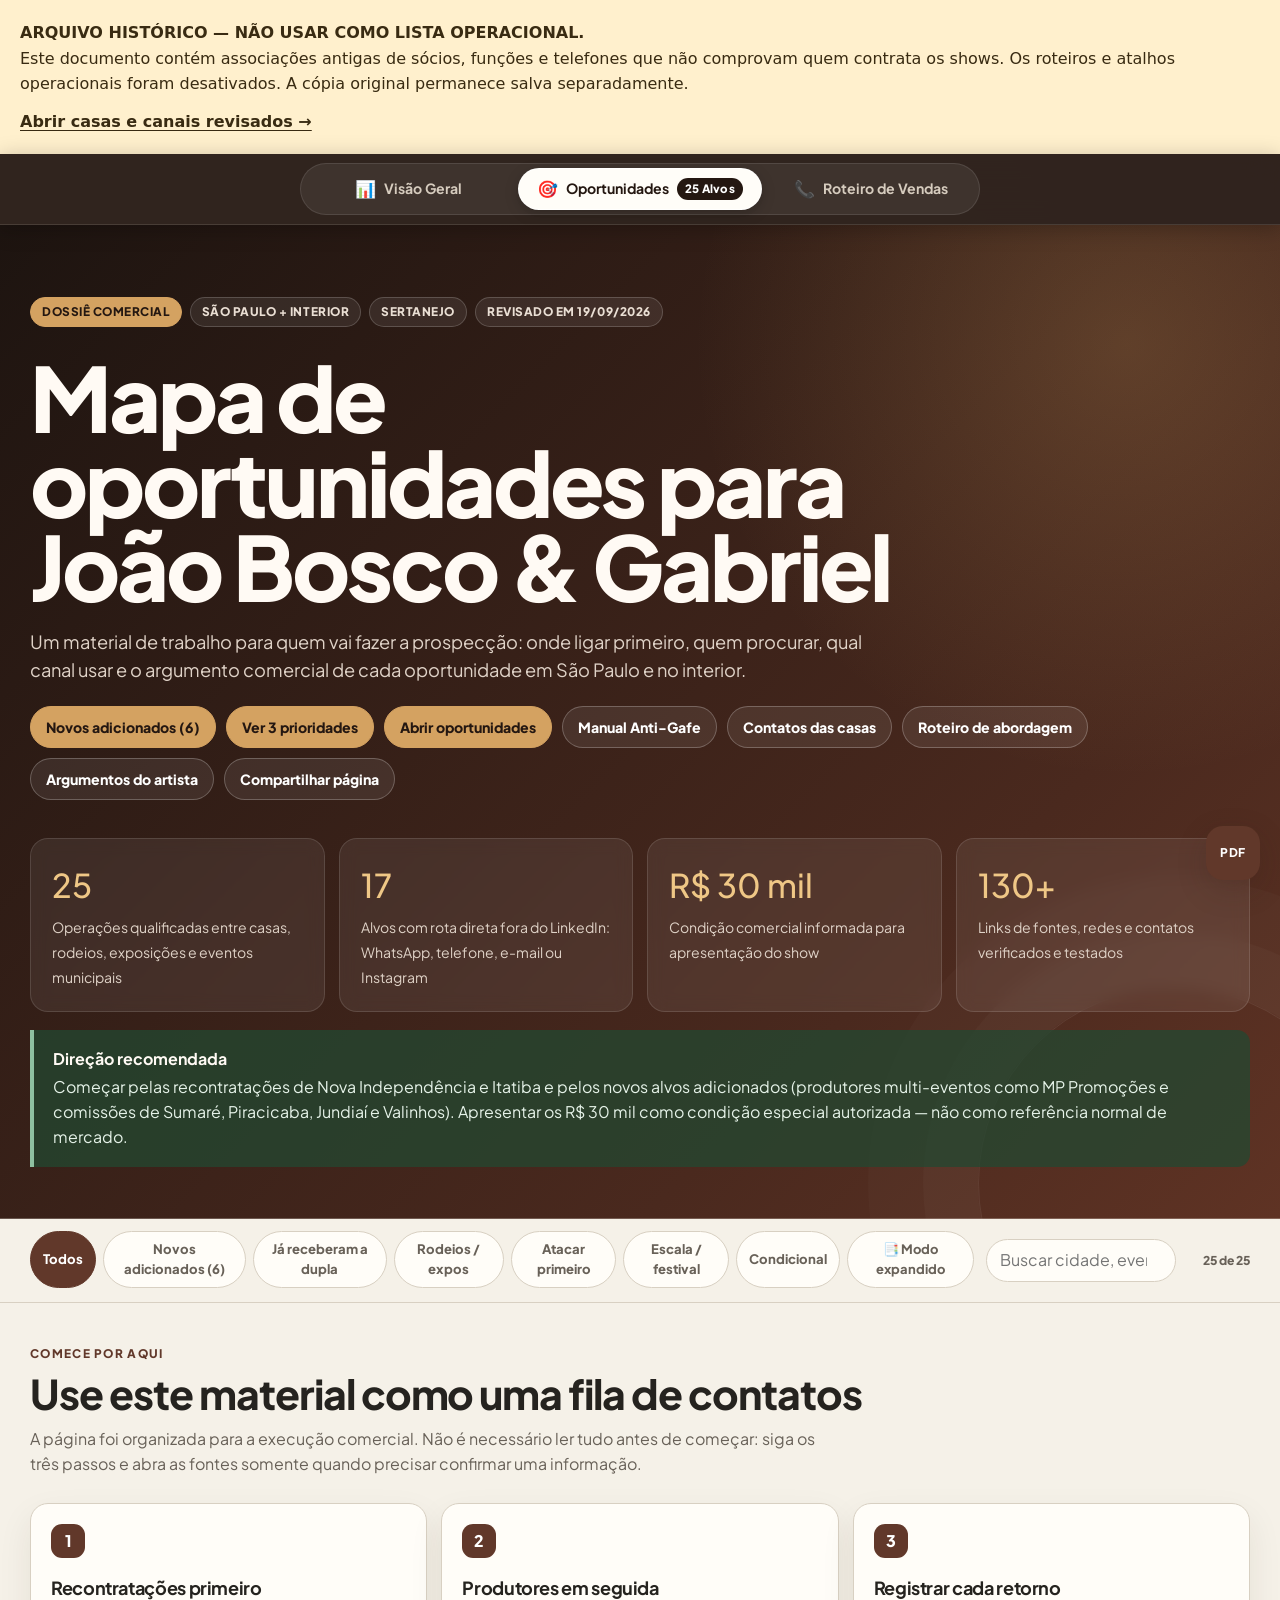
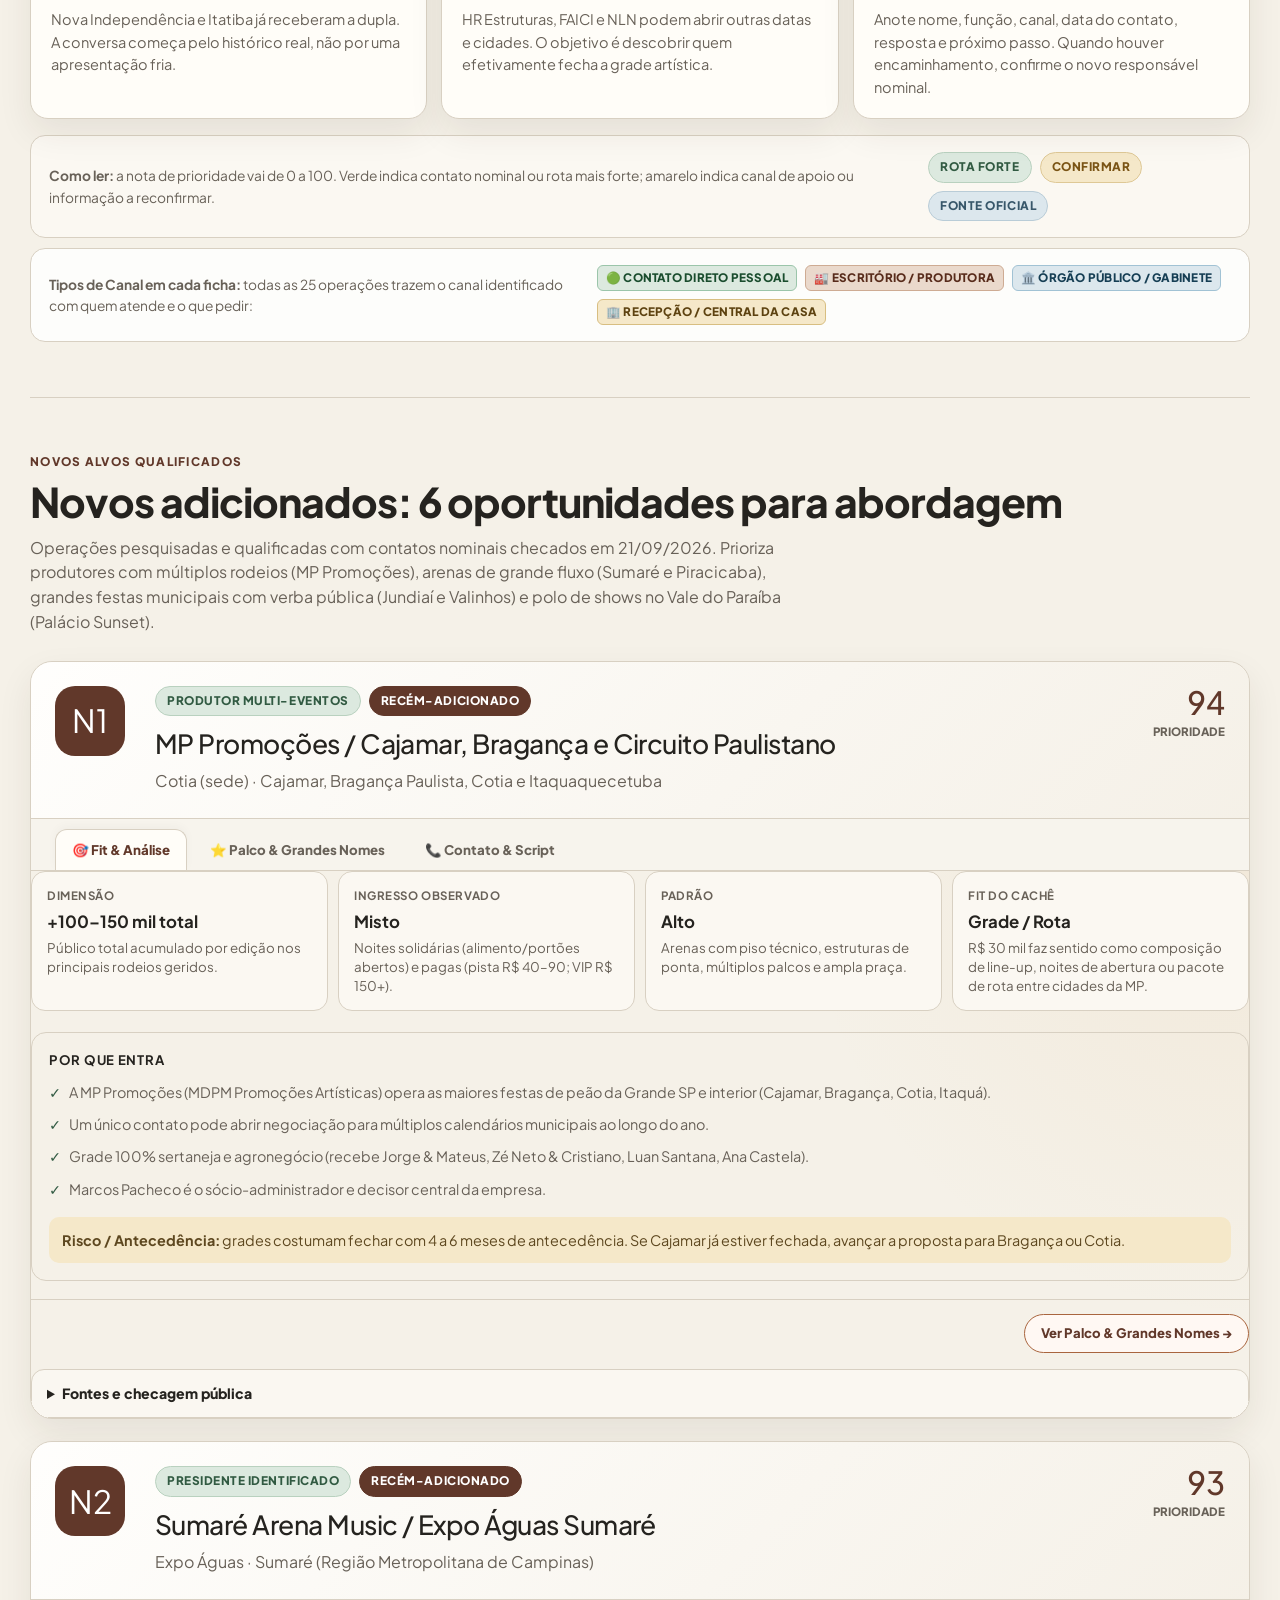
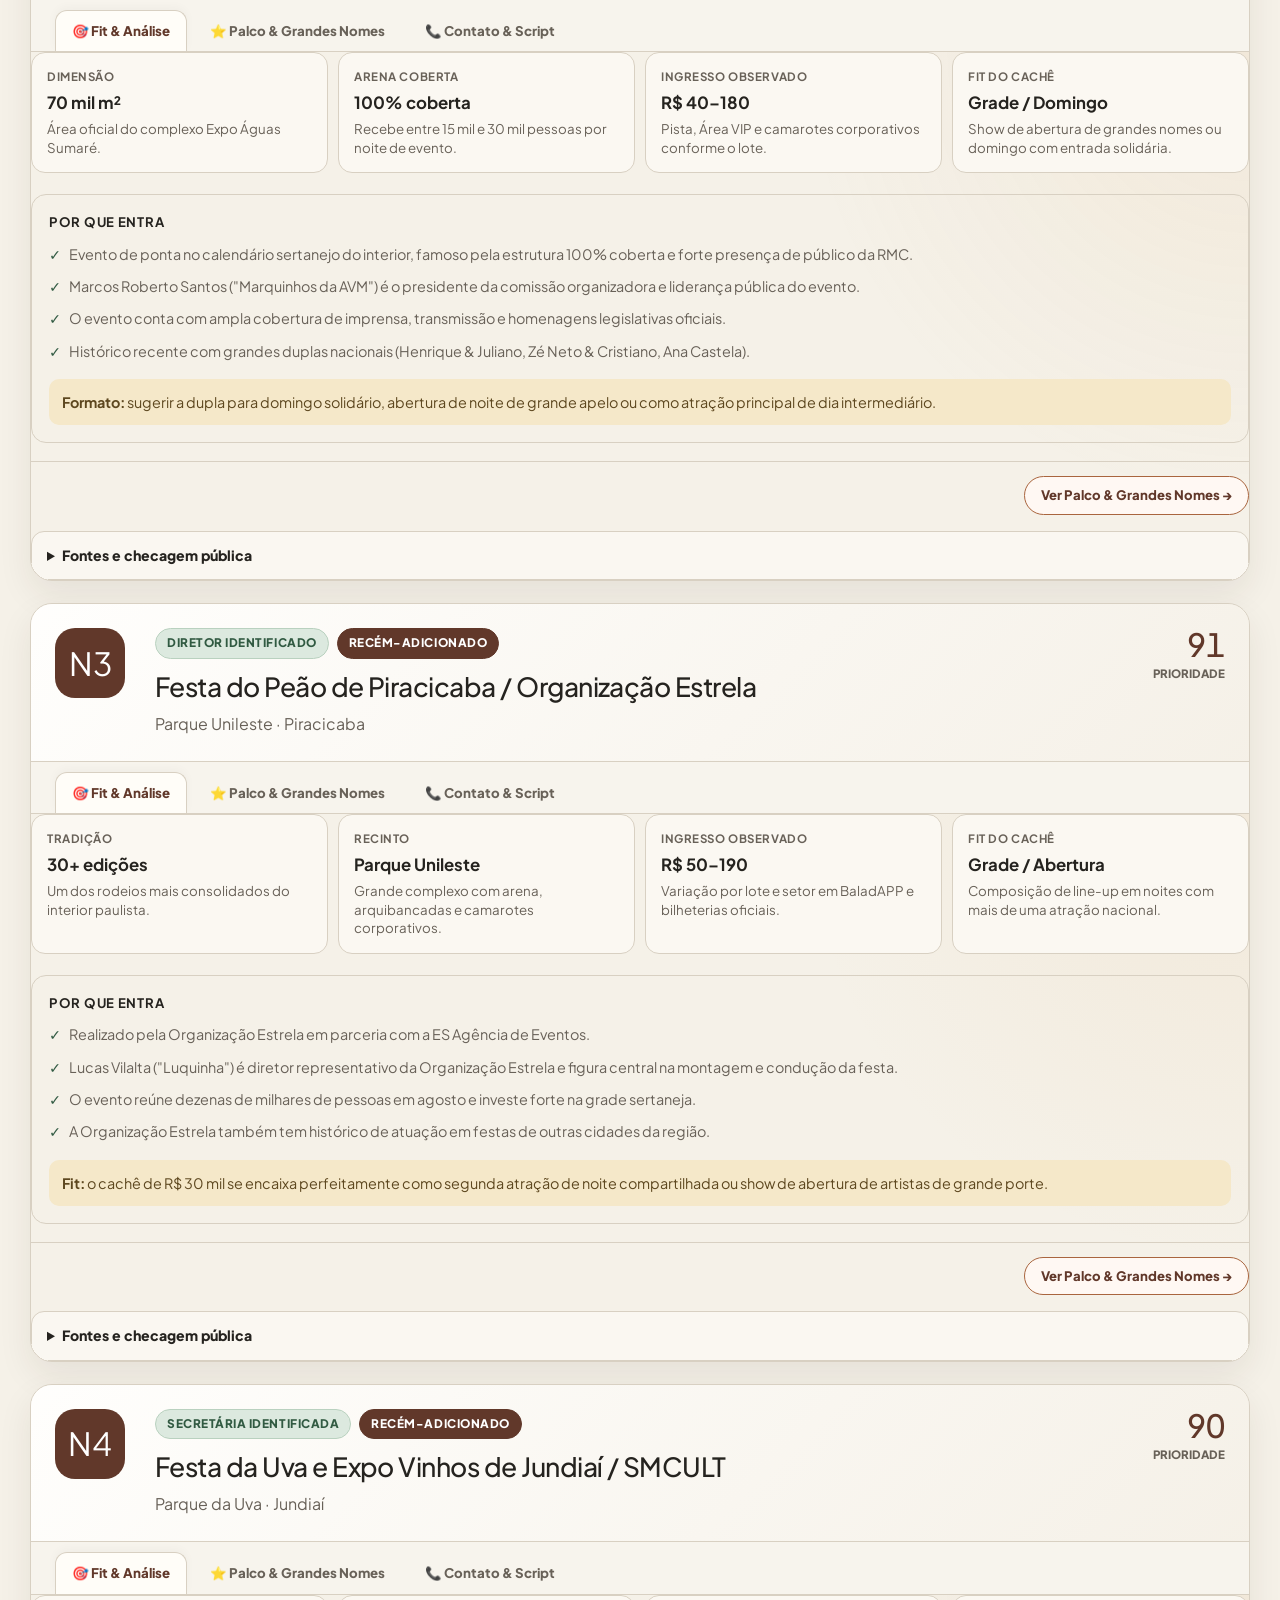
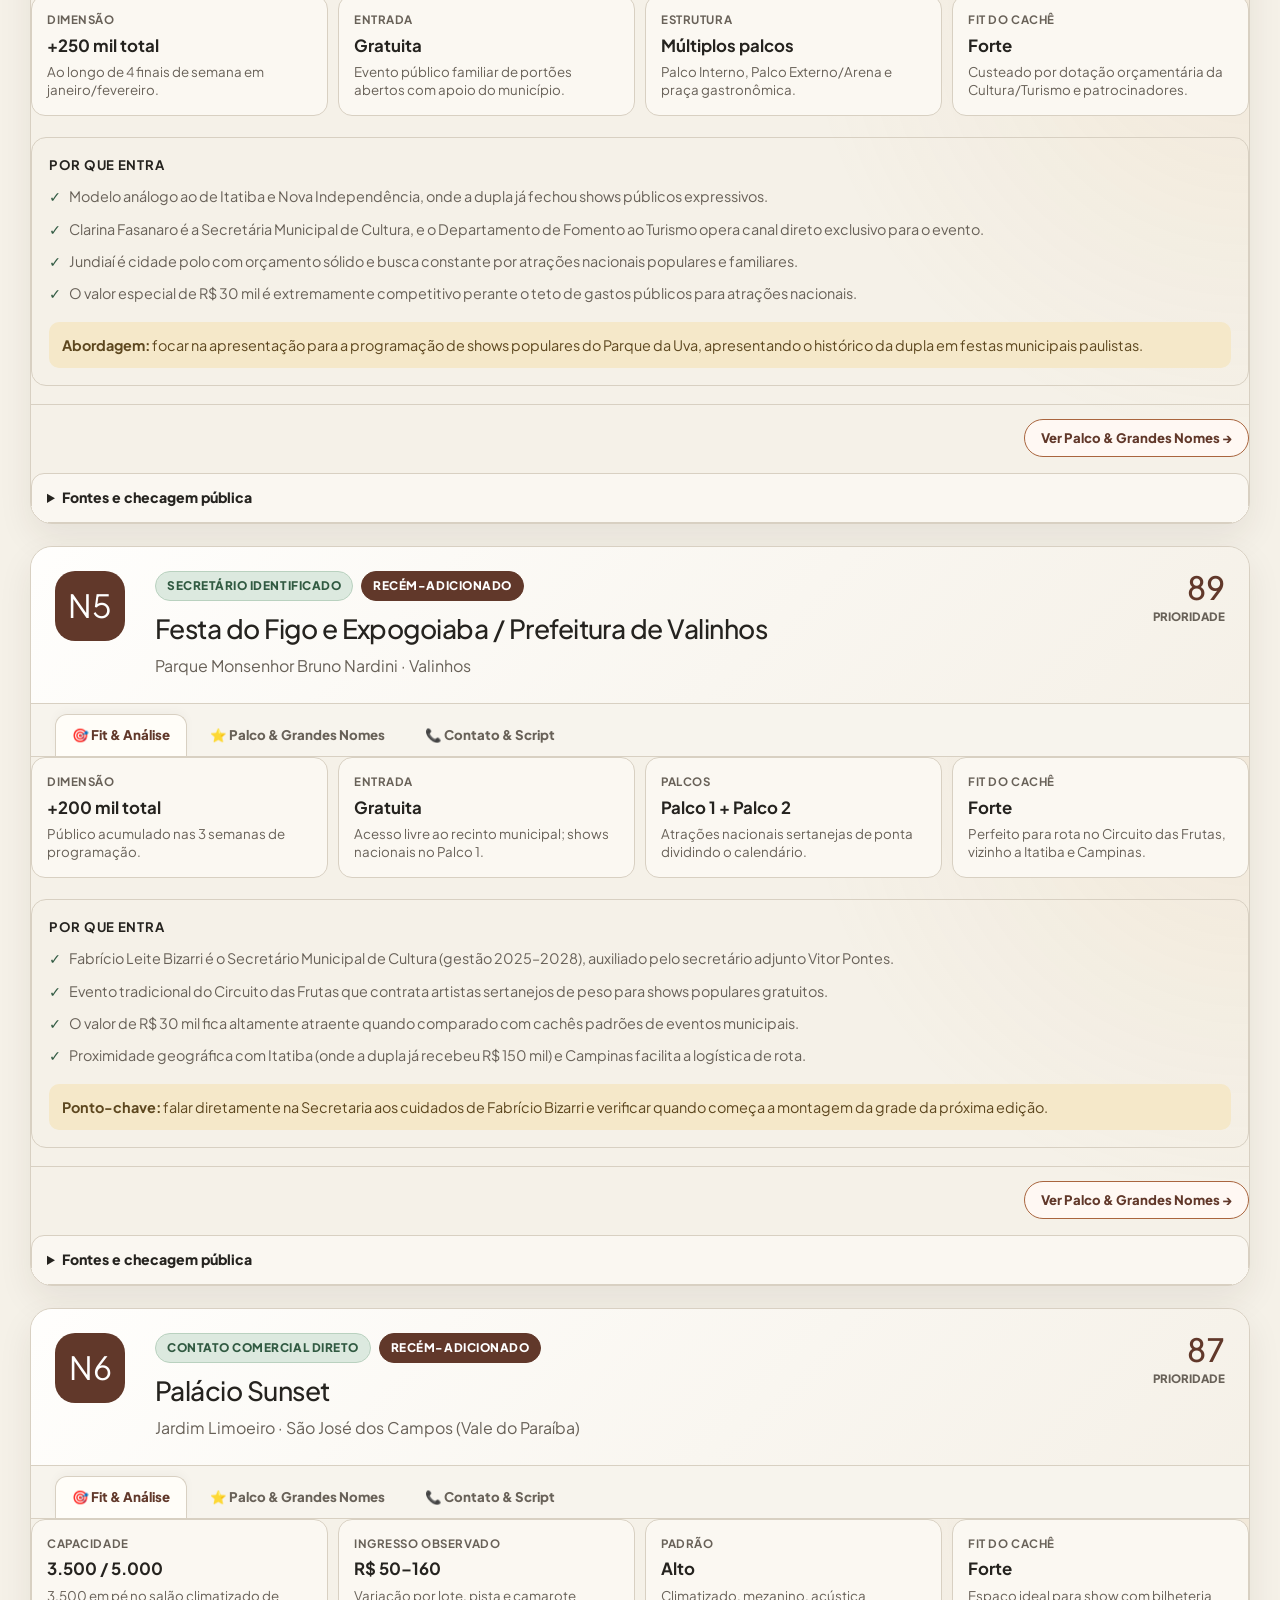
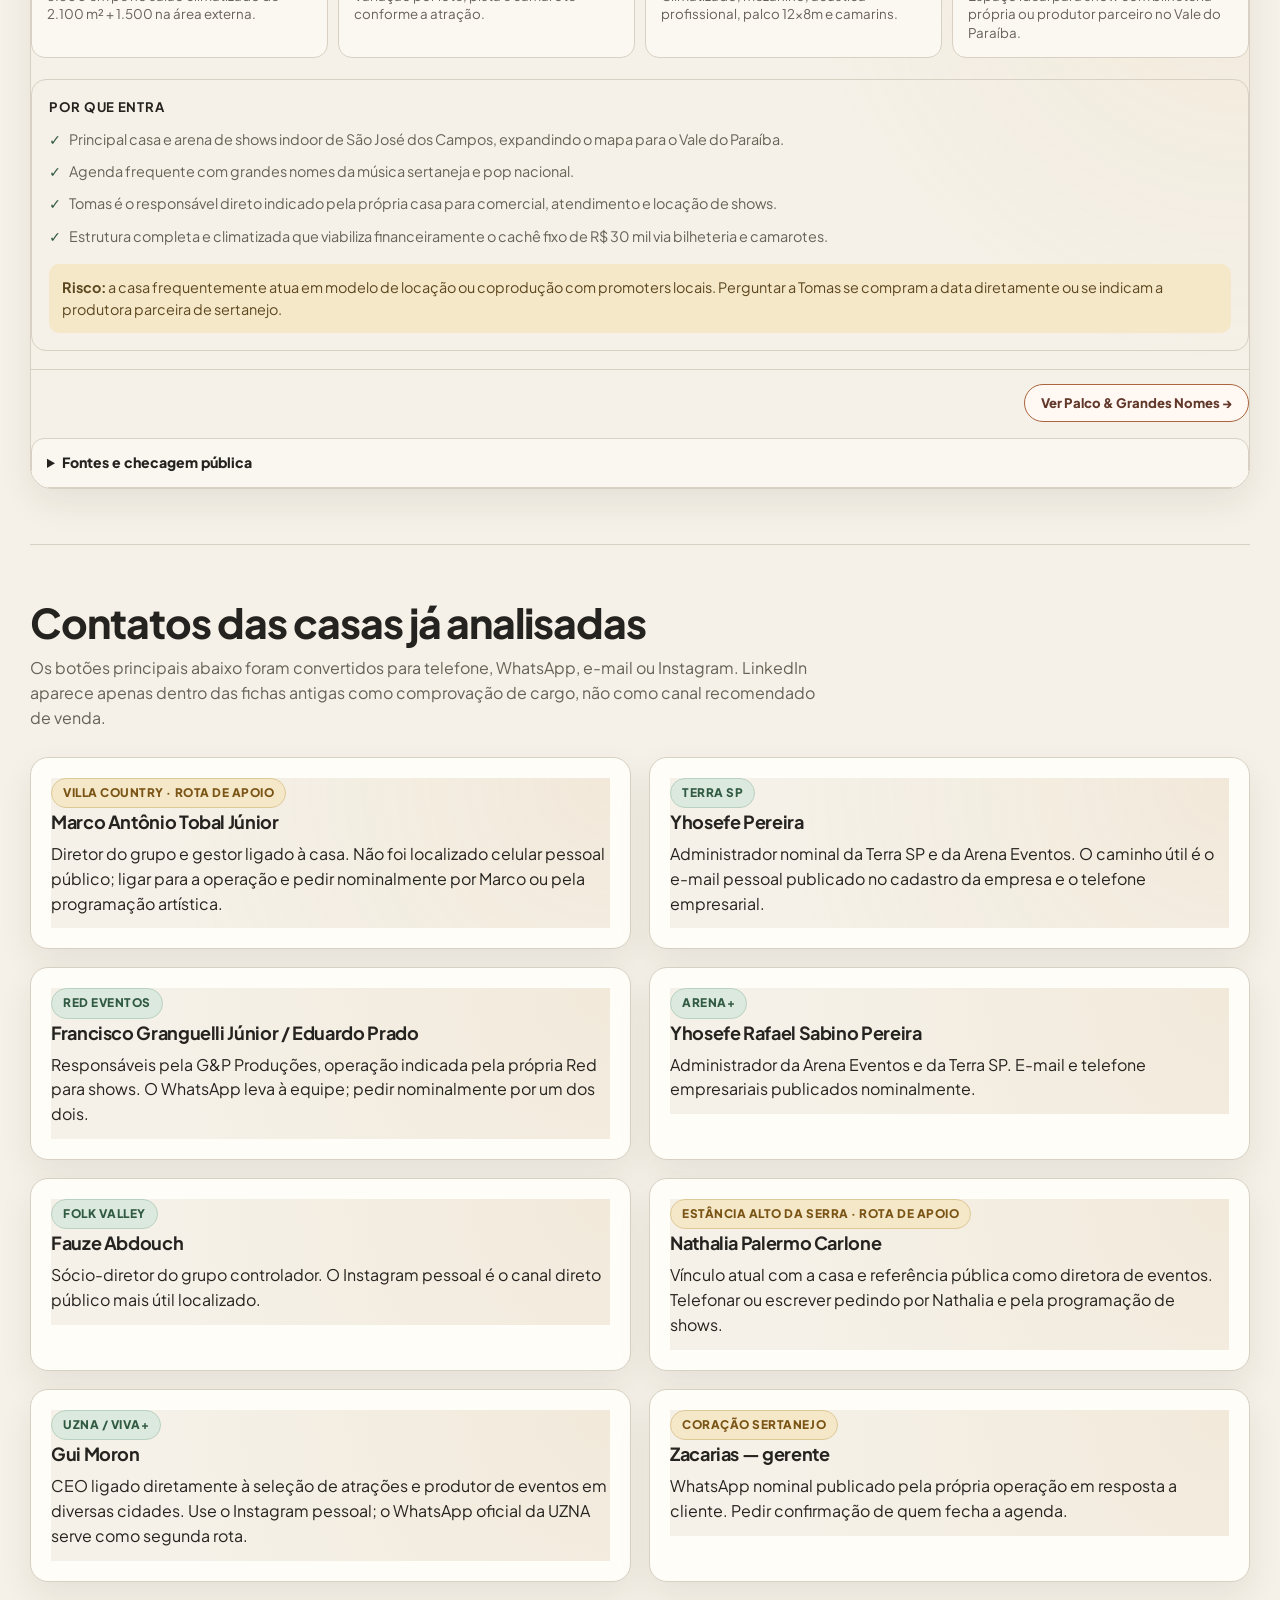
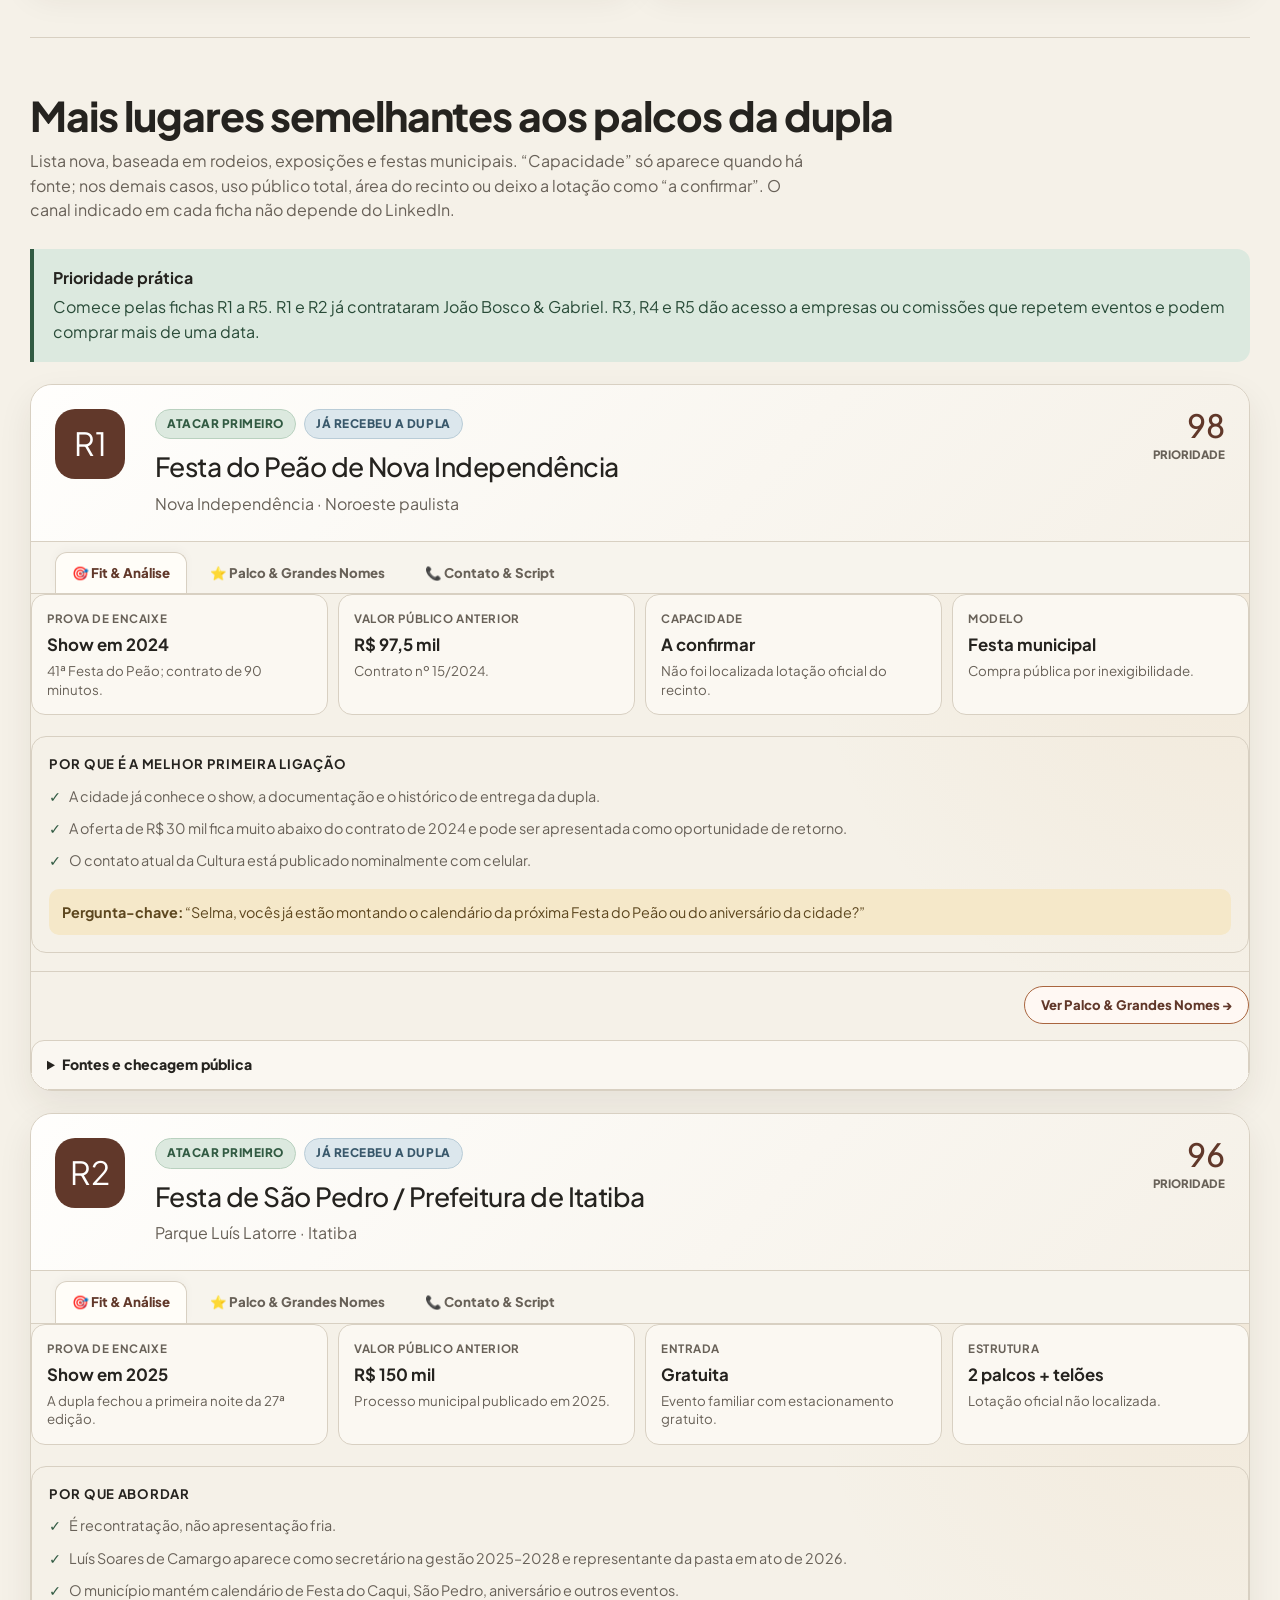
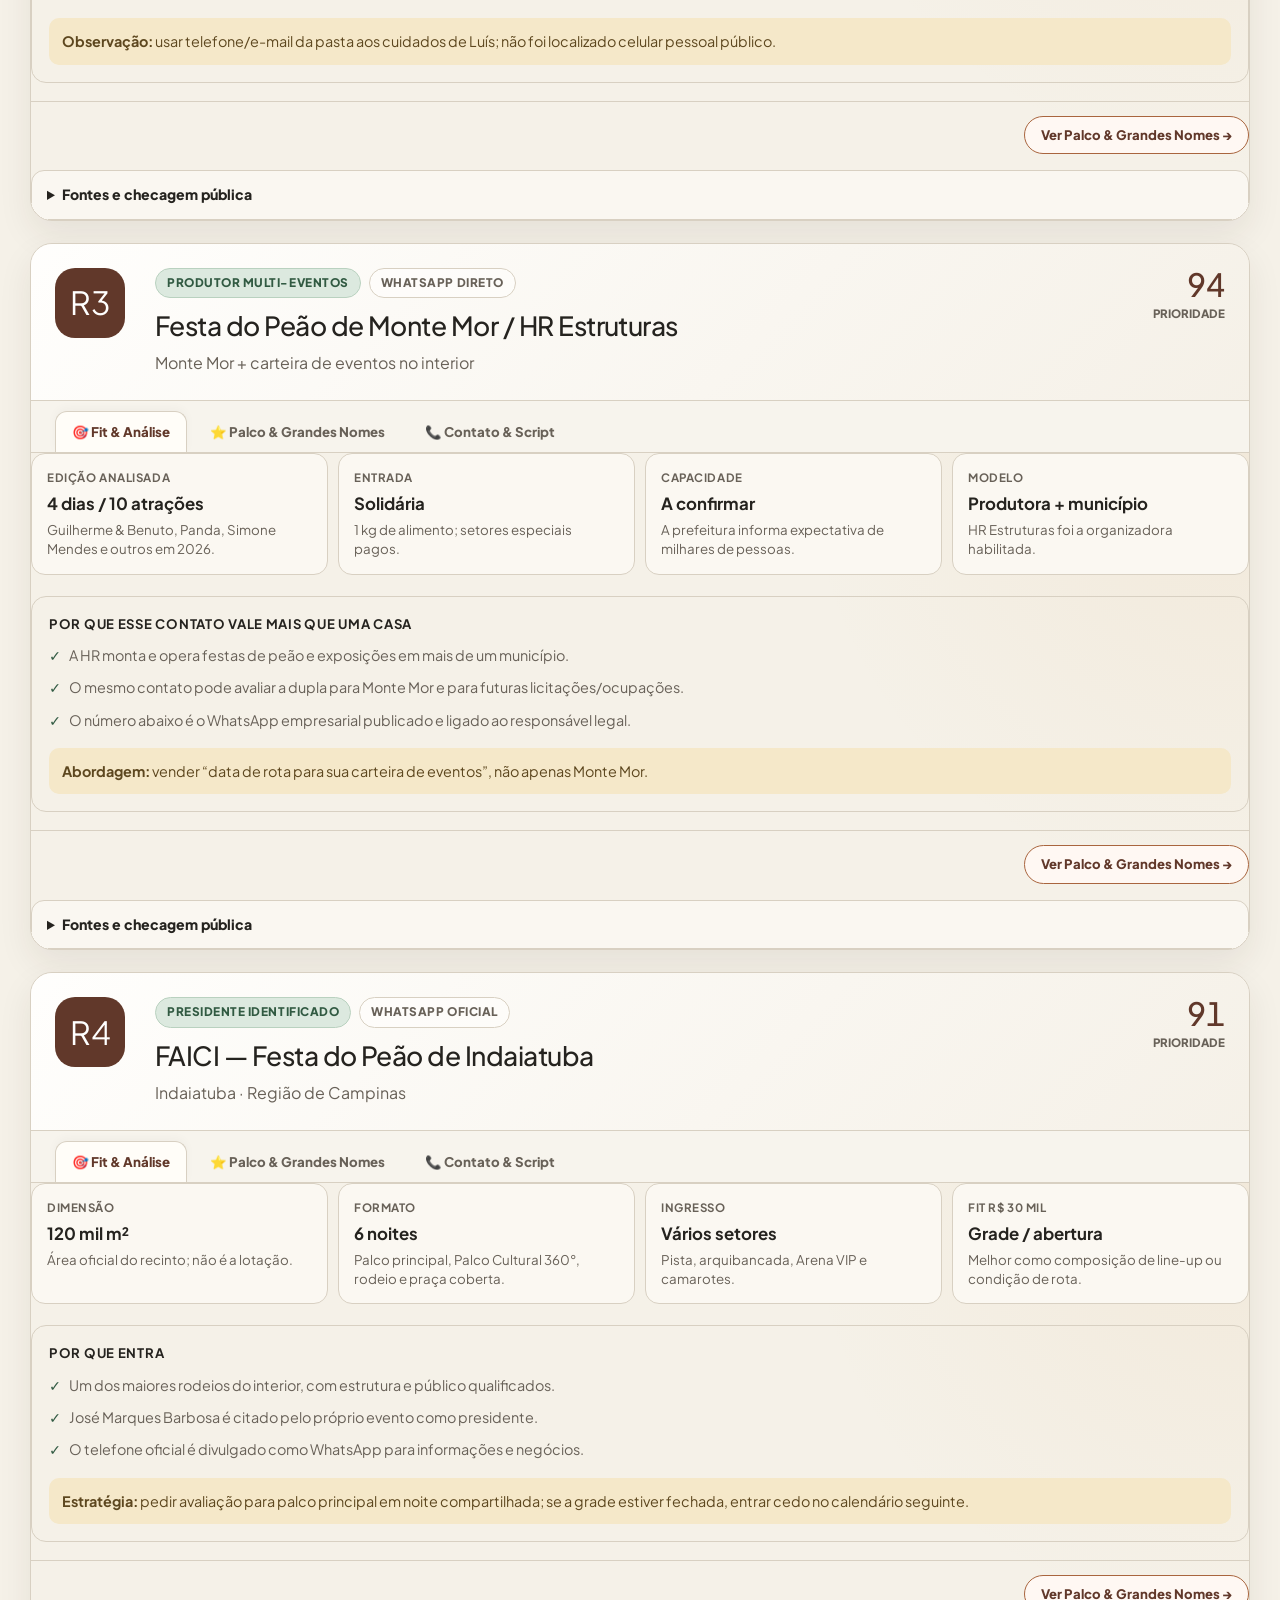
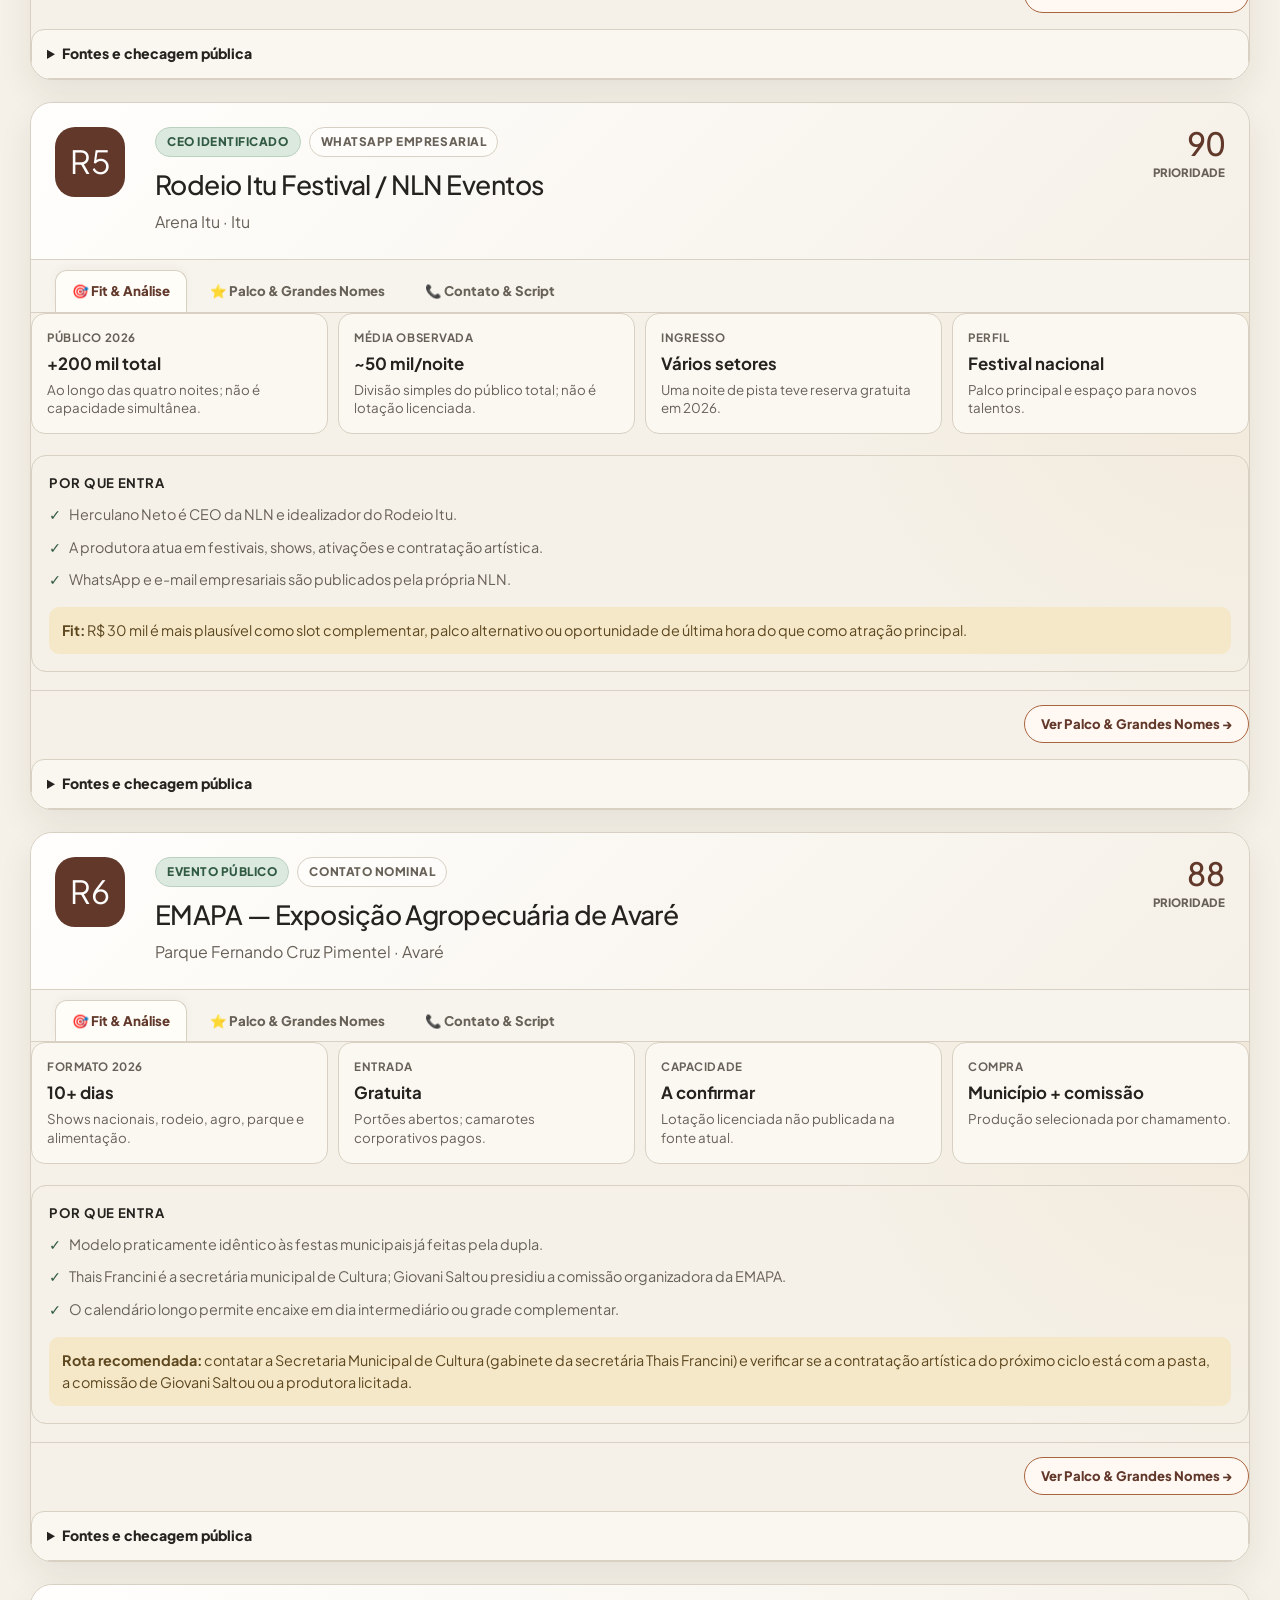
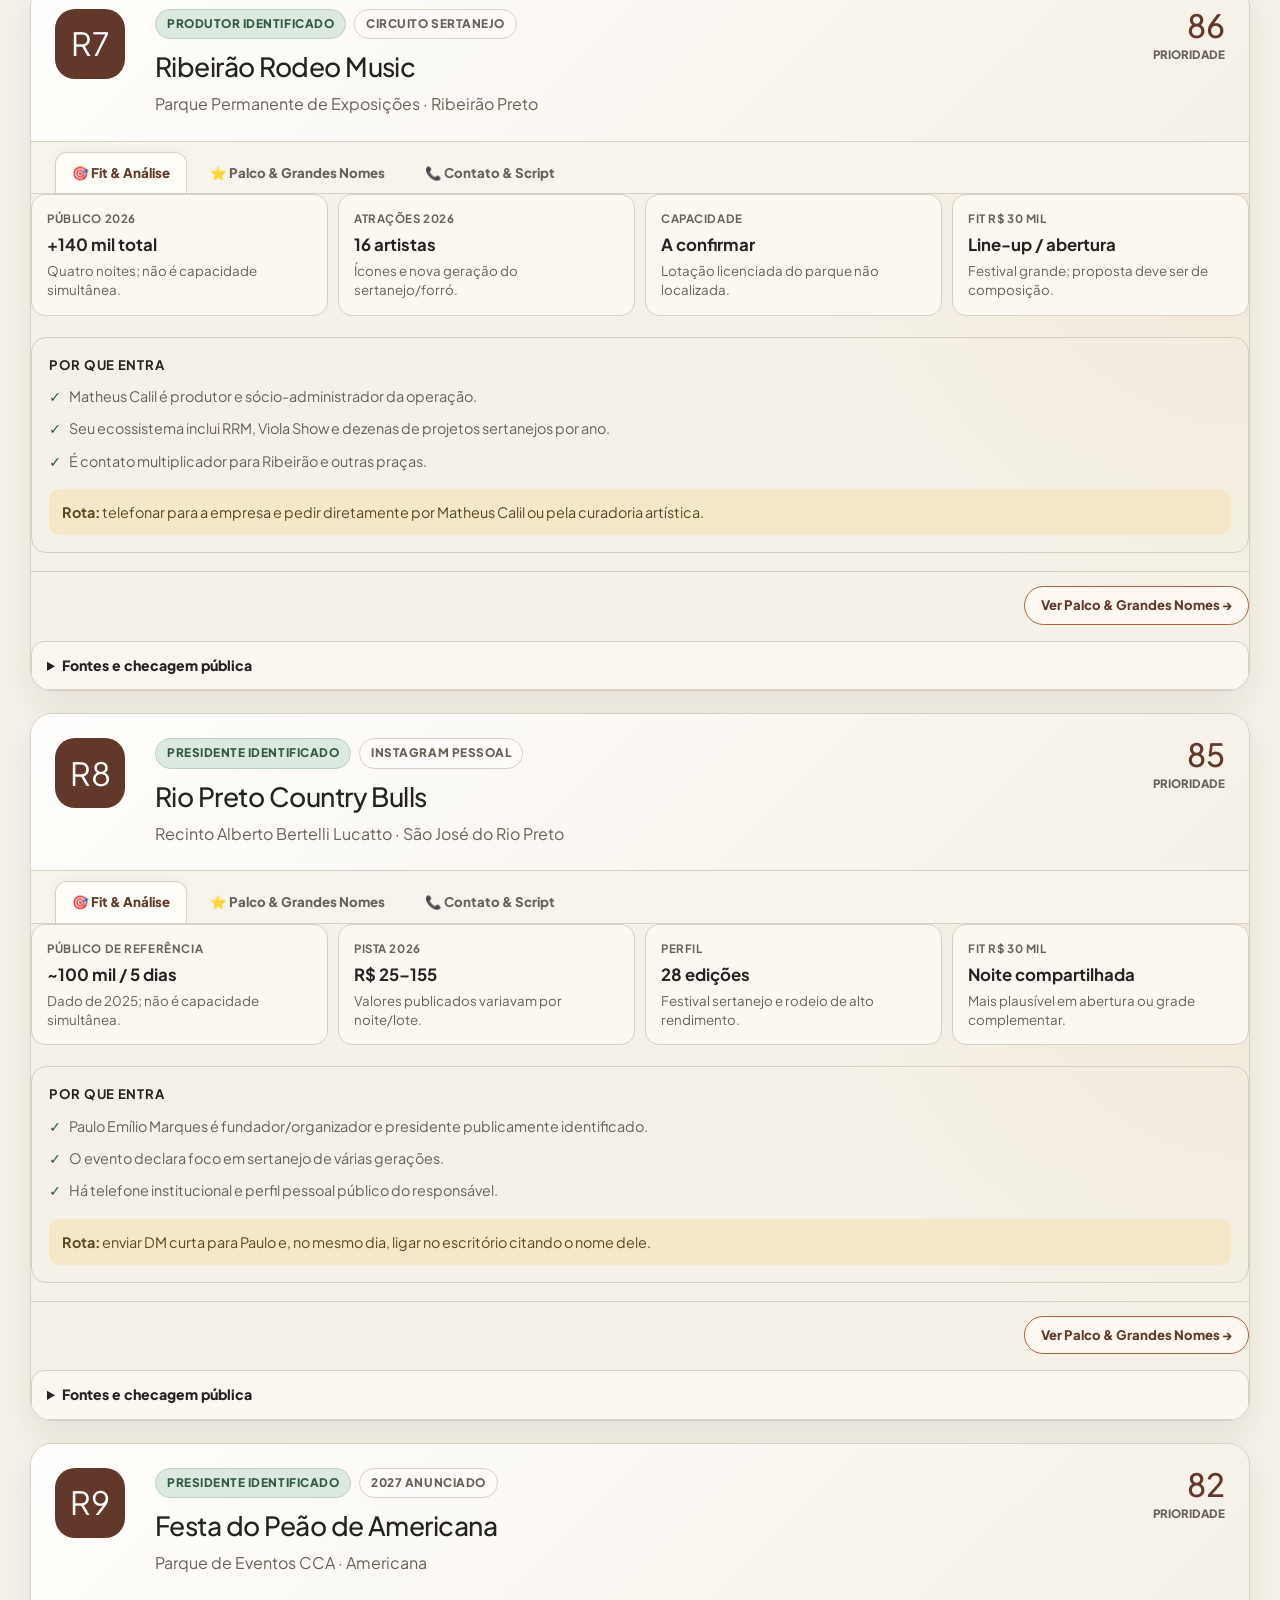
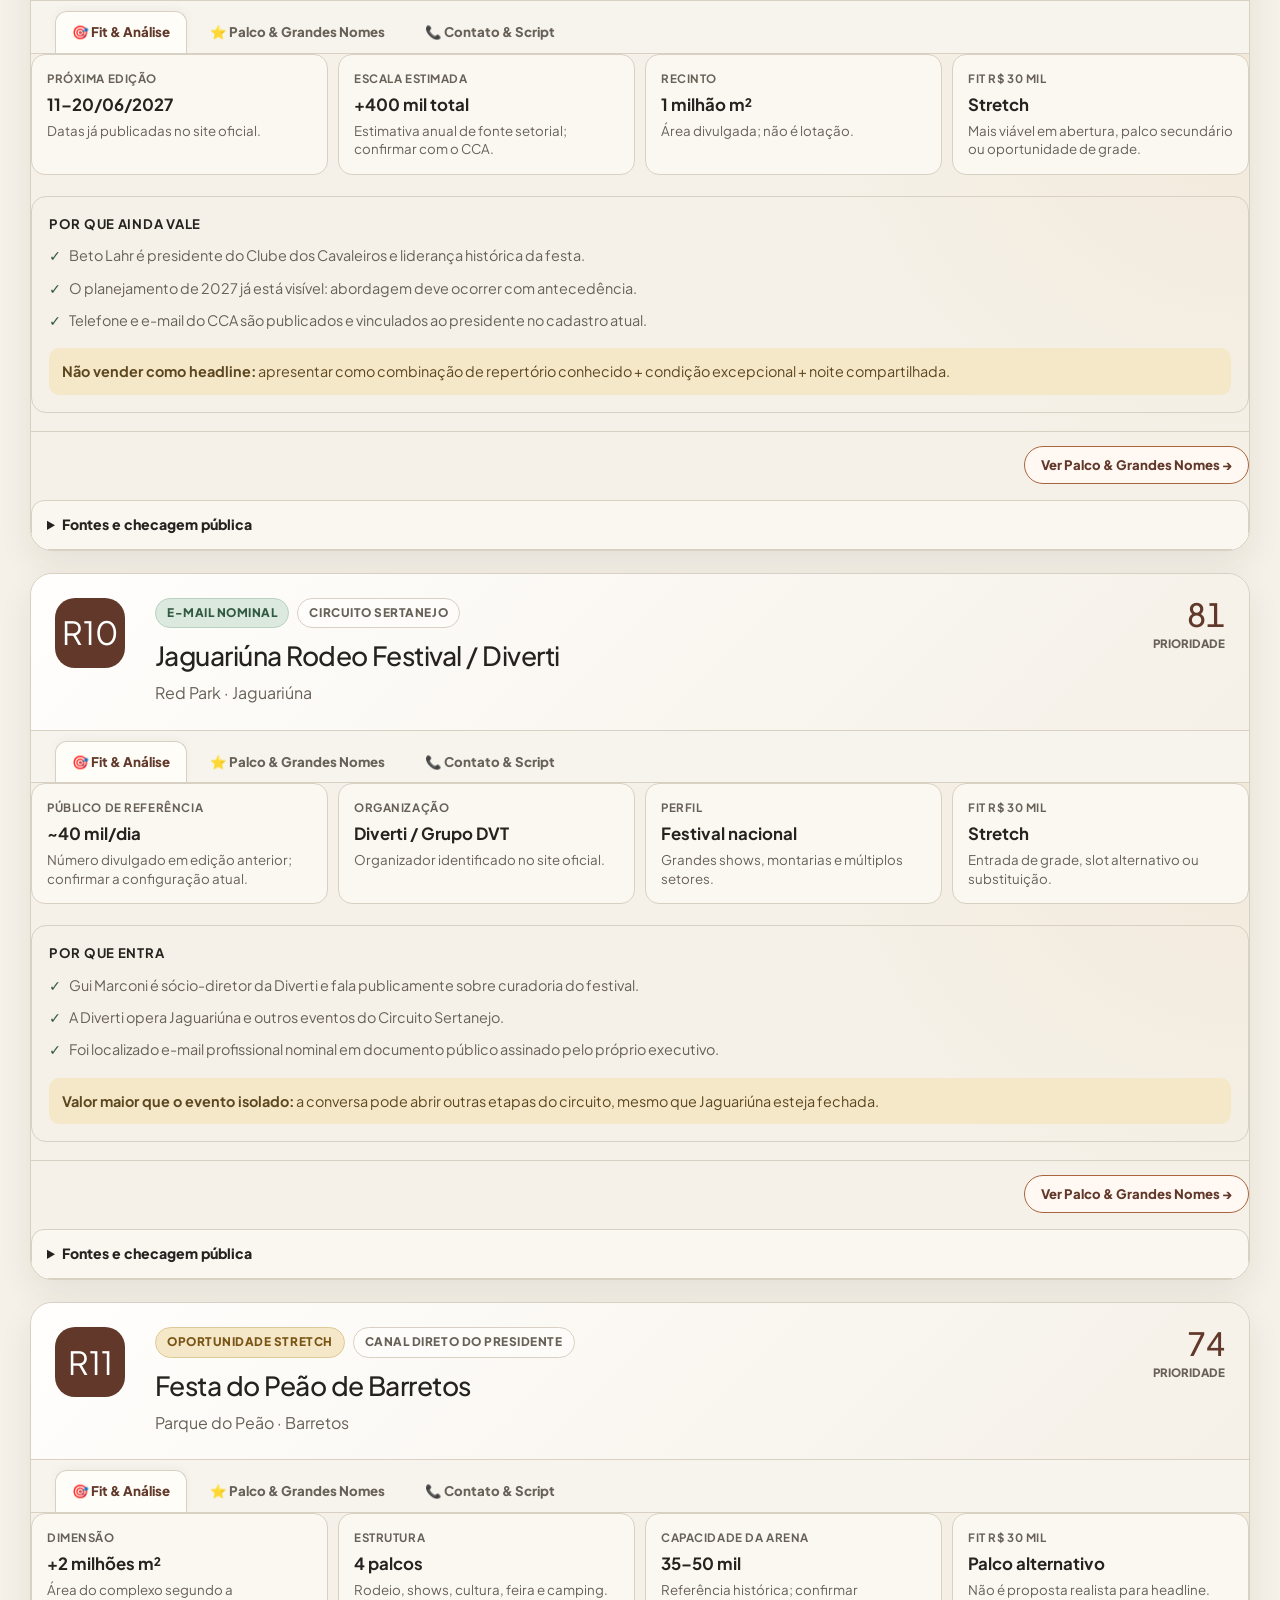
==== commit 05feea5d: "new 2" ====
--- a/acervo-anterior.html
+++ b/acervo-anterior.html
@@ -1505,6 +1505,8 @@
   </style>
 </head>
 <body>
+  <aside style="position:relative;z-index:1000;padding:20px;background:#fff0cd;color:#392b12;font:16px/1.6 system-ui"><strong>ARQUIVO HISTÓRICO — NÃO USAR COMO LISTA OPERACIONAL.</strong><p>Este documento contém associações antigas de sócios, funções e telefones que não comprovam quem contrata os shows. Os roteiros e atalhos operacionais foram desativados. A cópia original permanece salva separadamente.</p><a style="color:#392b12;text-decoration:underline;font-weight:700" href="index.html#fila">Abrir casas e canais revisados →</a></aside>
+  <style>.btn-copy-script,.script-copy-text,.copy-action,.contact-actions,#roteiro{display:none!important}</style>
 
   <!-- BARRA DE NAVEGAÇÃO SUPERIOR ENTRE AS 3 TELAS -->
   <nav class="app-nav-bar" id="appNavBar" aria-label="Navegação entre telas">
@@ -1880,12 +1882,12 @@
                 <div class="script-copy-box">
                   <div class="script-copy-header">
                     <b>Script pronto para envio</b>
-                    <button class="btn-copy-script" type="button" data-copy="Olá, Marcos / Produção MP Promoções. Temos uma data de rota autorizada em condição especial de R$ 30 mil para João Bosco & Gabriel (Alô Ex-Amor). Como está o fechamento da grade dos próximos eventos do circuito?">📋 Copiar script</button>
+                    
                   </div>
-                  <p class="script-copy-text">"Olá, Marcos / Produção MP Promoções. Temos uma data de rota autorizada em condição especial de R$ 30 mil para João Bosco & Gabriel (Alô Ex-Amor). Como está o fechamento da grade dos próximos eventos do circuito?"</p>
+                  
                 </div>
                 <div class="contact-actions">
-                  <a href="https://wa.me/5519991777940?text=Ol%C3%A1%2C%20gostaria%20de%20apresentar%20ao%20Marcos%20Pacheco%20uma%20proposta%20de%20show%20de%20Jo%C3%A3o%20Bosco%20%26%20Gabriel%20para%20o%20circuito%20da%20MP%20Promo%C3%A7%C3%B5es." target="_blank" rel="noopener">WhatsApp comercial — pedir Marcos</a>
+                  <a href="https://wa.me/5519991777940" target="_blank" rel="noopener">WhatsApp comercial — pedir Marcos</a>
                   <a href="mailto:mppromocoes@uol.com.br?subject=Jo%C3%A3o%20Bosco%20%26%20Gabriel%20%E2%80%94%20aos%20cuidados%20de%20Marcos%20Pacheco">E-mail de Marcos Pacheco</a>
                   <a href="https://www.instagram.com/mppromocoesoficial/" target="_blank" rel="noopener">Instagram da MP</a>
                 </div>
@@ -2068,12 +2070,12 @@
                 <div class="script-copy-box">
                   <div class="script-copy-header">
                     <b>Script pronto para envio</b>
-                    <button class="btn-copy-script" type="button" data-copy="Olá, Marquinhos. Temos uma oportunidade pontual com João Bosco & Gabriel em condição autorizada de R$ 30 mil para compor o Sumaré Arena Music. Podemos alinhar datas da grade?">📋 Copiar script</button>
+                    
                   </div>
-                  <p class="script-copy-text">"Olá, Marquinhos. Temos uma oportunidade pontual com João Bosco & Gabriel em condição autorizada de R$ 30 mil para compor o Sumaré Arena Music. Podemos alinhar datas da grade?"</p>
+                  
                 </div>
                 <div class="contact-actions">
-                  <a href="https://wa.me/5519992774809?text=Ol%C3%A1%2C%20gostaria%20de%20encaminhar%20ao%20Marquinhos%20da%20AVM%20uma%20proposta%20de%20show%20de%20Jo%C3%A3o%20Bosco%20%26%20Gabriel%20para%20o%20Sumar%C3%A9%20Arena%20Music." target="_blank" rel="noopener">WhatsApp oficial — pedir Marquinhos</a>
+                  <a href="https://wa.me/5519992774809" target="_blank" rel="noopener">WhatsApp oficial — pedir Marquinhos</a>
                   <a href="tel:+551938732442">Ligar: (19) 3873-2442</a>
                   <a href="https://www.instagram.com/sumarearenamusic/" target="_blank" rel="noopener">Instagram oficial</a>
                 </div>
@@ -2249,13 +2251,13 @@
                 <div class="script-copy-box">
                   <div class="script-copy-header">
                     <b>Script pronto para envio</b>
-                    <button class="btn-copy-script" type="button" data-copy="Olá, equipe Organização Estrela. Apresento proposta para a Festa do Peão de Piracicaba com João Bosco & Gabriel na condição especial de rota de R$ 30 mil. Gostaria de falar com o responsável pela grade artística.">📋 Copiar script</button>
+                    
                   </div>
-                  <p class="script-copy-text">"Olá, equipe Organização Estrela. Apresento proposta para a Festa do Peão de Piracicaba com João Bosco & Gabriel na condição especial de rota de R$ 30 mil. Gostaria de falar com o responsável pela grade artística."</p>
+                  
                 </div>
                 <div class="contact-actions">
-                  <a href="https://wa.me/5519996233506?text=Ol%C3%A1%2C%20gostaria%20de%20falar%20com%20Lucas%20Vilalta%20sobre%20uma%20proposta%20de%20show%20de%20Jo%C3%A3o%20Bosco%20%26%20Gabriel%20para%20Piracicaba." target="_blank" rel="noopener">WhatsApp da Festa — pedir Lucas</a>
-                  <a href="https://wa.me/5519981333435?text=Ol%C3%A1%2C%20gostaria%20de%20apresentar%20proposta%20art%C3%ADstica%20de%20Jo%C3%A3o%20Bosco%20%26%20Gabriel%20para%20a%20ES%20Ag%C3%AAncia%20de%20Eventos." target="_blank" rel="noopener">WhatsApp ES Agência parceira</a>
+                  <a href="https://wa.me/5519996233506" target="_blank" rel="noopener">WhatsApp da Festa — pedir Lucas</a>
+                  <a href="https://wa.me/5519981333435" target="_blank" rel="noopener">WhatsApp ES Agência parceira</a>
                   <a href="mailto:contato@eseventos.com?subject=Jo%C3%A3o%20Bosco%20%26%20Gabriel%20%E2%80%94%20Festa%20do%20Pe%C3%A3o%20de%20Piracicaba">E-mail da ES Agência</a>
                   <a href="https://www.instagram.com/festadopeaodepiracicaba/" target="_blank" rel="noopener">Instagram oficial</a>
                 </div>
@@ -2403,12 +2405,12 @@
                 <div class="script-copy-box">
                   <div class="script-copy-header">
                     <b>Script pronto para envio</b>
-                    <button class="btn-copy-script" type="button" data-copy="Olá, Diretoria de Cultura de Jundiaí. Gostaria de apresentar projeto de show para a Festa da Uva com João Bosco & Gabriel dentro do orçamento especial de R$ 30 mil para datas municipais.">📋 Copiar script</button>
+                    
                   </div>
-                  <p class="script-copy-text">"Olá, Diretoria de Cultura de Jundiaí. Gostaria de apresentar projeto de show para a Festa da Uva com João Bosco & Gabriel dentro do orçamento especial de R$ 30 mil para datas municipais."</p>
+                  
                 </div>
                 <div class="contact-actions">
-                  <a href="https://wa.me/5511916450194?text=Ol%C3%A1%2C%20gostaria%20de%20apresentar%20uma%20proposta%20de%20show%20de%20Jo%C3%A3o%20Bosco%20%26%20Gabriel%20para%20a%20Festa%20da%20Uva%20de%20Jundia%C3%AD." target="_blank" rel="noopener">WhatsApp oficial da Festa da Uva</a>
+                  <a href="https://wa.me/5511916450194" target="_blank" rel="noopener">WhatsApp oficial da Festa da Uva</a>
                   <a href="tel:+551145899264">Ligar Turismo: (11) 4589-9264</a>
                   <a href="mailto:festadauva@jundiai.sp.gov.br?subject=Jo%C3%A3o%20Bosco%20%26%20Gabriel%20%E2%80%94%20Festa%20da%20Uva%20de%20Jundia%C3%AD">E-mail da Festa da Uva</a>
                   <a href="mailto:dcultura@jundiai.sp.gov.br?subject=Jo%C3%A3o%20Bosco%20%26%20Gabriel%20%E2%80%94%20aos%20cuidados%20de%20Clarina%20Fasanaro">E-mail aos cuidados de Clarina</a>
@@ -2577,9 +2579,9 @@
                 <div class="script-copy-box">
                   <div class="script-copy-header">
                     <b>Script pronto para envio</b>
-                    <button class="btn-copy-script" type="button" data-copy="Olá, Comissão Organizadora da Festa do Figo / Secretaria de Cultura de Valinhos. Temos proposta de show com João Bosco & Gabriel autorizada em R$ 30 mil para a grade oficial. Gostaria de encaminhar ao responsável pela programação.">📋 Copiar script</button>
+                    
                   </div>
-                  <p class="script-copy-text">"Olá, Comissão Organizadora da Festa do Figo / Secretaria de Cultura de Valinhos. Temos proposta de show com João Bosco & Gabriel autorizada em R$ 30 mil para a grade oficial. Gostaria de encaminhar ao responsável pela programação."</p>
+                  
                 </div>
                 <div class="contact-actions">
                   <a href="tel:+551938713646">Ligar Cultura: (19) 3871-3646</a>
@@ -2758,12 +2760,12 @@
                 <div class="script-copy-box">
                   <div class="script-copy-header">
                     <b>Script pronto para envio</b>
-                    <button class="btn-copy-script" type="button" data-copy="Olá, equipe Palácio Sunset. Gostaria de falar com o setor comercial sobre proposta para show de João Bosco & Gabriel em São José dos Campos na condição especial de R$ 30 mil.">📋 Copiar script</button>
+                    
                   </div>
-                  <p class="script-copy-text">"Olá, equipe Palácio Sunset. Gostaria de falar com o setor comercial sobre proposta para show de João Bosco & Gabriel em São José dos Campos na condição especial de R$ 30 mil."</p>
+                  
                 </div>
                 <div class="contact-actions">
-                  <a href="https://wa.me/5512981732702?text=Ol%C3%A1%2C%20Tomas.%20Represento%20Jo%C3%A3o%20Bosco%20%26%20Gabriel%20e%20gostaria%20de%20conversar%20sobre%20uma%20data%20no%20Pal%C3%A1cio%20Sunset." target="_blank" rel="noopener">WhatsApp direto de Tomas</a>
+                  <a href="https://wa.me/5512981732702" target="_blank" rel="noopener">WhatsApp direto de Tomas</a>
                   <a href="tel:+5512997176967">Ligar: (12) 99717-6967</a>
                   <a href="mailto:contato@palaciosunset.com.br?subject=Jo%C3%A3o%20Bosco%20%26%20Gabriel%20%E2%80%94%20Pal%C3%A1cio%20Sunset">E-mail Palácio Sunset</a>
                   <a href="https://www.instagram.com/palaciosunset/" target="_blank" rel="noopener">Instagram oficial</a>
@@ -2793,12 +2795,12 @@
       <div class="grid-2">
         <article class="panel"><div class="panel-body"><span class="tag mid">Villa Country · rota de apoio</span><h3>Marco Antônio Tobal Júnior</h3><p>Diretor do grupo e gestor ligado à casa. Não foi localizado celular pessoal público; ligar para a operação e pedir nominalmente por Marco ou pela programação artística.</p><div class="contact-actions"><a href="tel:+551138685858">Ligar para a Villa: (11) 3868-5858</a><a href="https://www.instagram.com/villacountry/" target="_blank" rel="noopener">Instagram da Villa</a></div></div></article>
         <article class="panel"><div class="panel-body"><span class="tag good">Terra SP</span><h3>Yhosefe Pereira</h3><p>Administrador nominal da Terra SP e da Arena Eventos. O caminho útil é o e-mail pessoal publicado no cadastro da empresa e o telefone empresarial.</p><div class="contact-actions"><a href="mailto:yhosefe@hotmail.com?subject=Jo%C3%A3o%20Bosco%20%26%20Gabriel%20%E2%80%94%20Terra%20SP">E-mail de Yhosefe</a><a href="tel:+551933444900">Telefone empresarial</a></div></div></article>
-        <article class="panel"><div class="panel-body"><span class="tag good">Red Eventos</span><h3>Francisco Granguelli Júnior / Eduardo Prado</h3><p>Responsáveis pela G&amp;P Produções, operação indicada pela própria Red para shows. O WhatsApp leva à equipe; pedir nominalmente por um dos dois.</p><div class="contact-actions"><a href="https://wa.me/5519993369909?text=Ol%C3%A1%2C%20gostaria%20de%20falar%20com%20Francisco%20Granguelli%20J%C3%BAnior%20ou%20Eduardo%20Prado%20sobre%20uma%20data%20de%20Jo%C3%A3o%20Bosco%20%26%20Gabriel." target="_blank" rel="noopener">WhatsApp — pedir Francisco/Eduardo</a></div></div></article>
+        <article class="panel"><div class="panel-body"><span class="tag good">Red Eventos</span><h3>Francisco Granguelli Júnior / Eduardo Prado</h3><p>Responsáveis pela G&amp;P Produções, operação indicada pela própria Red para shows. O WhatsApp leva à equipe; pedir nominalmente por um dos dois.</p><div class="contact-actions"><a href="https://wa.me/5519993369909" target="_blank" rel="noopener">WhatsApp — pedir Francisco/Eduardo</a></div></div></article>
         <article class="panel"><div class="panel-body"><span class="tag good">Arena+</span><h3>Yhosefe Rafael Sabino Pereira</h3><p>Administrador da Arena Eventos e da Terra SP. E-mail e telefone empresariais publicados nominalmente.</p><div class="contact-actions"><a href="mailto:yhosefe@hotmail.com?subject=Jo%C3%A3o%20Bosco%20%26%20Gabriel%20%E2%80%94%20Arena%2B">E-mail de Yhosefe</a><a href="tel:+551933444900">Telefone empresarial vinculado</a></div></div></article>
         <article class="panel"><div class="panel-body"><span class="tag good">Folk Valley</span><h3>Fauze Abdouch</h3><p>Sócio-diretor do grupo controlador. O Instagram pessoal é o canal direto público mais útil localizado.</p><div class="contact-actions"><a href="https://www.instagram.com/fauze_abdouch/" target="_blank" rel="noopener">Instagram de Fauze</a></div></div></article>
         <article class="panel"><div class="panel-body"><span class="tag mid">Estância Alto da Serra · rota de apoio</span><h3>Nathalia Palermo Carlone</h3><p>Vínculo atual com a casa e referência pública como diretora de eventos. Telefonar ou escrever pedindo por Nathalia e pela programação de shows.</p><div class="contact-actions"><a href="tel:+551141015000">Ligar: (11) 4101-5000</a><a href="mailto:estancia@estancia.com.br?subject=Jo%C3%A3o%20Bosco%20%26%20Gabriel%20%E2%80%94%20aos%20cuidados%20de%20Nathalia%20Carlone">E-mail aos cuidados de Nathalia</a></div></div></article>
-        <article class="panel"><div class="panel-body"><span class="tag good">UZNA / VIVA+</span><h3>Gui Moron</h3><p>CEO ligado diretamente à seleção de atrações e produtor de eventos em diversas cidades. Use o Instagram pessoal; o WhatsApp oficial da UZNA serve como segunda rota.</p><div class="contact-actions"><a href="https://www.instagram.com/guimoron/" target="_blank" rel="noopener">Instagram de Gui Moron</a><a href="https://wa.me/5515996669999?text=Ol%C3%A1%2C%20gostaria%20de%20encaminhar%20ao%20Gui%20Moron%20uma%20proposta%20de%20show%20de%20Jo%C3%A3o%20Bosco%20%26%20Gabriel." target="_blank" rel="noopener">WhatsApp oficial UZNA</a></div></div></article>
-        <article class="panel"><div class="panel-body"><span class="tag mid">Coração Sertanejo</span><h3>Zacarias — gerente</h3><p>WhatsApp nominal publicado pela própria operação em resposta a cliente. Pedir confirmação de quem fecha a agenda.</p><div class="contact-actions"><a href="https://wa.me/5511987326651?text=Ol%C3%A1%2C%20Zacarias.%20Represento%20Jo%C3%A3o%20Bosco%20%26%20Gabriel%20e%20gostaria%20de%20conversar%20sobre%20uma%20data%20especial%20na%20casa." target="_blank" rel="noopener">Falar com Zacarias</a></div></div></article>
+        <article class="panel"><div class="panel-body"><span class="tag good">UZNA / VIVA+</span><h3>Gui Moron</h3><p>CEO ligado diretamente à seleção de atrações e produtor de eventos em diversas cidades. Use o Instagram pessoal; o WhatsApp oficial da UZNA serve como segunda rota.</p><div class="contact-actions"><a href="https://www.instagram.com/guimoron/" target="_blank" rel="noopener">Instagram de Gui Moron</a><a href="https://wa.me/5515996669999" target="_blank" rel="noopener">WhatsApp oficial UZNA</a></div></div></article>
+        <article class="panel"><div class="panel-body"><span class="tag mid">Coração Sertanejo</span><h3>Zacarias — gerente</h3><p>WhatsApp nominal publicado pela própria operação em resposta a cliente. Pedir confirmação de quem fecha a agenda.</p><div class="contact-actions"><a href="https://wa.me/5511987326651" target="_blank" rel="noopener">Falar com Zacarias</a></div></div></article>
       </div>
     </section>
         <section id="mais-lugares">
@@ -2910,11 +2912,11 @@
                 <div class="script-copy-box">
                   <div class="script-copy-header">
                     <b>Script pronto para envio</b>
-                    <button class="btn-copy-script" type="button" data-copy="Olá, Prefeito Fernando Santana / Gabinete. Em continuidade ao sucesso do show de 2024, temos uma condição especial autorizada de R$ 30 mil para o retorno de João Bosco & Gabriel à Festa do Peão. Podemos confirmar a disponibilidade?">📋 Copiar script</button>
+                    
                   </div>
-                  <p class="script-copy-text">"Olá, Prefeito Fernando Santana / Gabinete. Em continuidade ao sucesso do show de 2024, temos uma condição especial autorizada de R$ 30 mil para o retorno de João Bosco & Gabriel à Festa do Peão. Podemos confirmar a disponibilidade?"</p>
-                </div>
-                <div class="contact-actions"><a href="https://wa.me/5518996174025?text=Ol%C3%A1%2C%20Selma.%20Estou%20trabalhando%20a%20agenda%20de%20Jo%C3%A3o%20Bosco%20%26%20Gabriel.%20A%20dupla%20esteve%20na%2041%C2%AA%20Festa%20do%20Pe%C3%A3o%20e%20temos%20uma%20condi%C3%A7%C3%A3o%20especial%20para%20retorno.%20Podemos%20conversar%3F" target="_blank" rel="noopener">WhatsApp de Selma</a><a href="tel:+5518996174025">Ligar</a></div>
+                  
+                </div>
+                <div class="contact-actions"><a href="https://wa.me/5518996174025" target="_blank" rel="noopener">WhatsApp de Selma</a><a href="tel:+5518996174025">Ligar</a></div>
               </aside>
             </div>
 
@@ -3023,9 +3025,9 @@
                 <div class="script-copy-box">
                   <div class="script-copy-header">
                     <b>Script pronto para envio</b>
-                    <button class="btn-copy-script" type="button" data-copy="Olá, Secretário Luís Soares de Camargo. Após a abertura de 2025, temos uma oportunidade com João Bosco & Gabriel na condição de rota de R$ 30 mil para o calendário cultural de Itatiba. Como podemos formalizar?">📋 Copiar script</button>
+                    
                   </div>
-                  <p class="script-copy-text">"Olá, Secretário Luís Soares de Camargo. Após a abertura de 2025, temos uma oportunidade com João Bosco & Gabriel na condição de rota de R$ 30 mil para o calendário cultural de Itatiba. Como podemos formalizar?"</p>
+                  
                 </div>
                 <div class="contact-actions"><a href="tel:+551145244237">Ligar: (11) 4524-4237</a><a href="mailto:cultura@cultura.itatiba.sp.gov.br?subject=Jo%C3%A3o%20Bosco%20%26%20Gabriel%20%E2%80%94%20aos%20cuidados%20de%20Lu%C3%ADs%20Soares%20de%20Camargo">E-mail aos cuidados de Luís</a><a href="https://www.instagram.com/culturaeturismoitatiba/" target="_blank" rel="noopener">Instagram da pasta</a></div>
               </aside>
@@ -3134,11 +3136,11 @@
                 <div class="script-copy-box">
                   <div class="script-copy-header">
                     <b>Script pronto para envio</b>
-                    <button class="btn-copy-script" type="button" data-copy="Olá, Henrique Ribas. Temos uma data de rota com João Bosco & Gabriel autorizada em R$ 30 mil que encaixa perfeitamente na Festa do Peão de Monte Mor ou em outro circuito da HR. Vamos falar sobre a grade?">📋 Copiar script</button>
+                    
                   </div>
-                  <p class="script-copy-text">"Olá, Henrique Ribas. Temos uma data de rota com João Bosco & Gabriel autorizada em R$ 30 mil que encaixa perfeitamente na Festa do Peão de Monte Mor ou em outro circuito da HR. Vamos falar sobre a grade?"</p>
-                </div>
-                <div class="contact-actions"><a href="https://wa.me/5517996182568?text=Ol%C3%A1%2C%20Reinaldo.%20Estou%20trabalhando%20a%20agenda%20de%20Jo%C3%A3o%20Bosco%20%26%20Gabriel%20e%20gostaria%20de%20apresentar%20uma%20condi%C3%A7%C3%A3o%20especial%20para%20os%20eventos%20da%20HR%20Estruturas." target="_blank" rel="noopener">WhatsApp de Reinaldo / HR</a><a href="mailto:hrestrutura@hrestrutura.com.br?subject=Jo%C3%A3o%20Bosco%20%26%20Gabriel%20%E2%80%94%20agenda%20de%20eventos">E-mail empresarial</a></div></aside>
+                  
+                </div>
+                <div class="contact-actions"><a href="https://wa.me/5517996182568" target="_blank" rel="noopener">WhatsApp de Reinaldo / HR</a><a href="mailto:hrestrutura@hrestrutura.com.br?subject=Jo%C3%A3o%20Bosco%20%26%20Gabriel%20%E2%80%94%20agenda%20de%20eventos">E-mail empresarial</a></div></aside>
             </div>
 
             <!-- FONTES E CONFERÊNCIA -->
@@ -3260,11 +3262,11 @@
                 <div class="script-copy-box">
                   <div class="script-copy-header">
                     <b>Script pronto para envio</b>
-                    <button class="btn-copy-script" type="button" data-copy="Olá, José Marques Barbosa / Presidência da FAICI. Gostaria de apresentar João Bosco & Gabriel em condição especial de R$ 30 mil para a grade deste ano da FAICI. Podemos avaliar a data?">📋 Copiar script</button>
+                    
                   </div>
-                  <p class="script-copy-text">"Olá, José Marques Barbosa / Presidência da FAICI. Gostaria de apresentar João Bosco & Gabriel em condição especial de R$ 30 mil para a grade deste ano da FAICI. Podemos avaliar a data?"</p>
-                </div>
-                <div class="contact-actions"><a href="https://wa.me/5519996202320?text=Ol%C3%A1.%20Gostaria%20de%20encaminhar%20ao%20presidente%20Jos%C3%A9%20Marques%20Barbosa%20uma%20proposta%20de%20Jo%C3%A3o%20Bosco%20%26%20Gabriel%20para%20a%20FAICI." target="_blank" rel="noopener">WhatsApp — pedir por José</a><a href="mailto:contato@faici.com?subject=Jo%C3%A3o%20Bosco%20%26%20Gabriel%20%E2%80%94%20aos%20cuidados%20de%20Jos%C3%A9%20Marques%20Barbosa">E-mail aos cuidados do presidente</a><a href="https://www.instagram.com/faicioficial/" target="_blank" rel="noopener">Instagram oficial</a></div>
+                  
+                </div>
+                <div class="contact-actions"><a href="https://wa.me/5519996202320" target="_blank" rel="noopener">WhatsApp — pedir por José</a><a href="mailto:contato@faici.com?subject=Jo%C3%A3o%20Bosco%20%26%20Gabriel%20%E2%80%94%20aos%20cuidados%20de%20Jos%C3%A9%20Marques%20Barbosa">E-mail aos cuidados do presidente</a><a href="https://www.instagram.com/faicioficial/" target="_blank" rel="noopener">Instagram oficial</a></div>
               </aside>
             </div>
 
@@ -3394,11 +3396,11 @@
                 <div class="script-copy-box">
                   <div class="script-copy-header">
                     <b>Script pronto para envio</b>
-                    <button class="btn-copy-script" type="button" data-copy="Olá, Herculano Neto. João Bosco & Gabriel está com data de rota aberta na região de Itu/Campinas com cachê especial de R$ 30 mil para o Rodeio Itu Festival. Podemos falar 5 minutos?">📋 Copiar script</button>
+                    
                   </div>
-                  <p class="script-copy-text">"Olá, Herculano Neto. João Bosco & Gabriel está com data de rota aberta na região de Itu/Campinas com cachê especial de R$ 30 mil para o Rodeio Itu Festival. Podemos falar 5 minutos?"</p>
-                </div>
-                <div class="contact-actions"><a href="https://wa.me/5511981634820?text=Ol%C3%A1.%20Gostaria%20de%20encaminhar%20ao%20Herculano%20Neto%20uma%20proposta%20de%20show%20de%20Jo%C3%A3o%20Bosco%20%26%20Gabriel%20para%20o%20calend%C3%A1rio%20da%20NLN." target="_blank" rel="noopener">WhatsApp NLN — pedir por Herculano</a><a href="mailto:contato@nlneventos.com.br?subject=Jo%C3%A3o%20Bosco%20%26%20Gabriel%20%E2%80%94%20aos%20cuidados%20de%20Herculano%20Neto">E-mail aos cuidados de Herculano</a><a href="https://www.instagram.com/rodeioitu/" target="_blank" rel="noopener">Instagram oficial</a></div>
+                  
+                </div>
+                <div class="contact-actions"><a href="https://wa.me/5511981634820" target="_blank" rel="noopener">WhatsApp NLN — pedir por Herculano</a><a href="mailto:contato@nlneventos.com.br?subject=Jo%C3%A3o%20Bosco%20%26%20Gabriel%20%E2%80%94%20aos%20cuidados%20de%20Herculano%20Neto">E-mail aos cuidados de Herculano</a><a href="https://www.instagram.com/rodeioitu/" target="_blank" rel="noopener">Instagram oficial</a></div>
               </aside>
             </div>
 
@@ -3512,9 +3514,9 @@
                 <div class="script-copy-box">
                   <div class="script-copy-header">
                     <b>Script pronto para envio</b>
-                    <button class="btn-copy-script" type="button" data-copy="Olá, Secretaria de Turismo de Avaré. Apresentamos João Bosco & Gabriel para a grade da EMAPA em condição autorizada de R$ 30 mil para evento municipal. Como podemos submeter a proposta artística?">📋 Copiar script</button>
+                    
                   </div>
-                  <p class="script-copy-text">"Olá, Secretaria de Turismo de Avaré. Apresentamos João Bosco & Gabriel para a grade da EMAPA em condição autorizada de R$ 30 mil para evento municipal. Como podemos submeter a proposta artística?"</p>
+                  
                 </div>
                 <div class="contact-actions"><a href="tel:+551437325057">Ligar na Secretaria de Cultura: (14) 3732-5057</a><a href="mailto:cultura@avare.sp.gov.br?subject=Jo%C3%A3o%20Bosco%20%26%20Gabriel%20%E2%80%94%20aos%20cuidados%20de%20Thais%20Francini%20e%20Giovani%20Saltou">E-mail para Gabinete da Cultura (Thais/Giovani)</a><a href="https://www.instagram.com/culturaavare/" target="_blank" rel="noopener">Instagram da Secretaria de Cultura</a></div></aside>
             </div>
@@ -3645,9 +3647,9 @@
                 <div class="script-copy-box">
                   <div class="script-copy-header">
                     <b>Script pronto para envio</b>
-                    <button class="btn-copy-script" type="button" data-copy="Olá, Matheus Calil / Viola Show. Temos disponibilidade de João Bosco & Gabriel na condição de rota de R$ 30 mil para compor o line-up do Ribeirão Rodeo Music. Gostaria de enviar o material atualizado.">📋 Copiar script</button>
+                    
                   </div>
-                  <p class="script-copy-text">"Olá, Matheus Calil / Viola Show. Temos disponibilidade de João Bosco & Gabriel na condição de rota de R$ 30 mil para compor o line-up do Ribeirão Rodeo Music. Gostaria de enviar o material atualizado."</p>
+                  
                 </div>
                 <div class="contact-actions"><a href="tel:+551636358581">Ligar: (16) 3635-8581</a><a href="https://www.instagram.com/ribeiraorodeomusic/" target="_blank" rel="noopener">Instagram oficial — pedir Matheus</a></div>
               </aside>
@@ -3772,9 +3774,9 @@
                 <div class="script-copy-box">
                   <div class="script-copy-header">
                     <b>Script pronto para envio</b>
-                    <button class="btn-copy-script" type="button" data-copy="Olá, Paulo Emílio. Gostaria de apresentar João Bosco & Gabriel para a grade do Rio Preto Country Bulls com cachê de R$ 30 mil autorizado para data de rota. Como está o fechamento das noites?">📋 Copiar script</button>
+                    
                   </div>
-                  <p class="script-copy-text">"Olá, Paulo Emílio. Gostaria de apresentar João Bosco & Gabriel para a grade do Rio Preto Country Bulls com cachê de R$ 30 mil autorizado para data de rota. Como está o fechamento das noites?"</p>
+                  
                 </div>
                 <div class="contact-actions"><a href="https://www.instagram.com/pauloemilio_/" target="_blank" rel="noopener">Instagram de Paulo Emílio</a><a href="tel:+551732224499">Ligar: (17) 3222-4499</a><a href="https://www.instagram.com/riopretocountrybullsoficial/" target="_blank" rel="noopener">Instagram oficial</a></div>
               </aside>
@@ -3906,13 +3908,13 @@
                 <div class="script-copy-box">
                   <div class="script-copy-header">
                     <b>Script pronto para envio</b>
-                    <button class="btn-copy-script" type="button" data-copy="Olá, Beto Lahr / CCA Americana. Temos uma proposta para João Bosco & Gabriel em condição especial de rota de R$ 30 mil para somar à grade da Festa do Peão de Americana. Podemos conversar a respeito?">📋 Copiar script</button>
+                    
                   </div>
-                  <p class="script-copy-text">"Olá, Beto Lahr / CCA Americana. Temos uma proposta para João Bosco & Gabriel em condição especial de rota de R$ 30 mil para somar à grade da Festa do Peão de Americana. Podemos conversar a respeito?"</p>
+                  
                 </div>
                 <div class="contact-actions">
                   <a href="tel:+551934610907">Ligar CCA: (19) 3461-0907</a>
-                  <a href="https://wa.me/551934610907?text=Ol%C3%A1.%20Gostaria%20de%20encaminhar%20ao%20presidente%20Beto%20Lahr%20uma%20proposta%20de%20Jo%C3%A3o%20Bosco%20%26%20Gabriel%20para%20a%20Festa%20do%20Pe%C3%A3o%20de%20Americana." target="_blank" rel="noopener">WhatsApp comercial — pedir Beto</a>
+                  <a href="https://wa.me/551934610907" target="_blank" rel="noopener">WhatsApp comercial — pedir Beto</a>
                   <a href="mailto:cca@festadopeaodeamericana.com.br?subject=Jo%C3%A3o%20Bosco%20%26%20Gabriel%20%E2%80%94%20aos%20cuidados%20de%20Beto%20Lahr">E-mail aos cuidados de Beto</a>
                   <a href="https://www.instagram.com/festadopeaodeamericana/" target="_blank" rel="noopener">Instagram oficial</a>
                 </div>
@@ -4038,9 +4040,9 @@
                 <div class="script-copy-box">
                   <div class="script-copy-header">
                     <b>Script pronto para envio</b>
-                    <button class="btn-copy-script" type="button" data-copy="Olá, Gui Marconi / Diverti. Apresento João Bosco & Gabriel para a programação do Jaguariúna Rodeo Festival com valor autorizado de R$ 30 mil para noites temáticas. Como está a curadoria da grade?">📋 Copiar script</button>
+                    
                   </div>
-                  <p class="script-copy-text">"Olá, Gui Marconi / Diverti. Apresento João Bosco & Gabriel para a programação do Jaguariúna Rodeo Festival com valor autorizado de R$ 30 mil para noites temáticas. Como está a curadoria da grade?"</p>
+                  
                 </div>
                 <div class="contact-actions"><a href="mailto:gui.marconi@divertieventos.com.br?subject=Jo%C3%A3o%20Bosco%20%26%20Gabriel%20%E2%80%94%20Circuito%20Sertanejo">E-mail profissional de Gui Marconi</a><a href="https://www.instagram.com/jaguariunarodeofestival/" target="_blank" rel="noopener">Instagram oficial</a></div>
               </aside>
@@ -4170,9 +4172,9 @@
                 <div class="script-copy-box">
                   <div class="script-copy-header">
                     <b>Script pronto para envio</b>
-                    <button class="btn-copy-script" type="button" data-copy="Olá, Comissão Artística de Os Independentes. Submetemos proposta de show de João Bosco & Gabriel para a grade do Palco Amanhecer da Festa do Peão de Barretos com condição de R$ 30 mil autorizada.">📋 Copiar script</button>
+                    
                   </div>
-                  <p class="script-copy-text">"Olá, Comissão Artística de Os Independentes. Submetemos proposta de show de João Bosco & Gabriel para a grade do Palco Amanhecer da Festa do Peão de Barretos com condição de R$ 30 mil autorizada."</p>
+                  
                 </div>
                 <div class="contact-actions"><a href="https://www.independentes.com.br/festadopeao/contato" target="_blank" rel="noopener">Canal direto do presidente</a><a href="tel:+551733210000">Ligar: (17) 3321-0000</a><a href="mailto:turismo@independentes.com.br?subject=Jo%C3%A3o%20Bosco%20%26%20Gabriel%20%E2%80%94%20aos%20cuidados%20de%20Jer%C3%B4nimo%20Muzeti">E-mail aos cuidados de Jerônimo</a></div></aside>
             </div>
@@ -4326,9 +4328,9 @@
                 <div class="script-copy-box">
                   <div class="script-copy-header">
                     <b>Script pronto para envio</b>
-                    <button class="btn-copy-script" type="button" data-copy="Olá, Marco Biasi / Programação Villa Country. Gostaríamos de propor uma noite com João Bosco & Gabriel em condição especial de cachê de R$ 30 mil para a casa. Vamos agendar?">📋 Copiar script</button>
+                    
                   </div>
-                  <p class="script-copy-text">"Olá, Marco Biasi / Programação Villa Country. Gostaríamos de propor uma noite com João Bosco & Gabriel em condição especial de cachê de R$ 30 mil para a casa. Vamos agendar?"</p>
+                  
                 </div>
                 <div class="contact-actions">
                   <a href="tel:+551138685858">Ligar para a Villa: (11) 3868-5858</a>
@@ -4490,9 +4492,9 @@
                 <div class="script-copy-box">
                   <div class="script-copy-header">
                     <b>Script pronto para envio</b>
-                    <button class="btn-copy-script" type="button" data-copy="Olá, Produção Artística do Terra SP. Apresento João Bosco & Gabriel na condição especial de R$ 30 mil para data de agenda em São Paulo. Qual o melhor dia para avançarmos?">📋 Copiar script</button>
+                    
                   </div>
-                  <p class="script-copy-text">"Olá, Produção Artística do Terra SP. Apresento João Bosco & Gabriel na condição especial de R$ 30 mil para data de agenda em São Paulo. Qual o melhor dia para avançarmos?"</p>
+                  
                 </div>
                 <div class="contact-actions">
                   <a href="mailto:yhosefe@hotmail.com?subject=Jo%C3%A3o%20Bosco%20%26%20Gabriel%20%E2%80%94%20Terra%20SP%20%2F%20Arena%2B">E-mail nominal de Yhosefe</a>
@@ -4654,12 +4656,12 @@
                 <div class="script-copy-box">
                   <div class="script-copy-header">
                     <b>Script pronto para envio</b>
-                    <button class="btn-copy-script" type="button" data-copy="Olá, Valdomiro Poliselli Jr. / G&P. Temos João Bosco & Gabriel em data de rota com condição autorizada de R$ 30 mil para a Red Eventos. Gostaria de apresentar a proposta artística.">📋 Copiar script</button>
+                    
                   </div>
-                  <p class="script-copy-text">"Olá, Valdomiro Poliselli Jr. / G&P. Temos João Bosco & Gabriel em data de rota com condição autorizada de R$ 30 mil para a Red Eventos. Gostaria de apresentar a proposta artística."</p>
+                  
                 </div>
                 <div class="contact-actions">
-                  <a href="https://wa.me/5519993369909?text=Ol%C3%A1%2C%20gostaria%20de%20falar%20com%20Francisco%20Granguelli%20J%C3%BAnior%20ou%20Eduardo%20Prado%20sobre%20uma%20data%20de%20Jo%C3%A3o%20Bosco%20%26%20Gabriel." target="_blank" rel="noopener">WhatsApp de shows — pedir Francisco/Eduardo</a>
+                  <a href="https://wa.me/5519993369909" target="_blank" rel="noopener">WhatsApp de shows — pedir Francisco/Eduardo</a>
                 </div>
               </aside>
             </div>
@@ -4816,9 +4818,9 @@
                 <div class="script-copy-box">
                   <div class="script-copy-header">
                     <b>Script pronto para envio</b>
-                    <button class="btn-copy-script" type="button" data-copy="Olá, Yhosefe / Arena+. Temos uma data especial para João Bosco & Gabriel na capital com cachê autorizado de R$ 30 mil. Podemos alinhar uma data na programação da casa?">📋 Copiar script</button>
+                    
                   </div>
-                  <p class="script-copy-text">"Olá, Yhosefe / Arena+. Temos uma data especial para João Bosco & Gabriel na capital com cachê autorizado de R$ 30 mil. Podemos alinhar uma data na programação da casa?"</p>
+                  
                 </div>
                 <div class="contact-actions">
                   <a href="mailto:yhosefe@hotmail.com?subject=Jo%C3%A3o%20Bosco%20%26%20Gabriel%20%E2%80%94%20Arena%2B%20%2F%20Terra%20SP">E-mail nominal de Yhosefe</a>
@@ -4973,9 +4975,9 @@
                 <div class="script-copy-box">
                   <div class="script-copy-header">
                     <b>Script pronto para envio</b>
-                    <button class="btn-copy-script" type="button" data-copy="Olá, Fauze Abdouch / Faro Eventos. Apresento proposta para uma edição da Folk Valley com João Bosco & Gabriel dentro de uma condição autorizada de R$ 30 mil. Vamos alinhar a data?">📋 Copiar script</button>
+                    
                   </div>
-                  <p class="script-copy-text">"Olá, Fauze Abdouch / Faro Eventos. Apresento proposta para uma edição da Folk Valley com João Bosco & Gabriel dentro de uma condição autorizada de R$ 30 mil. Vamos alinhar a data?"</p>
+                  
                 </div>
                 <div class="contact-actions">
                   <a href="https://www.instagram.com/fauze_abdouch/" target="_blank" rel="noopener">Mensagem direta no Instagram</a>
@@ -5135,9 +5137,9 @@
                 <div class="script-copy-box">
                   <div class="script-copy-header">
                     <b>Script pronto para envio</b>
-                    <button class="btn-copy-script" type="button" data-copy="Olá, Eloy Carlone / Estância Alto da Serra. Temos João Bosco & Gabriel em rota especial por R$ 30 mil para grande show ou festival no complexo. Gostaria de enviar a disponibilidade de datas.">📋 Copiar script</button>
+                    
                   </div>
-                  <p class="script-copy-text">"Olá, Eloy Carlone / Estância Alto da Serra. Temos João Bosco & Gabriel em rota especial por R$ 30 mil para grande show ou festival no complexo. Gostaria de enviar a disponibilidade de datas."</p>
+                  
                 </div>
                 <div class="contact-actions">
                   <a href="tel:+551141015000">Ligar: (11) 4101-5000</a>
@@ -5292,13 +5294,13 @@
                 <div class="script-copy-box">
                   <div class="script-copy-header">
                     <b>Script pronto para envio</b>
-                    <button class="btn-copy-script" type="button" data-copy="Olá, Eduardo Porto / UZNA. Temos João Bosco & Gabriel com cachê especial de R$ 30 mil para a arena mais estruturada de Sorocaba. Vamos avaliar uma data na programação?">📋 Copiar script</button>
+                    
                   </div>
-                  <p class="script-copy-text">"Olá, Eduardo Porto / UZNA. Temos João Bosco & Gabriel com cachê especial de R$ 30 mil para a arena mais estruturada de Sorocaba. Vamos avaliar uma data na programação?"</p>
+                  
                 </div>
                 <div class="contact-actions">
                   <a href="https://www.instagram.com/guimoron/" target="_blank" rel="noopener">Instagram de Gui Moron</a>
-                  <a href="https://wa.me/5515996669999?text=Ol%C3%A1%2C%20gostaria%20de%20encaminhar%20ao%20Gui%20Moron%20uma%20proposta%20de%20show%20de%20Jo%C3%A3o%20Bosco%20%26%20Gabriel." target="_blank" rel="noopener">WhatsApp oficial UZNA</a>
+                  <a href="https://wa.me/5515996669999" target="_blank" rel="noopener">WhatsApp oficial UZNA</a>
                 </div>
               </aside>
             </div>
@@ -5448,12 +5450,12 @@
                 <div class="script-copy-box">
                   <div class="script-copy-header">
                     <b>Script pronto para envio</b>
-                    <button class="btn-copy-script" type="button" data-copy="Olá, Direção Artística do Coração Sertanejo. Gostaria de propor uma noite com João Bosco & Gabriel na condição de rota de R$ 30 mil para o público tradicional da casa. Como podemos agendar?">📋 Copiar script</button>
+                    
                   </div>
-                  <p class="script-copy-text">"Olá, Direção Artística do Coração Sertanejo. Gostaria de propor uma noite com João Bosco & Gabriel na condição de rota de R$ 30 mil para o público tradicional da casa. Como podemos agendar?"</p>
+                  
                 </div>
                 <div class="contact-actions">
-                  <a href="https://wa.me/5511987326651?text=Ol%C3%A1%2C%20Zacarias.%20Represento%20Jo%C3%A3o%20Bosco%20%26%20Gabriel%20e%20gostaria%20de%20conversar%20sobre%20uma%20data%20especial%20na%20casa." target="_blank" rel="noopener">WhatsApp direto do gerente Zacarias</a>
+                  <a href="https://wa.me/5511987326651" target="_blank" rel="noopener">WhatsApp direto do gerente Zacarias</a>
                 </div>
               </aside>
             </div>
@@ -5532,8 +5534,8 @@
         <div>
           <div class="script">
             <h3>Mensagem curta para a pessoa indicada</h3>
-            <p id="messageTemplate">Olá, <em>[nome da pessoa]</em>. Sou <em>[seu nome]</em> e estou trabalhando a agenda de João Bosco &amp; Gabriel em São Paulo. A dupla tem “Alô Ex-Amor”, catálogo ativo e forte aderência ao público sertanejo. Vejo um bom encaixe com <em>[casa/evento]</em>. Temos uma condição especial autorizada de R$ 30 mil para <em>[data de rota/formato]</em>, com <em>[itens incluídos]</em>. Posso te enviar duas datas, vídeo ao vivo e o material comercial para você avaliar?</p>
-            <div class="copy-action"><button class="button secondary" id="copyTemplate" type="button">Copiar mensagem</button></div>
+            
+            <div class="copy-action"></div>
           </div>
           <div class="notice" style="margin-top:14px">
             <strong>Não esconder a diferença de preço</strong>
